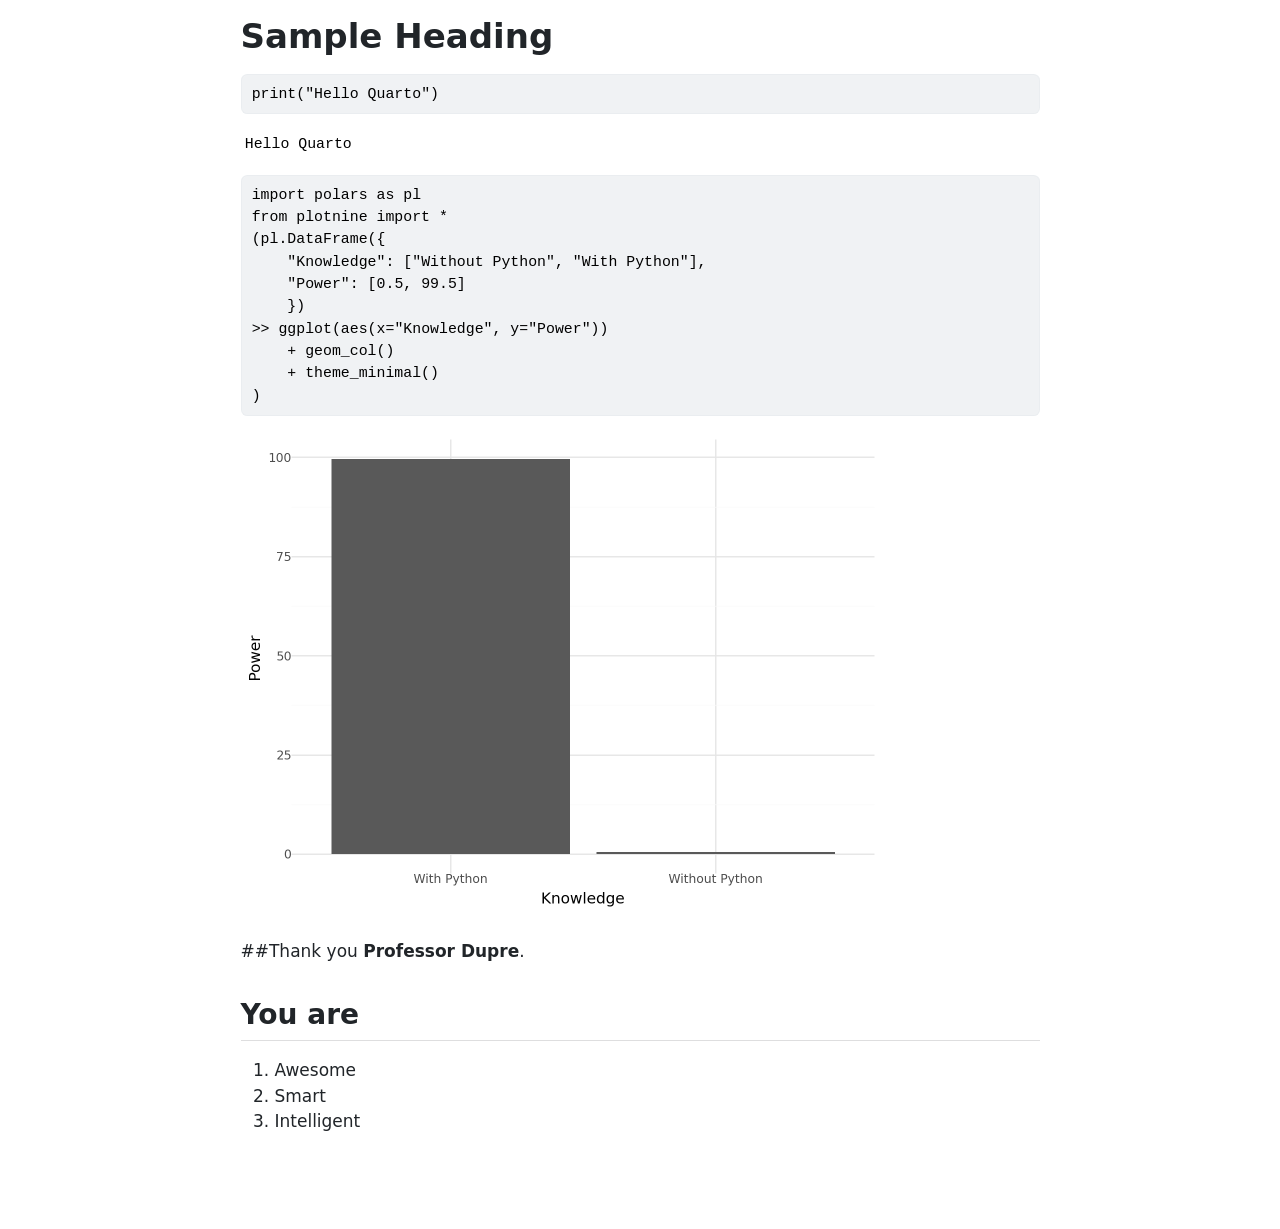
==== index.html @ 2f5a2794 "Update and rename report.html to index.html" ====
<!DOCTYPE html>
<html xmlns="http://www.w3.org/1999/xhtml" lang="en" xml:lang="en"><head>

<meta charset="utf-8">
<meta name="generator" content="quarto-1.8.27">

<meta name="viewport" content="width=device-width, initial-scale=1.0, user-scalable=yes">


<title>Sample Heading</title>
<style>
code{white-space: pre-wrap;}
span.smallcaps{font-variant: small-caps;}
div.columns{display: flex; gap: min(4vw, 1.5em);}
div.column{flex: auto; overflow-x: auto;}
div.hanging-indent{margin-left: 1.5em; text-indent: -1.5em;}
ul.task-list{list-style: none;}
ul.task-list li input[type="checkbox"] {
  width: 0.8em;
  margin: 0 0.8em 0.2em -1em; /* quarto-specific, see https://github.com/quarto-dev/quarto-cli/issues/4556 */ 
  vertical-align: middle;
}
/* CSS for syntax highlighting */
html { -webkit-text-size-adjust: 100%; }
pre > code.sourceCode { white-space: pre; position: relative; }
pre > code.sourceCode > span { display: inline-block; line-height: 1.25; }
pre > code.sourceCode > span:empty { height: 1.2em; }
.sourceCode { overflow: visible; }
code.sourceCode > span { color: inherit; text-decoration: inherit; }
div.sourceCode { margin: 1em 0; }
pre.sourceCode { margin: 0; }
@media screen {
div.sourceCode { overflow: auto; }
}
@media print {
pre > code.sourceCode { white-space: pre-wrap; }
pre > code.sourceCode > span { text-indent: -5em; padding-left: 5em; }
}
pre.numberSource code
  { counter-reset: source-line 0; }
pre.numberSource code > span
  { position: relative; left: -4em; counter-increment: source-line; }
pre.numberSource code > span > a:first-child::before
  { content: counter(source-line);
    position: relative; left: -1em; text-align: right; vertical-align: baseline;
    border: none; display: inline-block;
    -webkit-touch-callout: none; -webkit-user-select: none;
    -khtml-user-select: none; -moz-user-select: none;
    -ms-user-select: none; user-select: none;
    padding: 0 4px; width: 4em;
  }
pre.numberSource { margin-left: 3em;  padding-left: 4px; }
div.sourceCode
  {   }
@media screen {
pre > code.sourceCode > span > a:first-child::before { text-decoration: underline; }
}
</style>


<script src="report_files/libs/clipboard/clipboard.min.js"></script>
<script src="report_files/libs/quarto-html/quarto.js" type="module"></script>
<script src="report_files/libs/quarto-html/tabsets/tabsets.js" type="module"></script>
<script src="report_files/libs/quarto-html/axe/axe-check.js" type="module"></script>
<script src="report_files/libs/quarto-html/popper.min.js"></script>
<script src="report_files/libs/quarto-html/tippy.umd.min.js"></script>
<script src="report_files/libs/quarto-html/anchor.min.js"></script>
<link href="report_files/libs/quarto-html/tippy.css" rel="stylesheet">
<link href="report_files/libs/quarto-html/quarto-syntax-highlighting-ed96de9b727972fe78a7b5d16c58bf87.css" rel="stylesheet" id="quarto-text-highlighting-styles">
<script src="report_files/libs/bootstrap/bootstrap.min.js"></script>
<link href="report_files/libs/bootstrap/bootstrap-icons.css" rel="stylesheet">
<link href="report_files/libs/bootstrap/bootstrap-f4390ab8651f29f03d2ee241ad58de56.min.css" rel="stylesheet" append-hash="true" id="quarto-bootstrap" data-mode="light">


</head>

<body class="fullcontent quarto-light">

<div id="quarto-content" class="page-columns page-rows-contents page-layout-article">

<main class="content" id="quarto-document-content">

<header id="title-block-header" class="quarto-title-block default">
<div class="quarto-title">
<h1 class="title">Sample Heading</h1>
</div>



<div class="quarto-title-meta">

    
  
    
  </div>
  


</header>


<div id="cell-1" class="cell" data-quarto-private-1="{&quot;key&quot;:&quot;executionInfo&quot;,&quot;value&quot;:{&quot;status&quot;:&quot;ok&quot;,&quot;timestamp&quot;:1773833018427,&quot;user_tz&quot;:0,&quot;elapsed&quot;:21,&quot;user&quot;:{&quot;displayName&quot;:&quot;Vibhu -&quot;,&quot;userId&quot;:&quot;09273056278907520625&quot;}}}" data-outputid="009c9d1b-cf48-48c6-d33e-7ff3acd1cc60" data-execution_count="1">
<div class="code-copy-outer-scaffold"><div class="sourceCode cell-code" id="cb1"><pre class="sourceCode python code-with-copy"><code class="sourceCode python"><span id="cb1-1"><a href="#cb1-1" aria-hidden="true" tabindex="-1"></a><span class="bu">print</span>(<span class="st">"Hello Quarto"</span>)</span></code></pre></div><button title="Copy to Clipboard" class="code-copy-button"><i class="bi"></i></button></div>
<div class="cell-output cell-output-stdout">
<pre><code>Hello Quarto</code></pre>
</div>
</div>
<div id="cell-2" class="cell" data-quarto-private-1="{&quot;key&quot;:&quot;executionInfo&quot;,&quot;value&quot;:{&quot;status&quot;:&quot;ok&quot;,&quot;timestamp&quot;:1773835323817,&quot;user_tz&quot;:0,&quot;elapsed&quot;:4041,&quot;user&quot;:{&quot;displayName&quot;:&quot;Vibhu -&quot;,&quot;userId&quot;:&quot;09273056278907520625&quot;}}}" data-outputid="f8277d31-dff9-46bc-ebeb-7eae8f9c7634" data-execution_count="2">
<div class="code-copy-outer-scaffold"><div class="sourceCode cell-code" id="cb3"><pre class="sourceCode python code-with-copy"><code class="sourceCode python"><span id="cb3-1"><a href="#cb3-1" aria-hidden="true" tabindex="-1"></a><span class="im">import</span> polars <span class="im">as</span> pl</span>
<span id="cb3-2"><a href="#cb3-2" aria-hidden="true" tabindex="-1"></a><span class="im">from</span> plotnine <span class="im">import</span> <span class="op">*</span></span>
<span id="cb3-3"><a href="#cb3-3" aria-hidden="true" tabindex="-1"></a>(pl.DataFrame({</span>
<span id="cb3-4"><a href="#cb3-4" aria-hidden="true" tabindex="-1"></a>    <span class="st">"Knowledge"</span>: [<span class="st">"Without Python"</span>, <span class="st">"With Python"</span>],</span>
<span id="cb3-5"><a href="#cb3-5" aria-hidden="true" tabindex="-1"></a>    <span class="st">"Power"</span>: [<span class="fl">0.5</span>, <span class="fl">99.5</span>]</span>
<span id="cb3-6"><a href="#cb3-6" aria-hidden="true" tabindex="-1"></a>    })</span>
<span id="cb3-7"><a href="#cb3-7" aria-hidden="true" tabindex="-1"></a><span class="op">&gt;&gt;</span> ggplot(aes(x<span class="op">=</span><span class="st">"Knowledge"</span>, y<span class="op">=</span><span class="st">"Power"</span>))</span>
<span id="cb3-8"><a href="#cb3-8" aria-hidden="true" tabindex="-1"></a>    <span class="op">+</span> geom_col()</span>
<span id="cb3-9"><a href="#cb3-9" aria-hidden="true" tabindex="-1"></a>    <span class="op">+</span> theme_minimal()</span>
<span id="cb3-10"><a href="#cb3-10" aria-hidden="true" tabindex="-1"></a>)</span></code></pre></div><button title="Copy to Clipboard" class="code-copy-button"><i class="bi"></i></button></div>
<div class="cell-output cell-output-display">
<div>
<figure class="figure">
<p><img src="report_files/figure-html/cell-3-output-1.png" width="640" height="480" class="figure-img"></p>
</figure>
</div>
</div>
</div>
<p>##Thank you <strong>Professor Dupre</strong>.</p>
<section id="you-are" class="level2">
<h2 class="anchored" data-anchor-id="you-are">You are</h2>
<ol type="1">
<li>Awesome</li>
<li>Smart</li>
<li>Intelligent</li>
</ol>
</section>

</main>
<!-- /main column -->
<script id="quarto-html-after-body" type="application/javascript">
  window.document.addEventListener("DOMContentLoaded", function (event) {
    const icon = "";
    const anchorJS = new window.AnchorJS();
    anchorJS.options = {
      placement: 'right',
      icon: icon
    };
    anchorJS.add('.anchored');
    const isCodeAnnotation = (el) => {
      for (const clz of el.classList) {
        if (clz.startsWith('code-annotation-')) {                     
          return true;
        }
      }
      return false;
    }
    const onCopySuccess = function(e) {
      // button target
      const button = e.trigger;
      // don't keep focus
      button.blur();
      // flash "checked"
      button.classList.add('code-copy-button-checked');
      var currentTitle = button.getAttribute("title");
      button.setAttribute("title", "Copied!");
      let tooltip;
      if (window.bootstrap) {
        button.setAttribute("data-bs-toggle", "tooltip");
        button.setAttribute("data-bs-placement", "left");
        button.setAttribute("data-bs-title", "Copied!");
        tooltip = new bootstrap.Tooltip(button, 
          { trigger: "manual", 
            customClass: "code-copy-button-tooltip",
            offset: [0, -8]});
        tooltip.show();    
      }
      setTimeout(function() {
        if (tooltip) {
          tooltip.hide();
          button.removeAttribute("data-bs-title");
          button.removeAttribute("data-bs-toggle");
          button.removeAttribute("data-bs-placement");
        }
        button.setAttribute("title", currentTitle);
        button.classList.remove('code-copy-button-checked');
      }, 1000);
      // clear code selection
      e.clearSelection();
    }
    const getTextToCopy = function(trigger) {
      const outerScaffold = trigger.parentElement.cloneNode(true);
      const codeEl = outerScaffold.querySelector('code');
      for (const childEl of codeEl.children) {
        if (isCodeAnnotation(childEl)) {
          childEl.remove();
        }
      }
      return codeEl.innerText;
    }
    const clipboard = new window.ClipboardJS('.code-copy-button:not([data-in-quarto-modal])', {
      text: getTextToCopy
    });
    clipboard.on('success', onCopySuccess);
    if (window.document.getElementById('quarto-embedded-source-code-modal')) {
      const clipboardModal = new window.ClipboardJS('.code-copy-button[data-in-quarto-modal]', {
        text: getTextToCopy,
        container: window.document.getElementById('quarto-embedded-source-code-modal')
      });
      clipboardModal.on('success', onCopySuccess);
    }
      var localhostRegex = new RegExp(/^(?:http|https):\/\/localhost\:?[0-9]*\//);
      var mailtoRegex = new RegExp(/^mailto:/);
        var filterRegex = new RegExp('/' + window.location.host + '/');
      var isInternal = (href) => {
          return filterRegex.test(href) || localhostRegex.test(href) || mailtoRegex.test(href);
      }
      // Inspect non-navigation links and adorn them if external
     var links = window.document.querySelectorAll('a[href]:not(.nav-link):not(.navbar-brand):not(.toc-action):not(.sidebar-link):not(.sidebar-item-toggle):not(.pagination-link):not(.no-external):not([aria-hidden]):not(.dropdown-item):not(.quarto-navigation-tool):not(.about-link)');
      for (var i=0; i<links.length; i++) {
        const link = links[i];
        if (!isInternal(link.href)) {
          // undo the damage that might have been done by quarto-nav.js in the case of
          // links that we want to consider external
          if (link.dataset.originalHref !== undefined) {
            link.href = link.dataset.originalHref;
          }
        }
      }
    function tippyHover(el, contentFn, onTriggerFn, onUntriggerFn) {
      const config = {
        allowHTML: true,
        maxWidth: 500,
        delay: 100,
        arrow: false,
        appendTo: function(el) {
            return el.parentElement;
        },
        interactive: true,
        interactiveBorder: 10,
        theme: 'quarto',
        placement: 'bottom-start',
      };
      if (contentFn) {
        config.content = contentFn;
      }
      if (onTriggerFn) {
        config.onTrigger = onTriggerFn;
      }
      if (onUntriggerFn) {
        config.onUntrigger = onUntriggerFn;
      }
      window.tippy(el, config); 
    }
    const noterefs = window.document.querySelectorAll('a[role="doc-noteref"]');
    for (var i=0; i<noterefs.length; i++) {
      const ref = noterefs[i];
      tippyHover(ref, function() {
        // use id or data attribute instead here
        let href = ref.getAttribute('data-footnote-href') || ref.getAttribute('href');
        try { href = new URL(href).hash; } catch {}
        const id = href.replace(/^#\/?/, "");
        const note = window.document.getElementById(id);
        if (note) {
          return note.innerHTML;
        } else {
          return "";
        }
      });
    }
    const xrefs = window.document.querySelectorAll('a.quarto-xref');
    const processXRef = (id, note) => {
      // Strip column container classes
      const stripColumnClz = (el) => {
        el.classList.remove("page-full", "page-columns");
        if (el.children) {
          for (const child of el.children) {
            stripColumnClz(child);
          }
        }
      }
      stripColumnClz(note)
      if (id === null || id.startsWith('sec-')) {
        // Special case sections, only their first couple elements
        const container = document.createElement("div");
        if (note.children && note.children.length > 2) {
          container.appendChild(note.children[0].cloneNode(true));
          for (let i = 1; i < note.children.length; i++) {
            const child = note.children[i];
            if (child.tagName === "P" && child.innerText === "") {
              continue;
            } else {
              container.appendChild(child.cloneNode(true));
              break;
            }
          }
          if (window.Quarto?.typesetMath) {
            window.Quarto.typesetMath(container);
          }
          return container.innerHTML
        } else {
          if (window.Quarto?.typesetMath) {
            window.Quarto.typesetMath(note);
          }
          return note.innerHTML;
        }
      } else {
        // Remove any anchor links if they are present
        const anchorLink = note.querySelector('a.anchorjs-link');
        if (anchorLink) {
          anchorLink.remove();
        }
        if (window.Quarto?.typesetMath) {
          window.Quarto.typesetMath(note);
        }
        if (note.classList.contains("callout")) {
          return note.outerHTML;
        } else {
          return note.innerHTML;
        }
      }
    }
    for (var i=0; i<xrefs.length; i++) {
      const xref = xrefs[i];
      tippyHover(xref, undefined, function(instance) {
        instance.disable();
        let url = xref.getAttribute('href');
        let hash = undefined; 
        if (url.startsWith('#')) {
          hash = url;
        } else {
          try { hash = new URL(url).hash; } catch {}
        }
        if (hash) {
          const id = hash.replace(/^#\/?/, "");
          const note = window.document.getElementById(id);
          if (note !== null) {
            try {
              const html = processXRef(id, note.cloneNode(true));
              instance.setContent(html);
            } finally {
              instance.enable();
              instance.show();
            }
          } else {
            // See if we can fetch this
            fetch(url.split('#')[0])
            .then(res => res.text())
            .then(html => {
              const parser = new DOMParser();
              const htmlDoc = parser.parseFromString(html, "text/html");
              const note = htmlDoc.getElementById(id);
              if (note !== null) {
                const html = processXRef(id, note);
                instance.setContent(html);
              } 
            }).finally(() => {
              instance.enable();
              instance.show();
            });
          }
        } else {
          // See if we can fetch a full url (with no hash to target)
          // This is a special case and we should probably do some content thinning / targeting
          fetch(url)
          .then(res => res.text())
          .then(html => {
            const parser = new DOMParser();
            const htmlDoc = parser.parseFromString(html, "text/html");
            const note = htmlDoc.querySelector('main.content');
            if (note !== null) {
              // This should only happen for chapter cross references
              // (since there is no id in the URL)
              // remove the first header
              if (note.children.length > 0 && note.children[0].tagName === "HEADER") {
                note.children[0].remove();
              }
              const html = processXRef(null, note);
              instance.setContent(html);
            } 
          }).finally(() => {
            instance.enable();
            instance.show();
          });
        }
      }, function(instance) {
      });
    }
        let selectedAnnoteEl;
        const selectorForAnnotation = ( cell, annotation) => {
          let cellAttr = 'data-code-cell="' + cell + '"';
          let lineAttr = 'data-code-annotation="' +  annotation + '"';
          const selector = 'span[' + cellAttr + '][' + lineAttr + ']';
          return selector;
        }
        const selectCodeLines = (annoteEl) => {
          const doc = window.document;
          const targetCell = annoteEl.getAttribute("data-target-cell");
          const targetAnnotation = annoteEl.getAttribute("data-target-annotation");
          const annoteSpan = window.document.querySelector(selectorForAnnotation(targetCell, targetAnnotation));
          const lines = annoteSpan.getAttribute("data-code-lines").split(",");
          const lineIds = lines.map((line) => {
            return targetCell + "-" + line;
          })
          let top = null;
          let height = null;
          let parent = null;
          if (lineIds.length > 0) {
              //compute the position of the single el (top and bottom and make a div)
              const el = window.document.getElementById(lineIds[0]);
              top = el.offsetTop;
              height = el.offsetHeight;
              parent = el.parentElement.parentElement;
            if (lineIds.length > 1) {
              const lastEl = window.document.getElementById(lineIds[lineIds.length - 1]);
              const bottom = lastEl.offsetTop + lastEl.offsetHeight;
              height = bottom - top;
            }
            if (top !== null && height !== null && parent !== null) {
              // cook up a div (if necessary) and position it 
              let div = window.document.getElementById("code-annotation-line-highlight");
              if (div === null) {
                div = window.document.createElement("div");
                div.setAttribute("id", "code-annotation-line-highlight");
                div.style.position = 'absolute';
                parent.appendChild(div);
              }
              div.style.top = top - 2 + "px";
              div.style.height = height + 4 + "px";
              div.style.left = 0;
              let gutterDiv = window.document.getElementById("code-annotation-line-highlight-gutter");
              if (gutterDiv === null) {
                gutterDiv = window.document.createElement("div");
                gutterDiv.setAttribute("id", "code-annotation-line-highlight-gutter");
                gutterDiv.style.position = 'absolute';
                const codeCell = window.document.getElementById(targetCell);
                const gutter = codeCell.querySelector('.code-annotation-gutter');
                gutter.appendChild(gutterDiv);
              }
              gutterDiv.style.top = top - 2 + "px";
              gutterDiv.style.height = height + 4 + "px";
            }
            selectedAnnoteEl = annoteEl;
          }
        };
        const unselectCodeLines = () => {
          const elementsIds = ["code-annotation-line-highlight", "code-annotation-line-highlight-gutter"];
          elementsIds.forEach((elId) => {
            const div = window.document.getElementById(elId);
            if (div) {
              div.remove();
            }
          });
          selectedAnnoteEl = undefined;
        };
          // Handle positioning of the toggle
      window.addEventListener(
        "resize",
        throttle(() => {
          elRect = undefined;
          if (selectedAnnoteEl) {
            selectCodeLines(selectedAnnoteEl);
          }
        }, 10)
      );
      function throttle(fn, ms) {
      let throttle = false;
      let timer;
        return (...args) => {
          if(!throttle) { // first call gets through
              fn.apply(this, args);
              throttle = true;
          } else { // all the others get throttled
              if(timer) clearTimeout(timer); // cancel #2
              timer = setTimeout(() => {
                fn.apply(this, args);
                timer = throttle = false;
              }, ms);
          }
        };
      }
        // Attach click handler to the DT
        const annoteDls = window.document.querySelectorAll('dt[data-target-cell]');
        for (const annoteDlNode of annoteDls) {
          annoteDlNode.addEventListener('click', (event) => {
            const clickedEl = event.target;
            if (clickedEl !== selectedAnnoteEl) {
              unselectCodeLines();
              const activeEl = window.document.querySelector('dt[data-target-cell].code-annotation-active');
              if (activeEl) {
                activeEl.classList.remove('code-annotation-active');
              }
              selectCodeLines(clickedEl);
              clickedEl.classList.add('code-annotation-active');
            } else {
              // Unselect the line
              unselectCodeLines();
              clickedEl.classList.remove('code-annotation-active');
            }
          });
        }
    const findCites = (el) => {
      const parentEl = el.parentElement;
      if (parentEl) {
        const cites = parentEl.dataset.cites;
        if (cites) {
          return {
            el,
            cites: cites.split(' ')
          };
        } else {
          return findCites(el.parentElement)
        }
      } else {
        return undefined;
      }
    };
    var bibliorefs = window.document.querySelectorAll('a[role="doc-biblioref"]');
    for (var i=0; i<bibliorefs.length; i++) {
      const ref = bibliorefs[i];
      const citeInfo = findCites(ref);
      if (citeInfo) {
        tippyHover(citeInfo.el, function() {
          var popup = window.document.createElement('div');
          citeInfo.cites.forEach(function(cite) {
            var citeDiv = window.document.createElement('div');
            citeDiv.classList.add('hanging-indent');
            citeDiv.classList.add('csl-entry');
            var biblioDiv = window.document.getElementById('ref-' + cite);
            if (biblioDiv) {
              citeDiv.innerHTML = biblioDiv.innerHTML;
            }
            popup.appendChild(citeDiv);
          });
          return popup.innerHTML;
        });
      }
    }
  });
  </script>
</div> <!-- /content -->




</body></html>
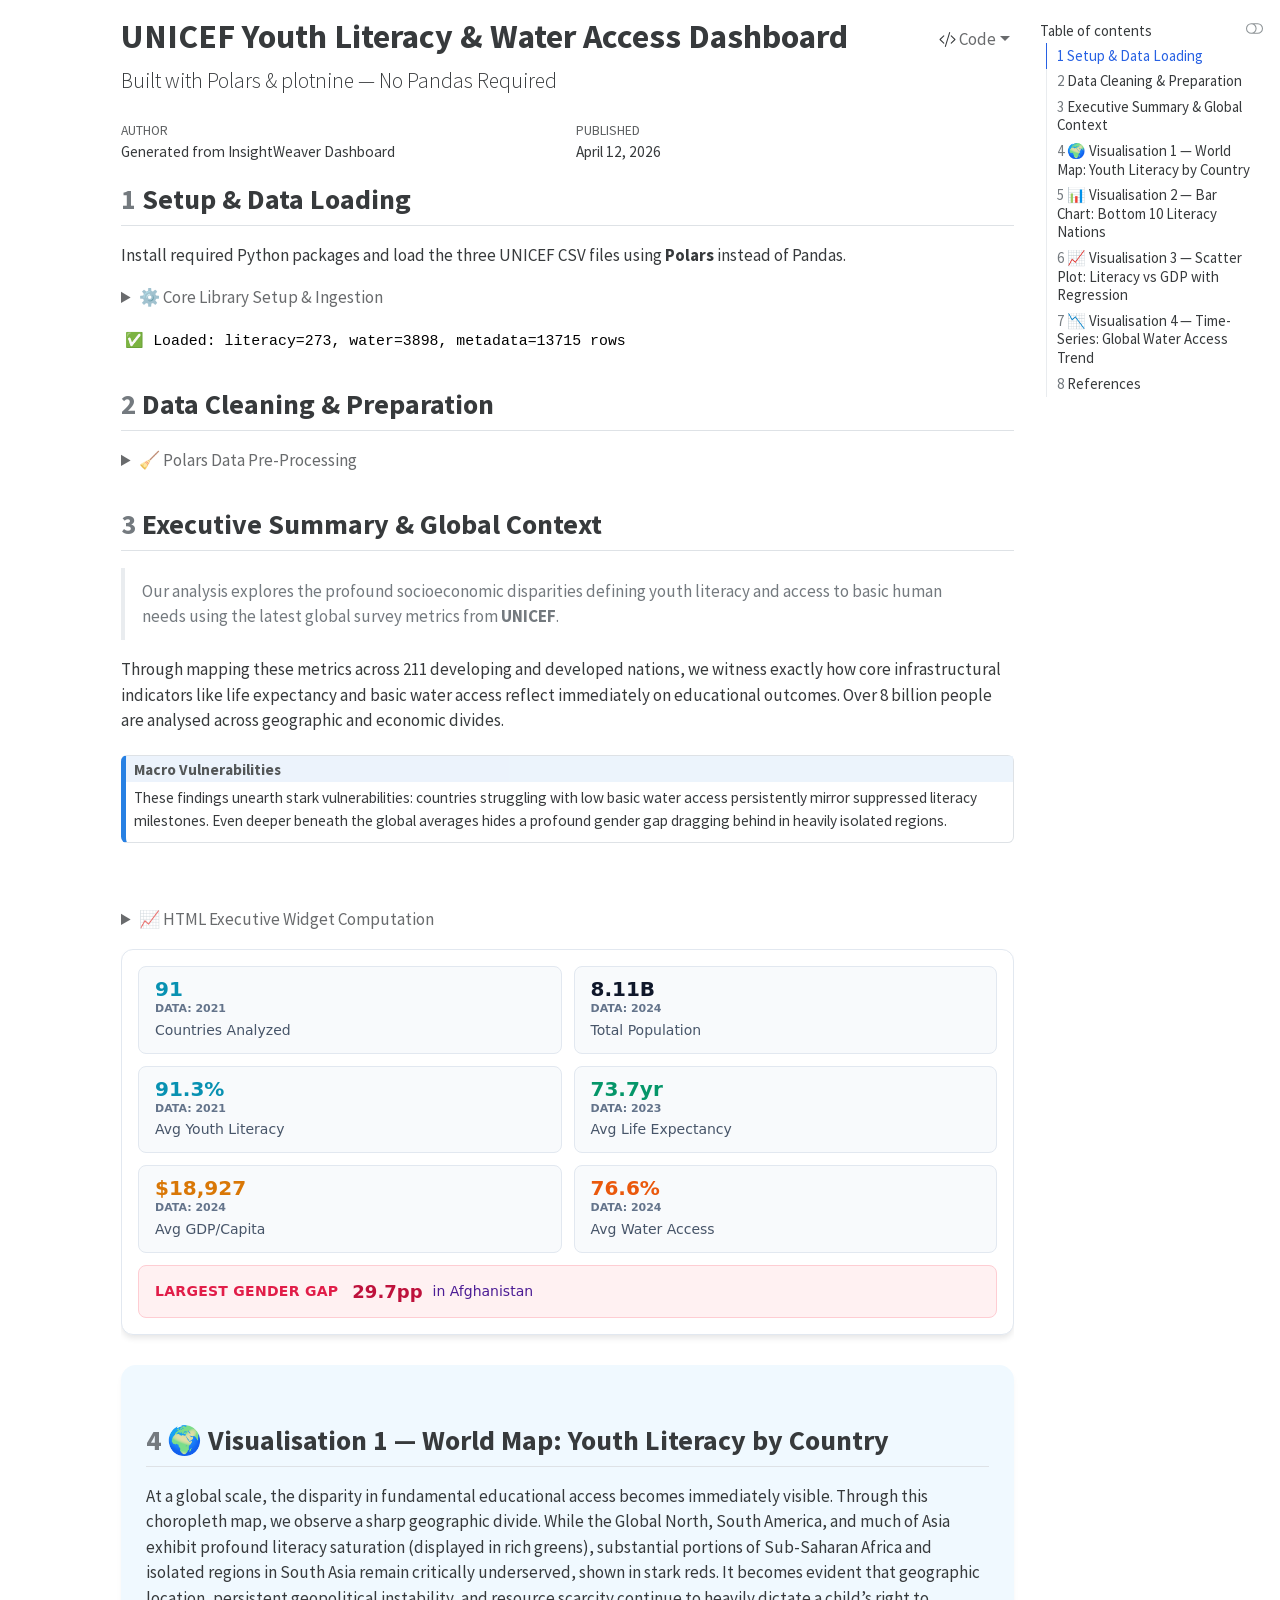
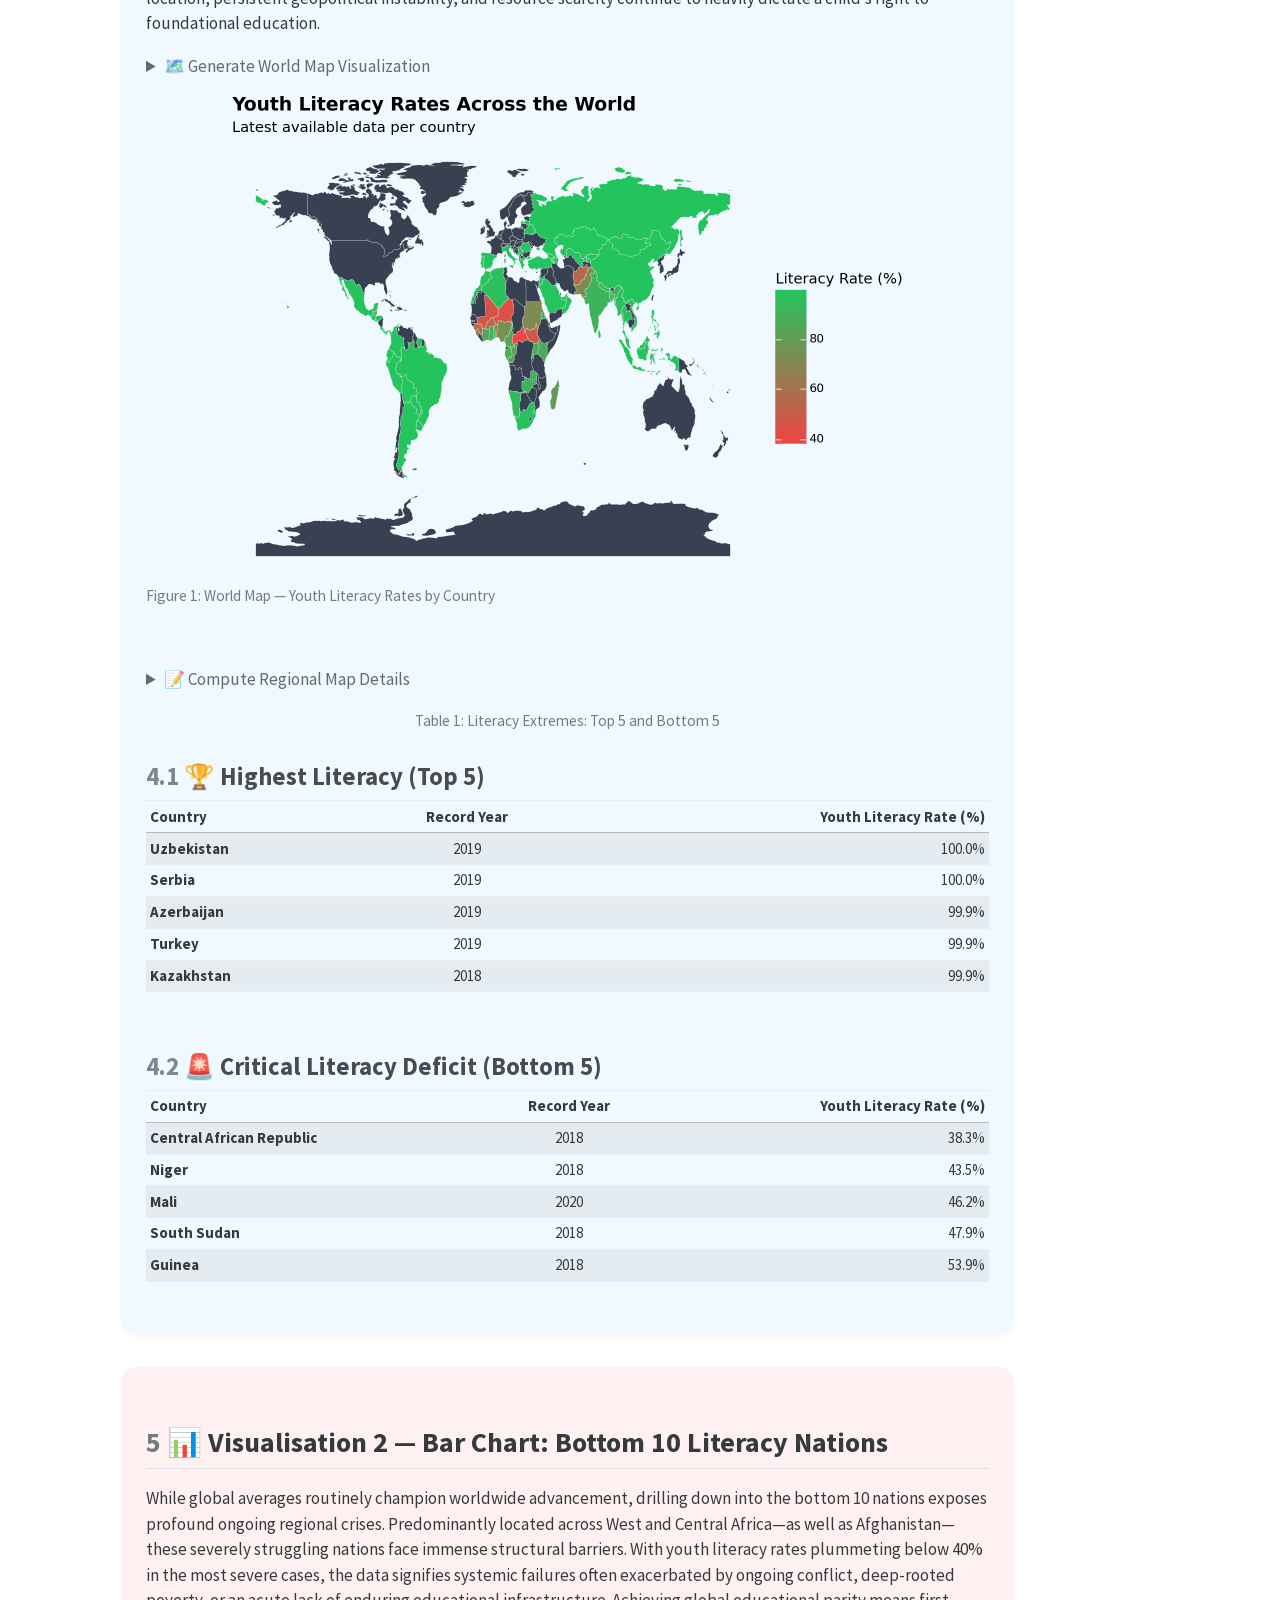
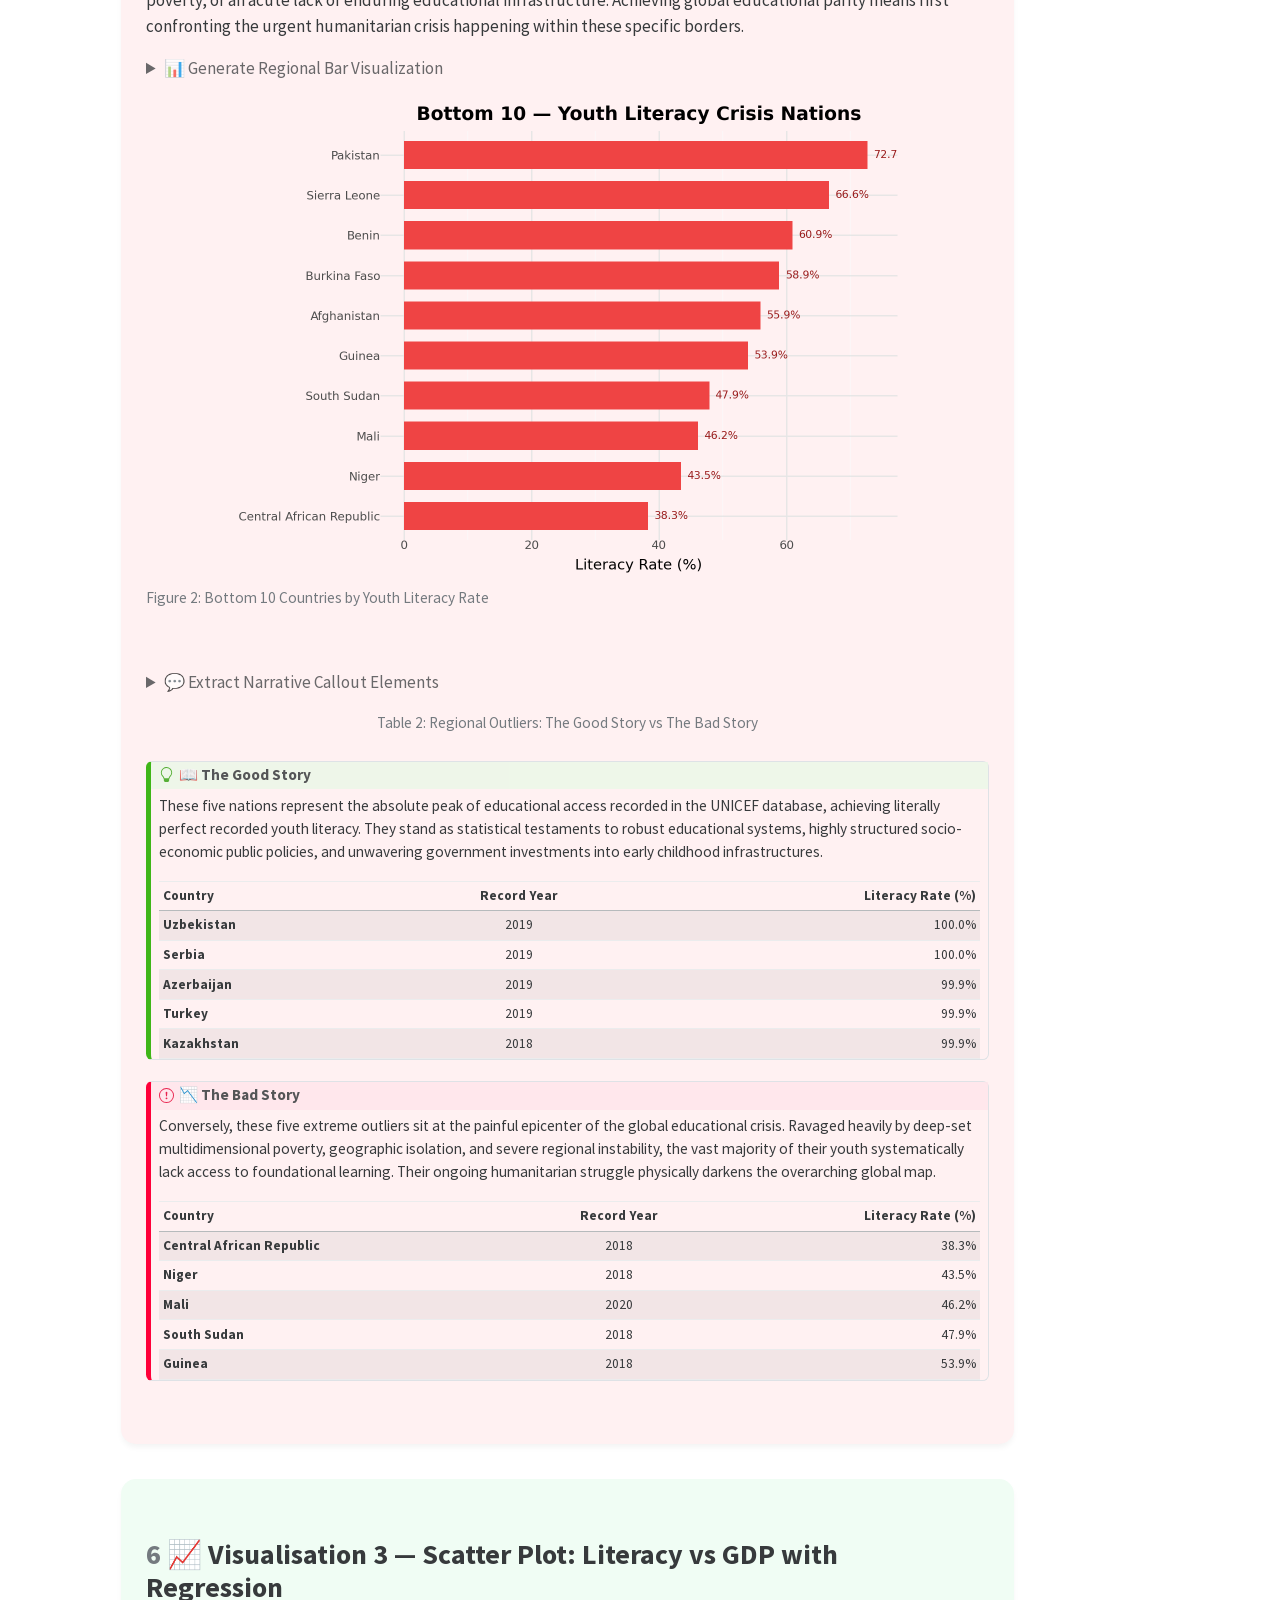
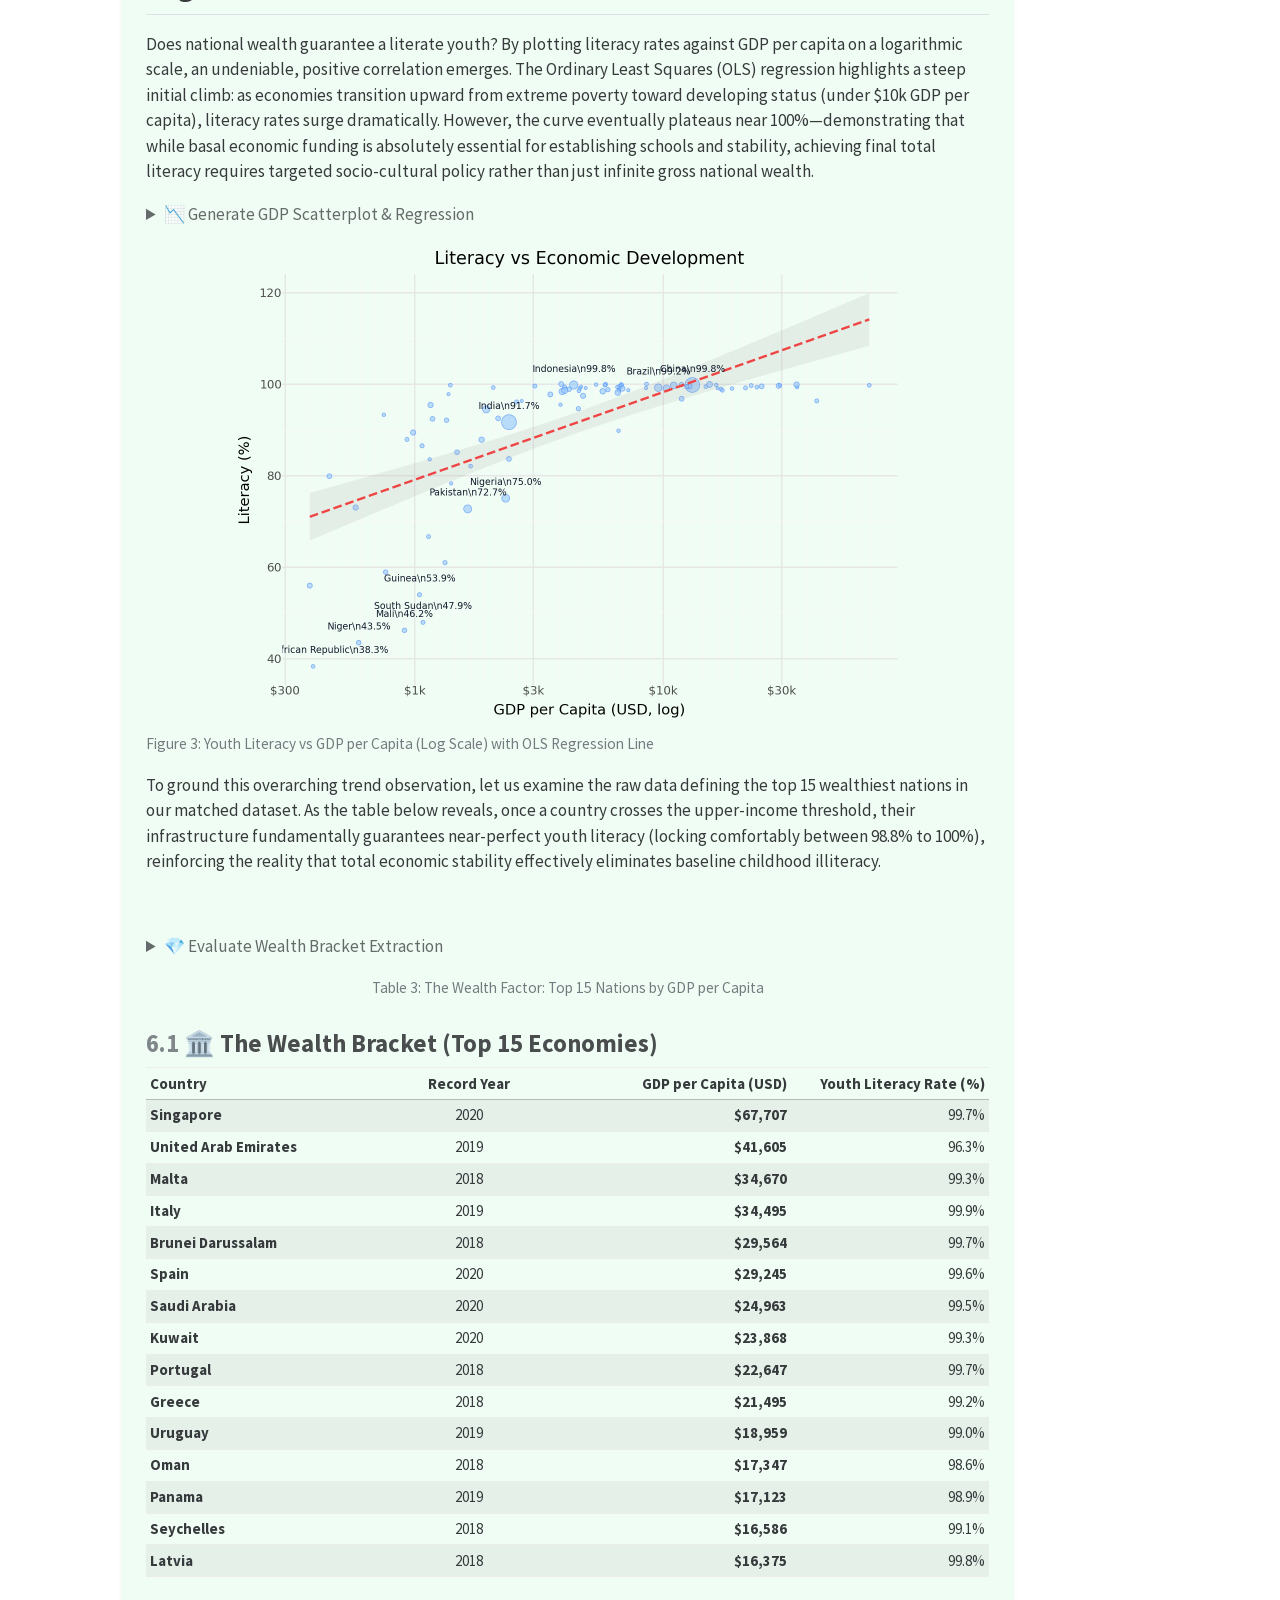
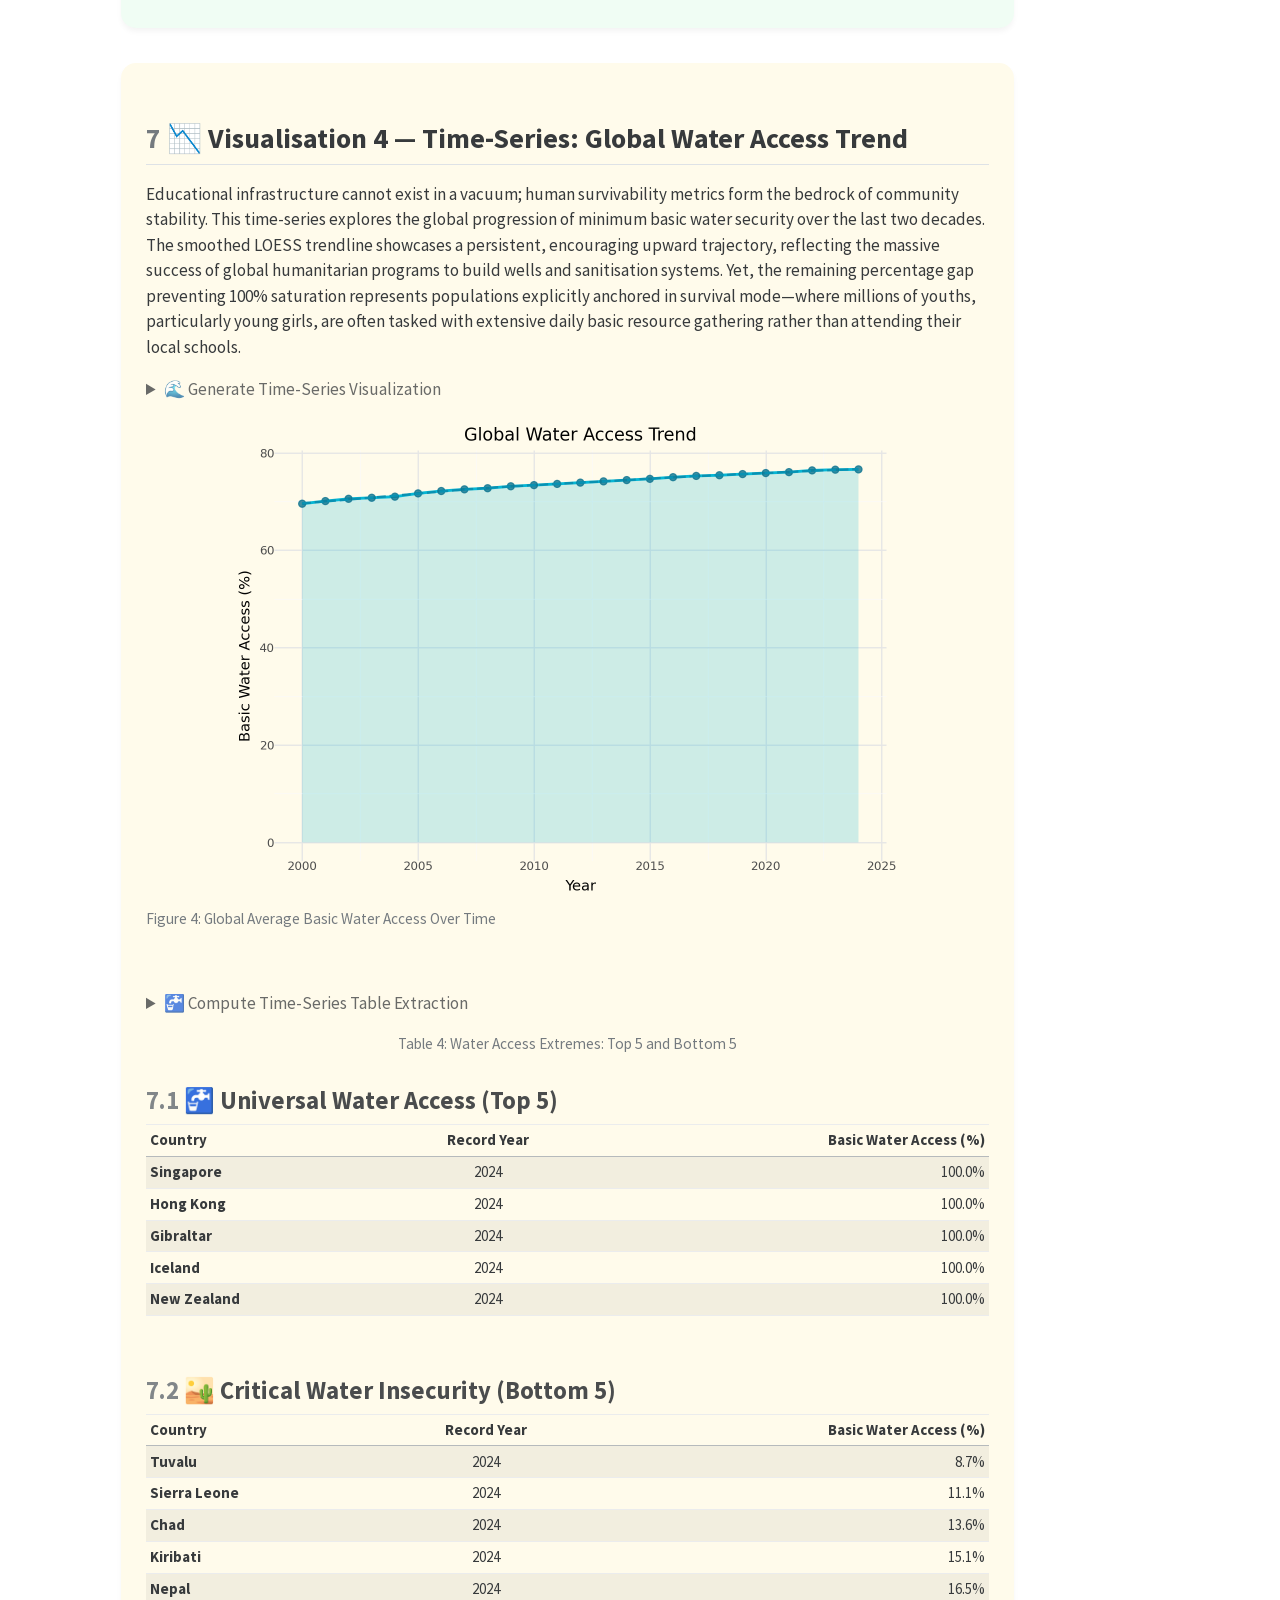
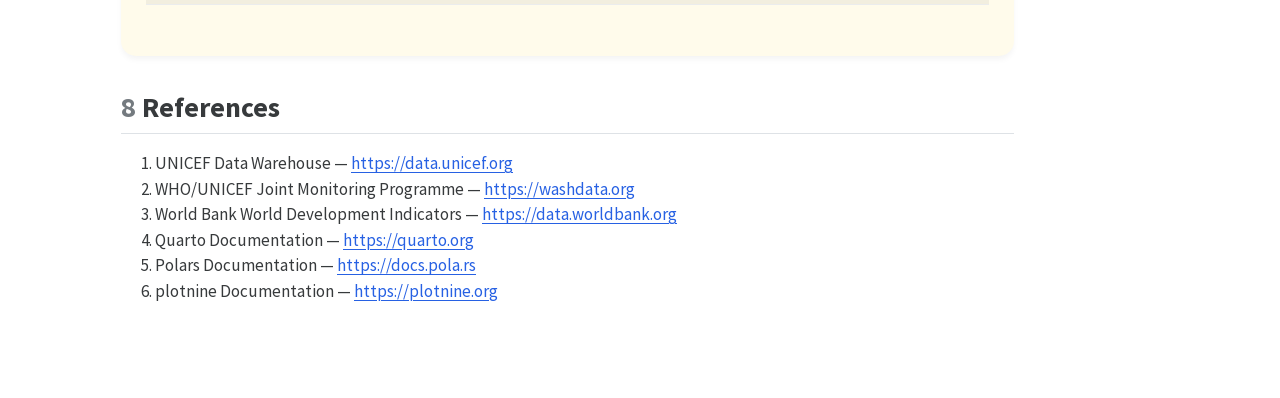
==== commit 550081ad: "Assignment 2 Version1 uploaded" ====
--- a/index.html
+++ b/index.html
@@ -2,12 +2,14 @@
 <html xmlns="http://www.w3.org/1999/xhtml" lang="en" xml:lang="en"><head>
 
 <meta charset="utf-8">
-<meta name="generator" content="quarto-1.8.27">
+<meta name="generator" content="quarto-1.4.553">
 
 <meta name="viewport" content="width=device-width, initial-scale=1.0, user-scalable=yes">
 
-
-<title>Sample Heading</title>
+<meta name="author" content="Generated from InsightWeaver Dashboard">
+<meta name="dcterms.date" content="2026-04-12">
+
+<title>UNICEF Youth Literacy &amp; Water Access Dashboard</title>
 <style>
 code{white-space: pre-wrap;}
 span.smallcaps{font-variant: small-caps;}
@@ -16,14 +18,12 @@
 div.hanging-indent{margin-left: 1.5em; text-indent: -1.5em;}
 ul.task-list{list-style: none;}
 ul.task-list li input[type="checkbox"] {
-  width: 0.8em;
-  margin: 0 0.8em 0.2em -1em; /* quarto-specific, see https://github.com/quarto-dev/quarto-cli/issues/4556 */ 
-  vertical-align: middle;
+width: 0.8em;
+margin: 0 0.8em 0.2em -1em;  vertical-align: middle;
 }
-/* CSS for syntax highlighting */
-html { -webkit-text-size-adjust: 100%; }
+
 pre > code.sourceCode { white-space: pre; position: relative; }
-pre > code.sourceCode > span { display: inline-block; line-height: 1.25; }
+pre > code.sourceCode > span { line-height: 1.25; }
 pre > code.sourceCode > span:empty { height: 1.2em; }
 .sourceCode { overflow: visible; }
 code.sourceCode > span { color: inherit; text-decoration: inherit; }
@@ -37,59 +37,3090 @@
 pre > code.sourceCode > span { text-indent: -5em; padding-left: 5em; }
 }
 pre.numberSource code
-  { counter-reset: source-line 0; }
+{ counter-reset: source-line 0; }
 pre.numberSource code > span
-  { position: relative; left: -4em; counter-increment: source-line; }
+{ position: relative; left: -4em; counter-increment: source-line; }
 pre.numberSource code > span > a:first-child::before
-  { content: counter(source-line);
-    position: relative; left: -1em; text-align: right; vertical-align: baseline;
-    border: none; display: inline-block;
-    -webkit-touch-callout: none; -webkit-user-select: none;
-    -khtml-user-select: none; -moz-user-select: none;
-    -ms-user-select: none; user-select: none;
-    padding: 0 4px; width: 4em;
-  }
-pre.numberSource { margin-left: 3em;  padding-left: 4px; }
+{ content: counter(source-line);
+position: relative; left: -1em; text-align: right; vertical-align: baseline;
+border: none; display: inline-block;
+-webkit-touch-callout: none; -webkit-user-select: none;
+-khtml-user-select: none; -moz-user-select: none;
+-ms-user-select: none; user-select: none;
+padding: 0 4px; width: 4em;
+}
+pre.numberSource { margin-left: 3em; padding-left: 4px; }
 div.sourceCode
-  {   }
+{ }
 @media screen {
 pre > code.sourceCode > span > a:first-child::before { text-decoration: underline; }
 }
 </style>
 
 
-<script src="report_files/libs/clipboard/clipboard.min.js"></script>
-<script src="report_files/libs/quarto-html/quarto.js" type="module"></script>
-<script src="report_files/libs/quarto-html/tabsets/tabsets.js" type="module"></script>
-<script src="report_files/libs/quarto-html/axe/axe-check.js" type="module"></script>
-<script src="report_files/libs/quarto-html/popper.min.js"></script>
-<script src="report_files/libs/quarto-html/tippy.umd.min.js"></script>
-<script src="report_files/libs/quarto-html/anchor.min.js"></script>
-<link href="report_files/libs/quarto-html/tippy.css" rel="stylesheet">
-<link href="report_files/libs/quarto-html/quarto-syntax-highlighting-ed96de9b727972fe78a7b5d16c58bf87.css" rel="stylesheet" id="quarto-text-highlighting-styles">
-<script src="report_files/libs/bootstrap/bootstrap.min.js"></script>
-<link href="report_files/libs/bootstrap/bootstrap-icons.css" rel="stylesheet">
-<link href="report_files/libs/bootstrap/bootstrap-f4390ab8651f29f03d2ee241ad58de56.min.css" rel="stylesheet" append-hash="true" id="quarto-bootstrap" data-mode="light">
+<script>/*! jQuery v3.5.1 | (c) JS Foundation and other contributors | jquery.org/license */
+!function(e,t){"use strict";"object"==typeof module&&"object"==typeof module.exports?module.exports=e.document?t(e,!0):function(e){if(!e.document)throw new Error("jQuery requires a window with a document");return t(e)}:t(e)}("undefined"!=typeof window?window:this,function(C,e){"use strict";var t=[],r=Object.getPrototypeOf,s=t.slice,g=t.flat?function(e){return t.flat.call(e)}:function(e){return t.concat.apply([],e)},u=t.push,i=t.indexOf,n={},o=n.toString,v=n.hasOwnProperty,a=v.toString,l=a.call(Object),y={},m=function(e){return"function"==typeof e&&"number"!=typeof e.nodeType},x=function(e){return null!=e&&e===e.window},E=C.document,c={type:!0,src:!0,nonce:!0,noModule:!0};function b(e,t,n){var r,i,o=(n=n||E).createElement("script");if(o.text=e,t)for(r in c)(i=t[r]||t.getAttribute&&t.getAttribute(r))&&o.setAttribute(r,i);n.head.appendChild(o).parentNode.removeChild(o)}function w(e){return null==e?e+"":"object"==typeof e||"function"==typeof e?n[o.call(e)]||"object":typeof e}var f="3.5.1",S=function(e,t){return new S.fn.init(e,t)};function p(e){var t=!!e&&"length"in e&&e.length,n=w(e);return!m(e)&&!x(e)&&("array"===n||0===t||"number"==typeof t&&0<t&&t-1 in e)}S.fn=S.prototype={jquery:f,constructor:S,length:0,toArray:function(){return s.call(this)},get:function(e){return null==e?s.call(this):e<0?this[e+this.length]:this[e]},pushStack:function(e){var t=S.merge(this.constructor(),e);return t.prevObject=this,t},each:function(e){return S.each(this,e)},map:function(n){return this.pushStack(S.map(this,function(e,t){return n.call(e,t,e)}))},slice:function(){return this.pushStack(s.apply(this,arguments))},first:function(){return this.eq(0)},last:function(){return this.eq(-1)},even:function(){return this.pushStack(S.grep(this,function(e,t){return(t+1)%2}))},odd:function(){return this.pushStack(S.grep(this,function(e,t){return t%2}))},eq:function(e){var t=this.length,n=+e+(e<0?t:0);return this.pushStack(0<=n&&n<t?[this[n]]:[])},end:function(){return this.prevObject||this.constructor()},push:u,sort:t.sort,splice:t.splice},S.extend=S.fn.extend=function(){var e,t,n,r,i,o,a=arguments[0]||{},s=1,u=arguments.length,l=!1;for("boolean"==typeof a&&(l=a,a=arguments[s]||{},s++),"object"==typeof a||m(a)||(a={}),s===u&&(a=this,s--);s<u;s++)if(null!=(e=arguments[s]))for(t in e)r=e[t],"__proto__"!==t&&a!==r&&(l&&r&&(S.isPlainObject(r)||(i=Array.isArray(r)))?(n=a[t],o=i&&!Array.isArray(n)?[]:i||S.isPlainObject(n)?n:{},i=!1,a[t]=S.extend(l,o,r)):void 0!==r&&(a[t]=r));return a},S.extend({expando:"jQuery"+(f+Math.random()).replace(/\D/g,""),isReady:!0,error:function(e){throw new Error(e)},noop:function(){},isPlainObject:function(e){var t,n;return!(!e||"[object Object]"!==o.call(e))&&(!(t=r(e))||"function"==typeof(n=v.call(t,"constructor")&&t.constructor)&&a.call(n)===l)},isEmptyObject:function(e){var t;for(t in e)return!1;return!0},globalEval:function(e,t,n){b(e,{nonce:t&&t.nonce},n)},each:function(e,t){var n,r=0;if(p(e)){for(n=e.length;r<n;r++)if(!1===t.call(e[r],r,e[r]))break}else for(r in e)if(!1===t.call(e[r],r,e[r]))break;return e},makeArray:function(e,t){var n=t||[];return null!=e&&(p(Object(e))?S.merge(n,"string"==typeof e?[e]:e):u.call(n,e)),n},inArray:function(e,t,n){return null==t?-1:i.call(t,e,n)},merge:function(e,t){for(var n=+t.length,r=0,i=e.length;r<n;r++)e[i++]=t[r];return e.length=i,e},grep:function(e,t,n){for(var r=[],i=0,o=e.length,a=!n;i<o;i++)!t(e[i],i)!==a&&r.push(e[i]);return r},map:function(e,t,n){var r,i,o=0,a=[];if(p(e))for(r=e.length;o<r;o++)null!=(i=t(e[o],o,n))&&a.push(i);else for(o in e)null!=(i=t(e[o],o,n))&&a.push(i);return g(a)},guid:1,support:y}),"function"==typeof Symbol&&(S.fn[Symbol.iterator]=t[Symbol.iterator]),S.each("Boolean Number String Function Array Date RegExp Object Error Symbol".split(" "),function(e,t){n["[object "+t+"]"]=t.toLowerCase()});var d=function(n){var e,d,b,o,i,h,f,g,w,u,l,T,C,a,E,v,s,c,y,S="sizzle"+1*new Date,p=n.document,k=0,r=0,m=ue(),x=ue(),A=ue(),N=ue(),D=function(e,t){return e===t&&(l=!0),0},j={}.hasOwnProperty,t=[],q=t.pop,L=t.push,H=t.push,O=t.slice,P=function(e,t){for(var n=0,r=e.length;n<r;n++)if(e[n]===t)return n;return-1},R="checked|selected|async|autofocus|autoplay|controls|defer|disabled|hidden|ismap|loop|multiple|open|readonly|required|scoped",M="[\\x20\\t\\r\\n\\f]",I="(?:\\\\[\\da-fA-F]{1,6}"+M+"?|\\\\[^\\r\\n\\f]|[\\w-]|[^\0-\\x7f])+",W="\\["+M+"*("+I+")(?:"+M+"*([*^$|!~]?=)"+M+"*(?:'((?:\\\\.|[^\\\\'])*)'|\"((?:\\\\.|[^\\\\\"])*)\"|("+I+"))|)"+M+"*\\]",F=":("+I+")(?:\\((('((?:\\\\.|[^\\\\'])*)'|\"((?:\\\\.|[^\\\\\"])*)\")|((?:\\\\.|[^\\\\()[\\]]|"+W+")*)|.*)\\)|)",B=new RegExp(M+"+","g"),$=new RegExp("^"+M+"+|((?:^|[^\\\\])(?:\\\\.)*)"+M+"+$","g"),_=new RegExp("^"+M+"*,"+M+"*"),z=new RegExp("^"+M+"*([>+~]|"+M+")"+M+"*"),U=new RegExp(M+"|>"),X=new RegExp(F),V=new RegExp("^"+I+"$"),G={ID:new RegExp("^#("+I+")"),CLASS:new RegExp("^\\.("+I+")"),TAG:new RegExp("^("+I+"|[*])"),ATTR:new RegExp("^"+W),PSEUDO:new RegExp("^"+F),CHILD:new RegExp("^:(only|first|last|nth|nth-last)-(child|of-type)(?:\\("+M+"*(even|odd|(([+-]|)(\\d*)n|)"+M+"*(?:([+-]|)"+M+"*(\\d+)|))"+M+"*\\)|)","i"),bool:new RegExp("^(?:"+R+")$","i"),needsContext:new RegExp("^"+M+"*[>+~]|:(even|odd|eq|gt|lt|nth|first|last)(?:\\("+M+"*((?:-\\d)?\\d*)"+M+"*\\)|)(?=[^-]|$)","i")},Y=/HTML$/i,Q=/^(?:input|select|textarea|button)$/i,J=/^h\d$/i,K=/^[^{]+\{\s*\[native \w/,Z=/^(?:#([\w-]+)|(\w+)|\.([\w-]+))$/,ee=/[+~]/,te=new RegExp("\\\\[\\da-fA-F]{1,6}"+M+"?|\\\\([^\\r\\n\\f])","g"),ne=function(e,t){var n="0x"+e.slice(1)-65536;return t||(n<0?String.fromCharCode(n+65536):String.fromCharCode(n>>10|55296,1023&n|56320))},re=/([\0-\x1f\x7f]|^-?\d)|^-$|[^\0-\x1f\x7f-\uFFFF\w-]/g,ie=function(e,t){return t?"\0"===e?"\ufffd":e.slice(0,-1)+"\\"+e.charCodeAt(e.length-1).toString(16)+" ":"\\"+e},oe=function(){T()},ae=be(function(e){return!0===e.disabled&&"fieldset"===e.nodeName.toLowerCase()},{dir:"parentNode",next:"legend"});try{H.apply(t=O.call(p.childNodes),p.childNodes),t[p.childNodes.length].nodeType}catch(e){H={apply:t.length?function(e,t){L.apply(e,O.call(t))}:function(e,t){var n=e.length,r=0;while(e[n++]=t[r++]);e.length=n-1}}}function se(t,e,n,r){var i,o,a,s,u,l,c,f=e&&e.ownerDocument,p=e?e.nodeType:9;if(n=n||[],"string"!=typeof t||!t||1!==p&&9!==p&&11!==p)return n;if(!r&&(T(e),e=e||C,E)){if(11!==p&&(u=Z.exec(t)))if(i=u[1]){if(9===p){if(!(a=e.getElementById(i)))return n;if(a.id===i)return n.push(a),n}else if(f&&(a=f.getElementById(i))&&y(e,a)&&a.id===i)return n.push(a),n}else{if(u[2])return H.apply(n,e.getElementsByTagName(t)),n;if((i=u[3])&&d.getElementsByClassName&&e.getElementsByClassName)return H.apply(n,e.getElementsByClassName(i)),n}if(d.qsa&&!N[t+" "]&&(!v||!v.test(t))&&(1!==p||"object"!==e.nodeName.toLowerCase())){if(c=t,f=e,1===p&&(U.test(t)||z.test(t))){(f=ee.test(t)&&ye(e.parentNode)||e)===e&&d.scope||((s=e.getAttribute("id"))?s=s.replace(re,ie):e.setAttribute("id",s=S)),o=(l=h(t)).length;while(o--)l[o]=(s?"#"+s:":scope")+" "+xe(l[o]);c=l.join(",")}try{return H.apply(n,f.querySelectorAll(c)),n}catch(e){N(t,!0)}finally{s===S&&e.removeAttribute("id")}}}return g(t.replace($,"$1"),e,n,r)}function ue(){var r=[];return function e(t,n){return r.push(t+" ")>b.cacheLength&&delete e[r.shift()],e[t+" "]=n}}function le(e){return e[S]=!0,e}function ce(e){var t=C.createElement("fieldset");try{return!!e(t)}catch(e){return!1}finally{t.parentNode&&t.parentNode.removeChild(t),t=null}}function fe(e,t){var n=e.split("|"),r=n.length;while(r--)b.attrHandle[n[r]]=t}function pe(e,t){var n=t&&e,r=n&&1===e.nodeType&&1===t.nodeType&&e.sourceIndex-t.sourceIndex;if(r)return r;if(n)while(n=n.nextSibling)if(n===t)return-1;return e?1:-1}function de(t){return function(e){return"input"===e.nodeName.toLowerCase()&&e.type===t}}function he(n){return function(e){var t=e.nodeName.toLowerCase();return("input"===t||"button"===t)&&e.type===n}}function ge(t){return function(e){return"form"in e?e.parentNode&&!1===e.disabled?"label"in e?"label"in e.parentNode?e.parentNode.disabled===t:e.disabled===t:e.isDisabled===t||e.isDisabled!==!t&&ae(e)===t:e.disabled===t:"label"in e&&e.disabled===t}}function ve(a){return le(function(o){return o=+o,le(function(e,t){var n,r=a([],e.length,o),i=r.length;while(i--)e[n=r[i]]&&(e[n]=!(t[n]=e[n]))})})}function ye(e){return e&&"undefined"!=typeof e.getElementsByTagName&&e}for(e in d=se.support={},i=se.isXML=function(e){var t=e.namespaceURI,n=(e.ownerDocument||e).documentElement;return!Y.test(t||n&&n.nodeName||"HTML")},T=se.setDocument=function(e){var t,n,r=e?e.ownerDocument||e:p;return r!=C&&9===r.nodeType&&r.documentElement&&(a=(C=r).documentElement,E=!i(C),p!=C&&(n=C.defaultView)&&n.top!==n&&(n.addEventListener?n.addEventListener("unload",oe,!1):n.attachEvent&&n.attachEvent("onunload",oe)),d.scope=ce(function(e){return a.appendChild(e).appendChild(C.createElement("div")),"undefined"!=typeof e.querySelectorAll&&!e.querySelectorAll(":scope fieldset div").length}),d.attributes=ce(function(e){return e.className="i",!e.getAttribute("className")}),d.getElementsByTagName=ce(function(e){return e.appendChild(C.createComment("")),!e.getElementsByTagName("*").length}),d.getElementsByClassName=K.test(C.getElementsByClassName),d.getById=ce(function(e){return a.appendChild(e).id=S,!C.getElementsByName||!C.getElementsByName(S).length}),d.getById?(b.filter.ID=function(e){var t=e.replace(te,ne);return function(e){return e.getAttribute("id")===t}},b.find.ID=function(e,t){if("undefined"!=typeof t.getElementById&&E){var n=t.getElementById(e);return n?[n]:[]}}):(b.filter.ID=function(e){var n=e.replace(te,ne);return function(e){var t="undefined"!=typeof e.getAttributeNode&&e.getAttributeNode("id");return t&&t.value===n}},b.find.ID=function(e,t){if("undefined"!=typeof t.getElementById&&E){var n,r,i,o=t.getElementById(e);if(o){if((n=o.getAttributeNode("id"))&&n.value===e)return[o];i=t.getElementsByName(e),r=0;while(o=i[r++])if((n=o.getAttributeNode("id"))&&n.value===e)return[o]}return[]}}),b.find.TAG=d.getElementsByTagName?function(e,t){return"undefined"!=typeof t.getElementsByTagName?t.getElementsByTagName(e):d.qsa?t.querySelectorAll(e):void 0}:function(e,t){var n,r=[],i=0,o=t.getElementsByTagName(e);if("*"===e){while(n=o[i++])1===n.nodeType&&r.push(n);return r}return o},b.find.CLASS=d.getElementsByClassName&&function(e,t){if("undefined"!=typeof t.getElementsByClassName&&E)return t.getElementsByClassName(e)},s=[],v=[],(d.qsa=K.test(C.querySelectorAll))&&(ce(function(e){var t;a.appendChild(e).innerHTML="<a id='"+S+"'></a><select id='"+S+"-\r\\' msallowcapture=''><option selected=''></option></select>",e.querySelectorAll("[msallowcapture^='']").length&&v.push("[*^$]="+M+"*(?:''|\"\")"),e.querySelectorAll("[selected]").length||v.push("\\["+M+"*(?:value|"+R+")"),e.querySelectorAll("[id~="+S+"-]").length||v.push("~="),(t=C.createElement("input")).setAttribute("name",""),e.appendChild(t),e.querySelectorAll("[name='']").length||v.push("\\["+M+"*name"+M+"*="+M+"*(?:''|\"\")"),e.querySelectorAll(":checked").length||v.push(":checked"),e.querySelectorAll("a#"+S+"+*").length||v.push(".#.+[+~]"),e.querySelectorAll("\\\f"),v.push("[\\r\\n\\f]")}),ce(function(e){e.innerHTML="<a href='' disabled='disabled'></a><select disabled='disabled'><option/></select>";var t=C.createElement("input");t.setAttribute("type","hidden"),e.appendChild(t).setAttribute("name","D"),e.querySelectorAll("[name=d]").length&&v.push("name"+M+"*[*^$|!~]?="),2!==e.querySelectorAll(":enabled").length&&v.push(":enabled",":disabled"),a.appendChild(e).disabled=!0,2!==e.querySelectorAll(":disabled").length&&v.push(":enabled",":disabled"),e.querySelectorAll("*,:x"),v.push(",.*:")})),(d.matchesSelector=K.test(c=a.matches||a.webkitMatchesSelector||a.mozMatchesSelector||a.oMatchesSelector||a.msMatchesSelector))&&ce(function(e){d.disconnectedMatch=c.call(e,"*"),c.call(e,"[s!='']:x"),s.push("!=",F)}),v=v.length&&new RegExp(v.join("|")),s=s.length&&new RegExp(s.join("|")),t=K.test(a.compareDocumentPosition),y=t||K.test(a.contains)?function(e,t){var n=9===e.nodeType?e.documentElement:e,r=t&&t.parentNode;return e===r||!(!r||1!==r.nodeType||!(n.contains?n.contains(r):e.compareDocumentPosition&&16&e.compareDocumentPosition(r)))}:function(e,t){if(t)while(t=t.parentNode)if(t===e)return!0;return!1},D=t?function(e,t){if(e===t)return l=!0,0;var n=!e.compareDocumentPosition-!t.compareDocumentPosition;return n||(1&(n=(e.ownerDocument||e)==(t.ownerDocument||t)?e.compareDocumentPosition(t):1)||!d.sortDetached&&t.compareDocumentPosition(e)===n?e==C||e.ownerDocument==p&&y(p,e)?-1:t==C||t.ownerDocument==p&&y(p,t)?1:u?P(u,e)-P(u,t):0:4&n?-1:1)}:function(e,t){if(e===t)return l=!0,0;var n,r=0,i=e.parentNode,o=t.parentNode,a=[e],s=[t];if(!i||!o)return e==C?-1:t==C?1:i?-1:o?1:u?P(u,e)-P(u,t):0;if(i===o)return pe(e,t);n=e;while(n=n.parentNode)a.unshift(n);n=t;while(n=n.parentNode)s.unshift(n);while(a[r]===s[r])r++;return r?pe(a[r],s[r]):a[r]==p?-1:s[r]==p?1:0}),C},se.matches=function(e,t){return se(e,null,null,t)},se.matchesSelector=function(e,t){if(T(e),d.matchesSelector&&E&&!N[t+" "]&&(!s||!s.test(t))&&(!v||!v.test(t)))try{var n=c.call(e,t);if(n||d.disconnectedMatch||e.document&&11!==e.document.nodeType)return n}catch(e){N(t,!0)}return 0<se(t,C,null,[e]).length},se.contains=function(e,t){return(e.ownerDocument||e)!=C&&T(e),y(e,t)},se.attr=function(e,t){(e.ownerDocument||e)!=C&&T(e);var n=b.attrHandle[t.toLowerCase()],r=n&&j.call(b.attrHandle,t.toLowerCase())?n(e,t,!E):void 0;return void 0!==r?r:d.attributes||!E?e.getAttribute(t):(r=e.getAttributeNode(t))&&r.specified?r.value:null},se.escape=function(e){return(e+"").replace(re,ie)},se.error=function(e){throw new Error("Syntax error, unrecognized expression: "+e)},se.uniqueSort=function(e){var t,n=[],r=0,i=0;if(l=!d.detectDuplicates,u=!d.sortStable&&e.slice(0),e.sort(D),l){while(t=e[i++])t===e[i]&&(r=n.push(i));while(r--)e.splice(n[r],1)}return u=null,e},o=se.getText=function(e){var t,n="",r=0,i=e.nodeType;if(i){if(1===i||9===i||11===i){if("string"==typeof e.textContent)return e.textContent;for(e=e.firstChild;e;e=e.nextSibling)n+=o(e)}else if(3===i||4===i)return e.nodeValue}else while(t=e[r++])n+=o(t);return n},(b=se.selectors={cacheLength:50,createPseudo:le,match:G,attrHandle:{},find:{},relative:{">":{dir:"parentNode",first:!0}," ":{dir:"parentNode"},"+":{dir:"previousSibling",first:!0},"~":{dir:"previousSibling"}},preFilter:{ATTR:function(e){return e[1]=e[1].replace(te,ne),e[3]=(e[3]||e[4]||e[5]||"").replace(te,ne),"~="===e[2]&&(e[3]=" "+e[3]+" "),e.slice(0,4)},CHILD:function(e){return e[1]=e[1].toLowerCase(),"nth"===e[1].slice(0,3)?(e[3]||se.error(e[0]),e[4]=+(e[4]?e[5]+(e[6]||1):2*("even"===e[3]||"odd"===e[3])),e[5]=+(e[7]+e[8]||"odd"===e[3])):e[3]&&se.error(e[0]),e},PSEUDO:function(e){var t,n=!e[6]&&e[2];return G.CHILD.test(e[0])?null:(e[3]?e[2]=e[4]||e[5]||"":n&&X.test(n)&&(t=h(n,!0))&&(t=n.indexOf(")",n.length-t)-n.length)&&(e[0]=e[0].slice(0,t),e[2]=n.slice(0,t)),e.slice(0,3))}},filter:{TAG:function(e){var t=e.replace(te,ne).toLowerCase();return"*"===e?function(){return!0}:function(e){return e.nodeName&&e.nodeName.toLowerCase()===t}},CLASS:function(e){var t=m[e+" "];return t||(t=new RegExp("(^|"+M+")"+e+"("+M+"|$)"))&&m(e,function(e){return t.test("string"==typeof e.className&&e.className||"undefined"!=typeof e.getAttribute&&e.getAttribute("class")||"")})},ATTR:function(n,r,i){return function(e){var t=se.attr(e,n);return null==t?"!="===r:!r||(t+="","="===r?t===i:"!="===r?t!==i:"^="===r?i&&0===t.indexOf(i):"*="===r?i&&-1<t.indexOf(i):"$="===r?i&&t.slice(-i.length)===i:"~="===r?-1<(" "+t.replace(B," ")+" ").indexOf(i):"|="===r&&(t===i||t.slice(0,i.length+1)===i+"-"))}},CHILD:function(h,e,t,g,v){var y="nth"!==h.slice(0,3),m="last"!==h.slice(-4),x="of-type"===e;return 1===g&&0===v?function(e){return!!e.parentNode}:function(e,t,n){var r,i,o,a,s,u,l=y!==m?"nextSibling":"previousSibling",c=e.parentNode,f=x&&e.nodeName.toLowerCase(),p=!n&&!x,d=!1;if(c){if(y){while(l){a=e;while(a=a[l])if(x?a.nodeName.toLowerCase()===f:1===a.nodeType)return!1;u=l="only"===h&&!u&&"nextSibling"}return!0}if(u=[m?c.firstChild:c.lastChild],m&&p){d=(s=(r=(i=(o=(a=c)[S]||(a[S]={}))[a.uniqueID]||(o[a.uniqueID]={}))[h]||[])[0]===k&&r[1])&&r[2],a=s&&c.childNodes[s];while(a=++s&&a&&a[l]||(d=s=0)||u.pop())if(1===a.nodeType&&++d&&a===e){i[h]=[k,s,d];break}}else if(p&&(d=s=(r=(i=(o=(a=e)[S]||(a[S]={}))[a.uniqueID]||(o[a.uniqueID]={}))[h]||[])[0]===k&&r[1]),!1===d)while(a=++s&&a&&a[l]||(d=s=0)||u.pop())if((x?a.nodeName.toLowerCase()===f:1===a.nodeType)&&++d&&(p&&((i=(o=a[S]||(a[S]={}))[a.uniqueID]||(o[a.uniqueID]={}))[h]=[k,d]),a===e))break;return(d-=v)===g||d%g==0&&0<=d/g}}},PSEUDO:function(e,o){var t,a=b.pseudos[e]||b.setFilters[e.toLowerCase()]||se.error("unsupported pseudo: "+e);return a[S]?a(o):1<a.length?(t=[e,e,"",o],b.setFilters.hasOwnProperty(e.toLowerCase())?le(function(e,t){var n,r=a(e,o),i=r.length;while(i--)e[n=P(e,r[i])]=!(t[n]=r[i])}):function(e){return a(e,0,t)}):a}},pseudos:{not:le(function(e){var r=[],i=[],s=f(e.replace($,"$1"));return s[S]?le(function(e,t,n,r){var i,o=s(e,null,r,[]),a=e.length;while(a--)(i=o[a])&&(e[a]=!(t[a]=i))}):function(e,t,n){return r[0]=e,s(r,null,n,i),r[0]=null,!i.pop()}}),has:le(function(t){return function(e){return 0<se(t,e).length}}),contains:le(function(t){return t=t.replace(te,ne),function(e){return-1<(e.textContent||o(e)).indexOf(t)}}),lang:le(function(n){return V.test(n||"")||se.error("unsupported lang: "+n),n=n.replace(te,ne).toLowerCase(),function(e){var t;do{if(t=E?e.lang:e.getAttribute("xml:lang")||e.getAttribute("lang"))return(t=t.toLowerCase())===n||0===t.indexOf(n+"-")}while((e=e.parentNode)&&1===e.nodeType);return!1}}),target:function(e){var t=n.location&&n.location.hash;return t&&t.slice(1)===e.id},root:function(e){return e===a},focus:function(e){return e===C.activeElement&&(!C.hasFocus||C.hasFocus())&&!!(e.type||e.href||~e.tabIndex)},enabled:ge(!1),disabled:ge(!0),checked:function(e){var t=e.nodeName.toLowerCase();return"input"===t&&!!e.checked||"option"===t&&!!e.selected},selected:function(e){return e.parentNode&&e.parentNode.selectedIndex,!0===e.selected},empty:function(e){for(e=e.firstChild;e;e=e.nextSibling)if(e.nodeType<6)return!1;return!0},parent:function(e){return!b.pseudos.empty(e)},header:function(e){return J.test(e.nodeName)},input:function(e){return Q.test(e.nodeName)},button:function(e){var t=e.nodeName.toLowerCase();return"input"===t&&"button"===e.type||"button"===t},text:function(e){var t;return"input"===e.nodeName.toLowerCase()&&"text"===e.type&&(null==(t=e.getAttribute("type"))||"text"===t.toLowerCase())},first:ve(function(){return[0]}),last:ve(function(e,t){return[t-1]}),eq:ve(function(e,t,n){return[n<0?n+t:n]}),even:ve(function(e,t){for(var n=0;n<t;n+=2)e.push(n);return e}),odd:ve(function(e,t){for(var n=1;n<t;n+=2)e.push(n);return e}),lt:ve(function(e,t,n){for(var r=n<0?n+t:t<n?t:n;0<=--r;)e.push(r);return e}),gt:ve(function(e,t,n){for(var r=n<0?n+t:n;++r<t;)e.push(r);return e})}}).pseudos.nth=b.pseudos.eq,{radio:!0,checkbox:!0,file:!0,password:!0,image:!0})b.pseudos[e]=de(e);for(e in{submit:!0,reset:!0})b.pseudos[e]=he(e);function me(){}function xe(e){for(var t=0,n=e.length,r="";t<n;t++)r+=e[t].value;return r}function be(s,e,t){var u=e.dir,l=e.next,c=l||u,f=t&&"parentNode"===c,p=r++;return e.first?function(e,t,n){while(e=e[u])if(1===e.nodeType||f)return s(e,t,n);return!1}:function(e,t,n){var r,i,o,a=[k,p];if(n){while(e=e[u])if((1===e.nodeType||f)&&s(e,t,n))return!0}else while(e=e[u])if(1===e.nodeType||f)if(i=(o=e[S]||(e[S]={}))[e.uniqueID]||(o[e.uniqueID]={}),l&&l===e.nodeName.toLowerCase())e=e[u]||e;else{if((r=i[c])&&r[0]===k&&r[1]===p)return a[2]=r[2];if((i[c]=a)[2]=s(e,t,n))return!0}return!1}}function we(i){return 1<i.length?function(e,t,n){var r=i.length;while(r--)if(!i[r](e,t,n))return!1;return!0}:i[0]}function Te(e,t,n,r,i){for(var o,a=[],s=0,u=e.length,l=null!=t;s<u;s++)(o=e[s])&&(n&&!n(o,r,i)||(a.push(o),l&&t.push(s)));return a}function Ce(d,h,g,v,y,e){return v&&!v[S]&&(v=Ce(v)),y&&!y[S]&&(y=Ce(y,e)),le(function(e,t,n,r){var i,o,a,s=[],u=[],l=t.length,c=e||function(e,t,n){for(var r=0,i=t.length;r<i;r++)se(e,t[r],n);return n}(h||"*",n.nodeType?[n]:n,[]),f=!d||!e&&h?c:Te(c,s,d,n,r),p=g?y||(e?d:l||v)?[]:t:f;if(g&&g(f,p,n,r),v){i=Te(p,u),v(i,[],n,r),o=i.length;while(o--)(a=i[o])&&(p[u[o]]=!(f[u[o]]=a))}if(e){if(y||d){if(y){i=[],o=p.length;while(o--)(a=p[o])&&i.push(f[o]=a);y(null,p=[],i,r)}o=p.length;while(o--)(a=p[o])&&-1<(i=y?P(e,a):s[o])&&(e[i]=!(t[i]=a))}}else p=Te(p===t?p.splice(l,p.length):p),y?y(null,t,p,r):H.apply(t,p)})}function Ee(e){for(var i,t,n,r=e.length,o=b.relative[e[0].type],a=o||b.relative[" "],s=o?1:0,u=be(function(e){return e===i},a,!0),l=be(function(e){return-1<P(i,e)},a,!0),c=[function(e,t,n){var r=!o&&(n||t!==w)||((i=t).nodeType?u(e,t,n):l(e,t,n));return i=null,r}];s<r;s++)if(t=b.relative[e[s].type])c=[be(we(c),t)];else{if((t=b.filter[e[s].type].apply(null,e[s].matches))[S]){for(n=++s;n<r;n++)if(b.relative[e[n].type])break;return Ce(1<s&&we(c),1<s&&xe(e.slice(0,s-1).concat({value:" "===e[s-2].type?"*":""})).replace($,"$1"),t,s<n&&Ee(e.slice(s,n)),n<r&&Ee(e=e.slice(n)),n<r&&xe(e))}c.push(t)}return we(c)}return me.prototype=b.filters=b.pseudos,b.setFilters=new me,h=se.tokenize=function(e,t){var n,r,i,o,a,s,u,l=x[e+" "];if(l)return t?0:l.slice(0);a=e,s=[],u=b.preFilter;while(a){for(o in n&&!(r=_.exec(a))||(r&&(a=a.slice(r[0].length)||a),s.push(i=[])),n=!1,(r=z.exec(a))&&(n=r.shift(),i.push({value:n,type:r[0].replace($," ")}),a=a.slice(n.length)),b.filter)!(r=G[o].exec(a))||u[o]&&!(r=u[o](r))||(n=r.shift(),i.push({value:n,type:o,matches:r}),a=a.slice(n.length));if(!n)break}return t?a.length:a?se.error(e):x(e,s).slice(0)},f=se.compile=function(e,t){var n,v,y,m,x,r,i=[],o=[],a=A[e+" "];if(!a){t||(t=h(e)),n=t.length;while(n--)(a=Ee(t[n]))[S]?i.push(a):o.push(a);(a=A(e,(v=o,m=0<(y=i).length,x=0<v.length,r=function(e,t,n,r,i){var o,a,s,u=0,l="0",c=e&&[],f=[],p=w,d=e||x&&b.find.TAG("*",i),h=k+=null==p?1:Math.random()||.1,g=d.length;for(i&&(w=t==C||t||i);l!==g&&null!=(o=d[l]);l++){if(x&&o){a=0,t||o.ownerDocument==C||(T(o),n=!E);while(s=v[a++])if(s(o,t||C,n)){r.push(o);break}i&&(k=h)}m&&((o=!s&&o)&&u--,e&&c.push(o))}if(u+=l,m&&l!==u){a=0;while(s=y[a++])s(c,f,t,n);if(e){if(0<u)while(l--)c[l]||f[l]||(f[l]=q.call(r));f=Te(f)}H.apply(r,f),i&&!e&&0<f.length&&1<u+y.length&&se.uniqueSort(r)}return i&&(k=h,w=p),c},m?le(r):r))).selector=e}return a},g=se.select=function(e,t,n,r){var i,o,a,s,u,l="function"==typeof e&&e,c=!r&&h(e=l.selector||e);if(n=n||[],1===c.length){if(2<(o=c[0]=c[0].slice(0)).length&&"ID"===(a=o[0]).type&&9===t.nodeType&&E&&b.relative[o[1].type]){if(!(t=(b.find.ID(a.matches[0].replace(te,ne),t)||[])[0]))return n;l&&(t=t.parentNode),e=e.slice(o.shift().value.length)}i=G.needsContext.test(e)?0:o.length;while(i--){if(a=o[i],b.relative[s=a.type])break;if((u=b.find[s])&&(r=u(a.matches[0].replace(te,ne),ee.test(o[0].type)&&ye(t.parentNode)||t))){if(o.splice(i,1),!(e=r.length&&xe(o)))return H.apply(n,r),n;break}}}return(l||f(e,c))(r,t,!E,n,!t||ee.test(e)&&ye(t.parentNode)||t),n},d.sortStable=S.split("").sort(D).join("")===S,d.detectDuplicates=!!l,T(),d.sortDetached=ce(function(e){return 1&e.compareDocumentPosition(C.createElement("fieldset"))}),ce(function(e){return e.innerHTML="<a href='#'></a>","#"===e.firstChild.getAttribute("href")})||fe("type|href|height|width",function(e,t,n){if(!n)return e.getAttribute(t,"type"===t.toLowerCase()?1:2)}),d.attributes&&ce(function(e){return e.innerHTML="<input/>",e.firstChild.setAttribute("value",""),""===e.firstChild.getAttribute("value")})||fe("value",function(e,t,n){if(!n&&"input"===e.nodeName.toLowerCase())return e.defaultValue}),ce(function(e){return null==e.getAttribute("disabled")})||fe(R,function(e,t,n){var r;if(!n)return!0===e[t]?t.toLowerCase():(r=e.getAttributeNode(t))&&r.specified?r.value:null}),se}(C);S.find=d,S.expr=d.selectors,S.expr[":"]=S.expr.pseudos,S.uniqueSort=S.unique=d.uniqueSort,S.text=d.getText,S.isXMLDoc=d.isXML,S.contains=d.contains,S.escapeSelector=d.escape;var h=function(e,t,n){var r=[],i=void 0!==n;while((e=e[t])&&9!==e.nodeType)if(1===e.nodeType){if(i&&S(e).is(n))break;r.push(e)}return r},T=function(e,t){for(var n=[];e;e=e.nextSibling)1===e.nodeType&&e!==t&&n.push(e);return n},k=S.expr.match.needsContext;function A(e,t){return e.nodeName&&e.nodeName.toLowerCase()===t.toLowerCase()}var N=/^<([a-z][^\/\0>:\x20\t\r\n\f]*)[\x20\t\r\n\f]*\/?>(?:<\/\1>|)$/i;function D(e,n,r){return m(n)?S.grep(e,function(e,t){return!!n.call(e,t,e)!==r}):n.nodeType?S.grep(e,function(e){return e===n!==r}):"string"!=typeof n?S.grep(e,function(e){return-1<i.call(n,e)!==r}):S.filter(n,e,r)}S.filter=function(e,t,n){var r=t[0];return n&&(e=":not("+e+")"),1===t.length&&1===r.nodeType?S.find.matchesSelector(r,e)?[r]:[]:S.find.matches(e,S.grep(t,function(e){return 1===e.nodeType}))},S.fn.extend({find:function(e){var t,n,r=this.length,i=this;if("string"!=typeof e)return this.pushStack(S(e).filter(function(){for(t=0;t<r;t++)if(S.contains(i[t],this))return!0}));for(n=this.pushStack([]),t=0;t<r;t++)S.find(e,i[t],n);return 1<r?S.uniqueSort(n):n},filter:function(e){return this.pushStack(D(this,e||[],!1))},not:function(e){return this.pushStack(D(this,e||[],!0))},is:function(e){return!!D(this,"string"==typeof e&&k.test(e)?S(e):e||[],!1).length}});var j,q=/^(?:\s*(<[\w\W]+>)[^>]*|#([\w-]+))$/;(S.fn.init=function(e,t,n){var r,i;if(!e)return this;if(n=n||j,"string"==typeof e){if(!(r="<"===e[0]&&">"===e[e.length-1]&&3<=e.length?[null,e,null]:q.exec(e))||!r[1]&&t)return!t||t.jquery?(t||n).find(e):this.constructor(t).find(e);if(r[1]){if(t=t instanceof S?t[0]:t,S.merge(this,S.parseHTML(r[1],t&&t.nodeType?t.ownerDocument||t:E,!0)),N.test(r[1])&&S.isPlainObject(t))for(r in t)m(this[r])?this[r](t[r]):this.attr(r,t[r]);return this}return(i=E.getElementById(r[2]))&&(this[0]=i,this.length=1),this}return e.nodeType?(this[0]=e,this.length=1,this):m(e)?void 0!==n.ready?n.ready(e):e(S):S.makeArray(e,this)}).prototype=S.fn,j=S(E);var L=/^(?:parents|prev(?:Until|All))/,H={children:!0,contents:!0,next:!0,prev:!0};function O(e,t){while((e=e[t])&&1!==e.nodeType);return e}S.fn.extend({has:function(e){var t=S(e,this),n=t.length;return this.filter(function(){for(var e=0;e<n;e++)if(S.contains(this,t[e]))return!0})},closest:function(e,t){var n,r=0,i=this.length,o=[],a="string"!=typeof e&&S(e);if(!k.test(e))for(;r<i;r++)for(n=this[r];n&&n!==t;n=n.parentNode)if(n.nodeType<11&&(a?-1<a.index(n):1===n.nodeType&&S.find.matchesSelector(n,e))){o.push(n);break}return this.pushStack(1<o.length?S.uniqueSort(o):o)},index:function(e){return e?"string"==typeof e?i.call(S(e),this[0]):i.call(this,e.jquery?e[0]:e):this[0]&&this[0].parentNode?this.first().prevAll().length:-1},add:function(e,t){return this.pushStack(S.uniqueSort(S.merge(this.get(),S(e,t))))},addBack:function(e){return this.add(null==e?this.prevObject:this.prevObject.filter(e))}}),S.each({parent:function(e){var t=e.parentNode;return t&&11!==t.nodeType?t:null},parents:function(e){return h(e,"parentNode")},parentsUntil:function(e,t,n){return h(e,"parentNode",n)},next:function(e){return O(e,"nextSibling")},prev:function(e){return O(e,"previousSibling")},nextAll:function(e){return h(e,"nextSibling")},prevAll:function(e){return h(e,"previousSibling")},nextUntil:function(e,t,n){return h(e,"nextSibling",n)},prevUntil:function(e,t,n){return h(e,"previousSibling",n)},siblings:function(e){return T((e.parentNode||{}).firstChild,e)},children:function(e){return T(e.firstChild)},contents:function(e){return null!=e.contentDocument&&r(e.contentDocument)?e.contentDocument:(A(e,"template")&&(e=e.content||e),S.merge([],e.childNodes))}},function(r,i){S.fn[r]=function(e,t){var n=S.map(this,i,e);return"Until"!==r.slice(-5)&&(t=e),t&&"string"==typeof t&&(n=S.filter(t,n)),1<this.length&&(H[r]||S.uniqueSort(n),L.test(r)&&n.reverse()),this.pushStack(n)}});var P=/[^\x20\t\r\n\f]+/g;function R(e){return e}function M(e){throw e}function I(e,t,n,r){var i;try{e&&m(i=e.promise)?i.call(e).done(t).fail(n):e&&m(i=e.then)?i.call(e,t,n):t.apply(void 0,[e].slice(r))}catch(e){n.apply(void 0,[e])}}S.Callbacks=function(r){var e,n;r="string"==typeof r?(e=r,n={},S.each(e.match(P)||[],function(e,t){n[t]=!0}),n):S.extend({},r);var i,t,o,a,s=[],u=[],l=-1,c=function(){for(a=a||r.once,o=i=!0;u.length;l=-1){t=u.shift();while(++l<s.length)!1===s[l].apply(t[0],t[1])&&r.stopOnFalse&&(l=s.length,t=!1)}r.memory||(t=!1),i=!1,a&&(s=t?[]:"")},f={add:function(){return s&&(t&&!i&&(l=s.length-1,u.push(t)),function n(e){S.each(e,function(e,t){m(t)?r.unique&&f.has(t)||s.push(t):t&&t.length&&"string"!==w(t)&&n(t)})}(arguments),t&&!i&&c()),this},remove:function(){return S.each(arguments,function(e,t){var n;while(-1<(n=S.inArray(t,s,n)))s.splice(n,1),n<=l&&l--}),this},has:function(e){return e?-1<S.inArray(e,s):0<s.length},empty:function(){return s&&(s=[]),this},disable:function(){return a=u=[],s=t="",this},disabled:function(){return!s},lock:function(){return a=u=[],t||i||(s=t=""),this},locked:function(){return!!a},fireWith:function(e,t){return a||(t=[e,(t=t||[]).slice?t.slice():t],u.push(t),i||c()),this},fire:function(){return f.fireWith(this,arguments),this},fired:function(){return!!o}};return f},S.extend({Deferred:function(e){var o=[["notify","progress",S.Callbacks("memory"),S.Callbacks("memory"),2],["resolve","done",S.Callbacks("once memory"),S.Callbacks("once memory"),0,"resolved"],["reject","fail",S.Callbacks("once memory"),S.Callbacks("once memory"),1,"rejected"]],i="pending",a={state:function(){return i},always:function(){return s.done(arguments).fail(arguments),this},"catch":function(e){return a.then(null,e)},pipe:function(){var i=arguments;return S.Deferred(function(r){S.each(o,function(e,t){var n=m(i[t[4]])&&i[t[4]];s[t[1]](function(){var e=n&&n.apply(this,arguments);e&&m(e.promise)?e.promise().progress(r.notify).done(r.resolve).fail(r.reject):r[t[0]+"With"](this,n?[e]:arguments)})}),i=null}).promise()},then:function(t,n,r){var u=0;function l(i,o,a,s){return function(){var n=this,r=arguments,e=function(){var e,t;if(!(i<u)){if((e=a.apply(n,r))===o.promise())throw new TypeError("Thenable self-resolution");t=e&&("object"==typeof e||"function"==typeof e)&&e.then,m(t)?s?t.call(e,l(u,o,R,s),l(u,o,M,s)):(u++,t.call(e,l(u,o,R,s),l(u,o,M,s),l(u,o,R,o.notifyWith))):(a!==R&&(n=void 0,r=[e]),(s||o.resolveWith)(n,r))}},t=s?e:function(){try{e()}catch(e){S.Deferred.exceptionHook&&S.Deferred.exceptionHook(e,t.stackTrace),u<=i+1&&(a!==M&&(n=void 0,r=[e]),o.rejectWith(n,r))}};i?t():(S.Deferred.getStackHook&&(t.stackTrace=S.Deferred.getStackHook()),C.setTimeout(t))}}return S.Deferred(function(e){o[0][3].add(l(0,e,m(r)?r:R,e.notifyWith)),o[1][3].add(l(0,e,m(t)?t:R)),o[2][3].add(l(0,e,m(n)?n:M))}).promise()},promise:function(e){return null!=e?S.extend(e,a):a}},s={};return S.each(o,function(e,t){var n=t[2],r=t[5];a[t[1]]=n.add,r&&n.add(function(){i=r},o[3-e][2].disable,o[3-e][3].disable,o[0][2].lock,o[0][3].lock),n.add(t[3].fire),s[t[0]]=function(){return s[t[0]+"With"](this===s?void 0:this,arguments),this},s[t[0]+"With"]=n.fireWith}),a.promise(s),e&&e.call(s,s),s},when:function(e){var n=arguments.length,t=n,r=Array(t),i=s.call(arguments),o=S.Deferred(),a=function(t){return function(e){r[t]=this,i[t]=1<arguments.length?s.call(arguments):e,--n||o.resolveWith(r,i)}};if(n<=1&&(I(e,o.done(a(t)).resolve,o.reject,!n),"pending"===o.state()||m(i[t]&&i[t].then)))return o.then();while(t--)I(i[t],a(t),o.reject);return o.promise()}});var W=/^(Eval|Internal|Range|Reference|Syntax|Type|URI)Error$/;S.Deferred.exceptionHook=function(e,t){C.console&&C.console.warn&&e&&W.test(e.name)&&C.console.warn("jQuery.Deferred exception: "+e.message,e.stack,t)},S.readyException=function(e){C.setTimeout(function(){throw e})};var F=S.Deferred();function B(){E.removeEventListener("DOMContentLoaded",B),C.removeEventListener("load",B),S.ready()}S.fn.ready=function(e){return F.then(e)["catch"](function(e){S.readyException(e)}),this},S.extend({isReady:!1,readyWait:1,ready:function(e){(!0===e?--S.readyWait:S.isReady)||(S.isReady=!0)!==e&&0<--S.readyWait||F.resolveWith(E,[S])}}),S.ready.then=F.then,"complete"===E.readyState||"loading"!==E.readyState&&!E.documentElement.doScroll?C.setTimeout(S.ready):(E.addEventListener("DOMContentLoaded",B),C.addEventListener("load",B));var $=function(e,t,n,r,i,o,a){var s=0,u=e.length,l=null==n;if("object"===w(n))for(s in i=!0,n)$(e,t,s,n[s],!0,o,a);else if(void 0!==r&&(i=!0,m(r)||(a=!0),l&&(a?(t.call(e,r),t=null):(l=t,t=function(e,t,n){return l.call(S(e),n)})),t))for(;s<u;s++)t(e[s],n,a?r:r.call(e[s],s,t(e[s],n)));return i?e:l?t.call(e):u?t(e[0],n):o},_=/^-ms-/,z=/-([a-z])/g;function U(e,t){return t.toUpperCase()}function X(e){return e.replace(_,"ms-").replace(z,U)}var V=function(e){return 1===e.nodeType||9===e.nodeType||!+e.nodeType};function G(){this.expando=S.expando+G.uid++}G.uid=1,G.prototype={cache:function(e){var t=e[this.expando];return t||(t={},V(e)&&(e.nodeType?e[this.expando]=t:Object.defineProperty(e,this.expando,{value:t,configurable:!0}))),t},set:function(e,t,n){var r,i=this.cache(e);if("string"==typeof t)i[X(t)]=n;else for(r in t)i[X(r)]=t[r];return i},get:function(e,t){return void 0===t?this.cache(e):e[this.expando]&&e[this.expando][X(t)]},access:function(e,t,n){return void 0===t||t&&"string"==typeof t&&void 0===n?this.get(e,t):(this.set(e,t,n),void 0!==n?n:t)},remove:function(e,t){var n,r=e[this.expando];if(void 0!==r){if(void 0!==t){n=(t=Array.isArray(t)?t.map(X):(t=X(t))in r?[t]:t.match(P)||[]).length;while(n--)delete r[t[n]]}(void 0===t||S.isEmptyObject(r))&&(e.nodeType?e[this.expando]=void 0:delete e[this.expando])}},hasData:function(e){var t=e[this.expando];return void 0!==t&&!S.isEmptyObject(t)}};var Y=new G,Q=new G,J=/^(?:\{[\w\W]*\}|\[[\w\W]*\])$/,K=/[A-Z]/g;function Z(e,t,n){var r,i;if(void 0===n&&1===e.nodeType)if(r="data-"+t.replace(K,"-$&").toLowerCase(),"string"==typeof(n=e.getAttribute(r))){try{n="true"===(i=n)||"false"!==i&&("null"===i?null:i===+i+""?+i:J.test(i)?JSON.parse(i):i)}catch(e){}Q.set(e,t,n)}else n=void 0;return n}S.extend({hasData:function(e){return Q.hasData(e)||Y.hasData(e)},data:function(e,t,n){return Q.access(e,t,n)},removeData:function(e,t){Q.remove(e,t)},_data:function(e,t,n){return Y.access(e,t,n)},_removeData:function(e,t){Y.remove(e,t)}}),S.fn.extend({data:function(n,e){var t,r,i,o=this[0],a=o&&o.attributes;if(void 0===n){if(this.length&&(i=Q.get(o),1===o.nodeType&&!Y.get(o,"hasDataAttrs"))){t=a.length;while(t--)a[t]&&0===(r=a[t].name).indexOf("data-")&&(r=X(r.slice(5)),Z(o,r,i[r]));Y.set(o,"hasDataAttrs",!0)}return i}return"object"==typeof n?this.each(function(){Q.set(this,n)}):$(this,function(e){var t;if(o&&void 0===e)return void 0!==(t=Q.get(o,n))?t:void 0!==(t=Z(o,n))?t:void 0;this.each(function(){Q.set(this,n,e)})},null,e,1<arguments.length,null,!0)},removeData:function(e){return this.each(function(){Q.remove(this,e)})}}),S.extend({queue:function(e,t,n){var r;if(e)return t=(t||"fx")+"queue",r=Y.get(e,t),n&&(!r||Array.isArray(n)?r=Y.access(e,t,S.makeArray(n)):r.push(n)),r||[]},dequeue:function(e,t){t=t||"fx";var n=S.queue(e,t),r=n.length,i=n.shift(),o=S._queueHooks(e,t);"inprogress"===i&&(i=n.shift(),r--),i&&("fx"===t&&n.unshift("inprogress"),delete o.stop,i.call(e,function(){S.dequeue(e,t)},o)),!r&&o&&o.empty.fire()},_queueHooks:function(e,t){var n=t+"queueHooks";return Y.get(e,n)||Y.access(e,n,{empty:S.Callbacks("once memory").add(function(){Y.remove(e,[t+"queue",n])})})}}),S.fn.extend({queue:function(t,n){var e=2;return"string"!=typeof t&&(n=t,t="fx",e--),arguments.length<e?S.queue(this[0],t):void 0===n?this:this.each(function(){var e=S.queue(this,t,n);S._queueHooks(this,t),"fx"===t&&"inprogress"!==e[0]&&S.dequeue(this,t)})},dequeue:function(e){return this.each(function(){S.dequeue(this,e)})},clearQueue:function(e){return this.queue(e||"fx",[])},promise:function(e,t){var n,r=1,i=S.Deferred(),o=this,a=this.length,s=function(){--r||i.resolveWith(o,[o])};"string"!=typeof e&&(t=e,e=void 0),e=e||"fx";while(a--)(n=Y.get(o[a],e+"queueHooks"))&&n.empty&&(r++,n.empty.add(s));return s(),i.promise(t)}});var ee=/[+-]?(?:\d*\.|)\d+(?:[eE][+-]?\d+|)/.source,te=new RegExp("^(?:([+-])=|)("+ee+")([a-z%]*)$","i"),ne=["Top","Right","Bottom","Left"],re=E.documentElement,ie=function(e){return S.contains(e.ownerDocument,e)},oe={composed:!0};re.getRootNode&&(ie=function(e){return S.contains(e.ownerDocument,e)||e.getRootNode(oe)===e.ownerDocument});var ae=function(e,t){return"none"===(e=t||e).style.display||""===e.style.display&&ie(e)&&"none"===S.css(e,"display")};function se(e,t,n,r){var i,o,a=20,s=r?function(){return r.cur()}:function(){return S.css(e,t,"")},u=s(),l=n&&n[3]||(S.cssNumber[t]?"":"px"),c=e.nodeType&&(S.cssNumber[t]||"px"!==l&&+u)&&te.exec(S.css(e,t));if(c&&c[3]!==l){u/=2,l=l||c[3],c=+u||1;while(a--)S.style(e,t,c+l),(1-o)*(1-(o=s()/u||.5))<=0&&(a=0),c/=o;c*=2,S.style(e,t,c+l),n=n||[]}return n&&(c=+c||+u||0,i=n[1]?c+(n[1]+1)*n[2]:+n[2],r&&(r.unit=l,r.start=c,r.end=i)),i}var ue={};function le(e,t){for(var n,r,i,o,a,s,u,l=[],c=0,f=e.length;c<f;c++)(r=e[c]).style&&(n=r.style.display,t?("none"===n&&(l[c]=Y.get(r,"display")||null,l[c]||(r.style.display="")),""===r.style.display&&ae(r)&&(l[c]=(u=a=o=void 0,a=(i=r).ownerDocument,s=i.nodeName,(u=ue[s])||(o=a.body.appendChild(a.createElement(s)),u=S.css(o,"display"),o.parentNode.removeChild(o),"none"===u&&(u="block"),ue[s]=u)))):"none"!==n&&(l[c]="none",Y.set(r,"display",n)));for(c=0;c<f;c++)null!=l[c]&&(e[c].style.display=l[c]);return e}S.fn.extend({show:function(){return le(this,!0)},hide:function(){return le(this)},toggle:function(e){return"boolean"==typeof e?e?this.show():this.hide():this.each(function(){ae(this)?S(this).show():S(this).hide()})}});var ce,fe,pe=/^(?:checkbox|radio)$/i,de=/<([a-z][^\/\0>\x20\t\r\n\f]*)/i,he=/^$|^module$|\/(?:java|ecma)script/i;ce=E.createDocumentFragment().appendChild(E.createElement("div")),(fe=E.createElement("input")).setAttribute("type","radio"),fe.setAttribute("checked","checked"),fe.setAttribute("name","t"),ce.appendChild(fe),y.checkClone=ce.cloneNode(!0).cloneNode(!0).lastChild.checked,ce.innerHTML="<textarea>x</textarea>",y.noCloneChecked=!!ce.cloneNode(!0).lastChild.defaultValue,ce.innerHTML="<option></option>",y.option=!!ce.lastChild;var ge={thead:[1,"<table>","</table>"],col:[2,"<table><colgroup>","</colgroup></table>"],tr:[2,"<table><tbody>","</tbody></table>"],td:[3,"<table><tbody><tr>","</tr></tbody></table>"],_default:[0,"",""]};function ve(e,t){var n;return n="undefined"!=typeof e.getElementsByTagName?e.getElementsByTagName(t||"*"):"undefined"!=typeof e.querySelectorAll?e.querySelectorAll(t||"*"):[],void 0===t||t&&A(e,t)?S.merge([e],n):n}function ye(e,t){for(var n=0,r=e.length;n<r;n++)Y.set(e[n],"globalEval",!t||Y.get(t[n],"globalEval"))}ge.tbody=ge.tfoot=ge.colgroup=ge.caption=ge.thead,ge.th=ge.td,y.option||(ge.optgroup=ge.option=[1,"<select multiple='multiple'>","</select>"]);var me=/<|&#?\w+;/;function xe(e,t,n,r,i){for(var o,a,s,u,l,c,f=t.createDocumentFragment(),p=[],d=0,h=e.length;d<h;d++)if((o=e[d])||0===o)if("object"===w(o))S.merge(p,o.nodeType?[o]:o);else if(me.test(o)){a=a||f.appendChild(t.createElement("div")),s=(de.exec(o)||["",""])[1].toLowerCase(),u=ge[s]||ge._default,a.innerHTML=u[1]+S.htmlPrefilter(o)+u[2],c=u[0];while(c--)a=a.lastChild;S.merge(p,a.childNodes),(a=f.firstChild).textContent=""}else p.push(t.createTextNode(o));f.textContent="",d=0;while(o=p[d++])if(r&&-1<S.inArray(o,r))i&&i.push(o);else if(l=ie(o),a=ve(f.appendChild(o),"script"),l&&ye(a),n){c=0;while(o=a[c++])he.test(o.type||"")&&n.push(o)}return f}var be=/^key/,we=/^(?:mouse|pointer|contextmenu|drag|drop)|click/,Te=/^([^.]*)(?:\.(.+)|)/;function Ce(){return!0}function Ee(){return!1}function Se(e,t){return e===function(){try{return E.activeElement}catch(e){}}()==("focus"===t)}function ke(e,t,n,r,i,o){var a,s;if("object"==typeof t){for(s in"string"!=typeof n&&(r=r||n,n=void 0),t)ke(e,s,n,r,t[s],o);return e}if(null==r&&null==i?(i=n,r=n=void 0):null==i&&("string"==typeof n?(i=r,r=void 0):(i=r,r=n,n=void 0)),!1===i)i=Ee;else if(!i)return e;return 1===o&&(a=i,(i=function(e){return S().off(e),a.apply(this,arguments)}).guid=a.guid||(a.guid=S.guid++)),e.each(function(){S.event.add(this,t,i,r,n)})}function Ae(e,i,o){o?(Y.set(e,i,!1),S.event.add(e,i,{namespace:!1,handler:function(e){var t,n,r=Y.get(this,i);if(1&e.isTrigger&&this[i]){if(r.length)(S.event.special[i]||{}).delegateType&&e.stopPropagation();else if(r=s.call(arguments),Y.set(this,i,r),t=o(this,i),this[i](),r!==(n=Y.get(this,i))||t?Y.set(this,i,!1):n={},r!==n)return e.stopImmediatePropagation(),e.preventDefault(),n.value}else r.length&&(Y.set(this,i,{value:S.event.trigger(S.extend(r[0],S.Event.prototype),r.slice(1),this)}),e.stopImmediatePropagation())}})):void 0===Y.get(e,i)&&S.event.add(e,i,Ce)}S.event={global:{},add:function(t,e,n,r,i){var o,a,s,u,l,c,f,p,d,h,g,v=Y.get(t);if(V(t)){n.handler&&(n=(o=n).handler,i=o.selector),i&&S.find.matchesSelector(re,i),n.guid||(n.guid=S.guid++),(u=v.events)||(u=v.events=Object.create(null)),(a=v.handle)||(a=v.handle=function(e){return"undefined"!=typeof S&&S.event.triggered!==e.type?S.event.dispatch.apply(t,arguments):void 0}),l=(e=(e||"").match(P)||[""]).length;while(l--)d=g=(s=Te.exec(e[l])||[])[1],h=(s[2]||"").split(".").sort(),d&&(f=S.event.special[d]||{},d=(i?f.delegateType:f.bindType)||d,f=S.event.special[d]||{},c=S.extend({type:d,origType:g,data:r,handler:n,guid:n.guid,selector:i,needsContext:i&&S.expr.match.needsContext.test(i),namespace:h.join(".")},o),(p=u[d])||((p=u[d]=[]).delegateCount=0,f.setup&&!1!==f.setup.call(t,r,h,a)||t.addEventListener&&t.addEventListener(d,a)),f.add&&(f.add.call(t,c),c.handler.guid||(c.handler.guid=n.guid)),i?p.splice(p.delegateCount++,0,c):p.push(c),S.event.global[d]=!0)}},remove:function(e,t,n,r,i){var o,a,s,u,l,c,f,p,d,h,g,v=Y.hasData(e)&&Y.get(e);if(v&&(u=v.events)){l=(t=(t||"").match(P)||[""]).length;while(l--)if(d=g=(s=Te.exec(t[l])||[])[1],h=(s[2]||"").split(".").sort(),d){f=S.event.special[d]||{},p=u[d=(r?f.delegateType:f.bindType)||d]||[],s=s[2]&&new RegExp("(^|\\.)"+h.join("\\.(?:.*\\.|)")+"(\\.|$)"),a=o=p.length;while(o--)c=p[o],!i&&g!==c.origType||n&&n.guid!==c.guid||s&&!s.test(c.namespace)||r&&r!==c.selector&&("**"!==r||!c.selector)||(p.splice(o,1),c.selector&&p.delegateCount--,f.remove&&f.remove.call(e,c));a&&!p.length&&(f.teardown&&!1!==f.teardown.call(e,h,v.handle)||S.removeEvent(e,d,v.handle),delete u[d])}else for(d in u)S.event.remove(e,d+t[l],n,r,!0);S.isEmptyObject(u)&&Y.remove(e,"handle events")}},dispatch:function(e){var t,n,r,i,o,a,s=new Array(arguments.length),u=S.event.fix(e),l=(Y.get(this,"events")||Object.create(null))[u.type]||[],c=S.event.special[u.type]||{};for(s[0]=u,t=1;t<arguments.length;t++)s[t]=arguments[t];if(u.delegateTarget=this,!c.preDispatch||!1!==c.preDispatch.call(this,u)){a=S.event.handlers.call(this,u,l),t=0;while((i=a[t++])&&!u.isPropagationStopped()){u.currentTarget=i.elem,n=0;while((o=i.handlers[n++])&&!u.isImmediatePropagationStopped())u.rnamespace&&!1!==o.namespace&&!u.rnamespace.test(o.namespace)||(u.handleObj=o,u.data=o.data,void 0!==(r=((S.event.special[o.origType]||{}).handle||o.handler).apply(i.elem,s))&&!1===(u.result=r)&&(u.preventDefault(),u.stopPropagation()))}return c.postDispatch&&c.postDispatch.call(this,u),u.result}},handlers:function(e,t){var n,r,i,o,a,s=[],u=t.delegateCount,l=e.target;if(u&&l.nodeType&&!("click"===e.type&&1<=e.button))for(;l!==this;l=l.parentNode||this)if(1===l.nodeType&&("click"!==e.type||!0!==l.disabled)){for(o=[],a={},n=0;n<u;n++)void 0===a[i=(r=t[n]).selector+" "]&&(a[i]=r.needsContext?-1<S(i,this).index(l):S.find(i,this,null,[l]).length),a[i]&&o.push(r);o.length&&s.push({elem:l,handlers:o})}return l=this,u<t.length&&s.push({elem:l,handlers:t.slice(u)}),s},addProp:function(t,e){Object.defineProperty(S.Event.prototype,t,{enumerable:!0,configurable:!0,get:m(e)?function(){if(this.originalEvent)return e(this.originalEvent)}:function(){if(this.originalEvent)return this.originalEvent[t]},set:function(e){Object.defineProperty(this,t,{enumerable:!0,configurable:!0,writable:!0,value:e})}})},fix:function(e){return e[S.expando]?e:new S.Event(e)},special:{load:{noBubble:!0},click:{setup:function(e){var t=this||e;return pe.test(t.type)&&t.click&&A(t,"input")&&Ae(t,"click",Ce),!1},trigger:function(e){var t=this||e;return pe.test(t.type)&&t.click&&A(t,"input")&&Ae(t,"click"),!0},_default:function(e){var t=e.target;return pe.test(t.type)&&t.click&&A(t,"input")&&Y.get(t,"click")||A(t,"a")}},beforeunload:{postDispatch:function(e){void 0!==e.result&&e.originalEvent&&(e.originalEvent.returnValue=e.result)}}}},S.removeEvent=function(e,t,n){e.removeEventListener&&e.removeEventListener(t,n)},S.Event=function(e,t){if(!(this instanceof S.Event))return new S.Event(e,t);e&&e.type?(this.originalEvent=e,this.type=e.type,this.isDefaultPrevented=e.defaultPrevented||void 0===e.defaultPrevented&&!1===e.returnValue?Ce:Ee,this.target=e.target&&3===e.target.nodeType?e.target.parentNode:e.target,this.currentTarget=e.currentTarget,this.relatedTarget=e.relatedTarget):this.type=e,t&&S.extend(this,t),this.timeStamp=e&&e.timeStamp||Date.now(),this[S.expando]=!0},S.Event.prototype={constructor:S.Event,isDefaultPrevented:Ee,isPropagationStopped:Ee,isImmediatePropagationStopped:Ee,isSimulated:!1,preventDefault:function(){var e=this.originalEvent;this.isDefaultPrevented=Ce,e&&!this.isSimulated&&e.preventDefault()},stopPropagation:function(){var e=this.originalEvent;this.isPropagationStopped=Ce,e&&!this.isSimulated&&e.stopPropagation()},stopImmediatePropagation:function(){var e=this.originalEvent;this.isImmediatePropagationStopped=Ce,e&&!this.isSimulated&&e.stopImmediatePropagation(),this.stopPropagation()}},S.each({altKey:!0,bubbles:!0,cancelable:!0,changedTouches:!0,ctrlKey:!0,detail:!0,eventPhase:!0,metaKey:!0,pageX:!0,pageY:!0,shiftKey:!0,view:!0,"char":!0,code:!0,charCode:!0,key:!0,keyCode:!0,button:!0,buttons:!0,clientX:!0,clientY:!0,offsetX:!0,offsetY:!0,pointerId:!0,pointerType:!0,screenX:!0,screenY:!0,targetTouches:!0,toElement:!0,touches:!0,which:function(e){var t=e.button;return null==e.which&&be.test(e.type)?null!=e.charCode?e.charCode:e.keyCode:!e.which&&void 0!==t&&we.test(e.type)?1&t?1:2&t?3:4&t?2:0:e.which}},S.event.addProp),S.each({focus:"focusin",blur:"focusout"},function(e,t){S.event.special[e]={setup:function(){return Ae(this,e,Se),!1},trigger:function(){return Ae(this,e),!0},delegateType:t}}),S.each({mouseenter:"mouseover",mouseleave:"mouseout",pointerenter:"pointerover",pointerleave:"pointerout"},function(e,i){S.event.special[e]={delegateType:i,bindType:i,handle:function(e){var t,n=e.relatedTarget,r=e.handleObj;return n&&(n===this||S.contains(this,n))||(e.type=r.origType,t=r.handler.apply(this,arguments),e.type=i),t}}}),S.fn.extend({on:function(e,t,n,r){return ke(this,e,t,n,r)},one:function(e,t,n,r){return ke(this,e,t,n,r,1)},off:function(e,t,n){var r,i;if(e&&e.preventDefault&&e.handleObj)return r=e.handleObj,S(e.delegateTarget).off(r.namespace?r.origType+"."+r.namespace:r.origType,r.selector,r.handler),this;if("object"==typeof e){for(i in e)this.off(i,t,e[i]);return this}return!1!==t&&"function"!=typeof t||(n=t,t=void 0),!1===n&&(n=Ee),this.each(function(){S.event.remove(this,e,n,t)})}});var Ne=/<script|<style|<link/i,De=/checked\s*(?:[^=]|=\s*.checked.)/i,je=/^\s*<!(?:\[CDATA\[|--)|(?:\]\]|--)>\s*$/g;function qe(e,t){return A(e,"table")&&A(11!==t.nodeType?t:t.firstChild,"tr")&&S(e).children("tbody")[0]||e}function Le(e){return e.type=(null!==e.getAttribute("type"))+"/"+e.type,e}function He(e){return"true/"===(e.type||"").slice(0,5)?e.type=e.type.slice(5):e.removeAttribute("type"),e}function Oe(e,t){var n,r,i,o,a,s;if(1===t.nodeType){if(Y.hasData(e)&&(s=Y.get(e).events))for(i in Y.remove(t,"handle events"),s)for(n=0,r=s[i].length;n<r;n++)S.event.add(t,i,s[i][n]);Q.hasData(e)&&(o=Q.access(e),a=S.extend({},o),Q.set(t,a))}}function Pe(n,r,i,o){r=g(r);var e,t,a,s,u,l,c=0,f=n.length,p=f-1,d=r[0],h=m(d);if(h||1<f&&"string"==typeof d&&!y.checkClone&&De.test(d))return n.each(function(e){var t=n.eq(e);h&&(r[0]=d.call(this,e,t.html())),Pe(t,r,i,o)});if(f&&(t=(e=xe(r,n[0].ownerDocument,!1,n,o)).firstChild,1===e.childNodes.length&&(e=t),t||o)){for(s=(a=S.map(ve(e,"script"),Le)).length;c<f;c++)u=e,c!==p&&(u=S.clone(u,!0,!0),s&&S.merge(a,ve(u,"script"))),i.call(n[c],u,c);if(s)for(l=a[a.length-1].ownerDocument,S.map(a,He),c=0;c<s;c++)u=a[c],he.test(u.type||"")&&!Y.access(u,"globalEval")&&S.contains(l,u)&&(u.src&&"module"!==(u.type||"").toLowerCase()?S._evalUrl&&!u.noModule&&S._evalUrl(u.src,{nonce:u.nonce||u.getAttribute("nonce")},l):b(u.textContent.replace(je,""),u,l))}return n}function Re(e,t,n){for(var r,i=t?S.filter(t,e):e,o=0;null!=(r=i[o]);o++)n||1!==r.nodeType||S.cleanData(ve(r)),r.parentNode&&(n&&ie(r)&&ye(ve(r,"script")),r.parentNode.removeChild(r));return e}S.extend({htmlPrefilter:function(e){return e},clone:function(e,t,n){var r,i,o,a,s,u,l,c=e.cloneNode(!0),f=ie(e);if(!(y.noCloneChecked||1!==e.nodeType&&11!==e.nodeType||S.isXMLDoc(e)))for(a=ve(c),r=0,i=(o=ve(e)).length;r<i;r++)s=o[r],u=a[r],void 0,"input"===(l=u.nodeName.toLowerCase())&&pe.test(s.type)?u.checked=s.checked:"input"!==l&&"textarea"!==l||(u.defaultValue=s.defaultValue);if(t)if(n)for(o=o||ve(e),a=a||ve(c),r=0,i=o.length;r<i;r++)Oe(o[r],a[r]);else Oe(e,c);return 0<(a=ve(c,"script")).length&&ye(a,!f&&ve(e,"script")),c},cleanData:function(e){for(var t,n,r,i=S.event.special,o=0;void 0!==(n=e[o]);o++)if(V(n)){if(t=n[Y.expando]){if(t.events)for(r in t.events)i[r]?S.event.remove(n,r):S.removeEvent(n,r,t.handle);n[Y.expando]=void 0}n[Q.expando]&&(n[Q.expando]=void 0)}}}),S.fn.extend({detach:function(e){return Re(this,e,!0)},remove:function(e){return Re(this,e)},text:function(e){return $(this,function(e){return void 0===e?S.text(this):this.empty().each(function(){1!==this.nodeType&&11!==this.nodeType&&9!==this.nodeType||(this.textContent=e)})},null,e,arguments.length)},append:function(){return Pe(this,arguments,function(e){1!==this.nodeType&&11!==this.nodeType&&9!==this.nodeType||qe(this,e).appendChild(e)})},prepend:function(){return Pe(this,arguments,function(e){if(1===this.nodeType||11===this.nodeType||9===this.nodeType){var t=qe(this,e);t.insertBefore(e,t.firstChild)}})},before:function(){return Pe(this,arguments,function(e){this.parentNode&&this.parentNode.insertBefore(e,this)})},after:function(){return Pe(this,arguments,function(e){this.parentNode&&this.parentNode.insertBefore(e,this.nextSibling)})},empty:function(){for(var e,t=0;null!=(e=this[t]);t++)1===e.nodeType&&(S.cleanData(ve(e,!1)),e.textContent="");return this},clone:function(e,t){return e=null!=e&&e,t=null==t?e:t,this.map(function(){return S.clone(this,e,t)})},html:function(e){return $(this,function(e){var t=this[0]||{},n=0,r=this.length;if(void 0===e&&1===t.nodeType)return t.innerHTML;if("string"==typeof e&&!Ne.test(e)&&!ge[(de.exec(e)||["",""])[1].toLowerCase()]){e=S.htmlPrefilter(e);try{for(;n<r;n++)1===(t=this[n]||{}).nodeType&&(S.cleanData(ve(t,!1)),t.innerHTML=e);t=0}catch(e){}}t&&this.empty().append(e)},null,e,arguments.length)},replaceWith:function(){var n=[];return Pe(this,arguments,function(e){var t=this.parentNode;S.inArray(this,n)<0&&(S.cleanData(ve(this)),t&&t.replaceChild(e,this))},n)}}),S.each({appendTo:"append",prependTo:"prepend",insertBefore:"before",insertAfter:"after",replaceAll:"replaceWith"},function(e,a){S.fn[e]=function(e){for(var t,n=[],r=S(e),i=r.length-1,o=0;o<=i;o++)t=o===i?this:this.clone(!0),S(r[o])[a](t),u.apply(n,t.get());return this.pushStack(n)}});var Me=new RegExp("^("+ee+")(?!px)[a-z%]+$","i"),Ie=function(e){var t=e.ownerDocument.defaultView;return t&&t.opener||(t=C),t.getComputedStyle(e)},We=function(e,t,n){var r,i,o={};for(i in t)o[i]=e.style[i],e.style[i]=t[i];for(i in r=n.call(e),t)e.style[i]=o[i];return r},Fe=new RegExp(ne.join("|"),"i");function Be(e,t,n){var r,i,o,a,s=e.style;return(n=n||Ie(e))&&(""!==(a=n.getPropertyValue(t)||n[t])||ie(e)||(a=S.style(e,t)),!y.pixelBoxStyles()&&Me.test(a)&&Fe.test(t)&&(r=s.width,i=s.minWidth,o=s.maxWidth,s.minWidth=s.maxWidth=s.width=a,a=n.width,s.width=r,s.minWidth=i,s.maxWidth=o)),void 0!==a?a+"":a}function $e(e,t){return{get:function(){if(!e())return(this.get=t).apply(this,arguments);delete this.get}}}!function(){function e(){if(l){u.style.cssText="position:absolute;left:-11111px;width:60px;margin-top:1px;padding:0;border:0",l.style.cssText="position:relative;display:block;box-sizing:border-box;overflow:scroll;margin:auto;border:1px;padding:1px;width:60%;top:1%",re.appendChild(u).appendChild(l);var e=C.getComputedStyle(l);n="1%"!==e.top,s=12===t(e.marginLeft),l.style.right="60%",o=36===t(e.right),r=36===t(e.width),l.style.position="absolute",i=12===t(l.offsetWidth/3),re.removeChild(u),l=null}}function t(e){return Math.round(parseFloat(e))}var n,r,i,o,a,s,u=E.createElement("div"),l=E.createElement("div");l.style&&(l.style.backgroundClip="content-box",l.cloneNode(!0).style.backgroundClip="",y.clearCloneStyle="content-box"===l.style.backgroundClip,S.extend(y,{boxSizingReliable:function(){return e(),r},pixelBoxStyles:function(){return e(),o},pixelPosition:function(){return e(),n},reliableMarginLeft:function(){return e(),s},scrollboxSize:function(){return e(),i},reliableTrDimensions:function(){var e,t,n,r;return null==a&&(e=E.createElement("table"),t=E.createElement("tr"),n=E.createElement("div"),e.style.cssText="position:absolute;left:-11111px",t.style.height="1px",n.style.height="9px",re.appendChild(e).appendChild(t).appendChild(n),r=C.getComputedStyle(t),a=3<parseInt(r.height),re.removeChild(e)),a}}))}();var _e=["Webkit","Moz","ms"],ze=E.createElement("div").style,Ue={};function Xe(e){var t=S.cssProps[e]||Ue[e];return t||(e in ze?e:Ue[e]=function(e){var t=e[0].toUpperCase()+e.slice(1),n=_e.length;while(n--)if((e=_e[n]+t)in ze)return e}(e)||e)}var Ve=/^(none|table(?!-c[ea]).+)/,Ge=/^--/,Ye={position:"absolute",visibility:"hidden",display:"block"},Qe={letterSpacing:"0",fontWeight:"400"};function Je(e,t,n){var r=te.exec(t);return r?Math.max(0,r[2]-(n||0))+(r[3]||"px"):t}function Ke(e,t,n,r,i,o){var a="width"===t?1:0,s=0,u=0;if(n===(r?"border":"content"))return 0;for(;a<4;a+=2)"margin"===n&&(u+=S.css(e,n+ne[a],!0,i)),r?("content"===n&&(u-=S.css(e,"padding"+ne[a],!0,i)),"margin"!==n&&(u-=S.css(e,"border"+ne[a]+"Width",!0,i))):(u+=S.css(e,"padding"+ne[a],!0,i),"padding"!==n?u+=S.css(e,"border"+ne[a]+"Width",!0,i):s+=S.css(e,"border"+ne[a]+"Width",!0,i));return!r&&0<=o&&(u+=Math.max(0,Math.ceil(e["offset"+t[0].toUpperCase()+t.slice(1)]-o-u-s-.5))||0),u}function Ze(e,t,n){var r=Ie(e),i=(!y.boxSizingReliable()||n)&&"border-box"===S.css(e,"boxSizing",!1,r),o=i,a=Be(e,t,r),s="offset"+t[0].toUpperCase()+t.slice(1);if(Me.test(a)){if(!n)return a;a="auto"}return(!y.boxSizingReliable()&&i||!y.reliableTrDimensions()&&A(e,"tr")||"auto"===a||!parseFloat(a)&&"inline"===S.css(e,"display",!1,r))&&e.getClientRects().length&&(i="border-box"===S.css(e,"boxSizing",!1,r),(o=s in e)&&(a=e[s])),(a=parseFloat(a)||0)+Ke(e,t,n||(i?"border":"content"),o,r,a)+"px"}function et(e,t,n,r,i){return new et.prototype.init(e,t,n,r,i)}S.extend({cssHooks:{opacity:{get:function(e,t){if(t){var n=Be(e,"opacity");return""===n?"1":n}}}},cssNumber:{animationIterationCount:!0,columnCount:!0,fillOpacity:!0,flexGrow:!0,flexShrink:!0,fontWeight:!0,gridArea:!0,gridColumn:!0,gridColumnEnd:!0,gridColumnStart:!0,gridRow:!0,gridRowEnd:!0,gridRowStart:!0,lineHeight:!0,opacity:!0,order:!0,orphans:!0,widows:!0,zIndex:!0,zoom:!0},cssProps:{},style:function(e,t,n,r){if(e&&3!==e.nodeType&&8!==e.nodeType&&e.style){var i,o,a,s=X(t),u=Ge.test(t),l=e.style;if(u||(t=Xe(s)),a=S.cssHooks[t]||S.cssHooks[s],void 0===n)return a&&"get"in a&&void 0!==(i=a.get(e,!1,r))?i:l[t];"string"===(o=typeof n)&&(i=te.exec(n))&&i[1]&&(n=se(e,t,i),o="number"),null!=n&&n==n&&("number"!==o||u||(n+=i&&i[3]||(S.cssNumber[s]?"":"px")),y.clearCloneStyle||""!==n||0!==t.indexOf("background")||(l[t]="inherit"),a&&"set"in a&&void 0===(n=a.set(e,n,r))||(u?l.setProperty(t,n):l[t]=n))}},css:function(e,t,n,r){var i,o,a,s=X(t);return Ge.test(t)||(t=Xe(s)),(a=S.cssHooks[t]||S.cssHooks[s])&&"get"in a&&(i=a.get(e,!0,n)),void 0===i&&(i=Be(e,t,r)),"normal"===i&&t in Qe&&(i=Qe[t]),""===n||n?(o=parseFloat(i),!0===n||isFinite(o)?o||0:i):i}}),S.each(["height","width"],function(e,u){S.cssHooks[u]={get:function(e,t,n){if(t)return!Ve.test(S.css(e,"display"))||e.getClientRects().length&&e.getBoundingClientRect().width?Ze(e,u,n):We(e,Ye,function(){return Ze(e,u,n)})},set:function(e,t,n){var r,i=Ie(e),o=!y.scrollboxSize()&&"absolute"===i.position,a=(o||n)&&"border-box"===S.css(e,"boxSizing",!1,i),s=n?Ke(e,u,n,a,i):0;return a&&o&&(s-=Math.ceil(e["offset"+u[0].toUpperCase()+u.slice(1)]-parseFloat(i[u])-Ke(e,u,"border",!1,i)-.5)),s&&(r=te.exec(t))&&"px"!==(r[3]||"px")&&(e.style[u]=t,t=S.css(e,u)),Je(0,t,s)}}}),S.cssHooks.marginLeft=$e(y.reliableMarginLeft,function(e,t){if(t)return(parseFloat(Be(e,"marginLeft"))||e.getBoundingClientRect().left-We(e,{marginLeft:0},function(){return e.getBoundingClientRect().left}))+"px"}),S.each({margin:"",padding:"",border:"Width"},function(i,o){S.cssHooks[i+o]={expand:function(e){for(var t=0,n={},r="string"==typeof e?e.split(" "):[e];t<4;t++)n[i+ne[t]+o]=r[t]||r[t-2]||r[0];return n}},"margin"!==i&&(S.cssHooks[i+o].set=Je)}),S.fn.extend({css:function(e,t){return $(this,function(e,t,n){var r,i,o={},a=0;if(Array.isArray(t)){for(r=Ie(e),i=t.length;a<i;a++)o[t[a]]=S.css(e,t[a],!1,r);return o}return void 0!==n?S.style(e,t,n):S.css(e,t)},e,t,1<arguments.length)}}),((S.Tween=et).prototype={constructor:et,init:function(e,t,n,r,i,o){this.elem=e,this.prop=n,this.easing=i||S.easing._default,this.options=t,this.start=this.now=this.cur(),this.end=r,this.unit=o||(S.cssNumber[n]?"":"px")},cur:function(){var e=et.propHooks[this.prop];return e&&e.get?e.get(this):et.propHooks._default.get(this)},run:function(e){var t,n=et.propHooks[this.prop];return this.options.duration?this.pos=t=S.easing[this.easing](e,this.options.duration*e,0,1,this.options.duration):this.pos=t=e,this.now=(this.end-this.start)*t+this.start,this.options.step&&this.options.step.call(this.elem,this.now,this),n&&n.set?n.set(this):et.propHooks._default.set(this),this}}).init.prototype=et.prototype,(et.propHooks={_default:{get:function(e){var t;return 1!==e.elem.nodeType||null!=e.elem[e.prop]&&null==e.elem.style[e.prop]?e.elem[e.prop]:(t=S.css(e.elem,e.prop,""))&&"auto"!==t?t:0},set:function(e){S.fx.step[e.prop]?S.fx.step[e.prop](e):1!==e.elem.nodeType||!S.cssHooks[e.prop]&&null==e.elem.style[Xe(e.prop)]?e.elem[e.prop]=e.now:S.style(e.elem,e.prop,e.now+e.unit)}}}).scrollTop=et.propHooks.scrollLeft={set:function(e){e.elem.nodeType&&e.elem.parentNode&&(e.elem[e.prop]=e.now)}},S.easing={linear:function(e){return e},swing:function(e){return.5-Math.cos(e*Math.PI)/2},_default:"swing"},S.fx=et.prototype.init,S.fx.step={};var tt,nt,rt,it,ot=/^(?:toggle|show|hide)$/,at=/queueHooks$/;function st(){nt&&(!1===E.hidden&&C.requestAnimationFrame?C.requestAnimationFrame(st):C.setTimeout(st,S.fx.interval),S.fx.tick())}function ut(){return C.setTimeout(function(){tt=void 0}),tt=Date.now()}function lt(e,t){var n,r=0,i={height:e};for(t=t?1:0;r<4;r+=2-t)i["margin"+(n=ne[r])]=i["padding"+n]=e;return t&&(i.opacity=i.width=e),i}function ct(e,t,n){for(var r,i=(ft.tweeners[t]||[]).concat(ft.tweeners["*"]),o=0,a=i.length;o<a;o++)if(r=i[o].call(n,t,e))return r}function ft(o,e,t){var n,a,r=0,i=ft.prefilters.length,s=S.Deferred().always(function(){delete u.elem}),u=function(){if(a)return!1;for(var e=tt||ut(),t=Math.max(0,l.startTime+l.duration-e),n=1-(t/l.duration||0),r=0,i=l.tweens.length;r<i;r++)l.tweens[r].run(n);return s.notifyWith(o,[l,n,t]),n<1&&i?t:(i||s.notifyWith(o,[l,1,0]),s.resolveWith(o,[l]),!1)},l=s.promise({elem:o,props:S.extend({},e),opts:S.extend(!0,{specialEasing:{},easing:S.easing._default},t),originalProperties:e,originalOptions:t,startTime:tt||ut(),duration:t.duration,tweens:[],createTween:function(e,t){var n=S.Tween(o,l.opts,e,t,l.opts.specialEasing[e]||l.opts.easing);return l.tweens.push(n),n},stop:function(e){var t=0,n=e?l.tweens.length:0;if(a)return this;for(a=!0;t<n;t++)l.tweens[t].run(1);return e?(s.notifyWith(o,[l,1,0]),s.resolveWith(o,[l,e])):s.rejectWith(o,[l,e]),this}}),c=l.props;for(!function(e,t){var n,r,i,o,a;for(n in e)if(i=t[r=X(n)],o=e[n],Array.isArray(o)&&(i=o[1],o=e[n]=o[0]),n!==r&&(e[r]=o,delete e[n]),(a=S.cssHooks[r])&&"expand"in a)for(n in o=a.expand(o),delete e[r],o)n in e||(e[n]=o[n],t[n]=i);else t[r]=i}(c,l.opts.specialEasing);r<i;r++)if(n=ft.prefilters[r].call(l,o,c,l.opts))return m(n.stop)&&(S._queueHooks(l.elem,l.opts.queue).stop=n.stop.bind(n)),n;return S.map(c,ct,l),m(l.opts.start)&&l.opts.start.call(o,l),l.progress(l.opts.progress).done(l.opts.done,l.opts.complete).fail(l.opts.fail).always(l.opts.always),S.fx.timer(S.extend(u,{elem:o,anim:l,queue:l.opts.queue})),l}S.Animation=S.extend(ft,{tweeners:{"*":[function(e,t){var n=this.createTween(e,t);return se(n.elem,e,te.exec(t),n),n}]},tweener:function(e,t){m(e)?(t=e,e=["*"]):e=e.match(P);for(var n,r=0,i=e.length;r<i;r++)n=e[r],ft.tweeners[n]=ft.tweeners[n]||[],ft.tweeners[n].unshift(t)},prefilters:[function(e,t,n){var r,i,o,a,s,u,l,c,f="width"in t||"height"in t,p=this,d={},h=e.style,g=e.nodeType&&ae(e),v=Y.get(e,"fxshow");for(r in n.queue||(null==(a=S._queueHooks(e,"fx")).unqueued&&(a.unqueued=0,s=a.empty.fire,a.empty.fire=function(){a.unqueued||s()}),a.unqueued++,p.always(function(){p.always(function(){a.unqueued--,S.queue(e,"fx").length||a.empty.fire()})})),t)if(i=t[r],ot.test(i)){if(delete t[r],o=o||"toggle"===i,i===(g?"hide":"show")){if("show"!==i||!v||void 0===v[r])continue;g=!0}d[r]=v&&v[r]||S.style(e,r)}if((u=!S.isEmptyObject(t))||!S.isEmptyObject(d))for(r in f&&1===e.nodeType&&(n.overflow=[h.overflow,h.overflowX,h.overflowY],null==(l=v&&v.display)&&(l=Y.get(e,"display")),"none"===(c=S.css(e,"display"))&&(l?c=l:(le([e],!0),l=e.style.display||l,c=S.css(e,"display"),le([e]))),("inline"===c||"inline-block"===c&&null!=l)&&"none"===S.css(e,"float")&&(u||(p.done(function(){h.display=l}),null==l&&(c=h.display,l="none"===c?"":c)),h.display="inline-block")),n.overflow&&(h.overflow="hidden",p.always(function(){h.overflow=n.overflow[0],h.overflowX=n.overflow[1],h.overflowY=n.overflow[2]})),u=!1,d)u||(v?"hidden"in v&&(g=v.hidden):v=Y.access(e,"fxshow",{display:l}),o&&(v.hidden=!g),g&&le([e],!0),p.done(function(){for(r in g||le([e]),Y.remove(e,"fxshow"),d)S.style(e,r,d[r])})),u=ct(g?v[r]:0,r,p),r in v||(v[r]=u.start,g&&(u.end=u.start,u.start=0))}],prefilter:function(e,t){t?ft.prefilters.unshift(e):ft.prefilters.push(e)}}),S.speed=function(e,t,n){var r=e&&"object"==typeof e?S.extend({},e):{complete:n||!n&&t||m(e)&&e,duration:e,easing:n&&t||t&&!m(t)&&t};return S.fx.off?r.duration=0:"number"!=typeof r.duration&&(r.duration in S.fx.speeds?r.duration=S.fx.speeds[r.duration]:r.duration=S.fx.speeds._default),null!=r.queue&&!0!==r.queue||(r.queue="fx"),r.old=r.complete,r.complete=function(){m(r.old)&&r.old.call(this),r.queue&&S.dequeue(this,r.queue)},r},S.fn.extend({fadeTo:function(e,t,n,r){return this.filter(ae).css("opacity",0).show().end().animate({opacity:t},e,n,r)},animate:function(t,e,n,r){var i=S.isEmptyObject(t),o=S.speed(e,n,r),a=function(){var e=ft(this,S.extend({},t),o);(i||Y.get(this,"finish"))&&e.stop(!0)};return a.finish=a,i||!1===o.queue?this.each(a):this.queue(o.queue,a)},stop:function(i,e,o){var a=function(e){var t=e.stop;delete e.stop,t(o)};return"string"!=typeof i&&(o=e,e=i,i=void 0),e&&this.queue(i||"fx",[]),this.each(function(){var e=!0,t=null!=i&&i+"queueHooks",n=S.timers,r=Y.get(this);if(t)r[t]&&r[t].stop&&a(r[t]);else for(t in r)r[t]&&r[t].stop&&at.test(t)&&a(r[t]);for(t=n.length;t--;)n[t].elem!==this||null!=i&&n[t].queue!==i||(n[t].anim.stop(o),e=!1,n.splice(t,1));!e&&o||S.dequeue(this,i)})},finish:function(a){return!1!==a&&(a=a||"fx"),this.each(function(){var e,t=Y.get(this),n=t[a+"queue"],r=t[a+"queueHooks"],i=S.timers,o=n?n.length:0;for(t.finish=!0,S.queue(this,a,[]),r&&r.stop&&r.stop.call(this,!0),e=i.length;e--;)i[e].elem===this&&i[e].queue===a&&(i[e].anim.stop(!0),i.splice(e,1));for(e=0;e<o;e++)n[e]&&n[e].finish&&n[e].finish.call(this);delete t.finish})}}),S.each(["toggle","show","hide"],function(e,r){var i=S.fn[r];S.fn[r]=function(e,t,n){return null==e||"boolean"==typeof e?i.apply(this,arguments):this.animate(lt(r,!0),e,t,n)}}),S.each({slideDown:lt("show"),slideUp:lt("hide"),slideToggle:lt("toggle"),fadeIn:{opacity:"show"},fadeOut:{opacity:"hide"},fadeToggle:{opacity:"toggle"}},function(e,r){S.fn[e]=function(e,t,n){return this.animate(r,e,t,n)}}),S.timers=[],S.fx.tick=function(){var e,t=0,n=S.timers;for(tt=Date.now();t<n.length;t++)(e=n[t])()||n[t]!==e||n.splice(t--,1);n.length||S.fx.stop(),tt=void 0},S.fx.timer=function(e){S.timers.push(e),S.fx.start()},S.fx.interval=13,S.fx.start=function(){nt||(nt=!0,st())},S.fx.stop=function(){nt=null},S.fx.speeds={slow:600,fast:200,_default:400},S.fn.delay=function(r,e){return r=S.fx&&S.fx.speeds[r]||r,e=e||"fx",this.queue(e,function(e,t){var n=C.setTimeout(e,r);t.stop=function(){C.clearTimeout(n)}})},rt=E.createElement("input"),it=E.createElement("select").appendChild(E.createElement("option")),rt.type="checkbox",y.checkOn=""!==rt.value,y.optSelected=it.selected,(rt=E.createElement("input")).value="t",rt.type="radio",y.radioValue="t"===rt.value;var pt,dt=S.expr.attrHandle;S.fn.extend({attr:function(e,t){return $(this,S.attr,e,t,1<arguments.length)},removeAttr:function(e){return this.each(function(){S.removeAttr(this,e)})}}),S.extend({attr:function(e,t,n){var r,i,o=e.nodeType;if(3!==o&&8!==o&&2!==o)return"undefined"==typeof e.getAttribute?S.prop(e,t,n):(1===o&&S.isXMLDoc(e)||(i=S.attrHooks[t.toLowerCase()]||(S.expr.match.bool.test(t)?pt:void 0)),void 0!==n?null===n?void S.removeAttr(e,t):i&&"set"in i&&void 0!==(r=i.set(e,n,t))?r:(e.setAttribute(t,n+""),n):i&&"get"in i&&null!==(r=i.get(e,t))?r:null==(r=S.find.attr(e,t))?void 0:r)},attrHooks:{type:{set:function(e,t){if(!y.radioValue&&"radio"===t&&A(e,"input")){var n=e.value;return e.setAttribute("type",t),n&&(e.value=n),t}}}},removeAttr:function(e,t){var n,r=0,i=t&&t.match(P);if(i&&1===e.nodeType)while(n=i[r++])e.removeAttribute(n)}}),pt={set:function(e,t,n){return!1===t?S.removeAttr(e,n):e.setAttribute(n,n),n}},S.each(S.expr.match.bool.source.match(/\w+/g),function(e,t){var a=dt[t]||S.find.attr;dt[t]=function(e,t,n){var r,i,o=t.toLowerCase();return n||(i=dt[o],dt[o]=r,r=null!=a(e,t,n)?o:null,dt[o]=i),r}});var ht=/^(?:input|select|textarea|button)$/i,gt=/^(?:a|area)$/i;function vt(e){return(e.match(P)||[]).join(" ")}function yt(e){return e.getAttribute&&e.getAttribute("class")||""}function mt(e){return Array.isArray(e)?e:"string"==typeof e&&e.match(P)||[]}S.fn.extend({prop:function(e,t){return $(this,S.prop,e,t,1<arguments.length)},removeProp:function(e){return this.each(function(){delete this[S.propFix[e]||e]})}}),S.extend({prop:function(e,t,n){var r,i,o=e.nodeType;if(3!==o&&8!==o&&2!==o)return 1===o&&S.isXMLDoc(e)||(t=S.propFix[t]||t,i=S.propHooks[t]),void 0!==n?i&&"set"in i&&void 0!==(r=i.set(e,n,t))?r:e[t]=n:i&&"get"in i&&null!==(r=i.get(e,t))?r:e[t]},propHooks:{tabIndex:{get:function(e){var t=S.find.attr(e,"tabindex");return t?parseInt(t,10):ht.test(e.nodeName)||gt.test(e.nodeName)&&e.href?0:-1}}},propFix:{"for":"htmlFor","class":"className"}}),y.optSelected||(S.propHooks.selected={get:function(e){var t=e.parentNode;return t&&t.parentNode&&t.parentNode.selectedIndex,null},set:function(e){var t=e.parentNode;t&&(t.selectedIndex,t.parentNode&&t.parentNode.selectedIndex)}}),S.each(["tabIndex","readOnly","maxLength","cellSpacing","cellPadding","rowSpan","colSpan","useMap","frameBorder","contentEditable"],function(){S.propFix[this.toLowerCase()]=this}),S.fn.extend({addClass:function(t){var e,n,r,i,o,a,s,u=0;if(m(t))return this.each(function(e){S(this).addClass(t.call(this,e,yt(this)))});if((e=mt(t)).length)while(n=this[u++])if(i=yt(n),r=1===n.nodeType&&" "+vt(i)+" "){a=0;while(o=e[a++])r.indexOf(" "+o+" ")<0&&(r+=o+" ");i!==(s=vt(r))&&n.setAttribute("class",s)}return this},removeClass:function(t){var e,n,r,i,o,a,s,u=0;if(m(t))return this.each(function(e){S(this).removeClass(t.call(this,e,yt(this)))});if(!arguments.length)return this.attr("class","");if((e=mt(t)).length)while(n=this[u++])if(i=yt(n),r=1===n.nodeType&&" "+vt(i)+" "){a=0;while(o=e[a++])while(-1<r.indexOf(" "+o+" "))r=r.replace(" "+o+" "," ");i!==(s=vt(r))&&n.setAttribute("class",s)}return this},toggleClass:function(i,t){var o=typeof i,a="string"===o||Array.isArray(i);return"boolean"==typeof t&&a?t?this.addClass(i):this.removeClass(i):m(i)?this.each(function(e){S(this).toggleClass(i.call(this,e,yt(this),t),t)}):this.each(function(){var e,t,n,r;if(a){t=0,n=S(this),r=mt(i);while(e=r[t++])n.hasClass(e)?n.removeClass(e):n.addClass(e)}else void 0!==i&&"boolean"!==o||((e=yt(this))&&Y.set(this,"__className__",e),this.setAttribute&&this.setAttribute("class",e||!1===i?"":Y.get(this,"__className__")||""))})},hasClass:function(e){var t,n,r=0;t=" "+e+" ";while(n=this[r++])if(1===n.nodeType&&-1<(" "+vt(yt(n))+" ").indexOf(t))return!0;return!1}});var xt=/\r/g;S.fn.extend({val:function(n){var r,e,i,t=this[0];return arguments.length?(i=m(n),this.each(function(e){var t;1===this.nodeType&&(null==(t=i?n.call(this,e,S(this).val()):n)?t="":"number"==typeof t?t+="":Array.isArray(t)&&(t=S.map(t,function(e){return null==e?"":e+""})),(r=S.valHooks[this.type]||S.valHooks[this.nodeName.toLowerCase()])&&"set"in r&&void 0!==r.set(this,t,"value")||(this.value=t))})):t?(r=S.valHooks[t.type]||S.valHooks[t.nodeName.toLowerCase()])&&"get"in r&&void 0!==(e=r.get(t,"value"))?e:"string"==typeof(e=t.value)?e.replace(xt,""):null==e?"":e:void 0}}),S.extend({valHooks:{option:{get:function(e){var t=S.find.attr(e,"value");return null!=t?t:vt(S.text(e))}},select:{get:function(e){var t,n,r,i=e.options,o=e.selectedIndex,a="select-one"===e.type,s=a?null:[],u=a?o+1:i.length;for(r=o<0?u:a?o:0;r<u;r++)if(((n=i[r]).selected||r===o)&&!n.disabled&&(!n.parentNode.disabled||!A(n.parentNode,"optgroup"))){if(t=S(n).val(),a)return t;s.push(t)}return s},set:function(e,t){var n,r,i=e.options,o=S.makeArray(t),a=i.length;while(a--)((r=i[a]).selected=-1<S.inArray(S.valHooks.option.get(r),o))&&(n=!0);return n||(e.selectedIndex=-1),o}}}}),S.each(["radio","checkbox"],function(){S.valHooks[this]={set:function(e,t){if(Array.isArray(t))return e.checked=-1<S.inArray(S(e).val(),t)}},y.checkOn||(S.valHooks[this].get=function(e){return null===e.getAttribute("value")?"on":e.value})}),y.focusin="onfocusin"in C;var bt=/^(?:focusinfocus|focusoutblur)$/,wt=function(e){e.stopPropagation()};S.extend(S.event,{trigger:function(e,t,n,r){var i,o,a,s,u,l,c,f,p=[n||E],d=v.call(e,"type")?e.type:e,h=v.call(e,"namespace")?e.namespace.split("."):[];if(o=f=a=n=n||E,3!==n.nodeType&&8!==n.nodeType&&!bt.test(d+S.event.triggered)&&(-1<d.indexOf(".")&&(d=(h=d.split(".")).shift(),h.sort()),u=d.indexOf(":")<0&&"on"+d,(e=e[S.expando]?e:new S.Event(d,"object"==typeof e&&e)).isTrigger=r?2:3,e.namespace=h.join("."),e.rnamespace=e.namespace?new RegExp("(^|\\.)"+h.join("\\.(?:.*\\.|)")+"(\\.|$)"):null,e.result=void 0,e.target||(e.target=n),t=null==t?[e]:S.makeArray(t,[e]),c=S.event.special[d]||{},r||!c.trigger||!1!==c.trigger.apply(n,t))){if(!r&&!c.noBubble&&!x(n)){for(s=c.delegateType||d,bt.test(s+d)||(o=o.parentNode);o;o=o.parentNode)p.push(o),a=o;a===(n.ownerDocument||E)&&p.push(a.defaultView||a.parentWindow||C)}i=0;while((o=p[i++])&&!e.isPropagationStopped())f=o,e.type=1<i?s:c.bindType||d,(l=(Y.get(o,"events")||Object.create(null))[e.type]&&Y.get(o,"handle"))&&l.apply(o,t),(l=u&&o[u])&&l.apply&&V(o)&&(e.result=l.apply(o,t),!1===e.result&&e.preventDefault());return e.type=d,r||e.isDefaultPrevented()||c._default&&!1!==c._default.apply(p.pop(),t)||!V(n)||u&&m(n[d])&&!x(n)&&((a=n[u])&&(n[u]=null),S.event.triggered=d,e.isPropagationStopped()&&f.addEventListener(d,wt),n[d](),e.isPropagationStopped()&&f.removeEventListener(d,wt),S.event.triggered=void 0,a&&(n[u]=a)),e.result}},simulate:function(e,t,n){var r=S.extend(new S.Event,n,{type:e,isSimulated:!0});S.event.trigger(r,null,t)}}),S.fn.extend({trigger:function(e,t){return this.each(function(){S.event.trigger(e,t,this)})},triggerHandler:function(e,t){var n=this[0];if(n)return S.event.trigger(e,t,n,!0)}}),y.focusin||S.each({focus:"focusin",blur:"focusout"},function(n,r){var i=function(e){S.event.simulate(r,e.target,S.event.fix(e))};S.event.special[r]={setup:function(){var e=this.ownerDocument||this.document||this,t=Y.access(e,r);t||e.addEventListener(n,i,!0),Y.access(e,r,(t||0)+1)},teardown:function(){var e=this.ownerDocument||this.document||this,t=Y.access(e,r)-1;t?Y.access(e,r,t):(e.removeEventListener(n,i,!0),Y.remove(e,r))}}});var Tt=C.location,Ct={guid:Date.now()},Et=/\?/;S.parseXML=function(e){var t;if(!e||"string"!=typeof e)return null;try{t=(new C.DOMParser).parseFromString(e,"text/xml")}catch(e){t=void 0}return t&&!t.getElementsByTagName("parsererror").length||S.error("Invalid XML: "+e),t};var St=/\[\]$/,kt=/\r?\n/g,At=/^(?:submit|button|image|reset|file)$/i,Nt=/^(?:input|select|textarea|keygen)/i;function Dt(n,e,r,i){var t;if(Array.isArray(e))S.each(e,function(e,t){r||St.test(n)?i(n,t):Dt(n+"["+("object"==typeof t&&null!=t?e:"")+"]",t,r,i)});else if(r||"object"!==w(e))i(n,e);else for(t in e)Dt(n+"["+t+"]",e[t],r,i)}S.param=function(e,t){var n,r=[],i=function(e,t){var n=m(t)?t():t;r[r.length]=encodeURIComponent(e)+"="+encodeURIComponent(null==n?"":n)};if(null==e)return"";if(Array.isArray(e)||e.jquery&&!S.isPlainObject(e))S.each(e,function(){i(this.name,this.value)});else for(n in e)Dt(n,e[n],t,i);return r.join("&")},S.fn.extend({serialize:function(){return S.param(this.serializeArray())},serializeArray:function(){return this.map(function(){var e=S.prop(this,"elements");return e?S.makeArray(e):this}).filter(function(){var e=this.type;return this.name&&!S(this).is(":disabled")&&Nt.test(this.nodeName)&&!At.test(e)&&(this.checked||!pe.test(e))}).map(function(e,t){var n=S(this).val();return null==n?null:Array.isArray(n)?S.map(n,function(e){return{name:t.name,value:e.replace(kt,"\r\n")}}):{name:t.name,value:n.replace(kt,"\r\n")}}).get()}});var jt=/%20/g,qt=/#.*$/,Lt=/([?&])_=[^&]*/,Ht=/^(.*?):[ \t]*([^\r\n]*)$/gm,Ot=/^(?:GET|HEAD)$/,Pt=/^\/\//,Rt={},Mt={},It="*/".concat("*"),Wt=E.createElement("a");function Ft(o){return function(e,t){"string"!=typeof e&&(t=e,e="*");var n,r=0,i=e.toLowerCase().match(P)||[];if(m(t))while(n=i[r++])"+"===n[0]?(n=n.slice(1)||"*",(o[n]=o[n]||[]).unshift(t)):(o[n]=o[n]||[]).push(t)}}function Bt(t,i,o,a){var s={},u=t===Mt;function l(e){var r;return s[e]=!0,S.each(t[e]||[],function(e,t){var n=t(i,o,a);return"string"!=typeof n||u||s[n]?u?!(r=n):void 0:(i.dataTypes.unshift(n),l(n),!1)}),r}return l(i.dataTypes[0])||!s["*"]&&l("*")}function $t(e,t){var n,r,i=S.ajaxSettings.flatOptions||{};for(n in t)void 0!==t[n]&&((i[n]?e:r||(r={}))[n]=t[n]);return r&&S.extend(!0,e,r),e}Wt.href=Tt.href,S.extend({active:0,lastModified:{},etag:{},ajaxSettings:{url:Tt.href,type:"GET",isLocal:/^(?:about|app|app-storage|.+-extension|file|res|widget):$/.test(Tt.protocol),global:!0,processData:!0,async:!0,contentType:"application/x-www-form-urlencoded; charset=UTF-8",accepts:{"*":It,text:"text/plain",html:"text/html",xml:"application/xml, text/xml",json:"application/json, text/javascript"},contents:{xml:/\bxml\b/,html:/\bhtml/,json:/\bjson\b/},responseFields:{xml:"responseXML",text:"responseText",json:"responseJSON"},converters:{"* text":String,"text html":!0,"text json":JSON.parse,"text xml":S.parseXML},flatOptions:{url:!0,context:!0}},ajaxSetup:function(e,t){return t?$t($t(e,S.ajaxSettings),t):$t(S.ajaxSettings,e)},ajaxPrefilter:Ft(Rt),ajaxTransport:Ft(Mt),ajax:function(e,t){"object"==typeof e&&(t=e,e=void 0),t=t||{};var c,f,p,n,d,r,h,g,i,o,v=S.ajaxSetup({},t),y=v.context||v,m=v.context&&(y.nodeType||y.jquery)?S(y):S.event,x=S.Deferred(),b=S.Callbacks("once memory"),w=v.statusCode||{},a={},s={},u="canceled",T={readyState:0,getResponseHeader:function(e){var t;if(h){if(!n){n={};while(t=Ht.exec(p))n[t[1].toLowerCase()+" "]=(n[t[1].toLowerCase()+" "]||[]).concat(t[2])}t=n[e.toLowerCase()+" "]}return null==t?null:t.join(", ")},getAllResponseHeaders:function(){return h?p:null},setRequestHeader:function(e,t){return null==h&&(e=s[e.toLowerCase()]=s[e.toLowerCase()]||e,a[e]=t),this},overrideMimeType:function(e){return null==h&&(v.mimeType=e),this},statusCode:function(e){var t;if(e)if(h)T.always(e[T.status]);else for(t in e)w[t]=[w[t],e[t]];return this},abort:function(e){var t=e||u;return c&&c.abort(t),l(0,t),this}};if(x.promise(T),v.url=((e||v.url||Tt.href)+"").replace(Pt,Tt.protocol+"//"),v.type=t.method||t.type||v.method||v.type,v.dataTypes=(v.dataType||"*").toLowerCase().match(P)||[""],null==v.crossDomain){r=E.createElement("a");try{r.href=v.url,r.href=r.href,v.crossDomain=Wt.protocol+"//"+Wt.host!=r.protocol+"//"+r.host}catch(e){v.crossDomain=!0}}if(v.data&&v.processData&&"string"!=typeof v.data&&(v.data=S.param(v.data,v.traditional)),Bt(Rt,v,t,T),h)return T;for(i in(g=S.event&&v.global)&&0==S.active++&&S.event.trigger("ajaxStart"),v.type=v.type.toUpperCase(),v.hasContent=!Ot.test(v.type),f=v.url.replace(qt,""),v.hasContent?v.data&&v.processData&&0===(v.contentType||"").indexOf("application/x-www-form-urlencoded")&&(v.data=v.data.replace(jt,"+")):(o=v.url.slice(f.length),v.data&&(v.processData||"string"==typeof v.data)&&(f+=(Et.test(f)?"&":"?")+v.data,delete v.data),!1===v.cache&&(f=f.replace(Lt,"$1"),o=(Et.test(f)?"&":"?")+"_="+Ct.guid+++o),v.url=f+o),v.ifModified&&(S.lastModified[f]&&T.setRequestHeader("If-Modified-Since",S.lastModified[f]),S.etag[f]&&T.setRequestHeader("If-None-Match",S.etag[f])),(v.data&&v.hasContent&&!1!==v.contentType||t.contentType)&&T.setRequestHeader("Content-Type",v.contentType),T.setRequestHeader("Accept",v.dataTypes[0]&&v.accepts[v.dataTypes[0]]?v.accepts[v.dataTypes[0]]+("*"!==v.dataTypes[0]?", "+It+"; q=0.01":""):v.accepts["*"]),v.headers)T.setRequestHeader(i,v.headers[i]);if(v.beforeSend&&(!1===v.beforeSend.call(y,T,v)||h))return T.abort();if(u="abort",b.add(v.complete),T.done(v.success),T.fail(v.error),c=Bt(Mt,v,t,T)){if(T.readyState=1,g&&m.trigger("ajaxSend",[T,v]),h)return T;v.async&&0<v.timeout&&(d=C.setTimeout(function(){T.abort("timeout")},v.timeout));try{h=!1,c.send(a,l)}catch(e){if(h)throw e;l(-1,e)}}else l(-1,"No Transport");function l(e,t,n,r){var i,o,a,s,u,l=t;h||(h=!0,d&&C.clearTimeout(d),c=void 0,p=r||"",T.readyState=0<e?4:0,i=200<=e&&e<300||304===e,n&&(s=function(e,t,n){var r,i,o,a,s=e.contents,u=e.dataTypes;while("*"===u[0])u.shift(),void 0===r&&(r=e.mimeType||t.getResponseHeader("Content-Type"));if(r)for(i in s)if(s[i]&&s[i].test(r)){u.unshift(i);break}if(u[0]in n)o=u[0];else{for(i in n){if(!u[0]||e.converters[i+" "+u[0]]){o=i;break}a||(a=i)}o=o||a}if(o)return o!==u[0]&&u.unshift(o),n[o]}(v,T,n)),!i&&-1<S.inArray("script",v.dataTypes)&&(v.converters["text script"]=function(){}),s=function(e,t,n,r){var i,o,a,s,u,l={},c=e.dataTypes.slice();if(c[1])for(a in e.converters)l[a.toLowerCase()]=e.converters[a];o=c.shift();while(o)if(e.responseFields[o]&&(n[e.responseFields[o]]=t),!u&&r&&e.dataFilter&&(t=e.dataFilter(t,e.dataType)),u=o,o=c.shift())if("*"===o)o=u;else if("*"!==u&&u!==o){if(!(a=l[u+" "+o]||l["* "+o]))for(i in l)if((s=i.split(" "))[1]===o&&(a=l[u+" "+s[0]]||l["* "+s[0]])){!0===a?a=l[i]:!0!==l[i]&&(o=s[0],c.unshift(s[1]));break}if(!0!==a)if(a&&e["throws"])t=a(t);else try{t=a(t)}catch(e){return{state:"parsererror",error:a?e:"No conversion from "+u+" to "+o}}}return{state:"success",data:t}}(v,s,T,i),i?(v.ifModified&&((u=T.getResponseHeader("Last-Modified"))&&(S.lastModified[f]=u),(u=T.getResponseHeader("etag"))&&(S.etag[f]=u)),204===e||"HEAD"===v.type?l="nocontent":304===e?l="notmodified":(l=s.state,o=s.data,i=!(a=s.error))):(a=l,!e&&l||(l="error",e<0&&(e=0))),T.status=e,T.statusText=(t||l)+"",i?x.resolveWith(y,[o,l,T]):x.rejectWith(y,[T,l,a]),T.statusCode(w),w=void 0,g&&m.trigger(i?"ajaxSuccess":"ajaxError",[T,v,i?o:a]),b.fireWith(y,[T,l]),g&&(m.trigger("ajaxComplete",[T,v]),--S.active||S.event.trigger("ajaxStop")))}return T},getJSON:function(e,t,n){return S.get(e,t,n,"json")},getScript:function(e,t){return S.get(e,void 0,t,"script")}}),S.each(["get","post"],function(e,i){S[i]=function(e,t,n,r){return m(t)&&(r=r||n,n=t,t=void 0),S.ajax(S.extend({url:e,type:i,dataType:r,data:t,success:n},S.isPlainObject(e)&&e))}}),S.ajaxPrefilter(function(e){var t;for(t in e.headers)"content-type"===t.toLowerCase()&&(e.contentType=e.headers[t]||"")}),S._evalUrl=function(e,t,n){return S.ajax({url:e,type:"GET",dataType:"script",cache:!0,async:!1,global:!1,converters:{"text script":function(){}},dataFilter:function(e){S.globalEval(e,t,n)}})},S.fn.extend({wrapAll:function(e){var t;return this[0]&&(m(e)&&(e=e.call(this[0])),t=S(e,this[0].ownerDocument).eq(0).clone(!0),this[0].parentNode&&t.insertBefore(this[0]),t.map(function(){var e=this;while(e.firstElementChild)e=e.firstElementChild;return e}).append(this)),this},wrapInner:function(n){return m(n)?this.each(function(e){S(this).wrapInner(n.call(this,e))}):this.each(function(){var e=S(this),t=e.contents();t.length?t.wrapAll(n):e.append(n)})},wrap:function(t){var n=m(t);return this.each(function(e){S(this).wrapAll(n?t.call(this,e):t)})},unwrap:function(e){return this.parent(e).not("body").each(function(){S(this).replaceWith(this.childNodes)}),this}}),S.expr.pseudos.hidden=function(e){return!S.expr.pseudos.visible(e)},S.expr.pseudos.visible=function(e){return!!(e.offsetWidth||e.offsetHeight||e.getClientRects().length)},S.ajaxSettings.xhr=function(){try{return new C.XMLHttpRequest}catch(e){}};var _t={0:200,1223:204},zt=S.ajaxSettings.xhr();y.cors=!!zt&&"withCredentials"in zt,y.ajax=zt=!!zt,S.ajaxTransport(function(i){var o,a;if(y.cors||zt&&!i.crossDomain)return{send:function(e,t){var n,r=i.xhr();if(r.open(i.type,i.url,i.async,i.username,i.password),i.xhrFields)for(n in i.xhrFields)r[n]=i.xhrFields[n];for(n in i.mimeType&&r.overrideMimeType&&r.overrideMimeType(i.mimeType),i.crossDomain||e["X-Requested-With"]||(e["X-Requested-With"]="XMLHttpRequest"),e)r.setRequestHeader(n,e[n]);o=function(e){return function(){o&&(o=a=r.onload=r.onerror=r.onabort=r.ontimeout=r.onreadystatechange=null,"abort"===e?r.abort():"error"===e?"number"!=typeof r.status?t(0,"error"):t(r.status,r.statusText):t(_t[r.status]||r.status,r.statusText,"text"!==(r.responseType||"text")||"string"!=typeof r.responseText?{binary:r.response}:{text:r.responseText},r.getAllResponseHeaders()))}},r.onload=o(),a=r.onerror=r.ontimeout=o("error"),void 0!==r.onabort?r.onabort=a:r.onreadystatechange=function(){4===r.readyState&&C.setTimeout(function(){o&&a()})},o=o("abort");try{r.send(i.hasContent&&i.data||null)}catch(e){if(o)throw e}},abort:function(){o&&o()}}}),S.ajaxPrefilter(function(e){e.crossDomain&&(e.contents.script=!1)}),S.ajaxSetup({accepts:{script:"text/javascript, application/javascript, application/ecmascript, application/x-ecmascript"},contents:{script:/\b(?:java|ecma)script\b/},converters:{"text script":function(e){return S.globalEval(e),e}}}),S.ajaxPrefilter("script",function(e){void 0===e.cache&&(e.cache=!1),e.crossDomain&&(e.type="GET")}),S.ajaxTransport("script",function(n){var r,i;if(n.crossDomain||n.scriptAttrs)return{send:function(e,t){r=S("<script>").attr(n.scriptAttrs||{}).prop({charset:n.scriptCharset,src:n.url}).on("load error",i=function(e){r.remove(),i=null,e&&t("error"===e.type?404:200,e.type)}),E.head.appendChild(r[0])},abort:function(){i&&i()}}});var Ut,Xt=[],Vt=/(=)\?(?=&|$)|\?\?/;S.ajaxSetup({jsonp:"callback",jsonpCallback:function(){var e=Xt.pop()||S.expando+"_"+Ct.guid++;return this[e]=!0,e}}),S.ajaxPrefilter("json jsonp",function(e,t,n){var r,i,o,a=!1!==e.jsonp&&(Vt.test(e.url)?"url":"string"==typeof e.data&&0===(e.contentType||"").indexOf("application/x-www-form-urlencoded")&&Vt.test(e.data)&&"data");if(a||"jsonp"===e.dataTypes[0])return r=e.jsonpCallback=m(e.jsonpCallback)?e.jsonpCallback():e.jsonpCallback,a?e[a]=e[a].replace(Vt,"$1"+r):!1!==e.jsonp&&(e.url+=(Et.test(e.url)?"&":"?")+e.jsonp+"="+r),e.converters["script json"]=function(){return o||S.error(r+" was not called"),o[0]},e.dataTypes[0]="json",i=C[r],C[r]=function(){o=arguments},n.always(function(){void 0===i?S(C).removeProp(r):C[r]=i,e[r]&&(e.jsonpCallback=t.jsonpCallback,Xt.push(r)),o&&m(i)&&i(o[0]),o=i=void 0}),"script"}),y.createHTMLDocument=((Ut=E.implementation.createHTMLDocument("").body).innerHTML="<form></form><form></form>",2===Ut.childNodes.length),S.parseHTML=function(e,t,n){return"string"!=typeof e?[]:("boolean"==typeof t&&(n=t,t=!1),t||(y.createHTMLDocument?((r=(t=E.implementation.createHTMLDocument("")).createElement("base")).href=E.location.href,t.head.appendChild(r)):t=E),o=!n&&[],(i=N.exec(e))?[t.createElement(i[1])]:(i=xe([e],t,o),o&&o.length&&S(o).remove(),S.merge([],i.childNodes)));var r,i,o},S.fn.load=function(e,t,n){var r,i,o,a=this,s=e.indexOf(" ");return-1<s&&(r=vt(e.slice(s)),e=e.slice(0,s)),m(t)?(n=t,t=void 0):t&&"object"==typeof t&&(i="POST"),0<a.length&&S.ajax({url:e,type:i||"GET",dataType:"html",data:t}).done(function(e){o=arguments,a.html(r?S("<div>").append(S.parseHTML(e)).find(r):e)}).always(n&&function(e,t){a.each(function(){n.apply(this,o||[e.responseText,t,e])})}),this},S.expr.pseudos.animated=function(t){return S.grep(S.timers,function(e){return t===e.elem}).length},S.offset={setOffset:function(e,t,n){var r,i,o,a,s,u,l=S.css(e,"position"),c=S(e),f={};"static"===l&&(e.style.position="relative"),s=c.offset(),o=S.css(e,"top"),u=S.css(e,"left"),("absolute"===l||"fixed"===l)&&-1<(o+u).indexOf("auto")?(a=(r=c.position()).top,i=r.left):(a=parseFloat(o)||0,i=parseFloat(u)||0),m(t)&&(t=t.call(e,n,S.extend({},s))),null!=t.top&&(f.top=t.top-s.top+a),null!=t.left&&(f.left=t.left-s.left+i),"using"in t?t.using.call(e,f):("number"==typeof f.top&&(f.top+="px"),"number"==typeof f.left&&(f.left+="px"),c.css(f))}},S.fn.extend({offset:function(t){if(arguments.length)return void 0===t?this:this.each(function(e){S.offset.setOffset(this,t,e)});var e,n,r=this[0];return r?r.getClientRects().length?(e=r.getBoundingClientRect(),n=r.ownerDocument.defaultView,{top:e.top+n.pageYOffset,left:e.left+n.pageXOffset}):{top:0,left:0}:void 0},position:function(){if(this[0]){var e,t,n,r=this[0],i={top:0,left:0};if("fixed"===S.css(r,"position"))t=r.getBoundingClientRect();else{t=this.offset(),n=r.ownerDocument,e=r.offsetParent||n.documentElement;while(e&&(e===n.body||e===n.documentElement)&&"static"===S.css(e,"position"))e=e.parentNode;e&&e!==r&&1===e.nodeType&&((i=S(e).offset()).top+=S.css(e,"borderTopWidth",!0),i.left+=S.css(e,"borderLeftWidth",!0))}return{top:t.top-i.top-S.css(r,"marginTop",!0),left:t.left-i.left-S.css(r,"marginLeft",!0)}}},offsetParent:function(){return this.map(function(){var e=this.offsetParent;while(e&&"static"===S.css(e,"position"))e=e.offsetParent;return e||re})}}),S.each({scrollLeft:"pageXOffset",scrollTop:"pageYOffset"},function(t,i){var o="pageYOffset"===i;S.fn[t]=function(e){return $(this,function(e,t,n){var r;if(x(e)?r=e:9===e.nodeType&&(r=e.defaultView),void 0===n)return r?r[i]:e[t];r?r.scrollTo(o?r.pageXOffset:n,o?n:r.pageYOffset):e[t]=n},t,e,arguments.length)}}),S.each(["top","left"],function(e,n){S.cssHooks[n]=$e(y.pixelPosition,function(e,t){if(t)return t=Be(e,n),Me.test(t)?S(e).position()[n]+"px":t})}),S.each({Height:"height",Width:"width"},function(a,s){S.each({padding:"inner"+a,content:s,"":"outer"+a},function(r,o){S.fn[o]=function(e,t){var n=arguments.length&&(r||"boolean"!=typeof e),i=r||(!0===e||!0===t?"margin":"border");return $(this,function(e,t,n){var r;return x(e)?0===o.indexOf("outer")?e["inner"+a]:e.document.documentElement["client"+a]:9===e.nodeType?(r=e.documentElement,Math.max(e.body["scroll"+a],r["scroll"+a],e.body["offset"+a],r["offset"+a],r["client"+a])):void 0===n?S.css(e,t,i):S.style(e,t,n,i)},s,n?e:void 0,n)}})}),S.each(["ajaxStart","ajaxStop","ajaxComplete","ajaxError","ajaxSuccess","ajaxSend"],function(e,t){S.fn[t]=function(e){return this.on(t,e)}}),S.fn.extend({bind:function(e,t,n){return this.on(e,null,t,n)},unbind:function(e,t){return this.off(e,null,t)},delegate:function(e,t,n,r){return this.on(t,e,n,r)},undelegate:function(e,t,n){return 1===arguments.length?this.off(e,"**"):this.off(t,e||"**",n)},hover:function(e,t){return this.mouseenter(e).mouseleave(t||e)}}),S.each("blur focus focusin focusout resize scroll click dblclick mousedown mouseup mousemove mouseover mouseout mouseenter mouseleave change select submit keydown keypress keyup contextmenu".split(" "),function(e,n){S.fn[n]=function(e,t){return 0<arguments.length?this.on(n,null,e,t):this.trigger(n)}});var Gt=/^[\s\uFEFF\xA0]+|[\s\uFEFF\xA0]+$/g;S.proxy=function(e,t){var n,r,i;if("string"==typeof t&&(n=e[t],t=e,e=n),m(e))return r=s.call(arguments,2),(i=function(){return e.apply(t||this,r.concat(s.call(arguments)))}).guid=e.guid=e.guid||S.guid++,i},S.holdReady=function(e){e?S.readyWait++:S.ready(!0)},S.isArray=Array.isArray,S.parseJSON=JSON.parse,S.nodeName=A,S.isFunction=m,S.isWindow=x,S.camelCase=X,S.type=w,S.now=Date.now,S.isNumeric=function(e){var t=S.type(e);return("number"===t||"string"===t)&&!isNaN(e-parseFloat(e))},S.trim=function(e){return null==e?"":(e+"").replace(Gt,"")},"function"==typeof define&&define.amd&&define("jquery",[],function(){return S});var Yt=C.jQuery,Qt=C.$;return S.noConflict=function(e){return C.$===S&&(C.$=Qt),e&&C.jQuery===S&&(C.jQuery=Yt),S},"undefined"==typeof e&&(C.jQuery=C.$=S),S});
+</script><script>/*!
+ * clipboard.js v2.0.11
+ * https://clipboardjs.com/
+ *
+ * Licensed MIT © Zeno Rocha
+ */
+!function(t,e){"object"==typeof exports&&"object"==typeof module?module.exports=e():"function"==typeof define&&define.amd?define([],e):"object"==typeof exports?exports.ClipboardJS=e():t.ClipboardJS=e()}(this,function(){return n={686:function(t,e,n){"use strict";n.d(e,{default:function(){return b}});var e=n(279),i=n.n(e),e=n(370),u=n.n(e),e=n(817),r=n.n(e);function c(t){try{return document.execCommand(t)}catch(t){return}}var a=function(t){t=r()(t);return c("cut"),t};function o(t,e){var n,o,t=(n=t,o="rtl"===document.documentElement.getAttribute("dir"),(t=document.createElement("textarea")).style.fontSize="12pt",t.style.border="0",t.style.padding="0",t.style.margin="0",t.style.position="absolute",t.style[o?"right":"left"]="-9999px",o=window.pageYOffset||document.documentElement.scrollTop,t.style.top="".concat(o,"px"),t.setAttribute("readonly",""),t.value=n,t);return e.container.appendChild(t),e=r()(t),c("copy"),t.remove(),e}var f=function(t){var e=1<arguments.length&&void 0!==arguments[1]?arguments[1]:{container:document.body},n="";return"string"==typeof t?n=o(t,e):t instanceof HTMLInputElement&&!["text","search","url","tel","password"].includes(null==t?void 0:t.type)?n=o(t.value,e):(n=r()(t),c("copy")),n};function l(t){return(l="function"==typeof Symbol&&"symbol"==typeof Symbol.iterator?function(t){return typeof t}:function(t){return t&&"function"==typeof Symbol&&t.constructor===Symbol&&t!==Symbol.prototype?"symbol":typeof t})(t)}var s=function(){var t=0<arguments.length&&void 0!==arguments[0]?arguments[0]:{},e=t.action,n=void 0===e?"copy":e,o=t.container,e=t.target,t=t.text;if("copy"!==n&&"cut"!==n)throw new Error('Invalid "action" value, use either "copy" or "cut"');if(void 0!==e){if(!e||"object"!==l(e)||1!==e.nodeType)throw new Error('Invalid "target" value, use a valid Element');if("copy"===n&&e.hasAttribute("disabled"))throw new Error('Invalid "target" attribute. Please use "readonly" instead of "disabled" attribute');if("cut"===n&&(e.hasAttribute("readonly")||e.hasAttribute("disabled")))throw new Error('Invalid "target" attribute. You can\'t cut text from elements with "readonly" or "disabled" attributes')}return t?f(t,{container:o}):e?"cut"===n?a(e):f(e,{container:o}):void 0};function p(t){return(p="function"==typeof Symbol&&"symbol"==typeof Symbol.iterator?function(t){return typeof t}:function(t){return t&&"function"==typeof Symbol&&t.constructor===Symbol&&t!==Symbol.prototype?"symbol":typeof t})(t)}function d(t,e){for(var n=0;n<e.length;n++){var o=e[n];o.enumerable=o.enumerable||!1,o.configurable=!0,"value"in o&&(o.writable=!0),Object.defineProperty(t,o.key,o)}}function y(t,e){return(y=Object.setPrototypeOf||function(t,e){return t.__proto__=e,t})(t,e)}function h(n){var o=function(){if("undefined"==typeof Reflect||!Reflect.construct)return!1;if(Reflect.construct.sham)return!1;if("function"==typeof Proxy)return!0;try{return Date.prototype.toString.call(Reflect.construct(Date,[],function(){})),!0}catch(t){return!1}}();return function(){var t,e=v(n);return t=o?(t=v(this).constructor,Reflect.construct(e,arguments,t)):e.apply(this,arguments),e=this,!(t=t)||"object"!==p(t)&&"function"!=typeof t?function(t){if(void 0!==t)return t;throw new ReferenceError("this hasn't been initialised - super() hasn't been called")}(e):t}}function v(t){return(v=Object.setPrototypeOf?Object.getPrototypeOf:function(t){return t.__proto__||Object.getPrototypeOf(t)})(t)}function m(t,e){t="data-clipboard-".concat(t);if(e.hasAttribute(t))return e.getAttribute(t)}var b=function(){!function(t,e){if("function"!=typeof e&&null!==e)throw new TypeError("Super expression must either be null or a function");t.prototype=Object.create(e&&e.prototype,{constructor:{value:t,writable:!0,configurable:!0}}),e&&y(t,e)}(r,i());var t,e,n,o=h(r);function r(t,e){var n;return function(t){if(!(t instanceof r))throw new TypeError("Cannot call a class as a function")}(this),(n=o.call(this)).resolveOptions(e),n.listenClick(t),n}return t=r,n=[{key:"copy",value:function(t){var e=1<arguments.length&&void 0!==arguments[1]?arguments[1]:{container:document.body};return f(t,e)}},{key:"cut",value:function(t){return a(t)}},{key:"isSupported",value:function(){var t=0<arguments.length&&void 0!==arguments[0]?arguments[0]:["copy","cut"],t="string"==typeof t?[t]:t,e=!!document.queryCommandSupported;return t.forEach(function(t){e=e&&!!document.queryCommandSupported(t)}),e}}],(e=[{key:"resolveOptions",value:function(){var t=0<arguments.length&&void 0!==arguments[0]?arguments[0]:{};this.action="function"==typeof t.action?t.action:this.defaultAction,this.target="function"==typeof t.target?t.target:this.defaultTarget,this.text="function"==typeof t.text?t.text:this.defaultText,this.container="object"===p(t.container)?t.container:document.body}},{key:"listenClick",value:function(t){var e=this;this.listener=u()(t,"click",function(t){return e.onClick(t)})}},{key:"onClick",value:function(t){var e=t.delegateTarget||t.currentTarget,n=this.action(e)||"copy",t=s({action:n,container:this.container,target:this.target(e),text:this.text(e)});this.emit(t?"success":"error",{action:n,text:t,trigger:e,clearSelection:function(){e&&e.focus(),window.getSelection().removeAllRanges()}})}},{key:"defaultAction",value:function(t){return m("action",t)}},{key:"defaultTarget",value:function(t){t=m("target",t);if(t)return document.querySelector(t)}},{key:"defaultText",value:function(t){return m("text",t)}},{key:"destroy",value:function(){this.listener.destroy()}}])&&d(t.prototype,e),n&&d(t,n),r}()},828:function(t){var e;"undefined"==typeof Element||Element.prototype.matches||((e=Element.prototype).matches=e.matchesSelector||e.mozMatchesSelector||e.msMatchesSelector||e.oMatchesSelector||e.webkitMatchesSelector),t.exports=function(t,e){for(;t&&9!==t.nodeType;){if("function"==typeof t.matches&&t.matches(e))return t;t=t.parentNode}}},438:function(t,e,n){var u=n(828);function i(t,e,n,o,r){var i=function(e,n,t,o){return function(t){t.delegateTarget=u(t.target,n),t.delegateTarget&&o.call(e,t)}}.apply(this,arguments);return t.addEventListener(n,i,r),{destroy:function(){t.removeEventListener(n,i,r)}}}t.exports=function(t,e,n,o,r){return"function"==typeof t.addEventListener?i.apply(null,arguments):"function"==typeof n?i.bind(null,document).apply(null,arguments):("string"==typeof t&&(t=document.querySelectorAll(t)),Array.prototype.map.call(t,function(t){return i(t,e,n,o,r)}))}},879:function(t,n){n.node=function(t){return void 0!==t&&t instanceof HTMLElement&&1===t.nodeType},n.nodeList=function(t){var e=Object.prototype.toString.call(t);return void 0!==t&&("[object NodeList]"===e||"[object HTMLCollection]"===e)&&"length"in t&&(0===t.length||n.node(t[0]))},n.string=function(t){return"string"==typeof t||t instanceof String},n.fn=function(t){return"[object Function]"===Object.prototype.toString.call(t)}},370:function(t,e,n){var f=n(879),l=n(438);t.exports=function(t,e,n){if(!t&&!e&&!n)throw new Error("Missing required arguments");if(!f.string(e))throw new TypeError("Second argument must be a String");if(!f.fn(n))throw new TypeError("Third argument must be a Function");if(f.node(t))return c=e,a=n,(u=t).addEventListener(c,a),{destroy:function(){u.removeEventListener(c,a)}};if(f.nodeList(t))return o=t,r=e,i=n,Array.prototype.forEach.call(o,function(t){t.addEventListener(r,i)}),{destroy:function(){Array.prototype.forEach.call(o,function(t){t.removeEventListener(r,i)})}};if(f.string(t))return t=t,e=e,n=n,l(document.body,t,e,n);throw new TypeError("First argument must be a String, HTMLElement, HTMLCollection, or NodeList");var o,r,i,u,c,a}},817:function(t){t.exports=function(t){var e,n="SELECT"===t.nodeName?(t.focus(),t.value):"INPUT"===t.nodeName||"TEXTAREA"===t.nodeName?((e=t.hasAttribute("readonly"))||t.setAttribute("readonly",""),t.select(),t.setSelectionRange(0,t.value.length),e||t.removeAttribute("readonly"),t.value):(t.hasAttribute("contenteditable")&&t.focus(),n=window.getSelection(),(e=document.createRange()).selectNodeContents(t),n.removeAllRanges(),n.addRange(e),n.toString());return n}},279:function(t){function e(){}e.prototype={on:function(t,e,n){var o=this.e||(this.e={});return(o[t]||(o[t]=[])).push({fn:e,ctx:n}),this},once:function(t,e,n){var o=this;function r(){o.off(t,r),e.apply(n,arguments)}return r._=e,this.on(t,r,n)},emit:function(t){for(var e=[].slice.call(arguments,1),n=((this.e||(this.e={}))[t]||[]).slice(),o=0,r=n.length;o<r;o++)n[o].fn.apply(n[o].ctx,e);return this},off:function(t,e){var n=this.e||(this.e={}),o=n[t],r=[];if(o&&e)for(var i=0,u=o.length;i<u;i++)o[i].fn!==e&&o[i].fn._!==e&&r.push(o[i]);return r.length?n[t]=r:delete n[t],this}},t.exports=e,t.exports.TinyEmitter=e}},r={},o.n=function(t){var e=t&&t.__esModule?function(){return t.default}:function(){return t};return o.d(e,{a:e}),e},o.d=function(t,e){for(var n in e)o.o(e,n)&&!o.o(t,n)&&Object.defineProperty(t,n,{enumerable:!0,get:e[n]})},o.o=function(t,e){return Object.prototype.hasOwnProperty.call(t,e)},o(686).default;function o(t){if(r[t])return r[t].exports;var e=r[t]={exports:{}};return n[t](e,e.exports,o),e.exports}var n,r});</script>
+<script>const sectionChanged = new CustomEvent("quarto-sectionChanged", {
+  detail: {},
+  bubbles: true,
+  cancelable: false,
+  composed: false,
+});
+
+const layoutMarginEls = () => {
+  // Find any conflicting margin elements and add margins to the
+  // top to prevent overlap
+  const marginChildren = window.document.querySelectorAll(
+    ".column-margin.column-container > *, .margin-caption, .aside"
+  );
+
+  let lastBottom = 0;
+  for (const marginChild of marginChildren) {
+    if (marginChild.offsetParent !== null) {
+      // clear the top margin so we recompute it
+      marginChild.style.marginTop = null;
+      const top = marginChild.getBoundingClientRect().top + window.scrollY;
+      if (top < lastBottom) {
+        const marginChildStyle = window.getComputedStyle(marginChild);
+        const marginBottom = parseFloat(marginChildStyle["marginBottom"]);
+        const margin = lastBottom - top + marginBottom;
+        marginChild.style.marginTop = `${margin}px`;
+      }
+      const styles = window.getComputedStyle(marginChild);
+      const marginTop = parseFloat(styles["marginTop"]);
+      lastBottom = top + marginChild.getBoundingClientRect().height + marginTop;
+    }
+  }
+};
+
+window.document.addEventListener("DOMContentLoaded", function (_event) {
+  // Recompute the position of margin elements anytime the body size changes
+  if (window.ResizeObserver) {
+    const resizeObserver = new window.ResizeObserver(
+      throttle(() => {
+        layoutMarginEls();
+        if (
+          window.document.body.getBoundingClientRect().width < 990 &&
+          isReaderMode()
+        ) {
+          quartoToggleReader();
+        }
+      }, 50)
+    );
+    resizeObserver.observe(window.document.body);
+  }
+
+  const tocEl = window.document.querySelector('nav.toc-active[role="doc-toc"]');
+  const sidebarEl = window.document.getElementById("quarto-sidebar");
+  const leftTocEl = window.document.getElementById("quarto-sidebar-toc-left");
+  const marginSidebarEl = window.document.getElementById(
+    "quarto-margin-sidebar"
+  );
+  // function to determine whether the element has a previous sibling that is active
+  const prevSiblingIsActiveLink = (el) => {
+    const sibling = el.previousElementSibling;
+    if (sibling && sibling.tagName === "A") {
+      return sibling.classList.contains("active");
+    } else {
+      return false;
+    }
+  };
+
+  // fire slideEnter for bootstrap tab activations (for htmlwidget resize behavior)
+  function fireSlideEnter(e) {
+    const event = window.document.createEvent("Event");
+    event.initEvent("slideenter", true, true);
+    window.document.dispatchEvent(event);
+  }
+  const tabs = window.document.querySelectorAll('a[data-bs-toggle="tab"]');
+  tabs.forEach((tab) => {
+    tab.addEventListener("shown.bs.tab", fireSlideEnter);
+  });
+
+  // fire slideEnter for tabby tab activations (for htmlwidget resize behavior)
+  document.addEventListener("tabby", fireSlideEnter, false);
+
+  // Track scrolling and mark TOC links as active
+  // get table of contents and sidebar (bail if we don't have at least one)
+  const tocLinks = tocEl
+    ? [...tocEl.querySelectorAll("a[data-scroll-target]")]
+    : [];
+  const makeActive = (link) => tocLinks[link].classList.add("active");
+  const removeActive = (link) => tocLinks[link].classList.remove("active");
+  const removeAllActive = () =>
+    [...Array(tocLinks.length).keys()].forEach((link) => removeActive(link));
+
+  // activate the anchor for a section associated with this TOC entry
+  tocLinks.forEach((link) => {
+    link.addEventListener("click", () => {
+      if (link.href.indexOf("#") !== -1) {
+        const anchor = link.href.split("#")[1];
+        const heading = window.document.querySelector(
+          `[data-anchor-id=${anchor}]`
+        );
+        if (heading) {
+          // Add the class
+          heading.classList.add("reveal-anchorjs-link");
+
+          // function to show the anchor
+          const handleMouseout = () => {
+            heading.classList.remove("reveal-anchorjs-link");
+            heading.removeEventListener("mouseout", handleMouseout);
+          };
+
+          // add a function to clear the anchor when the user mouses out of it
+          heading.addEventListener("mouseout", handleMouseout);
+        }
+      }
+    });
+  });
+
+  const sections = tocLinks.map((link) => {
+    const target = link.getAttribute("data-scroll-target");
+    if (target.startsWith("#")) {
+      return window.document.getElementById(decodeURI(`${target.slice(1)}`));
+    } else {
+      return window.document.querySelector(decodeURI(`${target}`));
+    }
+  });
+
+  const sectionMargin = 200;
+  let currentActive = 0;
+  // track whether we've initialized state the first time
+  let init = false;
+
+  const updateActiveLink = () => {
+    // The index from bottom to top (e.g. reversed list)
+    let sectionIndex = -1;
+    if (
+      window.innerHeight + window.pageYOffset >=
+      window.document.body.offsetHeight
+    ) {
+      sectionIndex = 0;
+    } else {
+      sectionIndex = [...sections].reverse().findIndex((section) => {
+        if (section) {
+          return window.pageYOffset >= section.offsetTop - sectionMargin;
+        } else {
+          return false;
+        }
+      });
+    }
+    if (sectionIndex > -1) {
+      const current = sections.length - sectionIndex - 1;
+      if (current !== currentActive) {
+        removeAllActive();
+        currentActive = current;
+        makeActive(current);
+        if (init) {
+          window.dispatchEvent(sectionChanged);
+        }
+        init = true;
+      }
+    }
+  };
+
+  const inHiddenRegion = (top, bottom, hiddenRegions) => {
+    for (const region of hiddenRegions) {
+      if (top <= region.bottom && bottom >= region.top) {
+        return true;
+      }
+    }
+    return false;
+  };
+
+  const categorySelector = "header.quarto-title-block .quarto-category";
+  const activateCategories = (href) => {
+    // Find any categories
+    // Surround them with a link pointing back to:
+    // #category=Authoring
+    try {
+      const categoryEls = window.document.querySelectorAll(categorySelector);
+      for (const categoryEl of categoryEls) {
+        const categoryText = categoryEl.textContent;
+        if (categoryText) {
+          const link = `${href}#category=${encodeURIComponent(categoryText)}`;
+          const linkEl = window.document.createElement("a");
+          linkEl.setAttribute("href", link);
+          for (const child of categoryEl.childNodes) {
+            linkEl.append(child);
+          }
+          categoryEl.appendChild(linkEl);
+        }
+      }
+    } catch {
+      // Ignore errors
+    }
+  };
+  function hasTitleCategories() {
+    return window.document.querySelector(categorySelector) !== null;
+  }
+
+  function offsetRelativeUrl(url) {
+    const offset = getMeta("quarto:offset");
+    return offset ? offset + url : url;
+  }
+
+  function offsetAbsoluteUrl(url) {
+    const offset = getMeta("quarto:offset");
+    const baseUrl = new URL(offset, window.location);
+
+    const projRelativeUrl = url.replace(baseUrl, "");
+    if (projRelativeUrl.startsWith("/")) {
+      return projRelativeUrl;
+    } else {
+      return "/" + projRelativeUrl;
+    }
+  }
+
+  // read a meta tag value
+  function getMeta(metaName) {
+    const metas = window.document.getElementsByTagName("meta");
+    for (let i = 0; i < metas.length; i++) {
+      if (metas[i].getAttribute("name") === metaName) {
+        return metas[i].getAttribute("content");
+      }
+    }
+    return "";
+  }
+
+  async function findAndActivateCategories() {
+    const currentPagePath = offsetAbsoluteUrl(window.location.href);
+    const response = await fetch(offsetRelativeUrl("listings.json"));
+    if (response.status == 200) {
+      return response.json().then(function (listingPaths) {
+        const listingHrefs = [];
+        for (const listingPath of listingPaths) {
+          const pathWithoutLeadingSlash = listingPath.listing.substring(1);
+          for (const item of listingPath.items) {
+            if (
+              item === currentPagePath ||
+              item === currentPagePath + "index.html"
+            ) {
+              // Resolve this path against the offset to be sure
+              // we already are using the correct path to the listing
+              // (this adjusts the listing urls to be rooted against
+              // whatever root the page is actually running against)
+              const relative = offsetRelativeUrl(pathWithoutLeadingSlash);
+              const baseUrl = window.location;
+              const resolvedPath = new URL(relative, baseUrl);
+              listingHrefs.push(resolvedPath.pathname);
+              break;
+            }
+          }
+        }
+
+        // Look up the tree for a nearby linting and use that if we find one
+        const nearestListing = findNearestParentListing(
+          offsetAbsoluteUrl(window.location.pathname),
+          listingHrefs
+        );
+        if (nearestListing) {
+          activateCategories(nearestListing);
+        } else {
+          // See if the referrer is a listing page for this item
+          const referredRelativePath = offsetAbsoluteUrl(document.referrer);
+          const referrerListing = listingHrefs.find((listingHref) => {
+            const isListingReferrer =
+              listingHref === referredRelativePath ||
+              listingHref === referredRelativePath + "index.html";
+            return isListingReferrer;
+          });
+
+          if (referrerListing) {
+            // Try to use the referrer if possible
+            activateCategories(referrerListing);
+          } else if (listingHrefs.length > 0) {
+            // Otherwise, just fall back to the first listing
+            activateCategories(listingHrefs[0]);
+          }
+        }
+      });
+    }
+  }
+  if (hasTitleCategories()) {
+    findAndActivateCategories();
+  }
+
+  const findNearestParentListing = (href, listingHrefs) => {
+    if (!href || !listingHrefs) {
+      return undefined;
+    }
+    // Look up the tree for a nearby linting and use that if we find one
+    const relativeParts = href.substring(1).split("/");
+    while (relativeParts.length > 0) {
+      const path = relativeParts.join("/");
+      for (const listingHref of listingHrefs) {
+        if (listingHref.startsWith(path)) {
+          return listingHref;
+        }
+      }
+      relativeParts.pop();
+    }
+
+    return undefined;
+  };
+
+  const manageSidebarVisiblity = (el, placeholderDescriptor) => {
+    let isVisible = true;
+    let elRect;
+
+    return (hiddenRegions) => {
+      if (el === null) {
+        return;
+      }
+
+      // Find the last element of the TOC
+      const lastChildEl = el.lastElementChild;
+
+      if (lastChildEl) {
+        // Converts the sidebar to a menu
+        const convertToMenu = () => {
+          for (const child of el.children) {
+            child.style.opacity = 0;
+            child.style.overflow = "hidden";
+          }
+
+          nexttick(() => {
+            const toggleContainer = window.document.createElement("div");
+            toggleContainer.style.width = "100%";
+            toggleContainer.classList.add("zindex-over-content");
+            toggleContainer.classList.add("quarto-sidebar-toggle");
+            toggleContainer.classList.add("headroom-target"); // Marks this to be managed by headeroom
+            toggleContainer.id = placeholderDescriptor.id;
+            toggleContainer.style.position = "fixed";
+
+            const toggleIcon = window.document.createElement("i");
+            toggleIcon.classList.add("quarto-sidebar-toggle-icon");
+            toggleIcon.classList.add("bi");
+            toggleIcon.classList.add("bi-caret-down-fill");
+
+            const toggleTitle = window.document.createElement("div");
+            const titleEl = window.document.body.querySelector(
+              placeholderDescriptor.titleSelector
+            );
+            if (titleEl) {
+              toggleTitle.append(
+                titleEl.textContent || titleEl.innerText,
+                toggleIcon
+              );
+            }
+            toggleTitle.classList.add("zindex-over-content");
+            toggleTitle.classList.add("quarto-sidebar-toggle-title");
+            toggleContainer.append(toggleTitle);
+
+            const toggleContents = window.document.createElement("div");
+            toggleContents.classList = el.classList;
+            toggleContents.classList.add("zindex-over-content");
+            toggleContents.classList.add("quarto-sidebar-toggle-contents");
+            for (const child of el.children) {
+              if (child.id === "toc-title") {
+                continue;
+              }
+
+              const clone = child.cloneNode(true);
+              clone.style.opacity = 1;
+              clone.style.display = null;
+              toggleContents.append(clone);
+            }
+            toggleContents.style.height = "0px";
+            const positionToggle = () => {
+              // position the element (top left of parent, same width as parent)
+              if (!elRect) {
+                elRect = el.getBoundingClientRect();
+              }
+              toggleContainer.style.left = `${elRect.left}px`;
+              toggleContainer.style.top = `${elRect.top}px`;
+              toggleContainer.style.width = `${elRect.width}px`;
+            };
+            positionToggle();
+
+            toggleContainer.append(toggleContents);
+            el.parentElement.prepend(toggleContainer);
+
+            // Process clicks
+            let tocShowing = false;
+            // Allow the caller to control whether this is dismissed
+            // when it is clicked (e.g. sidebar navigation supports
+            // opening and closing the nav tree, so don't dismiss on click)
+            const clickEl = placeholderDescriptor.dismissOnClick
+              ? toggleContainer
+              : toggleTitle;
+
+            const closeToggle = () => {
+              if (tocShowing) {
+                toggleContainer.classList.remove("expanded");
+                toggleContents.style.height = "0px";
+                tocShowing = false;
+              }
+            };
+
+            // Get rid of any expanded toggle if the user scrolls
+            window.document.addEventListener(
+              "scroll",
+              throttle(() => {
+                closeToggle();
+              }, 50)
+            );
+
+            // Handle positioning of the toggle
+            window.addEventListener(
+              "resize",
+              throttle(() => {
+                elRect = undefined;
+                positionToggle();
+              }, 50)
+            );
+
+            window.addEventListener("quarto-hrChanged", () => {
+              elRect = undefined;
+            });
+
+            // Process the click
+            clickEl.onclick = () => {
+              if (!tocShowing) {
+                toggleContainer.classList.add("expanded");
+                toggleContents.style.height = null;
+                tocShowing = true;
+              } else {
+                closeToggle();
+              }
+            };
+          });
+        };
+
+        // Converts a sidebar from a menu back to a sidebar
+        const convertToSidebar = () => {
+          for (const child of el.children) {
+            child.style.opacity = 1;
+            child.style.overflow = null;
+          }
+
+          const placeholderEl = window.document.getElementById(
+            placeholderDescriptor.id
+          );
+          if (placeholderEl) {
+            placeholderEl.remove();
+          }
+
+          el.classList.remove("rollup");
+        };
+
+        if (isReaderMode()) {
+          convertToMenu();
+          isVisible = false;
+        } else {
+          // Find the top and bottom o the element that is being managed
+          const elTop = el.offsetTop;
+          const elBottom =
+            elTop + lastChildEl.offsetTop + lastChildEl.offsetHeight;
+
+          if (!isVisible) {
+            // If the element is current not visible reveal if there are
+            // no conflicts with overlay regions
+            if (!inHiddenRegion(elTop, elBottom, hiddenRegions)) {
+              convertToSidebar();
+              isVisible = true;
+            }
+          } else {
+            // If the element is visible, hide it if it conflicts with overlay regions
+            // and insert a placeholder toggle (or if we're in reader mode)
+            if (inHiddenRegion(elTop, elBottom, hiddenRegions)) {
+              convertToMenu();
+              isVisible = false;
+            }
+          }
+        }
+      }
+    };
+  };
+
+  const tabEls = document.querySelectorAll('a[data-bs-toggle="tab"]');
+  for (const tabEl of tabEls) {
+    const id = tabEl.getAttribute("data-bs-target");
+    if (id) {
+      const columnEl = document.querySelector(
+        `${id} .column-margin, .tabset-margin-content`
+      );
+      if (columnEl)
+        tabEl.addEventListener("shown.bs.tab", function (event) {
+          const el = event.srcElement;
+          if (el) {
+            const visibleCls = `${el.id}-margin-content`;
+            // walk up until we find a parent tabset
+            let panelTabsetEl = el.parentElement;
+            while (panelTabsetEl) {
+              if (panelTabsetEl.classList.contains("panel-tabset")) {
+                break;
+              }
+              panelTabsetEl = panelTabsetEl.parentElement;
+            }
+
+            if (panelTabsetEl) {
+              const prevSib = panelTabsetEl.previousElementSibling;
+              if (
+                prevSib &&
+                prevSib.classList.contains("tabset-margin-container")
+              ) {
+                const childNodes = prevSib.querySelectorAll(
+                  ".tabset-margin-content"
+                );
+                for (const childEl of childNodes) {
+                  if (childEl.classList.contains(visibleCls)) {
+                    childEl.classList.remove("collapse");
+                  } else {
+                    childEl.classList.add("collapse");
+                  }
+                }
+              }
+            }
+          }
+
+          layoutMarginEls();
+        });
+    }
+  }
+
+  // Manage the visibility of the toc and the sidebar
+  const marginScrollVisibility = manageSidebarVisiblity(marginSidebarEl, {
+    id: "quarto-toc-toggle",
+    titleSelector: "#toc-title",
+    dismissOnClick: true,
+  });
+  const sidebarScrollVisiblity = manageSidebarVisiblity(sidebarEl, {
+    id: "quarto-sidebarnav-toggle",
+    titleSelector: ".title",
+    dismissOnClick: false,
+  });
+  let tocLeftScrollVisibility;
+  if (leftTocEl) {
+    tocLeftScrollVisibility = manageSidebarVisiblity(leftTocEl, {
+      id: "quarto-lefttoc-toggle",
+      titleSelector: "#toc-title",
+      dismissOnClick: true,
+    });
+  }
+
+  // Find the first element that uses formatting in special columns
+  const conflictingEls = window.document.body.querySelectorAll(
+    '[class^="column-"], [class*=" column-"], aside, [class*="margin-caption"], [class*=" margin-caption"], [class*="margin-ref"], [class*=" margin-ref"]'
+  );
+
+  // Filter all the possibly conflicting elements into ones
+  // the do conflict on the left or ride side
+  const arrConflictingEls = Array.from(conflictingEls);
+  const leftSideConflictEls = arrConflictingEls.filter((el) => {
+    if (el.tagName === "ASIDE") {
+      return false;
+    }
+    return Array.from(el.classList).find((className) => {
+      return (
+        className !== "column-body" &&
+        className.startsWith("column-") &&
+        !className.endsWith("right") &&
+        !className.endsWith("container") &&
+        className !== "column-margin"
+      );
+    });
+  });
+  const rightSideConflictEls = arrConflictingEls.filter((el) => {
+    if (el.tagName === "ASIDE") {
+      return true;
+    }
+
+    const hasMarginCaption = Array.from(el.classList).find((className) => {
+      return className == "margin-caption";
+    });
+    if (hasMarginCaption) {
+      return true;
+    }
+
+    return Array.from(el.classList).find((className) => {
+      return (
+        className !== "column-body" &&
+        !className.endsWith("container") &&
+        className.startsWith("column-") &&
+        !className.endsWith("left")
+      );
+    });
+  });
+
+  const kOverlapPaddingSize = 10;
+  function toRegions(els) {
+    return els.map((el) => {
+      const boundRect = el.getBoundingClientRect();
+      const top =
+        boundRect.top +
+        document.documentElement.scrollTop -
+        kOverlapPaddingSize;
+      return {
+        top,
+        bottom: top + el.scrollHeight + 2 * kOverlapPaddingSize,
+      };
+    });
+  }
+
+  let hasObserved = false;
+  const visibleItemObserver = (els) => {
+    let visibleElements = [...els];
+    const intersectionObserver = new IntersectionObserver(
+      (entries, _observer) => {
+        entries.forEach((entry) => {
+          if (entry.isIntersecting) {
+            if (visibleElements.indexOf(entry.target) === -1) {
+              visibleElements.push(entry.target);
+            }
+          } else {
+            visibleElements = visibleElements.filter((visibleEntry) => {
+              return visibleEntry !== entry;
+            });
+          }
+        });
+
+        if (!hasObserved) {
+          hideOverlappedSidebars();
+        }
+        hasObserved = true;
+      },
+      {}
+    );
+    els.forEach((el) => {
+      intersectionObserver.observe(el);
+    });
+
+    return {
+      getVisibleEntries: () => {
+        return visibleElements;
+      },
+    };
+  };
+
+  const rightElementObserver = visibleItemObserver(rightSideConflictEls);
+  const leftElementObserver = visibleItemObserver(leftSideConflictEls);
+
+  const hideOverlappedSidebars = () => {
+    marginScrollVisibility(toRegions(rightElementObserver.getVisibleEntries()));
+    sidebarScrollVisiblity(toRegions(leftElementObserver.getVisibleEntries()));
+    if (tocLeftScrollVisibility) {
+      tocLeftScrollVisibility(
+        toRegions(leftElementObserver.getVisibleEntries())
+      );
+    }
+  };
+
+  window.quartoToggleReader = () => {
+    // Applies a slow class (or removes it)
+    // to update the transition speed
+    const slowTransition = (slow) => {
+      const manageTransition = (id, slow) => {
+        const el = document.getElementById(id);
+        if (el) {
+          if (slow) {
+            el.classList.add("slow");
+          } else {
+            el.classList.remove("slow");
+          }
+        }
+      };
+
+      manageTransition("TOC", slow);
+      manageTransition("quarto-sidebar", slow);
+    };
+    const readerMode = !isReaderMode();
+    setReaderModeValue(readerMode);
+
+    // If we're entering reader mode, slow the transition
+    if (readerMode) {
+      slowTransition(readerMode);
+    }
+    highlightReaderToggle(readerMode);
+    hideOverlappedSidebars();
+
+    // If we're exiting reader mode, restore the non-slow transition
+    if (!readerMode) {
+      slowTransition(!readerMode);
+    }
+  };
+
+  const highlightReaderToggle = (readerMode) => {
+    const els = document.querySelectorAll(".quarto-reader-toggle");
+    if (els) {
+      els.forEach((el) => {
+        if (readerMode) {
+          el.classList.add("reader");
+        } else {
+          el.classList.remove("reader");
+        }
+      });
+    }
+  };
+
+  const setReaderModeValue = (val) => {
+    if (window.location.protocol !== "file:") {
+      window.localStorage.setItem("quarto-reader-mode", val);
+    } else {
+      localReaderMode = val;
+    }
+  };
+
+  const isReaderMode = () => {
+    if (window.location.protocol !== "file:") {
+      return window.localStorage.getItem("quarto-reader-mode") === "true";
+    } else {
+      return localReaderMode;
+    }
+  };
+  let localReaderMode = null;
+
+  const tocOpenDepthStr = tocEl?.getAttribute("data-toc-expanded");
+  const tocOpenDepth = tocOpenDepthStr ? Number(tocOpenDepthStr) : 1;
+
+  // Walk the TOC and collapse/expand nodes
+  // Nodes are expanded if:
+  // - they are top level
+  // - they have children that are 'active' links
+  // - they are directly below an link that is 'active'
+  const walk = (el, depth) => {
+    // Tick depth when we enter a UL
+    if (el.tagName === "UL") {
+      depth = depth + 1;
+    }
+
+    // It this is active link
+    let isActiveNode = false;
+    if (el.tagName === "A" && el.classList.contains("active")) {
+      isActiveNode = true;
+    }
+
+    // See if there is an active child to this element
+    let hasActiveChild = false;
+    for (child of el.children) {
+      hasActiveChild = walk(child, depth) || hasActiveChild;
+    }
+
+    // Process the collapse state if this is an UL
+    if (el.tagName === "UL") {
+      if (tocOpenDepth === -1 && depth > 1) {
+        el.classList.add("collapse");
+      } else if (
+        depth <= tocOpenDepth ||
+        hasActiveChild ||
+        prevSiblingIsActiveLink(el)
+      ) {
+        el.classList.remove("collapse");
+      } else {
+        el.classList.add("collapse");
+      }
+
+      // untick depth when we leave a UL
+      depth = depth - 1;
+    }
+    return hasActiveChild || isActiveNode;
+  };
+
+  // walk the TOC and expand / collapse any items that should be shown
+
+  if (tocEl) {
+    walk(tocEl, 0);
+    updateActiveLink();
+  }
+
+  // Throttle the scroll event and walk peridiocally
+  window.document.addEventListener(
+    "scroll",
+    throttle(() => {
+      if (tocEl) {
+        updateActiveLink();
+        walk(tocEl, 0);
+      }
+      if (!isReaderMode()) {
+        hideOverlappedSidebars();
+      }
+    }, 5)
+  );
+  window.addEventListener(
+    "resize",
+    throttle(() => {
+      if (!isReaderMode()) {
+        hideOverlappedSidebars();
+      }
+    }, 10)
+  );
+  hideOverlappedSidebars();
+  highlightReaderToggle(isReaderMode());
+});
+
+// grouped tabsets
+window.addEventListener("pageshow", (_event) => {
+  function getTabSettings() {
+    const data = localStorage.getItem("quarto-persistent-tabsets-data");
+    if (!data) {
+      localStorage.setItem("quarto-persistent-tabsets-data", "{}");
+      return {};
+    }
+    if (data) {
+      return JSON.parse(data);
+    }
+  }
+
+  function setTabSettings(data) {
+    localStorage.setItem(
+      "quarto-persistent-tabsets-data",
+      JSON.stringify(data)
+    );
+  }
+
+  function setTabState(groupName, groupValue) {
+    const data = getTabSettings();
+    data[groupName] = groupValue;
+    setTabSettings(data);
+  }
+
+  function toggleTab(tab, active) {
+    const tabPanelId = tab.getAttribute("aria-controls");
+    const tabPanel = document.getElementById(tabPanelId);
+    if (active) {
+      tab.classList.add("active");
+      tabPanel.classList.add("active");
+    } else {
+      tab.classList.remove("active");
+      tabPanel.classList.remove("active");
+    }
+  }
+
+  function toggleAll(selectedGroup, selectorsToSync) {
+    for (const [thisGroup, tabs] of Object.entries(selectorsToSync)) {
+      const active = selectedGroup === thisGroup;
+      for (const tab of tabs) {
+        toggleTab(tab, active);
+      }
+    }
+  }
+
+  function findSelectorsToSyncByLanguage() {
+    const result = {};
+    const tabs = Array.from(
+      document.querySelectorAll(`div[data-group] a[id^='tabset-']`)
+    );
+    for (const item of tabs) {
+      const div = item.parentElement.parentElement.parentElement;
+      const group = div.getAttribute("data-group");
+      if (!result[group]) {
+        result[group] = {};
+      }
+      const selectorsToSync = result[group];
+      const value = item.innerHTML;
+      if (!selectorsToSync[value]) {
+        selectorsToSync[value] = [];
+      }
+      selectorsToSync[value].push(item);
+    }
+    return result;
+  }
+
+  function setupSelectorSync() {
+    const selectorsToSync = findSelectorsToSyncByLanguage();
+    Object.entries(selectorsToSync).forEach(([group, tabSetsByValue]) => {
+      Object.entries(tabSetsByValue).forEach(([value, items]) => {
+        items.forEach((item) => {
+          item.addEventListener("click", (_event) => {
+            setTabState(group, value);
+            toggleAll(value, selectorsToSync[group]);
+          });
+        });
+      });
+    });
+    return selectorsToSync;
+  }
+
+  const selectorsToSync = setupSelectorSync();
+  for (const [group, selectedName] of Object.entries(getTabSettings())) {
+    const selectors = selectorsToSync[group];
+    // it's possible that stale state gives us empty selections, so we explicitly check here.
+    if (selectors) {
+      toggleAll(selectedName, selectors);
+    }
+  }
+});
+
+function throttle(func, wait) {
+  let waiting = false;
+  return function () {
+    if (!waiting) {
+      func.apply(this, arguments);
+      waiting = true;
+      setTimeout(function () {
+        waiting = false;
+      }, wait);
+    }
+  };
+}
+
+function nexttick(func) {
+  return setTimeout(func, 0);
+}
+</script>
+<script>/**
+ * @popperjs/core v2.11.7 - MIT License
+ */
+
+!function(e,t){"object"==typeof exports&&"undefined"!=typeof module?t(exports):"function"==typeof define&&define.amd?define(["exports"],t):t((e="undefined"!=typeof globalThis?globalThis:e||self).Popper={})}(this,(function(e){"use strict";function t(e){if(null==e)return window;if("[object Window]"!==e.toString()){var t=e.ownerDocument;return t&&t.defaultView||window}return e}function n(e){return e instanceof t(e).Element||e instanceof Element}function r(e){return e instanceof t(e).HTMLElement||e instanceof HTMLElement}function o(e){return"undefined"!=typeof ShadowRoot&&(e instanceof t(e).ShadowRoot||e instanceof ShadowRoot)}var i=Math.max,a=Math.min,s=Math.round;function f(){var e=navigator.userAgentData;return null!=e&&e.brands&&Array.isArray(e.brands)?e.brands.map((function(e){return e.brand+"/"+e.version})).join(" "):navigator.userAgent}function c(){return!/^((?!chrome|android).)*safari/i.test(f())}function p(e,o,i){void 0===o&&(o=!1),void 0===i&&(i=!1);var a=e.getBoundingClientRect(),f=1,p=1;o&&r(e)&&(f=e.offsetWidth>0&&s(a.width)/e.offsetWidth||1,p=e.offsetHeight>0&&s(a.height)/e.offsetHeight||1);var u=(n(e)?t(e):window).visualViewport,l=!c()&&i,d=(a.left+(l&&u?u.offsetLeft:0))/f,h=(a.top+(l&&u?u.offsetTop:0))/p,m=a.width/f,v=a.height/p;return{width:m,height:v,top:h,right:d+m,bottom:h+v,left:d,x:d,y:h}}function u(e){var n=t(e);return{scrollLeft:n.pageXOffset,scrollTop:n.pageYOffset}}function l(e){return e?(e.nodeName||"").toLowerCase():null}function d(e){return((n(e)?e.ownerDocument:e.document)||window.document).documentElement}function h(e){return p(d(e)).left+u(e).scrollLeft}function m(e){return t(e).getComputedStyle(e)}function v(e){var t=m(e),n=t.overflow,r=t.overflowX,o=t.overflowY;return/auto|scroll|overlay|hidden/.test(n+o+r)}function y(e,n,o){void 0===o&&(o=!1);var i,a,f=r(n),c=r(n)&&function(e){var t=e.getBoundingClientRect(),n=s(t.width)/e.offsetWidth||1,r=s(t.height)/e.offsetHeight||1;return 1!==n||1!==r}(n),m=d(n),y=p(e,c,o),g={scrollLeft:0,scrollTop:0},b={x:0,y:0};return(f||!f&&!o)&&(("body"!==l(n)||v(m))&&(g=(i=n)!==t(i)&&r(i)?{scrollLeft:(a=i).scrollLeft,scrollTop:a.scrollTop}:u(i)),r(n)?((b=p(n,!0)).x+=n.clientLeft,b.y+=n.clientTop):m&&(b.x=h(m))),{x:y.left+g.scrollLeft-b.x,y:y.top+g.scrollTop-b.y,width:y.width,height:y.height}}function g(e){var t=p(e),n=e.offsetWidth,r=e.offsetHeight;return Math.abs(t.width-n)<=1&&(n=t.width),Math.abs(t.height-r)<=1&&(r=t.height),{x:e.offsetLeft,y:e.offsetTop,width:n,height:r}}function b(e){return"html"===l(e)?e:e.assignedSlot||e.parentNode||(o(e)?e.host:null)||d(e)}function x(e){return["html","body","#document"].indexOf(l(e))>=0?e.ownerDocument.body:r(e)&&v(e)?e:x(b(e))}function w(e,n){var r;void 0===n&&(n=[]);var o=x(e),i=o===(null==(r=e.ownerDocument)?void 0:r.body),a=t(o),s=i?[a].concat(a.visualViewport||[],v(o)?o:[]):o,f=n.concat(s);return i?f:f.concat(w(b(s)))}function O(e){return["table","td","th"].indexOf(l(e))>=0}function j(e){return r(e)&&"fixed"!==m(e).position?e.offsetParent:null}function E(e){for(var n=t(e),i=j(e);i&&O(i)&&"static"===m(i).position;)i=j(i);return i&&("html"===l(i)||"body"===l(i)&&"static"===m(i).position)?n:i||function(e){var t=/firefox/i.test(f());if(/Trident/i.test(f())&&r(e)&&"fixed"===m(e).position)return null;var n=b(e);for(o(n)&&(n=n.host);r(n)&&["html","body"].indexOf(l(n))<0;){var i=m(n);if("none"!==i.transform||"none"!==i.perspective||"paint"===i.contain||-1!==["transform","perspective"].indexOf(i.willChange)||t&&"filter"===i.willChange||t&&i.filter&&"none"!==i.filter)return n;n=n.parentNode}return null}(e)||n}var D="top",A="bottom",L="right",P="left",M="auto",k=[D,A,L,P],W="start",B="end",H="viewport",T="popper",R=k.reduce((function(e,t){return e.concat([t+"-"+W,t+"-"+B])}),[]),S=[].concat(k,[M]).reduce((function(e,t){return e.concat([t,t+"-"+W,t+"-"+B])}),[]),V=["beforeRead","read","afterRead","beforeMain","main","afterMain","beforeWrite","write","afterWrite"];function q(e){var t=new Map,n=new Set,r=[];function o(e){n.add(e.name),[].concat(e.requires||[],e.requiresIfExists||[]).forEach((function(e){if(!n.has(e)){var r=t.get(e);r&&o(r)}})),r.push(e)}return e.forEach((function(e){t.set(e.name,e)})),e.forEach((function(e){n.has(e.name)||o(e)})),r}function C(e){return e.split("-")[0]}function N(e,t){var n=t.getRootNode&&t.getRootNode();if(e.contains(t))return!0;if(n&&o(n)){var r=t;do{if(r&&e.isSameNode(r))return!0;r=r.parentNode||r.host}while(r)}return!1}function I(e){return Object.assign({},e,{left:e.x,top:e.y,right:e.x+e.width,bottom:e.y+e.height})}function _(e,r,o){return r===H?I(function(e,n){var r=t(e),o=d(e),i=r.visualViewport,a=o.clientWidth,s=o.clientHeight,f=0,p=0;if(i){a=i.width,s=i.height;var u=c();(u||!u&&"fixed"===n)&&(f=i.offsetLeft,p=i.offsetTop)}return{width:a,height:s,x:f+h(e),y:p}}(e,o)):n(r)?function(e,t){var n=p(e,!1,"fixed"===t);return n.top=n.top+e.clientTop,n.left=n.left+e.clientLeft,n.bottom=n.top+e.clientHeight,n.right=n.left+e.clientWidth,n.width=e.clientWidth,n.height=e.clientHeight,n.x=n.left,n.y=n.top,n}(r,o):I(function(e){var t,n=d(e),r=u(e),o=null==(t=e.ownerDocument)?void 0:t.body,a=i(n.scrollWidth,n.clientWidth,o?o.scrollWidth:0,o?o.clientWidth:0),s=i(n.scrollHeight,n.clientHeight,o?o.scrollHeight:0,o?o.clientHeight:0),f=-r.scrollLeft+h(e),c=-r.scrollTop;return"rtl"===m(o||n).direction&&(f+=i(n.clientWidth,o?o.clientWidth:0)-a),{width:a,height:s,x:f,y:c}}(d(e)))}function F(e,t,o,s){var f="clippingParents"===t?function(e){var t=w(b(e)),o=["absolute","fixed"].indexOf(m(e).position)>=0&&r(e)?E(e):e;return n(o)?t.filter((function(e){return n(e)&&N(e,o)&&"body"!==l(e)})):[]}(e):[].concat(t),c=[].concat(f,[o]),p=c[0],u=c.reduce((function(t,n){var r=_(e,n,s);return t.top=i(r.top,t.top),t.right=a(r.right,t.right),t.bottom=a(r.bottom,t.bottom),t.left=i(r.left,t.left),t}),_(e,p,s));return u.width=u.right-u.left,u.height=u.bottom-u.top,u.x=u.left,u.y=u.top,u}function U(e){return e.split("-")[1]}function z(e){return["top","bottom"].indexOf(e)>=0?"x":"y"}function X(e){var t,n=e.reference,r=e.element,o=e.placement,i=o?C(o):null,a=o?U(o):null,s=n.x+n.width/2-r.width/2,f=n.y+n.height/2-r.height/2;switch(i){case D:t={x:s,y:n.y-r.height};break;case A:t={x:s,y:n.y+n.height};break;case L:t={x:n.x+n.width,y:f};break;case P:t={x:n.x-r.width,y:f};break;default:t={x:n.x,y:n.y}}var c=i?z(i):null;if(null!=c){var p="y"===c?"height":"width";switch(a){case W:t[c]=t[c]-(n[p]/2-r[p]/2);break;case B:t[c]=t[c]+(n[p]/2-r[p]/2)}}return t}function Y(e){return Object.assign({},{top:0,right:0,bottom:0,left:0},e)}function G(e,t){return t.reduce((function(t,n){return t[n]=e,t}),{})}function J(e,t){void 0===t&&(t={});var r=t,o=r.placement,i=void 0===o?e.placement:o,a=r.strategy,s=void 0===a?e.strategy:a,f=r.boundary,c=void 0===f?"clippingParents":f,u=r.rootBoundary,l=void 0===u?H:u,h=r.elementContext,m=void 0===h?T:h,v=r.altBoundary,y=void 0!==v&&v,g=r.padding,b=void 0===g?0:g,x=Y("number"!=typeof b?b:G(b,k)),w=m===T?"reference":T,O=e.rects.popper,j=e.elements[y?w:m],E=F(n(j)?j:j.contextElement||d(e.elements.popper),c,l,s),P=p(e.elements.reference),M=X({reference:P,element:O,strategy:"absolute",placement:i}),W=I(Object.assign({},O,M)),B=m===T?W:P,R={top:E.top-B.top+x.top,bottom:B.bottom-E.bottom+x.bottom,left:E.left-B.left+x.left,right:B.right-E.right+x.right},S=e.modifiersData.offset;if(m===T&&S){var V=S[i];Object.keys(R).forEach((function(e){var t=[L,A].indexOf(e)>=0?1:-1,n=[D,A].indexOf(e)>=0?"y":"x";R[e]+=V[n]*t}))}return R}var K={placement:"bottom",modifiers:[],strategy:"absolute"};function Q(){for(var e=arguments.length,t=new Array(e),n=0;n<e;n++)t[n]=arguments[n];return!t.some((function(e){return!(e&&"function"==typeof e.getBoundingClientRect)}))}function Z(e){void 0===e&&(e={});var t=e,r=t.defaultModifiers,o=void 0===r?[]:r,i=t.defaultOptions,a=void 0===i?K:i;return function(e,t,r){void 0===r&&(r=a);var i,s,f={placement:"bottom",orderedModifiers:[],options:Object.assign({},K,a),modifiersData:{},elements:{reference:e,popper:t},attributes:{},styles:{}},c=[],p=!1,u={state:f,setOptions:function(r){var i="function"==typeof r?r(f.options):r;l(),f.options=Object.assign({},a,f.options,i),f.scrollParents={reference:n(e)?w(e):e.contextElement?w(e.contextElement):[],popper:w(t)};var s,p,d=function(e){var t=q(e);return V.reduce((function(e,n){return e.concat(t.filter((function(e){return e.phase===n})))}),[])}((s=[].concat(o,f.options.modifiers),p=s.reduce((function(e,t){var n=e[t.name];return e[t.name]=n?Object.assign({},n,t,{options:Object.assign({},n.options,t.options),data:Object.assign({},n.data,t.data)}):t,e}),{}),Object.keys(p).map((function(e){return p[e]}))));return f.orderedModifiers=d.filter((function(e){return e.enabled})),f.orderedModifiers.forEach((function(e){var t=e.name,n=e.options,r=void 0===n?{}:n,o=e.effect;if("function"==typeof o){var i=o({state:f,name:t,instance:u,options:r}),a=function(){};c.push(i||a)}})),u.update()},forceUpdate:function(){if(!p){var e=f.elements,t=e.reference,n=e.popper;if(Q(t,n)){f.rects={reference:y(t,E(n),"fixed"===f.options.strategy),popper:g(n)},f.reset=!1,f.placement=f.options.placement,f.orderedModifiers.forEach((function(e){return f.modifiersData[e.name]=Object.assign({},e.data)}));for(var r=0;r<f.orderedModifiers.length;r++)if(!0!==f.reset){var o=f.orderedModifiers[r],i=o.fn,a=o.options,s=void 0===a?{}:a,c=o.name;"function"==typeof i&&(f=i({state:f,options:s,name:c,instance:u})||f)}else f.reset=!1,r=-1}}},update:(i=function(){return new Promise((function(e){u.forceUpdate(),e(f)}))},function(){return s||(s=new Promise((function(e){Promise.resolve().then((function(){s=void 0,e(i())}))}))),s}),destroy:function(){l(),p=!0}};if(!Q(e,t))return u;function l(){c.forEach((function(e){return e()})),c=[]}return u.setOptions(r).then((function(e){!p&&r.onFirstUpdate&&r.onFirstUpdate(e)})),u}}var $={passive:!0};var ee={name:"eventListeners",enabled:!0,phase:"write",fn:function(){},effect:function(e){var n=e.state,r=e.instance,o=e.options,i=o.scroll,a=void 0===i||i,s=o.resize,f=void 0===s||s,c=t(n.elements.popper),p=[].concat(n.scrollParents.reference,n.scrollParents.popper);return a&&p.forEach((function(e){e.addEventListener("scroll",r.update,$)})),f&&c.addEventListener("resize",r.update,$),function(){a&&p.forEach((function(e){e.removeEventListener("scroll",r.update,$)})),f&&c.removeEventListener("resize",r.update,$)}},data:{}};var te={name:"popperOffsets",enabled:!0,phase:"read",fn:function(e){var t=e.state,n=e.name;t.modifiersData[n]=X({reference:t.rects.reference,element:t.rects.popper,strategy:"absolute",placement:t.placement})},data:{}},ne={top:"auto",right:"auto",bottom:"auto",left:"auto"};function re(e){var n,r=e.popper,o=e.popperRect,i=e.placement,a=e.variation,f=e.offsets,c=e.position,p=e.gpuAcceleration,u=e.adaptive,l=e.roundOffsets,h=e.isFixed,v=f.x,y=void 0===v?0:v,g=f.y,b=void 0===g?0:g,x="function"==typeof l?l({x:y,y:b}):{x:y,y:b};y=x.x,b=x.y;var w=f.hasOwnProperty("x"),O=f.hasOwnProperty("y"),j=P,M=D,k=window;if(u){var W=E(r),H="clientHeight",T="clientWidth";if(W===t(r)&&"static"!==m(W=d(r)).position&&"absolute"===c&&(H="scrollHeight",T="scrollWidth"),W=W,i===D||(i===P||i===L)&&a===B)M=A,b-=(h&&W===k&&k.visualViewport?k.visualViewport.height:W[H])-o.height,b*=p?1:-1;if(i===P||(i===D||i===A)&&a===B)j=L,y-=(h&&W===k&&k.visualViewport?k.visualViewport.width:W[T])-o.width,y*=p?1:-1}var R,S=Object.assign({position:c},u&&ne),V=!0===l?function(e,t){var n=e.x,r=e.y,o=t.devicePixelRatio||1;return{x:s(n*o)/o||0,y:s(r*o)/o||0}}({x:y,y:b},t(r)):{x:y,y:b};return y=V.x,b=V.y,p?Object.assign({},S,((R={})[M]=O?"0":"",R[j]=w?"0":"",R.transform=(k.devicePixelRatio||1)<=1?"translate("+y+"px, "+b+"px)":"translate3d("+y+"px, "+b+"px, 0)",R)):Object.assign({},S,((n={})[M]=O?b+"px":"",n[j]=w?y+"px":"",n.transform="",n))}var oe={name:"computeStyles",enabled:!0,phase:"beforeWrite",fn:function(e){var t=e.state,n=e.options,r=n.gpuAcceleration,o=void 0===r||r,i=n.adaptive,a=void 0===i||i,s=n.roundOffsets,f=void 0===s||s,c={placement:C(t.placement),variation:U(t.placement),popper:t.elements.popper,popperRect:t.rects.popper,gpuAcceleration:o,isFixed:"fixed"===t.options.strategy};null!=t.modifiersData.popperOffsets&&(t.styles.popper=Object.assign({},t.styles.popper,re(Object.assign({},c,{offsets:t.modifiersData.popperOffsets,position:t.options.strategy,adaptive:a,roundOffsets:f})))),null!=t.modifiersData.arrow&&(t.styles.arrow=Object.assign({},t.styles.arrow,re(Object.assign({},c,{offsets:t.modifiersData.arrow,position:"absolute",adaptive:!1,roundOffsets:f})))),t.attributes.popper=Object.assign({},t.attributes.popper,{"data-popper-placement":t.placement})},data:{}};var ie={name:"applyStyles",enabled:!0,phase:"write",fn:function(e){var t=e.state;Object.keys(t.elements).forEach((function(e){var n=t.styles[e]||{},o=t.attributes[e]||{},i=t.elements[e];r(i)&&l(i)&&(Object.assign(i.style,n),Object.keys(o).forEach((function(e){var t=o[e];!1===t?i.removeAttribute(e):i.setAttribute(e,!0===t?"":t)})))}))},effect:function(e){var t=e.state,n={popper:{position:t.options.strategy,left:"0",top:"0",margin:"0"},arrow:{position:"absolute"},reference:{}};return Object.assign(t.elements.popper.style,n.popper),t.styles=n,t.elements.arrow&&Object.assign(t.elements.arrow.style,n.arrow),function(){Object.keys(t.elements).forEach((function(e){var o=t.elements[e],i=t.attributes[e]||{},a=Object.keys(t.styles.hasOwnProperty(e)?t.styles[e]:n[e]).reduce((function(e,t){return e[t]="",e}),{});r(o)&&l(o)&&(Object.assign(o.style,a),Object.keys(i).forEach((function(e){o.removeAttribute(e)})))}))}},requires:["computeStyles"]};var ae={name:"offset",enabled:!0,phase:"main",requires:["popperOffsets"],fn:function(e){var t=e.state,n=e.options,r=e.name,o=n.offset,i=void 0===o?[0,0]:o,a=S.reduce((function(e,n){return e[n]=function(e,t,n){var r=C(e),o=[P,D].indexOf(r)>=0?-1:1,i="function"==typeof n?n(Object.assign({},t,{placement:e})):n,a=i[0],s=i[1];return a=a||0,s=(s||0)*o,[P,L].indexOf(r)>=0?{x:s,y:a}:{x:a,y:s}}(n,t.rects,i),e}),{}),s=a[t.placement],f=s.x,c=s.y;null!=t.modifiersData.popperOffsets&&(t.modifiersData.popperOffsets.x+=f,t.modifiersData.popperOffsets.y+=c),t.modifiersData[r]=a}},se={left:"right",right:"left",bottom:"top",top:"bottom"};function fe(e){return e.replace(/left|right|bottom|top/g,(function(e){return se[e]}))}var ce={start:"end",end:"start"};function pe(e){return e.replace(/start|end/g,(function(e){return ce[e]}))}function ue(e,t){void 0===t&&(t={});var n=t,r=n.placement,o=n.boundary,i=n.rootBoundary,a=n.padding,s=n.flipVariations,f=n.allowedAutoPlacements,c=void 0===f?S:f,p=U(r),u=p?s?R:R.filter((function(e){return U(e)===p})):k,l=u.filter((function(e){return c.indexOf(e)>=0}));0===l.length&&(l=u);var d=l.reduce((function(t,n){return t[n]=J(e,{placement:n,boundary:o,rootBoundary:i,padding:a})[C(n)],t}),{});return Object.keys(d).sort((function(e,t){return d[e]-d[t]}))}var le={name:"flip",enabled:!0,phase:"main",fn:function(e){var t=e.state,n=e.options,r=e.name;if(!t.modifiersData[r]._skip){for(var o=n.mainAxis,i=void 0===o||o,a=n.altAxis,s=void 0===a||a,f=n.fallbackPlacements,c=n.padding,p=n.boundary,u=n.rootBoundary,l=n.altBoundary,d=n.flipVariations,h=void 0===d||d,m=n.allowedAutoPlacements,v=t.options.placement,y=C(v),g=f||(y===v||!h?[fe(v)]:function(e){if(C(e)===M)return[];var t=fe(e);return[pe(e),t,pe(t)]}(v)),b=[v].concat(g).reduce((function(e,n){return e.concat(C(n)===M?ue(t,{placement:n,boundary:p,rootBoundary:u,padding:c,flipVariations:h,allowedAutoPlacements:m}):n)}),[]),x=t.rects.reference,w=t.rects.popper,O=new Map,j=!0,E=b[0],k=0;k<b.length;k++){var B=b[k],H=C(B),T=U(B)===W,R=[D,A].indexOf(H)>=0,S=R?"width":"height",V=J(t,{placement:B,boundary:p,rootBoundary:u,altBoundary:l,padding:c}),q=R?T?L:P:T?A:D;x[S]>w[S]&&(q=fe(q));var N=fe(q),I=[];if(i&&I.push(V[H]<=0),s&&I.push(V[q]<=0,V[N]<=0),I.every((function(e){return e}))){E=B,j=!1;break}O.set(B,I)}if(j)for(var _=function(e){var t=b.find((function(t){var n=O.get(t);if(n)return n.slice(0,e).every((function(e){return e}))}));if(t)return E=t,"break"},F=h?3:1;F>0;F--){if("break"===_(F))break}t.placement!==E&&(t.modifiersData[r]._skip=!0,t.placement=E,t.reset=!0)}},requiresIfExists:["offset"],data:{_skip:!1}};function de(e,t,n){return i(e,a(t,n))}var he={name:"preventOverflow",enabled:!0,phase:"main",fn:function(e){var t=e.state,n=e.options,r=e.name,o=n.mainAxis,s=void 0===o||o,f=n.altAxis,c=void 0!==f&&f,p=n.boundary,u=n.rootBoundary,l=n.altBoundary,d=n.padding,h=n.tether,m=void 0===h||h,v=n.tetherOffset,y=void 0===v?0:v,b=J(t,{boundary:p,rootBoundary:u,padding:d,altBoundary:l}),x=C(t.placement),w=U(t.placement),O=!w,j=z(x),M="x"===j?"y":"x",k=t.modifiersData.popperOffsets,B=t.rects.reference,H=t.rects.popper,T="function"==typeof y?y(Object.assign({},t.rects,{placement:t.placement})):y,R="number"==typeof T?{mainAxis:T,altAxis:T}:Object.assign({mainAxis:0,altAxis:0},T),S=t.modifiersData.offset?t.modifiersData.offset[t.placement]:null,V={x:0,y:0};if(k){if(s){var q,N="y"===j?D:P,I="y"===j?A:L,_="y"===j?"height":"width",F=k[j],X=F+b[N],Y=F-b[I],G=m?-H[_]/2:0,K=w===W?B[_]:H[_],Q=w===W?-H[_]:-B[_],Z=t.elements.arrow,$=m&&Z?g(Z):{width:0,height:0},ee=t.modifiersData["arrow#persistent"]?t.modifiersData["arrow#persistent"].padding:{top:0,right:0,bottom:0,left:0},te=ee[N],ne=ee[I],re=de(0,B[_],$[_]),oe=O?B[_]/2-G-re-te-R.mainAxis:K-re-te-R.mainAxis,ie=O?-B[_]/2+G+re+ne+R.mainAxis:Q+re+ne+R.mainAxis,ae=t.elements.arrow&&E(t.elements.arrow),se=ae?"y"===j?ae.clientTop||0:ae.clientLeft||0:0,fe=null!=(q=null==S?void 0:S[j])?q:0,ce=F+ie-fe,pe=de(m?a(X,F+oe-fe-se):X,F,m?i(Y,ce):Y);k[j]=pe,V[j]=pe-F}if(c){var ue,le="x"===j?D:P,he="x"===j?A:L,me=k[M],ve="y"===M?"height":"width",ye=me+b[le],ge=me-b[he],be=-1!==[D,P].indexOf(x),xe=null!=(ue=null==S?void 0:S[M])?ue:0,we=be?ye:me-B[ve]-H[ve]-xe+R.altAxis,Oe=be?me+B[ve]+H[ve]-xe-R.altAxis:ge,je=m&&be?function(e,t,n){var r=de(e,t,n);return r>n?n:r}(we,me,Oe):de(m?we:ye,me,m?Oe:ge);k[M]=je,V[M]=je-me}t.modifiersData[r]=V}},requiresIfExists:["offset"]};var me={name:"arrow",enabled:!0,phase:"main",fn:function(e){var t,n=e.state,r=e.name,o=e.options,i=n.elements.arrow,a=n.modifiersData.popperOffsets,s=C(n.placement),f=z(s),c=[P,L].indexOf(s)>=0?"height":"width";if(i&&a){var p=function(e,t){return Y("number"!=typeof(e="function"==typeof e?e(Object.assign({},t.rects,{placement:t.placement})):e)?e:G(e,k))}(o.padding,n),u=g(i),l="y"===f?D:P,d="y"===f?A:L,h=n.rects.reference[c]+n.rects.reference[f]-a[f]-n.rects.popper[c],m=a[f]-n.rects.reference[f],v=E(i),y=v?"y"===f?v.clientHeight||0:v.clientWidth||0:0,b=h/2-m/2,x=p[l],w=y-u[c]-p[d],O=y/2-u[c]/2+b,j=de(x,O,w),M=f;n.modifiersData[r]=((t={})[M]=j,t.centerOffset=j-O,t)}},effect:function(e){var t=e.state,n=e.options.element,r=void 0===n?"[data-popper-arrow]":n;null!=r&&("string"!=typeof r||(r=t.elements.popper.querySelector(r)))&&N(t.elements.popper,r)&&(t.elements.arrow=r)},requires:["popperOffsets"],requiresIfExists:["preventOverflow"]};function ve(e,t,n){return void 0===n&&(n={x:0,y:0}),{top:e.top-t.height-n.y,right:e.right-t.width+n.x,bottom:e.bottom-t.height+n.y,left:e.left-t.width-n.x}}function ye(e){return[D,L,A,P].some((function(t){return e[t]>=0}))}var ge={name:"hide",enabled:!0,phase:"main",requiresIfExists:["preventOverflow"],fn:function(e){var t=e.state,n=e.name,r=t.rects.reference,o=t.rects.popper,i=t.modifiersData.preventOverflow,a=J(t,{elementContext:"reference"}),s=J(t,{altBoundary:!0}),f=ve(a,r),c=ve(s,o,i),p=ye(f),u=ye(c);t.modifiersData[n]={referenceClippingOffsets:f,popperEscapeOffsets:c,isReferenceHidden:p,hasPopperEscaped:u},t.attributes.popper=Object.assign({},t.attributes.popper,{"data-popper-reference-hidden":p,"data-popper-escaped":u})}},be=Z({defaultModifiers:[ee,te,oe,ie]}),xe=[ee,te,oe,ie,ae,le,he,me,ge],we=Z({defaultModifiers:xe});e.applyStyles=ie,e.arrow=me,e.computeStyles=oe,e.createPopper=we,e.createPopperLite=be,e.defaultModifiers=xe,e.detectOverflow=J,e.eventListeners=ee,e.flip=le,e.hide=ge,e.offset=ae,e.popperGenerator=Z,e.popperOffsets=te,e.preventOverflow=he,Object.defineProperty(e,"__esModule",{value:!0})}));
+
+</script>
+<script>!function(e,t){"object"==typeof exports&&"undefined"!=typeof module?module.exports=t(require("@popperjs/core")):"function"==typeof define&&define.amd?define(["@popperjs/core"],t):(e=e||self).tippy=t(e.Popper)}(this,(function(e){"use strict";var t={passive:!0,capture:!0},n=function(){return document.body};function r(e,t,n){if(Array.isArray(e)){var r=e[t];return null==r?Array.isArray(n)?n[t]:n:r}return e}function o(e,t){var n={}.toString.call(e);return 0===n.indexOf("[object")&&n.indexOf(t+"]")>-1}function i(e,t){return"function"==typeof e?e.apply(void 0,t):e}function a(e,t){return 0===t?e:function(r){clearTimeout(n),n=setTimeout((function(){e(r)}),t)};var n}function s(e,t){var n=Object.assign({},e);return t.forEach((function(e){delete n[e]})),n}function u(e){return[].concat(e)}function c(e,t){-1===e.indexOf(t)&&e.push(t)}function p(e){return e.split("-")[0]}function f(e){return[].slice.call(e)}function l(e){return Object.keys(e).reduce((function(t,n){return void 0!==e[n]&&(t[n]=e[n]),t}),{})}function d(){return document.createElement("div")}function v(e){return["Element","Fragment"].some((function(t){return o(e,t)}))}function m(e){return o(e,"MouseEvent")}function g(e){return!(!e||!e._tippy||e._tippy.reference!==e)}function h(e){return v(e)?[e]:function(e){return o(e,"NodeList")}(e)?f(e):Array.isArray(e)?e:f(document.querySelectorAll(e))}function b(e,t){e.forEach((function(e){e&&(e.style.transitionDuration=t+"ms")}))}function y(e,t){e.forEach((function(e){e&&e.setAttribute("data-state",t)}))}function w(e){var t,n=u(e)[0];return null!=n&&null!=(t=n.ownerDocument)&&t.body?n.ownerDocument:document}function E(e,t,n){var r=t+"EventListener";["transitionend","webkitTransitionEnd"].forEach((function(t){e[r](t,n)}))}function O(e,t){for(var n=t;n;){var r;if(e.contains(n))return!0;n=null==n.getRootNode||null==(r=n.getRootNode())?void 0:r.host}return!1}var x={isTouch:!1},C=0;function T(){x.isTouch||(x.isTouch=!0,window.performance&&document.addEventListener("mousemove",A))}function A(){var e=performance.now();e-C<20&&(x.isTouch=!1,document.removeEventListener("mousemove",A)),C=e}function L(){var e=document.activeElement;if(g(e)){var t=e._tippy;e.blur&&!t.state.isVisible&&e.blur()}}var D=!!("undefined"!=typeof window&&"undefined"!=typeof document)&&!!window.msCrypto,R=Object.assign({appendTo:n,aria:{content:"auto",expanded:"auto"},delay:0,duration:[300,250],getReferenceClientRect:null,hideOnClick:!0,ignoreAttributes:!1,interactive:!1,interactiveBorder:2,interactiveDebounce:0,moveTransition:"",offset:[0,10],onAfterUpdate:function(){},onBeforeUpdate:function(){},onCreate:function(){},onDestroy:function(){},onHidden:function(){},onHide:function(){},onMount:function(){},onShow:function(){},onShown:function(){},onTrigger:function(){},onUntrigger:function(){},onClickOutside:function(){},placement:"top",plugins:[],popperOptions:{},render:null,showOnCreate:!1,touch:!0,trigger:"mouseenter focus",triggerTarget:null},{animateFill:!1,followCursor:!1,inlinePositioning:!1,sticky:!1},{allowHTML:!1,animation:"fade",arrow:!0,content:"",inertia:!1,maxWidth:350,role:"tooltip",theme:"",zIndex:9999}),k=Object.keys(R);function P(e){var t=(e.plugins||[]).reduce((function(t,n){var r,o=n.name,i=n.defaultValue;o&&(t[o]=void 0!==e[o]?e[o]:null!=(r=R[o])?r:i);return t}),{});return Object.assign({},e,t)}function j(e,t){var n=Object.assign({},t,{content:i(t.content,[e])},t.ignoreAttributes?{}:function(e,t){return(t?Object.keys(P(Object.assign({},R,{plugins:t}))):k).reduce((function(t,n){var r=(e.getAttribute("data-tippy-"+n)||"").trim();if(!r)return t;if("content"===n)t[n]=r;else try{t[n]=JSON.parse(r)}catch(e){t[n]=r}return t}),{})}(e,t.plugins));return n.aria=Object.assign({},R.aria,n.aria),n.aria={expanded:"auto"===n.aria.expanded?t.interactive:n.aria.expanded,content:"auto"===n.aria.content?t.interactive?null:"describedby":n.aria.content},n}function M(e,t){e.innerHTML=t}function V(e){var t=d();return!0===e?t.className="tippy-arrow":(t.className="tippy-svg-arrow",v(e)?t.appendChild(e):M(t,e)),t}function I(e,t){v(t.content)?(M(e,""),e.appendChild(t.content)):"function"!=typeof t.content&&(t.allowHTML?M(e,t.content):e.textContent=t.content)}function S(e){var t=e.firstElementChild,n=f(t.children);return{box:t,content:n.find((function(e){return e.classList.contains("tippy-content")})),arrow:n.find((function(e){return e.classList.contains("tippy-arrow")||e.classList.contains("tippy-svg-arrow")})),backdrop:n.find((function(e){return e.classList.contains("tippy-backdrop")}))}}function N(e){var t=d(),n=d();n.className="tippy-box",n.setAttribute("data-state","hidden"),n.setAttribute("tabindex","-1");var r=d();function o(n,r){var o=S(t),i=o.box,a=o.content,s=o.arrow;r.theme?i.setAttribute("data-theme",r.theme):i.removeAttribute("data-theme"),"string"==typeof r.animation?i.setAttribute("data-animation",r.animation):i.removeAttribute("data-animation"),r.inertia?i.setAttribute("data-inertia",""):i.removeAttribute("data-inertia"),i.style.maxWidth="number"==typeof r.maxWidth?r.maxWidth+"px":r.maxWidth,r.role?i.setAttribute("role",r.role):i.removeAttribute("role"),n.content===r.content&&n.allowHTML===r.allowHTML||I(a,e.props),r.arrow?s?n.arrow!==r.arrow&&(i.removeChild(s),i.appendChild(V(r.arrow))):i.appendChild(V(r.arrow)):s&&i.removeChild(s)}return r.className="tippy-content",r.setAttribute("data-state","hidden"),I(r,e.props),t.appendChild(n),n.appendChild(r),o(e.props,e.props),{popper:t,onUpdate:o}}N.$$tippy=!0;var B=1,H=[],U=[];function _(o,s){var v,g,h,C,T,A,L,k,M=j(o,Object.assign({},R,P(l(s)))),V=!1,I=!1,N=!1,_=!1,F=[],W=a(we,M.interactiveDebounce),X=B++,Y=(k=M.plugins).filter((function(e,t){return k.indexOf(e)===t})),$={id:X,reference:o,popper:d(),popperInstance:null,props:M,state:{isEnabled:!0,isVisible:!1,isDestroyed:!1,isMounted:!1,isShown:!1},plugins:Y,clearDelayTimeouts:function(){clearTimeout(v),clearTimeout(g),cancelAnimationFrame(h)},setProps:function(e){if($.state.isDestroyed)return;ae("onBeforeUpdate",[$,e]),be();var t=$.props,n=j(o,Object.assign({},t,l(e),{ignoreAttributes:!0}));$.props=n,he(),t.interactiveDebounce!==n.interactiveDebounce&&(ce(),W=a(we,n.interactiveDebounce));t.triggerTarget&&!n.triggerTarget?u(t.triggerTarget).forEach((function(e){e.removeAttribute("aria-expanded")})):n.triggerTarget&&o.removeAttribute("aria-expanded");ue(),ie(),J&&J(t,n);$.popperInstance&&(Ce(),Ae().forEach((function(e){requestAnimationFrame(e._tippy.popperInstance.forceUpdate)})));ae("onAfterUpdate",[$,e])},setContent:function(e){$.setProps({content:e})},show:function(){var e=$.state.isVisible,t=$.state.isDestroyed,o=!$.state.isEnabled,a=x.isTouch&&!$.props.touch,s=r($.props.duration,0,R.duration);if(e||t||o||a)return;if(te().hasAttribute("disabled"))return;if(ae("onShow",[$],!1),!1===$.props.onShow($))return;$.state.isVisible=!0,ee()&&(z.style.visibility="visible");ie(),de(),$.state.isMounted||(z.style.transition="none");if(ee()){var u=re(),p=u.box,f=u.content;b([p,f],0)}A=function(){var e;if($.state.isVisible&&!_){if(_=!0,z.offsetHeight,z.style.transition=$.props.moveTransition,ee()&&$.props.animation){var t=re(),n=t.box,r=t.content;b([n,r],s),y([n,r],"visible")}se(),ue(),c(U,$),null==(e=$.popperInstance)||e.forceUpdate(),ae("onMount",[$]),$.props.animation&&ee()&&function(e,t){me(e,t)}(s,(function(){$.state.isShown=!0,ae("onShown",[$])}))}},function(){var e,t=$.props.appendTo,r=te();e=$.props.interactive&&t===n||"parent"===t?r.parentNode:i(t,[r]);e.contains(z)||e.appendChild(z);$.state.isMounted=!0,Ce()}()},hide:function(){var e=!$.state.isVisible,t=$.state.isDestroyed,n=!$.state.isEnabled,o=r($.props.duration,1,R.duration);if(e||t||n)return;if(ae("onHide",[$],!1),!1===$.props.onHide($))return;$.state.isVisible=!1,$.state.isShown=!1,_=!1,V=!1,ee()&&(z.style.visibility="hidden");if(ce(),ve(),ie(!0),ee()){var i=re(),a=i.box,s=i.content;$.props.animation&&(b([a,s],o),y([a,s],"hidden"))}se(),ue(),$.props.animation?ee()&&function(e,t){me(e,(function(){!$.state.isVisible&&z.parentNode&&z.parentNode.contains(z)&&t()}))}(o,$.unmount):$.unmount()},hideWithInteractivity:function(e){ne().addEventListener("mousemove",W),c(H,W),W(e)},enable:function(){$.state.isEnabled=!0},disable:function(){$.hide(),$.state.isEnabled=!1},unmount:function(){$.state.isVisible&&$.hide();if(!$.state.isMounted)return;Te(),Ae().forEach((function(e){e._tippy.unmount()})),z.parentNode&&z.parentNode.removeChild(z);U=U.filter((function(e){return e!==$})),$.state.isMounted=!1,ae("onHidden",[$])},destroy:function(){if($.state.isDestroyed)return;$.clearDelayTimeouts(),$.unmount(),be(),delete o._tippy,$.state.isDestroyed=!0,ae("onDestroy",[$])}};if(!M.render)return $;var q=M.render($),z=q.popper,J=q.onUpdate;z.setAttribute("data-tippy-root",""),z.id="tippy-"+$.id,$.popper=z,o._tippy=$,z._tippy=$;var G=Y.map((function(e){return e.fn($)})),K=o.hasAttribute("aria-expanded");return he(),ue(),ie(),ae("onCreate",[$]),M.showOnCreate&&Le(),z.addEventListener("mouseenter",(function(){$.props.interactive&&$.state.isVisible&&$.clearDelayTimeouts()})),z.addEventListener("mouseleave",(function(){$.props.interactive&&$.props.trigger.indexOf("mouseenter")>=0&&ne().addEventListener("mousemove",W)})),$;function Q(){var e=$.props.touch;return Array.isArray(e)?e:[e,0]}function Z(){return"hold"===Q()[0]}function ee(){var e;return!(null==(e=$.props.render)||!e.$$tippy)}function te(){return L||o}function ne(){var e=te().parentNode;return e?w(e):document}function re(){return S(z)}function oe(e){return $.state.isMounted&&!$.state.isVisible||x.isTouch||C&&"focus"===C.type?0:r($.props.delay,e?0:1,R.delay)}function ie(e){void 0===e&&(e=!1),z.style.pointerEvents=$.props.interactive&&!e?"":"none",z.style.zIndex=""+$.props.zIndex}function ae(e,t,n){var r;(void 0===n&&(n=!0),G.forEach((function(n){n[e]&&n[e].apply(n,t)})),n)&&(r=$.props)[e].apply(r,t)}function se(){var e=$.props.aria;if(e.content){var t="aria-"+e.content,n=z.id;u($.props.triggerTarget||o).forEach((function(e){var r=e.getAttribute(t);if($.state.isVisible)e.setAttribute(t,r?r+" "+n:n);else{var o=r&&r.replace(n,"").trim();o?e.setAttribute(t,o):e.removeAttribute(t)}}))}}function ue(){!K&&$.props.aria.expanded&&u($.props.triggerTarget||o).forEach((function(e){$.props.interactive?e.setAttribute("aria-expanded",$.state.isVisible&&e===te()?"true":"false"):e.removeAttribute("aria-expanded")}))}function ce(){ne().removeEventListener("mousemove",W),H=H.filter((function(e){return e!==W}))}function pe(e){if(!x.isTouch||!N&&"mousedown"!==e.type){var t=e.composedPath&&e.composedPath()[0]||e.target;if(!$.props.interactive||!O(z,t)){if(u($.props.triggerTarget||o).some((function(e){return O(e,t)}))){if(x.isTouch)return;if($.state.isVisible&&$.props.trigger.indexOf("click")>=0)return}else ae("onClickOutside",[$,e]);!0===$.props.hideOnClick&&($.clearDelayTimeouts(),$.hide(),I=!0,setTimeout((function(){I=!1})),$.state.isMounted||ve())}}}function fe(){N=!0}function le(){N=!1}function de(){var e=ne();e.addEventListener("mousedown",pe,!0),e.addEventListener("touchend",pe,t),e.addEventListener("touchstart",le,t),e.addEventListener("touchmove",fe,t)}function ve(){var e=ne();e.removeEventListener("mousedown",pe,!0),e.removeEventListener("touchend",pe,t),e.removeEventListener("touchstart",le,t),e.removeEventListener("touchmove",fe,t)}function me(e,t){var n=re().box;function r(e){e.target===n&&(E(n,"remove",r),t())}if(0===e)return t();E(n,"remove",T),E(n,"add",r),T=r}function ge(e,t,n){void 0===n&&(n=!1),u($.props.triggerTarget||o).forEach((function(r){r.addEventListener(e,t,n),F.push({node:r,eventType:e,handler:t,options:n})}))}function he(){var e;Z()&&(ge("touchstart",ye,{passive:!0}),ge("touchend",Ee,{passive:!0})),(e=$.props.trigger,e.split(/\s+/).filter(Boolean)).forEach((function(e){if("manual"!==e)switch(ge(e,ye),e){case"mouseenter":ge("mouseleave",Ee);break;case"focus":ge(D?"focusout":"blur",Oe);break;case"focusin":ge("focusout",Oe)}}))}function be(){F.forEach((function(e){var t=e.node,n=e.eventType,r=e.handler,o=e.options;t.removeEventListener(n,r,o)})),F=[]}function ye(e){var t,n=!1;if($.state.isEnabled&&!xe(e)&&!I){var r="focus"===(null==(t=C)?void 0:t.type);C=e,L=e.currentTarget,ue(),!$.state.isVisible&&m(e)&&H.forEach((function(t){return t(e)})),"click"===e.type&&($.props.trigger.indexOf("mouseenter")<0||V)&&!1!==$.props.hideOnClick&&$.state.isVisible?n=!0:Le(e),"click"===e.type&&(V=!n),n&&!r&&De(e)}}function we(e){var t=e.target,n=te().contains(t)||z.contains(t);"mousemove"===e.type&&n||function(e,t){var n=t.clientX,r=t.clientY;return e.every((function(e){var t=e.popperRect,o=e.popperState,i=e.props.interactiveBorder,a=p(o.placement),s=o.modifiersData.offset;if(!s)return!0;var u="bottom"===a?s.top.y:0,c="top"===a?s.bottom.y:0,f="right"===a?s.left.x:0,l="left"===a?s.right.x:0,d=t.top-r+u>i,v=r-t.bottom-c>i,m=t.left-n+f>i,g=n-t.right-l>i;return d||v||m||g}))}(Ae().concat(z).map((function(e){var t,n=null==(t=e._tippy.popperInstance)?void 0:t.state;return n?{popperRect:e.getBoundingClientRect(),popperState:n,props:M}:null})).filter(Boolean),e)&&(ce(),De(e))}function Ee(e){xe(e)||$.props.trigger.indexOf("click")>=0&&V||($.props.interactive?$.hideWithInteractivity(e):De(e))}function Oe(e){$.props.trigger.indexOf("focusin")<0&&e.target!==te()||$.props.interactive&&e.relatedTarget&&z.contains(e.relatedTarget)||De(e)}function xe(e){return!!x.isTouch&&Z()!==e.type.indexOf("touch")>=0}function Ce(){Te();var t=$.props,n=t.popperOptions,r=t.placement,i=t.offset,a=t.getReferenceClientRect,s=t.moveTransition,u=ee()?S(z).arrow:null,c=a?{getBoundingClientRect:a,contextElement:a.contextElement||te()}:o,p=[{name:"offset",options:{offset:i}},{name:"preventOverflow",options:{padding:{top:2,bottom:2,left:5,right:5}}},{name:"flip",options:{padding:5}},{name:"computeStyles",options:{adaptive:!s}},{name:"$$tippy",enabled:!0,phase:"beforeWrite",requires:["computeStyles"],fn:function(e){var t=e.state;if(ee()){var n=re().box;["placement","reference-hidden","escaped"].forEach((function(e){"placement"===e?n.setAttribute("data-placement",t.placement):t.attributes.popper["data-popper-"+e]?n.setAttribute("data-"+e,""):n.removeAttribute("data-"+e)})),t.attributes.popper={}}}}];ee()&&u&&p.push({name:"arrow",options:{element:u,padding:3}}),p.push.apply(p,(null==n?void 0:n.modifiers)||[]),$.popperInstance=e.createPopper(c,z,Object.assign({},n,{placement:r,onFirstUpdate:A,modifiers:p}))}function Te(){$.popperInstance&&($.popperInstance.destroy(),$.popperInstance=null)}function Ae(){return f(z.querySelectorAll("[data-tippy-root]"))}function Le(e){$.clearDelayTimeouts(),e&&ae("onTrigger",[$,e]),de();var t=oe(!0),n=Q(),r=n[0],o=n[1];x.isTouch&&"hold"===r&&o&&(t=o),t?v=setTimeout((function(){$.show()}),t):$.show()}function De(e){if($.clearDelayTimeouts(),ae("onUntrigger",[$,e]),$.state.isVisible){if(!($.props.trigger.indexOf("mouseenter")>=0&&$.props.trigger.indexOf("click")>=0&&["mouseleave","mousemove"].indexOf(e.type)>=0&&V)){var t=oe(!1);t?g=setTimeout((function(){$.state.isVisible&&$.hide()}),t):h=requestAnimationFrame((function(){$.hide()}))}}else ve()}}function F(e,n){void 0===n&&(n={});var r=R.plugins.concat(n.plugins||[]);document.addEventListener("touchstart",T,t),window.addEventListener("blur",L);var o=Object.assign({},n,{plugins:r}),i=h(e).reduce((function(e,t){var n=t&&_(t,o);return n&&e.push(n),e}),[]);return v(e)?i[0]:i}F.defaultProps=R,F.setDefaultProps=function(e){Object.keys(e).forEach((function(t){R[t]=e[t]}))},F.currentInput=x;var W=Object.assign({},e.applyStyles,{effect:function(e){var t=e.state,n={popper:{position:t.options.strategy,left:"0",top:"0",margin:"0"},arrow:{position:"absolute"},reference:{}};Object.assign(t.elements.popper.style,n.popper),t.styles=n,t.elements.arrow&&Object.assign(t.elements.arrow.style,n.arrow)}}),X={mouseover:"mouseenter",focusin:"focus",click:"click"};var Y={name:"animateFill",defaultValue:!1,fn:function(e){var t;if(null==(t=e.props.render)||!t.$$tippy)return{};var n=S(e.popper),r=n.box,o=n.content,i=e.props.animateFill?function(){var e=d();return e.className="tippy-backdrop",y([e],"hidden"),e}():null;return{onCreate:function(){i&&(r.insertBefore(i,r.firstElementChild),r.setAttribute("data-animatefill",""),r.style.overflow="hidden",e.setProps({arrow:!1,animation:"shift-away"}))},onMount:function(){if(i){var e=r.style.transitionDuration,t=Number(e.replace("ms",""));o.style.transitionDelay=Math.round(t/10)+"ms",i.style.transitionDuration=e,y([i],"visible")}},onShow:function(){i&&(i.style.transitionDuration="0ms")},onHide:function(){i&&y([i],"hidden")}}}};var $={clientX:0,clientY:0},q=[];function z(e){var t=e.clientX,n=e.clientY;$={clientX:t,clientY:n}}var J={name:"followCursor",defaultValue:!1,fn:function(e){var t=e.reference,n=w(e.props.triggerTarget||t),r=!1,o=!1,i=!0,a=e.props;function s(){return"initial"===e.props.followCursor&&e.state.isVisible}function u(){n.addEventListener("mousemove",f)}function c(){n.removeEventListener("mousemove",f)}function p(){r=!0,e.setProps({getReferenceClientRect:null}),r=!1}function f(n){var r=!n.target||t.contains(n.target),o=e.props.followCursor,i=n.clientX,a=n.clientY,s=t.getBoundingClientRect(),u=i-s.left,c=a-s.top;!r&&e.props.interactive||e.setProps({getReferenceClientRect:function(){var e=t.getBoundingClientRect(),n=i,r=a;"initial"===o&&(n=e.left+u,r=e.top+c);var s="horizontal"===o?e.top:r,p="vertical"===o?e.right:n,f="horizontal"===o?e.bottom:r,l="vertical"===o?e.left:n;return{width:p-l,height:f-s,top:s,right:p,bottom:f,left:l}}})}function l(){e.props.followCursor&&(q.push({instance:e,doc:n}),function(e){e.addEventListener("mousemove",z)}(n))}function d(){0===(q=q.filter((function(t){return t.instance!==e}))).filter((function(e){return e.doc===n})).length&&function(e){e.removeEventListener("mousemove",z)}(n)}return{onCreate:l,onDestroy:d,onBeforeUpdate:function(){a=e.props},onAfterUpdate:function(t,n){var i=n.followCursor;r||void 0!==i&&a.followCursor!==i&&(d(),i?(l(),!e.state.isMounted||o||s()||u()):(c(),p()))},onMount:function(){e.props.followCursor&&!o&&(i&&(f($),i=!1),s()||u())},onTrigger:function(e,t){m(t)&&($={clientX:t.clientX,clientY:t.clientY}),o="focus"===t.type},onHidden:function(){e.props.followCursor&&(p(),c(),i=!0)}}}};var G={name:"inlinePositioning",defaultValue:!1,fn:function(e){var t,n=e.reference;var r=-1,o=!1,i=[],a={name:"tippyInlinePositioning",enabled:!0,phase:"afterWrite",fn:function(o){var a=o.state;e.props.inlinePositioning&&(-1!==i.indexOf(a.placement)&&(i=[]),t!==a.placement&&-1===i.indexOf(a.placement)&&(i.push(a.placement),e.setProps({getReferenceClientRect:function(){return function(e){return function(e,t,n,r){if(n.length<2||null===e)return t;if(2===n.length&&r>=0&&n[0].left>n[1].right)return n[r]||t;switch(e){case"top":case"bottom":var o=n[0],i=n[n.length-1],a="top"===e,s=o.top,u=i.bottom,c=a?o.left:i.left,p=a?o.right:i.right;return{top:s,bottom:u,left:c,right:p,width:p-c,height:u-s};case"left":case"right":var f=Math.min.apply(Math,n.map((function(e){return e.left}))),l=Math.max.apply(Math,n.map((function(e){return e.right}))),d=n.filter((function(t){return"left"===e?t.left===f:t.right===l})),v=d[0].top,m=d[d.length-1].bottom;return{top:v,bottom:m,left:f,right:l,width:l-f,height:m-v};default:return t}}(p(e),n.getBoundingClientRect(),f(n.getClientRects()),r)}(a.placement)}})),t=a.placement)}};function s(){var t;o||(t=function(e,t){var n;return{popperOptions:Object.assign({},e.popperOptions,{modifiers:[].concat(((null==(n=e.popperOptions)?void 0:n.modifiers)||[]).filter((function(e){return e.name!==t.name})),[t])})}}(e.props,a),o=!0,e.setProps(t),o=!1)}return{onCreate:s,onAfterUpdate:s,onTrigger:function(t,n){if(m(n)){var o=f(e.reference.getClientRects()),i=o.find((function(e){return e.left-2<=n.clientX&&e.right+2>=n.clientX&&e.top-2<=n.clientY&&e.bottom+2>=n.clientY})),a=o.indexOf(i);r=a>-1?a:r}},onHidden:function(){r=-1}}}};var K={name:"sticky",defaultValue:!1,fn:function(e){var t=e.reference,n=e.popper;function r(t){return!0===e.props.sticky||e.props.sticky===t}var o=null,i=null;function a(){var s=r("reference")?(e.popperInstance?e.popperInstance.state.elements.reference:t).getBoundingClientRect():null,u=r("popper")?n.getBoundingClientRect():null;(s&&Q(o,s)||u&&Q(i,u))&&e.popperInstance&&e.popperInstance.update(),o=s,i=u,e.state.isMounted&&requestAnimationFrame(a)}return{onMount:function(){e.props.sticky&&a()}}}};function Q(e,t){return!e||!t||(e.top!==t.top||e.right!==t.right||e.bottom!==t.bottom||e.left!==t.left)}return F.setDefaultProps({plugins:[Y,J,G,K],render:N}),F.createSingleton=function(e,t){var n;void 0===t&&(t={});var r,o=e,i=[],a=[],c=t.overrides,p=[],f=!1;function l(){a=o.map((function(e){return u(e.props.triggerTarget||e.reference)})).reduce((function(e,t){return e.concat(t)}),[])}function v(){i=o.map((function(e){return e.reference}))}function m(e){o.forEach((function(t){e?t.enable():t.disable()}))}function g(e){return o.map((function(t){var n=t.setProps;return t.setProps=function(o){n(o),t.reference===r&&e.setProps(o)},function(){t.setProps=n}}))}function h(e,t){var n=a.indexOf(t);if(t!==r){r=t;var s=(c||[]).concat("content").reduce((function(e,t){return e[t]=o[n].props[t],e}),{});e.setProps(Object.assign({},s,{getReferenceClientRect:"function"==typeof s.getReferenceClientRect?s.getReferenceClientRect:function(){var e;return null==(e=i[n])?void 0:e.getBoundingClientRect()}}))}}m(!1),v(),l();var b={fn:function(){return{onDestroy:function(){m(!0)},onHidden:function(){r=null},onClickOutside:function(e){e.props.showOnCreate&&!f&&(f=!0,r=null)},onShow:function(e){e.props.showOnCreate&&!f&&(f=!0,h(e,i[0]))},onTrigger:function(e,t){h(e,t.currentTarget)}}}},y=F(d(),Object.assign({},s(t,["overrides"]),{plugins:[b].concat(t.plugins||[]),triggerTarget:a,popperOptions:Object.assign({},t.popperOptions,{modifiers:[].concat((null==(n=t.popperOptions)?void 0:n.modifiers)||[],[W])})})),w=y.show;y.show=function(e){if(w(),!r&&null==e)return h(y,i[0]);if(!r||null!=e){if("number"==typeof e)return i[e]&&h(y,i[e]);if(o.indexOf(e)>=0){var t=e.reference;return h(y,t)}return i.indexOf(e)>=0?h(y,e):void 0}},y.showNext=function(){var e=i[0];if(!r)return y.show(0);var t=i.indexOf(r);y.show(i[t+1]||e)},y.showPrevious=function(){var e=i[i.length-1];if(!r)return y.show(e);var t=i.indexOf(r),n=i[t-1]||e;y.show(n)};var E=y.setProps;return y.setProps=function(e){c=e.overrides||c,E(e)},y.setInstances=function(e){m(!0),p.forEach((function(e){return e()})),o=e,m(!1),v(),l(),p=g(y),y.setProps({triggerTarget:a})},p=g(y),y},F.delegate=function(e,n){var r=[],o=[],i=!1,a=n.target,c=s(n,["target"]),p=Object.assign({},c,{trigger:"manual",touch:!1}),f=Object.assign({touch:R.touch},c,{showOnCreate:!0}),l=F(e,p);function d(e){if(e.target&&!i){var t=e.target.closest(a);if(t){var r=t.getAttribute("data-tippy-trigger")||n.trigger||R.trigger;if(!t._tippy&&!("touchstart"===e.type&&"boolean"==typeof f.touch||"touchstart"!==e.type&&r.indexOf(X[e.type])<0)){var s=F(t,f);s&&(o=o.concat(s))}}}}function v(e,t,n,o){void 0===o&&(o=!1),e.addEventListener(t,n,o),r.push({node:e,eventType:t,handler:n,options:o})}return u(l).forEach((function(e){var n=e.destroy,a=e.enable,s=e.disable;e.destroy=function(e){void 0===e&&(e=!0),e&&o.forEach((function(e){e.destroy()})),o=[],r.forEach((function(e){var t=e.node,n=e.eventType,r=e.handler,o=e.options;t.removeEventListener(n,r,o)})),r=[],n()},e.enable=function(){a(),o.forEach((function(e){return e.enable()})),i=!1},e.disable=function(){s(),o.forEach((function(e){return e.disable()})),i=!0},function(e){var n=e.reference;v(n,"touchstart",d,t),v(n,"mouseover",d),v(n,"focusin",d),v(n,"click",d)}(e)})),l},F.hideAll=function(e){var t=void 0===e?{}:e,n=t.exclude,r=t.duration;U.forEach((function(e){var t=!1;if(n&&(t=g(n)?e.reference===n:e.popper===n.popper),!t){var o=e.props.duration;e.setProps({duration:r}),e.hide(),e.state.isDestroyed||e.setProps({duration:o})}}))},F.roundArrow='<svg width="16" height="6" xmlns="http://www.w3.org/2000/svg"><path d="M0 6s1.796-.013 4.67-3.615C5.851.9 6.93.006 8 0c1.07-.006 2.148.887 3.343 2.385C14.233 6.005 16 6 16 6H0z"></svg>',F}));
+
+</script>
+<script>// @license magnet:?xt=urn:btih:d3d9a9a6595521f9666a5e94cc830dab83b65699&dn=expat.txt Expat
+//
+// AnchorJS - v5.0.0 - 2023-01-18
+// https://www.bryanbraun.com/anchorjs/
+// Copyright (c) 2023 Bryan Braun; Licensed MIT
+//
+// @license magnet:?xt=urn:btih:d3d9a9a6595521f9666a5e94cc830dab83b65699&dn=expat.txt Expat
+!function(A,e){"use strict";"function"==typeof define&&define.amd?define([],e):"object"==typeof module&&module.exports?module.exports=e():(A.AnchorJS=e(),A.anchors=new A.AnchorJS)}(globalThis,function(){"use strict";return function(A){function u(A){A.icon=Object.prototype.hasOwnProperty.call(A,"icon")?A.icon:"",A.visible=Object.prototype.hasOwnProperty.call(A,"visible")?A.visible:"hover",A.placement=Object.prototype.hasOwnProperty.call(A,"placement")?A.placement:"right",A.ariaLabel=Object.prototype.hasOwnProperty.call(A,"ariaLabel")?A.ariaLabel:"Anchor",A.class=Object.prototype.hasOwnProperty.call(A,"class")?A.class:"",A.base=Object.prototype.hasOwnProperty.call(A,"base")?A.base:"",A.truncate=Object.prototype.hasOwnProperty.call(A,"truncate")?Math.floor(A.truncate):64,A.titleText=Object.prototype.hasOwnProperty.call(A,"titleText")?A.titleText:""}function d(A){var e;if("string"==typeof A||A instanceof String)e=[].slice.call(document.querySelectorAll(A));else{if(!(Array.isArray(A)||A instanceof NodeList))throw new TypeError("The selector provided to AnchorJS was invalid.");e=[].slice.call(A)}return e}this.options=A||{},this.elements=[],u(this.options),this.add=function(A){var e,t,o,i,n,s,a,r,l,c,h,p=[];if(u(this.options),0!==(e=d(A=A||"h2, h3, h4, h5, h6")).length){for(null===document.head.querySelector("style.anchorjs")&&((A=document.createElement("style")).className="anchorjs",A.appendChild(document.createTextNode("")),void 0===(h=document.head.querySelector('[rel="stylesheet"],style'))?document.head.appendChild(A):document.head.insertBefore(A,h),A.sheet.insertRule(".anchorjs-link{opacity:0;text-decoration:none;-webkit-font-smoothing:antialiased;-moz-osx-font-smoothing:grayscale}",A.sheet.cssRules.length),A.sheet.insertRule(":hover>.anchorjs-link,.anchorjs-link:focus{opacity:1}",A.sheet.cssRules.length),A.sheet.insertRule("[data-anchorjs-icon]::after{content:attr(data-anchorjs-icon)}",A.sheet.cssRules.length),A.sheet.insertRule('@font-face{font-family:anchorjs-icons;src:url([data-uri]) format("truetype")}',A.sheet.cssRules.length)),h=document.querySelectorAll("[id]"),t=[].map.call(h,function(A){return A.id}),i=0;i<e.length;i++)if(this.hasAnchorJSLink(e[i]))p.push(i);else{if(e[i].hasAttribute("id"))o=e[i].getAttribute("id");else if(e[i].hasAttribute("data-anchor-id"))o=e[i].getAttribute("data-anchor-id");else{for(r=a=this.urlify(e[i].textContent),s=0;n=t.indexOf(r=void 0!==n?a+"-"+s:r),s+=1,-1!==n;);n=void 0,t.push(r),e[i].setAttribute("id",r),o=r}(l=document.createElement("a")).className="anchorjs-link "+this.options.class,l.setAttribute("aria-label",this.options.ariaLabel),l.setAttribute("data-anchorjs-icon",this.options.icon),this.options.titleText&&(l.title=this.options.titleText),c=document.querySelector("base")?window.location.pathname+window.location.search:"",c=this.options.base||c,l.href=c+"#"+o,"always"===this.options.visible&&(l.style.opacity="1"),""===this.options.icon&&(l.style.font="1em/1 anchorjs-icons","left"===this.options.placement)&&(l.style.lineHeight="inherit"),"left"===this.options.placement?(l.style.position="absolute",l.style.marginLeft="-1.25em",l.style.paddingRight=".25em",l.style.paddingLeft=".25em",e[i].insertBefore(l,e[i].firstChild)):(l.style.marginLeft=".1875em",l.style.paddingRight=".1875em",l.style.paddingLeft=".1875em",e[i].appendChild(l))}for(i=0;i<p.length;i++)e.splice(p[i]-i,1);this.elements=this.elements.concat(e)}return this},this.remove=function(A){for(var e,t,o=d(A),i=0;i<o.length;i++)(t=o[i].querySelector(".anchorjs-link"))&&(-1!==(e=this.elements.indexOf(o[i]))&&this.elements.splice(e,1),o[i].removeChild(t));return this},this.removeAll=function(){this.remove(this.elements)},this.urlify=function(A){var e=document.createElement("textarea");return e.innerHTML=A,A=e.value,this.options.truncate||u(this.options),A.trim().replace(/'/gi,"").replace(/[& +$,:;=?@"#{}|^~[`%!'<>\]./()*\\\n\t\b\v\u00A0]/g,"-").replace(/-{2,}/g,"-").substring(0,this.options.truncate).replace(/^-+|-+$/gm,"").toLowerCase()},this.hasAnchorJSLink=function(A){var e=A.firstChild&&-1<(" "+A.firstChild.className+" ").indexOf(" anchorjs-link "),A=A.lastChild&&-1<(" "+A.lastChild.className+" ").indexOf(" anchorjs-link ");return e||A||!1}}});
+// @license-end</script>
+<style type="text/css">.tippy-box[data-animation=fade][data-state=hidden]{opacity:0}[data-tippy-root]{max-width:calc(100vw - 10px)}.tippy-box{position:relative;background-color:#333;color:#fff;border-radius:4px;font-size:14px;line-height:1.4;white-space:normal;outline:0;transition-property:transform,visibility,opacity}.tippy-box[data-placement^=top]>.tippy-arrow{bottom:0}.tippy-box[data-placement^=top]>.tippy-arrow:before{bottom:-7px;left:0;border-width:8px 8px 0;border-top-color:initial;transform-origin:center top}.tippy-box[data-placement^=bottom]>.tippy-arrow{top:0}.tippy-box[data-placement^=bottom]>.tippy-arrow:before{top:-7px;left:0;border-width:0 8px 8px;border-bottom-color:initial;transform-origin:center bottom}.tippy-box[data-placement^=left]>.tippy-arrow{right:0}.tippy-box[data-placement^=left]>.tippy-arrow:before{border-width:8px 0 8px 8px;border-left-color:initial;right:-7px;transform-origin:center left}.tippy-box[data-placement^=right]>.tippy-arrow{left:0}.tippy-box[data-placement^=right]>.tippy-arrow:before{left:-7px;border-width:8px 8px 8px 0;border-right-color:initial;transform-origin:center right}.tippy-box[data-inertia][data-state=visible]{transition-timing-function:cubic-bezier(.54,1.5,.38,1.11)}.tippy-arrow{width:16px;height:16px;color:#333}.tippy-arrow:before{content:"";position:absolute;border-color:transparent;border-style:solid}.tippy-content{position:relative;padding:5px 9px;z-index:1}</style>
+<link href="data:text/css,%0A%3Aroot%20%7B%0A%2D%2Dquarto%2Dhl%2Dot%2Dcolor%3A%20%23003B4F%3B%0A%2D%2Dquarto%2Dhl%2Dat%2Dcolor%3A%20%23657422%3B%0A%2D%2Dquarto%2Dhl%2Dss%2Dcolor%3A%20%2320794D%3B%0A%2D%2Dquarto%2Dhl%2Dan%2Dcolor%3A%20%235E5E5E%3B%0A%2D%2Dquarto%2Dhl%2Dfu%2Dcolor%3A%20%234758AB%3B%0A%2D%2Dquarto%2Dhl%2Dst%2Dcolor%3A%20%2320794D%3B%0A%2D%2Dquarto%2Dhl%2Dcf%2Dcolor%3A%20%23003B4F%3B%0A%2D%2Dquarto%2Dhl%2Dop%2Dcolor%3A%20%235E5E5E%3B%0A%2D%2Dquarto%2Dhl%2Der%2Dcolor%3A%20%23AD0000%3B%0A%2D%2Dquarto%2Dhl%2Dbn%2Dcolor%3A%20%23AD0000%3B%0A%2D%2Dquarto%2Dhl%2Dal%2Dcolor%3A%20%23AD0000%3B%0A%2D%2Dquarto%2Dhl%2Dva%2Dcolor%3A%20%23111111%3B%0A%2D%2Dquarto%2Dhl%2Dbu%2Dcolor%3A%20inherit%3B%0A%2D%2Dquarto%2Dhl%2Dex%2Dcolor%3A%20inherit%3B%0A%2D%2Dquarto%2Dhl%2Dpp%2Dcolor%3A%20%23AD0000%3B%0A%2D%2Dquarto%2Dhl%2Din%2Dcolor%3A%20%235E5E5E%3B%0A%2D%2Dquarto%2Dhl%2Dvs%2Dcolor%3A%20%2320794D%3B%0A%2D%2Dquarto%2Dhl%2Dwa%2Dcolor%3A%20%235E5E5E%3B%0A%2D%2Dquarto%2Dhl%2Ddo%2Dcolor%3A%20%235E5E5E%3B%0A%2D%2Dquarto%2Dhl%2Dim%2Dcolor%3A%20%2300769E%3B%0A%2D%2Dquarto%2Dhl%2Dch%2Dcolor%3A%20%2320794D%3B%0A%2D%2Dquarto%2Dhl%2Ddt%2Dcolor%3A%20%23AD0000%3B%0A%2D%2Dquarto%2Dhl%2Dfl%2Dcolor%3A%20%23AD0000%3B%0A%2D%2Dquarto%2Dhl%2Dco%2Dcolor%3A%20%235E5E5E%3B%0A%2D%2Dquarto%2Dhl%2Dcv%2Dcolor%3A%20%235E5E5E%3B%0A%2D%2Dquarto%2Dhl%2Dcn%2Dcolor%3A%20%238f5902%3B%0A%2D%2Dquarto%2Dhl%2Dsc%2Dcolor%3A%20%235E5E5E%3B%0A%2D%2Dquarto%2Dhl%2Ddv%2Dcolor%3A%20%23AD0000%3B%0A%2D%2Dquarto%2Dhl%2Dkw%2Dcolor%3A%20%23003B4F%3B%0A%7D%0A%0A%3Aroot%20%7B%0A%2D%2Dquarto%2Dfont%2Dmonospace%3A%20SFMono%2DRegular%2C%20Menlo%2C%20Monaco%2C%20Consolas%2C%20%22Liberation%20Mono%22%2C%20%22Courier%20New%22%2C%20monospace%3B%0A%7D%0Apre%20%3E%20code%2EsourceCode%20%3E%20span%20%7B%0Acolor%3A%20%23003B4F%3B%0A%7D%0Acode%20span%20%7B%0Acolor%3A%20%23003B4F%3B%0A%7D%0Acode%2EsourceCode%20%3E%20span%20%7B%0Acolor%3A%20%23003B4F%3B%0A%7D%0Adiv%2EsourceCode%2C%0Adiv%2EsourceCode%20pre%2EsourceCode%20%7B%0Acolor%3A%20%23003B4F%3B%0A%7D%0Acode%20span%2Eot%20%7B%0Acolor%3A%20%23003B4F%3B%0Afont%2Dstyle%3A%20inherit%3B%0A%7D%0Acode%20span%2Eat%20%7B%0Acolor%3A%20%23657422%3B%0Afont%2Dstyle%3A%20inherit%3B%0A%7D%0Acode%20span%2Ess%20%7B%0Acolor%3A%20%2320794D%3B%0Afont%2Dstyle%3A%20inherit%3B%0A%7D%0Acode%20span%2Ean%20%7B%0Acolor%3A%20%235E5E5E%3B%0Afont%2Dstyle%3A%20inherit%3B%0A%7D%0Acode%20span%2Efu%20%7B%0Acolor%3A%20%234758AB%3B%0Afont%2Dstyle%3A%20inherit%3B%0A%7D%0Acode%20span%2Est%20%7B%0Acolor%3A%20%2320794D%3B%0Afont%2Dstyle%3A%20inherit%3B%0A%7D%0Acode%20span%2Ecf%20%7B%0Acolor%3A%20%23003B4F%3B%0Afont%2Dstyle%3A%20inherit%3B%0A%7D%0Acode%20span%2Eop%20%7B%0Acolor%3A%20%235E5E5E%3B%0Afont%2Dstyle%3A%20inherit%3B%0A%7D%0Acode%20span%2Eer%20%7B%0Acolor%3A%20%23AD0000%3B%0Afont%2Dstyle%3A%20inherit%3B%0A%7D%0Acode%20span%2Ebn%20%7B%0Acolor%3A%20%23AD0000%3B%0Afont%2Dstyle%3A%20inherit%3B%0A%7D%0Acode%20span%2Eal%20%7B%0Acolor%3A%20%23AD0000%3B%0Afont%2Dstyle%3A%20inherit%3B%0A%7D%0Acode%20span%2Eva%20%7B%0Acolor%3A%20%23111111%3B%0Afont%2Dstyle%3A%20inherit%3B%0A%7D%0Acode%20span%2Ebu%20%7B%0Afont%2Dstyle%3A%20inherit%3B%0A%7D%0Acode%20span%2Eex%20%7B%0Afont%2Dstyle%3A%20inherit%3B%0A%7D%0Acode%20span%2Epp%20%7B%0Acolor%3A%20%23AD0000%3B%0Afont%2Dstyle%3A%20inherit%3B%0A%7D%0Acode%20span%2Ein%20%7B%0Acolor%3A%20%235E5E5E%3B%0Afont%2Dstyle%3A%20inherit%3B%0A%7D%0Acode%20span%2Evs%20%7B%0Acolor%3A%20%2320794D%3B%0Afont%2Dstyle%3A%20inherit%3B%0A%7D%0Acode%20span%2Ewa%20%7B%0Acolor%3A%20%235E5E5E%3B%0Afont%2Dstyle%3A%20italic%3B%0A%7D%0Acode%20span%2Edo%20%7B%0Acolor%3A%20%235E5E5E%3B%0Afont%2Dstyle%3A%20italic%3B%0A%7D%0Acode%20span%2Eim%20%7B%0Acolor%3A%20%2300769E%3B%0Afont%2Dstyle%3A%20inherit%3B%0A%7D%0Acode%20span%2Ech%20%7B%0Acolor%3A%20%2320794D%3B%0Afont%2Dstyle%3A%20inherit%3B%0A%7D%0Acode%20span%2Edt%20%7B%0Acolor%3A%20%23AD0000%3B%0Afont%2Dstyle%3A%20inherit%3B%0A%7D%0Acode%20span%2Efl%20%7B%0Acolor%3A%20%23AD0000%3B%0Afont%2Dstyle%3A%20inherit%3B%0A%7D%0Acode%20span%2Eco%20%7B%0Acolor%3A%20%235E5E5E%3B%0Afont%2Dstyle%3A%20inherit%3B%0A%7D%0Acode%20span%2Ecv%20%7B%0Acolor%3A%20%235E5E5E%3B%0Afont%2Dstyle%3A%20italic%3B%0A%7D%0Acode%20span%2Ecn%20%7B%0Acolor%3A%20%238f5902%3B%0Afont%2Dstyle%3A%20inherit%3B%0A%7D%0Acode%20span%2Esc%20%7B%0Acolor%3A%20%235E5E5E%3B%0Afont%2Dstyle%3A%20inherit%3B%0A%7D%0Acode%20span%2Edv%20%7B%0Acolor%3A%20%23AD0000%3B%0Afont%2Dstyle%3A%20inherit%3B%0A%7D%0Acode%20span%2Ekw%20%7B%0Acolor%3A%20%23003B4F%3B%0Afont%2Dstyle%3A%20inherit%3B%0A%7D%0A%2Eprevent%2Dinlining%20%7B%0Acontent%3A%20%22%3C%2F%22%3B%0A%7D%0A%0A" rel="stylesheet" class="quarto-color-scheme" id="quarto-text-highlighting-styles">
+<link href="data:text/css,%0A%3Aroot%20%7B%0A%2D%2Dquarto%2Dhl%2Dal%2Dcolor%3A%20%23f07178%3B%0A%2D%2Dquarto%2Dhl%2Dan%2Dcolor%3A%20%23d4d0ab%3B%0A%2D%2Dquarto%2Dhl%2Dat%2Dcolor%3A%20%2300e0e0%3B%0A%2D%2Dquarto%2Dhl%2Dbn%2Dcolor%3A%20%23d4d0ab%3B%0A%2D%2Dquarto%2Dhl%2Dbu%2Dcolor%3A%20%23abe338%3B%0A%2D%2Dquarto%2Dhl%2Dch%2Dcolor%3A%20%23abe338%3B%0A%2D%2Dquarto%2Dhl%2Dco%2Dcolor%3A%20%23f8f8f2%3B%0A%2D%2Dquarto%2Dhl%2Dcv%2Dcolor%3A%20%23ffd700%3B%0A%2D%2Dquarto%2Dhl%2Dcn%2Dcolor%3A%20%23ffd700%3B%0A%2D%2Dquarto%2Dhl%2Dcf%2Dcolor%3A%20%23ffa07a%3B%0A%2D%2Dquarto%2Dhl%2Ddt%2Dcolor%3A%20%23ffa07a%3B%0A%2D%2Dquarto%2Dhl%2Ddv%2Dcolor%3A%20%23d4d0ab%3B%0A%2D%2Dquarto%2Dhl%2Ddo%2Dcolor%3A%20%23f8f8f2%3B%0A%2D%2Dquarto%2Dhl%2Der%2Dcolor%3A%20%23f07178%3B%0A%2D%2Dquarto%2Dhl%2Dex%2Dcolor%3A%20%2300e0e0%3B%0A%2D%2Dquarto%2Dhl%2Dfl%2Dcolor%3A%20%23d4d0ab%3B%0A%2D%2Dquarto%2Dhl%2Dfu%2Dcolor%3A%20%23ffa07a%3B%0A%2D%2Dquarto%2Dhl%2Dim%2Dcolor%3A%20%23abe338%3B%0A%2D%2Dquarto%2Dhl%2Din%2Dcolor%3A%20%23d4d0ab%3B%0A%2D%2Dquarto%2Dhl%2Dkw%2Dcolor%3A%20%23ffa07a%3B%0A%2D%2Dquarto%2Dhl%2Dop%2Dcolor%3A%20%23ffa07a%3B%0A%2D%2Dquarto%2Dhl%2Dot%2Dcolor%3A%20%2300e0e0%3B%0A%2D%2Dquarto%2Dhl%2Dpp%2Dcolor%3A%20%23dcc6e0%3B%0A%2D%2Dquarto%2Dhl%2Dre%2Dcolor%3A%20%2300e0e0%3B%0A%2D%2Dquarto%2Dhl%2Dsc%2Dcolor%3A%20%23abe338%3B%0A%2D%2Dquarto%2Dhl%2Dss%2Dcolor%3A%20%23abe338%3B%0A%2D%2Dquarto%2Dhl%2Dst%2Dcolor%3A%20%23abe338%3B%0A%2D%2Dquarto%2Dhl%2Dva%2Dcolor%3A%20%2300e0e0%3B%0A%2D%2Dquarto%2Dhl%2Dvs%2Dcolor%3A%20%23abe338%3B%0A%2D%2Dquarto%2Dhl%2Dwa%2Dcolor%3A%20%23dcc6e0%3B%0A%7D%0A%0A%3Aroot%20%7B%0A%2D%2Dquarto%2Dfont%2Dmonospace%3A%20SFMono%2DRegular%2C%20Menlo%2C%20Monaco%2C%20Consolas%2C%20%22Liberation%20Mono%22%2C%20%22Courier%20New%22%2C%20monospace%3B%0A%7D%0Acode%20span%2Eal%20%7B%0Abackground%2Dcolor%3A%20%232a0f15%3B%0Afont%2Dweight%3A%20bold%3B%0Acolor%3A%20%23f07178%3B%0A%7D%0Acode%20span%2Ean%20%7B%0Acolor%3A%20%23d4d0ab%3B%0A%7D%0Acode%20span%2Eat%20%7B%0Acolor%3A%20%2300e0e0%3B%0A%7D%0Acode%20span%2Ebn%20%7B%0Acolor%3A%20%23d4d0ab%3B%0A%7D%0Acode%20span%2Ebu%20%7B%0Acolor%3A%20%23abe338%3B%0A%7D%0Acode%20span%2Ech%20%7B%0Acolor%3A%20%23abe338%3B%0A%7D%0Acode%20span%2Eco%20%7B%0Afont%2Dstyle%3A%20italic%3B%0Acolor%3A%20%23f8f8f2%3B%0A%7D%0Acode%20span%2Ecv%20%7B%0Acolor%3A%20%23ffd700%3B%0A%7D%0Acode%20span%2Ecn%20%7B%0Acolor%3A%20%23ffd700%3B%0A%7D%0Acode%20span%2Ecf%20%7B%0Afont%2Dweight%3A%20bold%3B%0Acolor%3A%20%23ffa07a%3B%0A%7D%0Acode%20span%2Edt%20%7B%0Acolor%3A%20%23ffa07a%3B%0A%7D%0Acode%20span%2Edv%20%7B%0Acolor%3A%20%23d4d0ab%3B%0A%7D%0Acode%20span%2Edo%20%7B%0Acolor%3A%20%23f8f8f2%3B%0A%7D%0Acode%20span%2Eer%20%7B%0Acolor%3A%20%23f07178%3B%0Atext%2Ddecoration%3A%20underline%3B%0A%7D%0Acode%20span%2Eex%20%7B%0Afont%2Dweight%3A%20bold%3B%0Acolor%3A%20%2300e0e0%3B%0A%7D%0Acode%20span%2Efl%20%7B%0Acolor%3A%20%23d4d0ab%3B%0A%7D%0Acode%20span%2Efu%20%7B%0Acolor%3A%20%23ffa07a%3B%0A%7D%0Acode%20span%2Eim%20%7B%0Acolor%3A%20%23abe338%3B%0A%7D%0Acode%20span%2Ein%20%7B%0Acolor%3A%20%23d4d0ab%3B%0A%7D%0Acode%20span%2Ekw%20%7B%0Afont%2Dweight%3A%20bold%3B%0Acolor%3A%20%23ffa07a%3B%0A%7D%0Apre%20%3E%20code%2EsourceCode%20%3E%20span%20%7B%0Acolor%3A%20%23f8f8f2%3B%0A%7D%0Acode%20span%20%7B%0Acolor%3A%20%23f8f8f2%3B%0A%7D%0Acode%2EsourceCode%20%3E%20span%20%7B%0Acolor%3A%20%23f8f8f2%3B%0A%7D%0Adiv%2EsourceCode%2C%0Adiv%2EsourceCode%20pre%2EsourceCode%20%7B%0Acolor%3A%20%23f8f8f2%3B%0A%7D%0Acode%20span%2Eop%20%7B%0Acolor%3A%20%23ffa07a%3B%0A%7D%0Acode%20span%2Eot%20%7B%0Acolor%3A%20%2300e0e0%3B%0A%7D%0Acode%20span%2Epp%20%7B%0Acolor%3A%20%23dcc6e0%3B%0A%7D%0Acode%20span%2Ere%20%7B%0Abackground%2Dcolor%3A%20%23f8f8f2%3B%0Acolor%3A%20%2300e0e0%3B%0A%7D%0Acode%20span%2Esc%20%7B%0Acolor%3A%20%23abe338%3B%0A%7D%0Acode%20span%2Ess%20%7B%0Acolor%3A%20%23abe338%3B%0A%7D%0Acode%20span%2Est%20%7B%0Acolor%3A%20%23abe338%3B%0A%7D%0Acode%20span%2Eva%20%7B%0Acolor%3A%20%2300e0e0%3B%0A%7D%0Acode%20span%2Evs%20%7B%0Acolor%3A%20%23abe338%3B%0A%7D%0Acode%20span%2Ewa%20%7B%0Acolor%3A%20%23dcc6e0%3B%0A%7D%0A%2Eprevent%2Dinlining%20%7B%0Acontent%3A%20%22%3C%2F%22%3B%0A%7D%0A%0A" rel="prefetch" class="quarto-color-scheme quarto-color-alternate" id="quarto-text-highlighting-styles">
+<script>/*!
+  * Bootstrap v5.3.1 (https://getbootstrap.com/)
+  * Copyright 2011-2023 The Bootstrap Authors (https://github.com/twbs/bootstrap/graphs/contributors)
+  * Licensed under MIT (https://github.com/twbs/bootstrap/blob/main/LICENSE)
+  */
+!function(t,e){"object"==typeof exports&&"undefined"!=typeof module?module.exports=e():"function"==typeof define&&define.amd?define(e):(t="undefined"!=typeof globalThis?globalThis:t||self).bootstrap=e()}(this,(function(){"use strict";const t=new Map,e={set(e,i,n){t.has(e)||t.set(e,new Map);const s=t.get(e);s.has(i)||0===s.size?s.set(i,n):console.error(`Bootstrap doesn't allow more than one instance per element. Bound instance: ${Array.from(s.keys())[0]}.`)},get:(e,i)=>t.has(e)&&t.get(e).get(i)||null,remove(e,i){if(!t.has(e))return;const n=t.get(e);n.delete(i),0===n.size&&t.delete(e)}},i="transitionend",n=t=>(t&&window.CSS&&window.CSS.escape&&(t=t.replace(/#([^\s"#']+)/g,((t,e)=>`#${CSS.escape(e)}`))),t),s=t=>{t.dispatchEvent(new Event(i))},o=t=>!(!t||"object"!=typeof t)&&(void 0!==t.jquery&&(t=t[0]),void 0!==t.nodeType),r=t=>o(t)?t.jquery?t[0]:t:"string"==typeof t&&t.length>0?document.querySelector(n(t)):null,a=t=>{if(!o(t)||0===t.getClientRects().length)return!1;const e="visible"===getComputedStyle(t).getPropertyValue("visibility"),i=t.closest("details:not([open])");if(!i)return e;if(i!==t){const e=t.closest("summary");if(e&&e.parentNode!==i)return!1;if(null===e)return!1}return e},l=t=>!t||t.nodeType!==Node.ELEMENT_NODE||!!t.classList.contains("disabled")||(void 0!==t.disabled?t.disabled:t.hasAttribute("disabled")&&"false"!==t.getAttribute("disabled")),c=t=>{if(!document.documentElement.attachShadow)return null;if("function"==typeof t.getRootNode){const e=t.getRootNode();return e instanceof ShadowRoot?e:null}return t instanceof ShadowRoot?t:t.parentNode?c(t.parentNode):null},h=()=>{},d=t=>{t.offsetHeight},u=()=>window.jQuery&&!document.body.hasAttribute("data-bs-no-jquery")?window.jQuery:null,f=[],p=()=>"rtl"===document.documentElement.dir,m=t=>{var e;e=()=>{const e=u();if(e){const i=t.NAME,n=e.fn[i];e.fn[i]=t.jQueryInterface,e.fn[i].Constructor=t,e.fn[i].noConflict=()=>(e.fn[i]=n,t.jQueryInterface)}},"loading"===document.readyState?(f.length||document.addEventListener("DOMContentLoaded",(()=>{for(const t of f)t()})),f.push(e)):e()},g=(t,e=[],i=t)=>"function"==typeof t?t(...e):i,_=(t,e,n=!0)=>{if(!n)return void g(t);const o=(t=>{if(!t)return 0;let{transitionDuration:e,transitionDelay:i}=window.getComputedStyle(t);const n=Number.parseFloat(e),s=Number.parseFloat(i);return n||s?(e=e.split(",")[0],i=i.split(",")[0],1e3*(Number.parseFloat(e)+Number.parseFloat(i))):0})(e)+5;let r=!1;const a=({target:n})=>{n===e&&(r=!0,e.removeEventListener(i,a),g(t))};e.addEventListener(i,a),setTimeout((()=>{r||s(e)}),o)},b=(t,e,i,n)=>{const s=t.length;let o=t.indexOf(e);return-1===o?!i&&n?t[s-1]:t[0]:(o+=i?1:-1,n&&(o=(o+s)%s),t[Math.max(0,Math.min(o,s-1))])},v=/[^.]*(?=\..*)\.|.*/,y=/\..*/,w=/::\d+$/,A={};let E=1;const T={mouseenter:"mouseover",mouseleave:"mouseout"},C=new Set(["click","dblclick","mouseup","mousedown","contextmenu","mousewheel","DOMMouseScroll","mouseover","mouseout","mousemove","selectstart","selectend","keydown","keypress","keyup","orientationchange","touchstart","touchmove","touchend","touchcancel","pointerdown","pointermove","pointerup","pointerleave","pointercancel","gesturestart","gesturechange","gestureend","focus","blur","change","reset","select","submit","focusin","focusout","load","unload","beforeunload","resize","move","DOMContentLoaded","readystatechange","error","abort","scroll"]);function O(t,e){return e&&`${e}::${E++}`||t.uidEvent||E++}function x(t){const e=O(t);return t.uidEvent=e,A[e]=A[e]||{},A[e]}function k(t,e,i=null){return Object.values(t).find((t=>t.callable===e&&t.delegationSelector===i))}function L(t,e,i){const n="string"==typeof e,s=n?i:e||i;let o=I(t);return C.has(o)||(o=t),[n,s,o]}function S(t,e,i,n,s){if("string"!=typeof e||!t)return;let[o,r,a]=L(e,i,n);if(e in T){const t=t=>function(e){if(!e.relatedTarget||e.relatedTarget!==e.delegateTarget&&!e.delegateTarget.contains(e.relatedTarget))return t.call(this,e)};r=t(r)}const l=x(t),c=l[a]||(l[a]={}),h=k(c,r,o?i:null);if(h)return void(h.oneOff=h.oneOff&&s);const d=O(r,e.replace(v,"")),u=o?function(t,e,i){return function n(s){const o=t.querySelectorAll(e);for(let{target:r}=s;r&&r!==this;r=r.parentNode)for(const a of o)if(a===r)return P(s,{delegateTarget:r}),n.oneOff&&N.off(t,s.type,e,i),i.apply(r,[s])}}(t,i,r):function(t,e){return function i(n){return P(n,{delegateTarget:t}),i.oneOff&&N.off(t,n.type,e),e.apply(t,[n])}}(t,r);u.delegationSelector=o?i:null,u.callable=r,u.oneOff=s,u.uidEvent=d,c[d]=u,t.addEventListener(a,u,o)}function D(t,e,i,n,s){const o=k(e[i],n,s);o&&(t.removeEventListener(i,o,Boolean(s)),delete e[i][o.uidEvent])}function $(t,e,i,n){const s=e[i]||{};for(const[o,r]of Object.entries(s))o.includes(n)&&D(t,e,i,r.callable,r.delegationSelector)}function I(t){return t=t.replace(y,""),T[t]||t}const N={on(t,e,i,n){S(t,e,i,n,!1)},one(t,e,i,n){S(t,e,i,n,!0)},off(t,e,i,n){if("string"!=typeof e||!t)return;const[s,o,r]=L(e,i,n),a=r!==e,l=x(t),c=l[r]||{},h=e.startsWith(".");if(void 0===o){if(h)for(const i of Object.keys(l))$(t,l,i,e.slice(1));for(const[i,n]of Object.entries(c)){const s=i.replace(w,"");a&&!e.includes(s)||D(t,l,r,n.callable,n.delegationSelector)}}else{if(!Object.keys(c).length)return;D(t,l,r,o,s?i:null)}},trigger(t,e,i){if("string"!=typeof e||!t)return null;const n=u();let s=null,o=!0,r=!0,a=!1;e!==I(e)&&n&&(s=n.Event(e,i),n(t).trigger(s),o=!s.isPropagationStopped(),r=!s.isImmediatePropagationStopped(),a=s.isDefaultPrevented());const l=P(new Event(e,{bubbles:o,cancelable:!0}),i);return a&&l.preventDefault(),r&&t.dispatchEvent(l),l.defaultPrevented&&s&&s.preventDefault(),l}};function P(t,e={}){for(const[i,n]of Object.entries(e))try{t[i]=n}catch(e){Object.defineProperty(t,i,{configurable:!0,get:()=>n})}return t}function M(t){if("true"===t)return!0;if("false"===t)return!1;if(t===Number(t).toString())return Number(t);if(""===t||"null"===t)return null;if("string"!=typeof t)return t;try{return JSON.parse(decodeURIComponent(t))}catch(e){return t}}function j(t){return t.replace(/[A-Z]/g,(t=>`-${t.toLowerCase()}`))}const F={setDataAttribute(t,e,i){t.setAttribute(`data-bs-${j(e)}`,i)},removeDataAttribute(t,e){t.removeAttribute(`data-bs-${j(e)}`)},getDataAttributes(t){if(!t)return{};const e={},i=Object.keys(t.dataset).filter((t=>t.startsWith("bs")&&!t.startsWith("bsConfig")));for(const n of i){let i=n.replace(/^bs/,"");i=i.charAt(0).toLowerCase()+i.slice(1,i.length),e[i]=M(t.dataset[n])}return e},getDataAttribute:(t,e)=>M(t.getAttribute(`data-bs-${j(e)}`))};class H{static get Default(){return{}}static get DefaultType(){return{}}static get NAME(){throw new Error('You have to implement the static method "NAME", for each component!')}_getConfig(t){return t=this._mergeConfigObj(t),t=this._configAfterMerge(t),this._typeCheckConfig(t),t}_configAfterMerge(t){return t}_mergeConfigObj(t,e){const i=o(e)?F.getDataAttribute(e,"config"):{};return{...this.constructor.Default,..."object"==typeof i?i:{},...o(e)?F.getDataAttributes(e):{},..."object"==typeof t?t:{}}}_typeCheckConfig(t,e=this.constructor.DefaultType){for(const[n,s]of Object.entries(e)){const e=t[n],r=o(e)?"element":null==(i=e)?`${i}`:Object.prototype.toString.call(i).match(/\s([a-z]+)/i)[1].toLowerCase();if(!new RegExp(s).test(r))throw new TypeError(`${this.constructor.NAME.toUpperCase()}: Option "${n}" provided type "${r}" but expected type "${s}".`)}var i}}class W extends H{constructor(t,i){super(),(t=r(t))&&(this._element=t,this._config=this._getConfig(i),e.set(this._element,this.constructor.DATA_KEY,this))}dispose(){e.remove(this._element,this.constructor.DATA_KEY),N.off(this._element,this.constructor.EVENT_KEY);for(const t of Object.getOwnPropertyNames(this))this[t]=null}_queueCallback(t,e,i=!0){_(t,e,i)}_getConfig(t){return t=this._mergeConfigObj(t,this._element),t=this._configAfterMerge(t),this._typeCheckConfig(t),t}static getInstance(t){return e.get(r(t),this.DATA_KEY)}static getOrCreateInstance(t,e={}){return this.getInstance(t)||new this(t,"object"==typeof e?e:null)}static get VERSION(){return"5.3.1"}static get DATA_KEY(){return`bs.${this.NAME}`}static get EVENT_KEY(){return`.${this.DATA_KEY}`}static eventName(t){return`${t}${this.EVENT_KEY}`}}const B=t=>{let e=t.getAttribute("data-bs-target");if(!e||"#"===e){let i=t.getAttribute("href");if(!i||!i.includes("#")&&!i.startsWith("."))return null;i.includes("#")&&!i.startsWith("#")&&(i=`#${i.split("#")[1]}`),e=i&&"#"!==i?i.trim():null}return n(e)},z={find:(t,e=document.documentElement)=>[].concat(...Element.prototype.querySelectorAll.call(e,t)),findOne:(t,e=document.documentElement)=>Element.prototype.querySelector.call(e,t),children:(t,e)=>[].concat(...t.children).filter((t=>t.matches(e))),parents(t,e){const i=[];let n=t.parentNode.closest(e);for(;n;)i.push(n),n=n.parentNode.closest(e);return i},prev(t,e){let i=t.previousElementSibling;for(;i;){if(i.matches(e))return[i];i=i.previousElementSibling}return[]},next(t,e){let i=t.nextElementSibling;for(;i;){if(i.matches(e))return[i];i=i.nextElementSibling}return[]},focusableChildren(t){const e=["a","button","input","textarea","select","details","[tabindex]",'[contenteditable="true"]'].map((t=>`${t}:not([tabindex^="-"])`)).join(",");return this.find(e,t).filter((t=>!l(t)&&a(t)))},getSelectorFromElement(t){const e=B(t);return e&&z.findOne(e)?e:null},getElementFromSelector(t){const e=B(t);return e?z.findOne(e):null},getMultipleElementsFromSelector(t){const e=B(t);return e?z.find(e):[]}},R=(t,e="hide")=>{const i=`click.dismiss${t.EVENT_KEY}`,n=t.NAME;N.on(document,i,`[data-bs-dismiss="${n}"]`,(function(i){if(["A","AREA"].includes(this.tagName)&&i.preventDefault(),l(this))return;const s=z.getElementFromSelector(this)||this.closest(`.${n}`);t.getOrCreateInstance(s)[e]()}))},q=".bs.alert",V=`close${q}`,K=`closed${q}`;class Q extends W{static get NAME(){return"alert"}close(){if(N.trigger(this._element,V).defaultPrevented)return;this._element.classList.remove("show");const t=this._element.classList.contains("fade");this._queueCallback((()=>this._destroyElement()),this._element,t)}_destroyElement(){this._element.remove(),N.trigger(this._element,K),this.dispose()}static jQueryInterface(t){return this.each((function(){const e=Q.getOrCreateInstance(this);if("string"==typeof t){if(void 0===e[t]||t.startsWith("_")||"constructor"===t)throw new TypeError(`No method named "${t}"`);e[t](this)}}))}}R(Q,"close"),m(Q);const X='[data-bs-toggle="button"]';class Y extends W{static get NAME(){return"button"}toggle(){this._element.setAttribute("aria-pressed",this._element.classList.toggle("active"))}static jQueryInterface(t){return this.each((function(){const e=Y.getOrCreateInstance(this);"toggle"===t&&e[t]()}))}}N.on(document,"click.bs.button.data-api",X,(t=>{t.preventDefault();const e=t.target.closest(X);Y.getOrCreateInstance(e).toggle()})),m(Y);const U=".bs.swipe",G=`touchstart${U}`,J=`touchmove${U}`,Z=`touchend${U}`,tt=`pointerdown${U}`,et=`pointerup${U}`,it={endCallback:null,leftCallback:null,rightCallback:null},nt={endCallback:"(function|null)",leftCallback:"(function|null)",rightCallback:"(function|null)"};class st extends H{constructor(t,e){super(),this._element=t,t&&st.isSupported()&&(this._config=this._getConfig(e),this._deltaX=0,this._supportPointerEvents=Boolean(window.PointerEvent),this._initEvents())}static get Default(){return it}static get DefaultType(){return nt}static get NAME(){return"swipe"}dispose(){N.off(this._element,U)}_start(t){this._supportPointerEvents?this._eventIsPointerPenTouch(t)&&(this._deltaX=t.clientX):this._deltaX=t.touches[0].clientX}_end(t){this._eventIsPointerPenTouch(t)&&(this._deltaX=t.clientX-this._deltaX),this._handleSwipe(),g(this._config.endCallback)}_move(t){this._deltaX=t.touches&&t.touches.length>1?0:t.touches[0].clientX-this._deltaX}_handleSwipe(){const t=Math.abs(this._deltaX);if(t<=40)return;const e=t/this._deltaX;this._deltaX=0,e&&g(e>0?this._config.rightCallback:this._config.leftCallback)}_initEvents(){this._supportPointerEvents?(N.on(this._element,tt,(t=>this._start(t))),N.on(this._element,et,(t=>this._end(t))),this._element.classList.add("pointer-event")):(N.on(this._element,G,(t=>this._start(t))),N.on(this._element,J,(t=>this._move(t))),N.on(this._element,Z,(t=>this._end(t))))}_eventIsPointerPenTouch(t){return this._supportPointerEvents&&("pen"===t.pointerType||"touch"===t.pointerType)}static isSupported(){return"ontouchstart"in document.documentElement||navigator.maxTouchPoints>0}}const ot=".bs.carousel",rt=".data-api",at="next",lt="prev",ct="left",ht="right",dt=`slide${ot}`,ut=`slid${ot}`,ft=`keydown${ot}`,pt=`mouseenter${ot}`,mt=`mouseleave${ot}`,gt=`dragstart${ot}`,_t=`load${ot}${rt}`,bt=`click${ot}${rt}`,vt="carousel",yt="active",wt=".active",At=".carousel-item",Et=wt+At,Tt={ArrowLeft:ht,ArrowRight:ct},Ct={interval:5e3,keyboard:!0,pause:"hover",ride:!1,touch:!0,wrap:!0},Ot={interval:"(number|boolean)",keyboard:"boolean",pause:"(string|boolean)",ride:"(boolean|string)",touch:"boolean",wrap:"boolean"};class xt extends W{constructor(t,e){super(t,e),this._interval=null,this._activeElement=null,this._isSliding=!1,this.touchTimeout=null,this._swipeHelper=null,this._indicatorsElement=z.findOne(".carousel-indicators",this._element),this._addEventListeners(),this._config.ride===vt&&this.cycle()}static get Default(){return Ct}static get DefaultType(){return Ot}static get NAME(){return"carousel"}next(){this._slide(at)}nextWhenVisible(){!document.hidden&&a(this._element)&&this.next()}prev(){this._slide(lt)}pause(){this._isSliding&&s(this._element),this._clearInterval()}cycle(){this._clearInterval(),this._updateInterval(),this._interval=setInterval((()=>this.nextWhenVisible()),this._config.interval)}_maybeEnableCycle(){this._config.ride&&(this._isSliding?N.one(this._element,ut,(()=>this.cycle())):this.cycle())}to(t){const e=this._getItems();if(t>e.length-1||t<0)return;if(this._isSliding)return void N.one(this._element,ut,(()=>this.to(t)));const i=this._getItemIndex(this._getActive());if(i===t)return;const n=t>i?at:lt;this._slide(n,e[t])}dispose(){this._swipeHelper&&this._swipeHelper.dispose(),super.dispose()}_configAfterMerge(t){return t.defaultInterval=t.interval,t}_addEventListeners(){this._config.keyboard&&N.on(this._element,ft,(t=>this._keydown(t))),"hover"===this._config.pause&&(N.on(this._element,pt,(()=>this.pause())),N.on(this._element,mt,(()=>this._maybeEnableCycle()))),this._config.touch&&st.isSupported()&&this._addTouchEventListeners()}_addTouchEventListeners(){for(const t of z.find(".carousel-item img",this._element))N.on(t,gt,(t=>t.preventDefault()));const t={leftCallback:()=>this._slide(this._directionToOrder(ct)),rightCallback:()=>this._slide(this._directionToOrder(ht)),endCallback:()=>{"hover"===this._config.pause&&(this.pause(),this.touchTimeout&&clearTimeout(this.touchTimeout),this.touchTimeout=setTimeout((()=>this._maybeEnableCycle()),500+this._config.interval))}};this._swipeHelper=new st(this._element,t)}_keydown(t){if(/input|textarea/i.test(t.target.tagName))return;const e=Tt[t.key];e&&(t.preventDefault(),this._slide(this._directionToOrder(e)))}_getItemIndex(t){return this._getItems().indexOf(t)}_setActiveIndicatorElement(t){if(!this._indicatorsElement)return;const e=z.findOne(wt,this._indicatorsElement);e.classList.remove(yt),e.removeAttribute("aria-current");const i=z.findOne(`[data-bs-slide-to="${t}"]`,this._indicatorsElement);i&&(i.classList.add(yt),i.setAttribute("aria-current","true"))}_updateInterval(){const t=this._activeElement||this._getActive();if(!t)return;const e=Number.parseInt(t.getAttribute("data-bs-interval"),10);this._config.interval=e||this._config.defaultInterval}_slide(t,e=null){if(this._isSliding)return;const i=this._getActive(),n=t===at,s=e||b(this._getItems(),i,n,this._config.wrap);if(s===i)return;const o=this._getItemIndex(s),r=e=>N.trigger(this._element,e,{relatedTarget:s,direction:this._orderToDirection(t),from:this._getItemIndex(i),to:o});if(r(dt).defaultPrevented)return;if(!i||!s)return;const a=Boolean(this._interval);this.pause(),this._isSliding=!0,this._setActiveIndicatorElement(o),this._activeElement=s;const l=n?"carousel-item-start":"carousel-item-end",c=n?"carousel-item-next":"carousel-item-prev";s.classList.add(c),d(s),i.classList.add(l),s.classList.add(l),this._queueCallback((()=>{s.classList.remove(l,c),s.classList.add(yt),i.classList.remove(yt,c,l),this._isSliding=!1,r(ut)}),i,this._isAnimated()),a&&this.cycle()}_isAnimated(){return this._element.classList.contains("slide")}_getActive(){return z.findOne(Et,this._element)}_getItems(){return z.find(At,this._element)}_clearInterval(){this._interval&&(clearInterval(this._interval),this._interval=null)}_directionToOrder(t){return p()?t===ct?lt:at:t===ct?at:lt}_orderToDirection(t){return p()?t===lt?ct:ht:t===lt?ht:ct}static jQueryInterface(t){return this.each((function(){const e=xt.getOrCreateInstance(this,t);if("number"!=typeof t){if("string"==typeof t){if(void 0===e[t]||t.startsWith("_")||"constructor"===t)throw new TypeError(`No method named "${t}"`);e[t]()}}else e.to(t)}))}}N.on(document,bt,"[data-bs-slide], [data-bs-slide-to]",(function(t){const e=z.getElementFromSelector(this);if(!e||!e.classList.contains(vt))return;t.preventDefault();const i=xt.getOrCreateInstance(e),n=this.getAttribute("data-bs-slide-to");return n?(i.to(n),void i._maybeEnableCycle()):"next"===F.getDataAttribute(this,"slide")?(i.next(),void i._maybeEnableCycle()):(i.prev(),void i._maybeEnableCycle())})),N.on(window,_t,(()=>{const t=z.find('[data-bs-ride="carousel"]');for(const e of t)xt.getOrCreateInstance(e)})),m(xt);const kt=".bs.collapse",Lt=`show${kt}`,St=`shown${kt}`,Dt=`hide${kt}`,$t=`hidden${kt}`,It=`click${kt}.data-api`,Nt="show",Pt="collapse",Mt="collapsing",jt=`:scope .${Pt} .${Pt}`,Ft='[data-bs-toggle="collapse"]',Ht={parent:null,toggle:!0},Wt={parent:"(null|element)",toggle:"boolean"};class Bt extends W{constructor(t,e){super(t,e),this._isTransitioning=!1,this._triggerArray=[];const i=z.find(Ft);for(const t of i){const e=z.getSelectorFromElement(t),i=z.find(e).filter((t=>t===this._element));null!==e&&i.length&&this._triggerArray.push(t)}this._initializeChildren(),this._config.parent||this._addAriaAndCollapsedClass(this._triggerArray,this._isShown()),this._config.toggle&&this.toggle()}static get Default(){return Ht}static get DefaultType(){return Wt}static get NAME(){return"collapse"}toggle(){this._isShown()?this.hide():this.show()}show(){if(this._isTransitioning||this._isShown())return;let t=[];if(this._config.parent&&(t=this._getFirstLevelChildren(".collapse.show, .collapse.collapsing").filter((t=>t!==this._element)).map((t=>Bt.getOrCreateInstance(t,{toggle:!1})))),t.length&&t[0]._isTransitioning)return;if(N.trigger(this._element,Lt).defaultPrevented)return;for(const e of t)e.hide();const e=this._getDimension();this._element.classList.remove(Pt),this._element.classList.add(Mt),this._element.style[e]=0,this._addAriaAndCollapsedClass(this._triggerArray,!0),this._isTransitioning=!0;const i=`scroll${e[0].toUpperCase()+e.slice(1)}`;this._queueCallback((()=>{this._isTransitioning=!1,this._element.classList.remove(Mt),this._element.classList.add(Pt,Nt),this._element.style[e]="",N.trigger(this._element,St)}),this._element,!0),this._element.style[e]=`${this._element[i]}px`}hide(){if(this._isTransitioning||!this._isShown())return;if(N.trigger(this._element,Dt).defaultPrevented)return;const t=this._getDimension();this._element.style[t]=`${this._element.getBoundingClientRect()[t]}px`,d(this._element),this._element.classList.add(Mt),this._element.classList.remove(Pt,Nt);for(const t of this._triggerArray){const e=z.getElementFromSelector(t);e&&!this._isShown(e)&&this._addAriaAndCollapsedClass([t],!1)}this._isTransitioning=!0,this._element.style[t]="",this._queueCallback((()=>{this._isTransitioning=!1,this._element.classList.remove(Mt),this._element.classList.add(Pt),N.trigger(this._element,$t)}),this._element,!0)}_isShown(t=this._element){return t.classList.contains(Nt)}_configAfterMerge(t){return t.toggle=Boolean(t.toggle),t.parent=r(t.parent),t}_getDimension(){return this._element.classList.contains("collapse-horizontal")?"width":"height"}_initializeChildren(){if(!this._config.parent)return;const t=this._getFirstLevelChildren(Ft);for(const e of t){const t=z.getElementFromSelector(e);t&&this._addAriaAndCollapsedClass([e],this._isShown(t))}}_getFirstLevelChildren(t){const e=z.find(jt,this._config.parent);return z.find(t,this._config.parent).filter((t=>!e.includes(t)))}_addAriaAndCollapsedClass(t,e){if(t.length)for(const i of t)i.classList.toggle("collapsed",!e),i.setAttribute("aria-expanded",e)}static jQueryInterface(t){const e={};return"string"==typeof t&&/show|hide/.test(t)&&(e.toggle=!1),this.each((function(){const i=Bt.getOrCreateInstance(this,e);if("string"==typeof t){if(void 0===i[t])throw new TypeError(`No method named "${t}"`);i[t]()}}))}}N.on(document,It,Ft,(function(t){("A"===t.target.tagName||t.delegateTarget&&"A"===t.delegateTarget.tagName)&&t.preventDefault();for(const t of z.getMultipleElementsFromSelector(this))Bt.getOrCreateInstance(t,{toggle:!1}).toggle()})),m(Bt);var zt="top",Rt="bottom",qt="right",Vt="left",Kt="auto",Qt=[zt,Rt,qt,Vt],Xt="start",Yt="end",Ut="clippingParents",Gt="viewport",Jt="popper",Zt="reference",te=Qt.reduce((function(t,e){return t.concat([e+"-"+Xt,e+"-"+Yt])}),[]),ee=[].concat(Qt,[Kt]).reduce((function(t,e){return t.concat([e,e+"-"+Xt,e+"-"+Yt])}),[]),ie="beforeRead",ne="read",se="afterRead",oe="beforeMain",re="main",ae="afterMain",le="beforeWrite",ce="write",he="afterWrite",de=[ie,ne,se,oe,re,ae,le,ce,he];function ue(t){return t?(t.nodeName||"").toLowerCase():null}function fe(t){if(null==t)return window;if("[object Window]"!==t.toString()){var e=t.ownerDocument;return e&&e.defaultView||window}return t}function pe(t){return t instanceof fe(t).Element||t instanceof Element}function me(t){return t instanceof fe(t).HTMLElement||t instanceof HTMLElement}function ge(t){return"undefined"!=typeof ShadowRoot&&(t instanceof fe(t).ShadowRoot||t instanceof ShadowRoot)}const _e={name:"applyStyles",enabled:!0,phase:"write",fn:function(t){var e=t.state;Object.keys(e.elements).forEach((function(t){var i=e.styles[t]||{},n=e.attributes[t]||{},s=e.elements[t];me(s)&&ue(s)&&(Object.assign(s.style,i),Object.keys(n).forEach((function(t){var e=n[t];!1===e?s.removeAttribute(t):s.setAttribute(t,!0===e?"":e)})))}))},effect:function(t){var e=t.state,i={popper:{position:e.options.strategy,left:"0",top:"0",margin:"0"},arrow:{position:"absolute"},reference:{}};return Object.assign(e.elements.popper.style,i.popper),e.styles=i,e.elements.arrow&&Object.assign(e.elements.arrow.style,i.arrow),function(){Object.keys(e.elements).forEach((function(t){var n=e.elements[t],s=e.attributes[t]||{},o=Object.keys(e.styles.hasOwnProperty(t)?e.styles[t]:i[t]).reduce((function(t,e){return t[e]="",t}),{});me(n)&&ue(n)&&(Object.assign(n.style,o),Object.keys(s).forEach((function(t){n.removeAttribute(t)})))}))}},requires:["computeStyles"]};function be(t){return t.split("-")[0]}var ve=Math.max,ye=Math.min,we=Math.round;function Ae(){var t=navigator.userAgentData;return null!=t&&t.brands&&Array.isArray(t.brands)?t.brands.map((function(t){return t.brand+"/"+t.version})).join(" "):navigator.userAgent}function Ee(){return!/^((?!chrome|android).)*safari/i.test(Ae())}function Te(t,e,i){void 0===e&&(e=!1),void 0===i&&(i=!1);var n=t.getBoundingClientRect(),s=1,o=1;e&&me(t)&&(s=t.offsetWidth>0&&we(n.width)/t.offsetWidth||1,o=t.offsetHeight>0&&we(n.height)/t.offsetHeight||1);var r=(pe(t)?fe(t):window).visualViewport,a=!Ee()&&i,l=(n.left+(a&&r?r.offsetLeft:0))/s,c=(n.top+(a&&r?r.offsetTop:0))/o,h=n.width/s,d=n.height/o;return{width:h,height:d,top:c,right:l+h,bottom:c+d,left:l,x:l,y:c}}function Ce(t){var e=Te(t),i=t.offsetWidth,n=t.offsetHeight;return Math.abs(e.width-i)<=1&&(i=e.width),Math.abs(e.height-n)<=1&&(n=e.height),{x:t.offsetLeft,y:t.offsetTop,width:i,height:n}}function Oe(t,e){var i=e.getRootNode&&e.getRootNode();if(t.contains(e))return!0;if(i&&ge(i)){var n=e;do{if(n&&t.isSameNode(n))return!0;n=n.parentNode||n.host}while(n)}return!1}function xe(t){return fe(t).getComputedStyle(t)}function ke(t){return["table","td","th"].indexOf(ue(t))>=0}function Le(t){return((pe(t)?t.ownerDocument:t.document)||window.document).documentElement}function Se(t){return"html"===ue(t)?t:t.assignedSlot||t.parentNode||(ge(t)?t.host:null)||Le(t)}function De(t){return me(t)&&"fixed"!==xe(t).position?t.offsetParent:null}function $e(t){for(var e=fe(t),i=De(t);i&&ke(i)&&"static"===xe(i).position;)i=De(i);return i&&("html"===ue(i)||"body"===ue(i)&&"static"===xe(i).position)?e:i||function(t){var e=/firefox/i.test(Ae());if(/Trident/i.test(Ae())&&me(t)&&"fixed"===xe(t).position)return null;var i=Se(t);for(ge(i)&&(i=i.host);me(i)&&["html","body"].indexOf(ue(i))<0;){var n=xe(i);if("none"!==n.transform||"none"!==n.perspective||"paint"===n.contain||-1!==["transform","perspective"].indexOf(n.willChange)||e&&"filter"===n.willChange||e&&n.filter&&"none"!==n.filter)return i;i=i.parentNode}return null}(t)||e}function Ie(t){return["top","bottom"].indexOf(t)>=0?"x":"y"}function Ne(t,e,i){return ve(t,ye(e,i))}function Pe(t){return Object.assign({},{top:0,right:0,bottom:0,left:0},t)}function Me(t,e){return e.reduce((function(e,i){return e[i]=t,e}),{})}const je={name:"arrow",enabled:!0,phase:"main",fn:function(t){var e,i=t.state,n=t.name,s=t.options,o=i.elements.arrow,r=i.modifiersData.popperOffsets,a=be(i.placement),l=Ie(a),c=[Vt,qt].indexOf(a)>=0?"height":"width";if(o&&r){var h=function(t,e){return Pe("number"!=typeof(t="function"==typeof t?t(Object.assign({},e.rects,{placement:e.placement})):t)?t:Me(t,Qt))}(s.padding,i),d=Ce(o),u="y"===l?zt:Vt,f="y"===l?Rt:qt,p=i.rects.reference[c]+i.rects.reference[l]-r[l]-i.rects.popper[c],m=r[l]-i.rects.reference[l],g=$e(o),_=g?"y"===l?g.clientHeight||0:g.clientWidth||0:0,b=p/2-m/2,v=h[u],y=_-d[c]-h[f],w=_/2-d[c]/2+b,A=Ne(v,w,y),E=l;i.modifiersData[n]=((e={})[E]=A,e.centerOffset=A-w,e)}},effect:function(t){var e=t.state,i=t.options.element,n=void 0===i?"[data-popper-arrow]":i;null!=n&&("string"!=typeof n||(n=e.elements.popper.querySelector(n)))&&Oe(e.elements.popper,n)&&(e.elements.arrow=n)},requires:["popperOffsets"],requiresIfExists:["preventOverflow"]};function Fe(t){return t.split("-")[1]}var He={top:"auto",right:"auto",bottom:"auto",left:"auto"};function We(t){var e,i=t.popper,n=t.popperRect,s=t.placement,o=t.variation,r=t.offsets,a=t.position,l=t.gpuAcceleration,c=t.adaptive,h=t.roundOffsets,d=t.isFixed,u=r.x,f=void 0===u?0:u,p=r.y,m=void 0===p?0:p,g="function"==typeof h?h({x:f,y:m}):{x:f,y:m};f=g.x,m=g.y;var _=r.hasOwnProperty("x"),b=r.hasOwnProperty("y"),v=Vt,y=zt,w=window;if(c){var A=$e(i),E="clientHeight",T="clientWidth";A===fe(i)&&"static"!==xe(A=Le(i)).position&&"absolute"===a&&(E="scrollHeight",T="scrollWidth"),(s===zt||(s===Vt||s===qt)&&o===Yt)&&(y=Rt,m-=(d&&A===w&&w.visualViewport?w.visualViewport.height:A[E])-n.height,m*=l?1:-1),s!==Vt&&(s!==zt&&s!==Rt||o!==Yt)||(v=qt,f-=(d&&A===w&&w.visualViewport?w.visualViewport.width:A[T])-n.width,f*=l?1:-1)}var C,O=Object.assign({position:a},c&&He),x=!0===h?function(t,e){var i=t.x,n=t.y,s=e.devicePixelRatio||1;return{x:we(i*s)/s||0,y:we(n*s)/s||0}}({x:f,y:m},fe(i)):{x:f,y:m};return f=x.x,m=x.y,l?Object.assign({},O,((C={})[y]=b?"0":"",C[v]=_?"0":"",C.transform=(w.devicePixelRatio||1)<=1?"translate("+f+"px, "+m+"px)":"translate3d("+f+"px, "+m+"px, 0)",C)):Object.assign({},O,((e={})[y]=b?m+"px":"",e[v]=_?f+"px":"",e.transform="",e))}const Be={name:"computeStyles",enabled:!0,phase:"beforeWrite",fn:function(t){var e=t.state,i=t.options,n=i.gpuAcceleration,s=void 0===n||n,o=i.adaptive,r=void 0===o||o,a=i.roundOffsets,l=void 0===a||a,c={placement:be(e.placement),variation:Fe(e.placement),popper:e.elements.popper,popperRect:e.rects.popper,gpuAcceleration:s,isFixed:"fixed"===e.options.strategy};null!=e.modifiersData.popperOffsets&&(e.styles.popper=Object.assign({},e.styles.popper,We(Object.assign({},c,{offsets:e.modifiersData.popperOffsets,position:e.options.strategy,adaptive:r,roundOffsets:l})))),null!=e.modifiersData.arrow&&(e.styles.arrow=Object.assign({},e.styles.arrow,We(Object.assign({},c,{offsets:e.modifiersData.arrow,position:"absolute",adaptive:!1,roundOffsets:l})))),e.attributes.popper=Object.assign({},e.attributes.popper,{"data-popper-placement":e.placement})},data:{}};var ze={passive:!0};const Re={name:"eventListeners",enabled:!0,phase:"write",fn:function(){},effect:function(t){var e=t.state,i=t.instance,n=t.options,s=n.scroll,o=void 0===s||s,r=n.resize,a=void 0===r||r,l=fe(e.elements.popper),c=[].concat(e.scrollParents.reference,e.scrollParents.popper);return o&&c.forEach((function(t){t.addEventListener("scroll",i.update,ze)})),a&&l.addEventListener("resize",i.update,ze),function(){o&&c.forEach((function(t){t.removeEventListener("scroll",i.update,ze)})),a&&l.removeEventListener("resize",i.update,ze)}},data:{}};var qe={left:"right",right:"left",bottom:"top",top:"bottom"};function Ve(t){return t.replace(/left|right|bottom|top/g,(function(t){return qe[t]}))}var Ke={start:"end",end:"start"};function Qe(t){return t.replace(/start|end/g,(function(t){return Ke[t]}))}function Xe(t){var e=fe(t);return{scrollLeft:e.pageXOffset,scrollTop:e.pageYOffset}}function Ye(t){return Te(Le(t)).left+Xe(t).scrollLeft}function Ue(t){var e=xe(t),i=e.overflow,n=e.overflowX,s=e.overflowY;return/auto|scroll|overlay|hidden/.test(i+s+n)}function Ge(t){return["html","body","#document"].indexOf(ue(t))>=0?t.ownerDocument.body:me(t)&&Ue(t)?t:Ge(Se(t))}function Je(t,e){var i;void 0===e&&(e=[]);var n=Ge(t),s=n===(null==(i=t.ownerDocument)?void 0:i.body),o=fe(n),r=s?[o].concat(o.visualViewport||[],Ue(n)?n:[]):n,a=e.concat(r);return s?a:a.concat(Je(Se(r)))}function Ze(t){return Object.assign({},t,{left:t.x,top:t.y,right:t.x+t.width,bottom:t.y+t.height})}function ti(t,e,i){return e===Gt?Ze(function(t,e){var i=fe(t),n=Le(t),s=i.visualViewport,o=n.clientWidth,r=n.clientHeight,a=0,l=0;if(s){o=s.width,r=s.height;var c=Ee();(c||!c&&"fixed"===e)&&(a=s.offsetLeft,l=s.offsetTop)}return{width:o,height:r,x:a+Ye(t),y:l}}(t,i)):pe(e)?function(t,e){var i=Te(t,!1,"fixed"===e);return i.top=i.top+t.clientTop,i.left=i.left+t.clientLeft,i.bottom=i.top+t.clientHeight,i.right=i.left+t.clientWidth,i.width=t.clientWidth,i.height=t.clientHeight,i.x=i.left,i.y=i.top,i}(e,i):Ze(function(t){var e,i=Le(t),n=Xe(t),s=null==(e=t.ownerDocument)?void 0:e.body,o=ve(i.scrollWidth,i.clientWidth,s?s.scrollWidth:0,s?s.clientWidth:0),r=ve(i.scrollHeight,i.clientHeight,s?s.scrollHeight:0,s?s.clientHeight:0),a=-n.scrollLeft+Ye(t),l=-n.scrollTop;return"rtl"===xe(s||i).direction&&(a+=ve(i.clientWidth,s?s.clientWidth:0)-o),{width:o,height:r,x:a,y:l}}(Le(t)))}function ei(t){var e,i=t.reference,n=t.element,s=t.placement,o=s?be(s):null,r=s?Fe(s):null,a=i.x+i.width/2-n.width/2,l=i.y+i.height/2-n.height/2;switch(o){case zt:e={x:a,y:i.y-n.height};break;case Rt:e={x:a,y:i.y+i.height};break;case qt:e={x:i.x+i.width,y:l};break;case Vt:e={x:i.x-n.width,y:l};break;default:e={x:i.x,y:i.y}}var c=o?Ie(o):null;if(null!=c){var h="y"===c?"height":"width";switch(r){case Xt:e[c]=e[c]-(i[h]/2-n[h]/2);break;case Yt:e[c]=e[c]+(i[h]/2-n[h]/2)}}return e}function ii(t,e){void 0===e&&(e={});var i=e,n=i.placement,s=void 0===n?t.placement:n,o=i.strategy,r=void 0===o?t.strategy:o,a=i.boundary,l=void 0===a?Ut:a,c=i.rootBoundary,h=void 0===c?Gt:c,d=i.elementContext,u=void 0===d?Jt:d,f=i.altBoundary,p=void 0!==f&&f,m=i.padding,g=void 0===m?0:m,_=Pe("number"!=typeof g?g:Me(g,Qt)),b=u===Jt?Zt:Jt,v=t.rects.popper,y=t.elements[p?b:u],w=function(t,e,i,n){var s="clippingParents"===e?function(t){var e=Je(Se(t)),i=["absolute","fixed"].indexOf(xe(t).position)>=0&&me(t)?$e(t):t;return pe(i)?e.filter((function(t){return pe(t)&&Oe(t,i)&&"body"!==ue(t)})):[]}(t):[].concat(e),o=[].concat(s,[i]),r=o[0],a=o.reduce((function(e,i){var s=ti(t,i,n);return e.top=ve(s.top,e.top),e.right=ye(s.right,e.right),e.bottom=ye(s.bottom,e.bottom),e.left=ve(s.left,e.left),e}),ti(t,r,n));return a.width=a.right-a.left,a.height=a.bottom-a.top,a.x=a.left,a.y=a.top,a}(pe(y)?y:y.contextElement||Le(t.elements.popper),l,h,r),A=Te(t.elements.reference),E=ei({reference:A,element:v,strategy:"absolute",placement:s}),T=Ze(Object.assign({},v,E)),C=u===Jt?T:A,O={top:w.top-C.top+_.top,bottom:C.bottom-w.bottom+_.bottom,left:w.left-C.left+_.left,right:C.right-w.right+_.right},x=t.modifiersData.offset;if(u===Jt&&x){var k=x[s];Object.keys(O).forEach((function(t){var e=[qt,Rt].indexOf(t)>=0?1:-1,i=[zt,Rt].indexOf(t)>=0?"y":"x";O[t]+=k[i]*e}))}return O}function ni(t,e){void 0===e&&(e={});var i=e,n=i.placement,s=i.boundary,o=i.rootBoundary,r=i.padding,a=i.flipVariations,l=i.allowedAutoPlacements,c=void 0===l?ee:l,h=Fe(n),d=h?a?te:te.filter((function(t){return Fe(t)===h})):Qt,u=d.filter((function(t){return c.indexOf(t)>=0}));0===u.length&&(u=d);var f=u.reduce((function(e,i){return e[i]=ii(t,{placement:i,boundary:s,rootBoundary:o,padding:r})[be(i)],e}),{});return Object.keys(f).sort((function(t,e){return f[t]-f[e]}))}const si={name:"flip",enabled:!0,phase:"main",fn:function(t){var e=t.state,i=t.options,n=t.name;if(!e.modifiersData[n]._skip){for(var s=i.mainAxis,o=void 0===s||s,r=i.altAxis,a=void 0===r||r,l=i.fallbackPlacements,c=i.padding,h=i.boundary,d=i.rootBoundary,u=i.altBoundary,f=i.flipVariations,p=void 0===f||f,m=i.allowedAutoPlacements,g=e.options.placement,_=be(g),b=l||(_!==g&&p?function(t){if(be(t)===Kt)return[];var e=Ve(t);return[Qe(t),e,Qe(e)]}(g):[Ve(g)]),v=[g].concat(b).reduce((function(t,i){return t.concat(be(i)===Kt?ni(e,{placement:i,boundary:h,rootBoundary:d,padding:c,flipVariations:p,allowedAutoPlacements:m}):i)}),[]),y=e.rects.reference,w=e.rects.popper,A=new Map,E=!0,T=v[0],C=0;C<v.length;C++){var O=v[C],x=be(O),k=Fe(O)===Xt,L=[zt,Rt].indexOf(x)>=0,S=L?"width":"height",D=ii(e,{placement:O,boundary:h,rootBoundary:d,altBoundary:u,padding:c}),$=L?k?qt:Vt:k?Rt:zt;y[S]>w[S]&&($=Ve($));var I=Ve($),N=[];if(o&&N.push(D[x]<=0),a&&N.push(D[$]<=0,D[I]<=0),N.every((function(t){return t}))){T=O,E=!1;break}A.set(O,N)}if(E)for(var P=function(t){var e=v.find((function(e){var i=A.get(e);if(i)return i.slice(0,t).every((function(t){return t}))}));if(e)return T=e,"break"},M=p?3:1;M>0&&"break"!==P(M);M--);e.placement!==T&&(e.modifiersData[n]._skip=!0,e.placement=T,e.reset=!0)}},requiresIfExists:["offset"],data:{_skip:!1}};function oi(t,e,i){return void 0===i&&(i={x:0,y:0}),{top:t.top-e.height-i.y,right:t.right-e.width+i.x,bottom:t.bottom-e.height+i.y,left:t.left-e.width-i.x}}function ri(t){return[zt,qt,Rt,Vt].some((function(e){return t[e]>=0}))}const ai={name:"hide",enabled:!0,phase:"main",requiresIfExists:["preventOverflow"],fn:function(t){var e=t.state,i=t.name,n=e.rects.reference,s=e.rects.popper,o=e.modifiersData.preventOverflow,r=ii(e,{elementContext:"reference"}),a=ii(e,{altBoundary:!0}),l=oi(r,n),c=oi(a,s,o),h=ri(l),d=ri(c);e.modifiersData[i]={referenceClippingOffsets:l,popperEscapeOffsets:c,isReferenceHidden:h,hasPopperEscaped:d},e.attributes.popper=Object.assign({},e.attributes.popper,{"data-popper-reference-hidden":h,"data-popper-escaped":d})}},li={name:"offset",enabled:!0,phase:"main",requires:["popperOffsets"],fn:function(t){var e=t.state,i=t.options,n=t.name,s=i.offset,o=void 0===s?[0,0]:s,r=ee.reduce((function(t,i){return t[i]=function(t,e,i){var n=be(t),s=[Vt,zt].indexOf(n)>=0?-1:1,o="function"==typeof i?i(Object.assign({},e,{placement:t})):i,r=o[0],a=o[1];return r=r||0,a=(a||0)*s,[Vt,qt].indexOf(n)>=0?{x:a,y:r}:{x:r,y:a}}(i,e.rects,o),t}),{}),a=r[e.placement],l=a.x,c=a.y;null!=e.modifiersData.popperOffsets&&(e.modifiersData.popperOffsets.x+=l,e.modifiersData.popperOffsets.y+=c),e.modifiersData[n]=r}},ci={name:"popperOffsets",enabled:!0,phase:"read",fn:function(t){var e=t.state,i=t.name;e.modifiersData[i]=ei({reference:e.rects.reference,element:e.rects.popper,strategy:"absolute",placement:e.placement})},data:{}},hi={name:"preventOverflow",enabled:!0,phase:"main",fn:function(t){var e=t.state,i=t.options,n=t.name,s=i.mainAxis,o=void 0===s||s,r=i.altAxis,a=void 0!==r&&r,l=i.boundary,c=i.rootBoundary,h=i.altBoundary,d=i.padding,u=i.tether,f=void 0===u||u,p=i.tetherOffset,m=void 0===p?0:p,g=ii(e,{boundary:l,rootBoundary:c,padding:d,altBoundary:h}),_=be(e.placement),b=Fe(e.placement),v=!b,y=Ie(_),w="x"===y?"y":"x",A=e.modifiersData.popperOffsets,E=e.rects.reference,T=e.rects.popper,C="function"==typeof m?m(Object.assign({},e.rects,{placement:e.placement})):m,O="number"==typeof C?{mainAxis:C,altAxis:C}:Object.assign({mainAxis:0,altAxis:0},C),x=e.modifiersData.offset?e.modifiersData.offset[e.placement]:null,k={x:0,y:0};if(A){if(o){var L,S="y"===y?zt:Vt,D="y"===y?Rt:qt,$="y"===y?"height":"width",I=A[y],N=I+g[S],P=I-g[D],M=f?-T[$]/2:0,j=b===Xt?E[$]:T[$],F=b===Xt?-T[$]:-E[$],H=e.elements.arrow,W=f&&H?Ce(H):{width:0,height:0},B=e.modifiersData["arrow#persistent"]?e.modifiersData["arrow#persistent"].padding:{top:0,right:0,bottom:0,left:0},z=B[S],R=B[D],q=Ne(0,E[$],W[$]),V=v?E[$]/2-M-q-z-O.mainAxis:j-q-z-O.mainAxis,K=v?-E[$]/2+M+q+R+O.mainAxis:F+q+R+O.mainAxis,Q=e.elements.arrow&&$e(e.elements.arrow),X=Q?"y"===y?Q.clientTop||0:Q.clientLeft||0:0,Y=null!=(L=null==x?void 0:x[y])?L:0,U=I+K-Y,G=Ne(f?ye(N,I+V-Y-X):N,I,f?ve(P,U):P);A[y]=G,k[y]=G-I}if(a){var J,Z="x"===y?zt:Vt,tt="x"===y?Rt:qt,et=A[w],it="y"===w?"height":"width",nt=et+g[Z],st=et-g[tt],ot=-1!==[zt,Vt].indexOf(_),rt=null!=(J=null==x?void 0:x[w])?J:0,at=ot?nt:et-E[it]-T[it]-rt+O.altAxis,lt=ot?et+E[it]+T[it]-rt-O.altAxis:st,ct=f&&ot?function(t,e,i){var n=Ne(t,e,i);return n>i?i:n}(at,et,lt):Ne(f?at:nt,et,f?lt:st);A[w]=ct,k[w]=ct-et}e.modifiersData[n]=k}},requiresIfExists:["offset"]};function di(t,e,i){void 0===i&&(i=!1);var n,s,o=me(e),r=me(e)&&function(t){var e=t.getBoundingClientRect(),i=we(e.width)/t.offsetWidth||1,n=we(e.height)/t.offsetHeight||1;return 1!==i||1!==n}(e),a=Le(e),l=Te(t,r,i),c={scrollLeft:0,scrollTop:0},h={x:0,y:0};return(o||!o&&!i)&&(("body"!==ue(e)||Ue(a))&&(c=(n=e)!==fe(n)&&me(n)?{scrollLeft:(s=n).scrollLeft,scrollTop:s.scrollTop}:Xe(n)),me(e)?((h=Te(e,!0)).x+=e.clientLeft,h.y+=e.clientTop):a&&(h.x=Ye(a))),{x:l.left+c.scrollLeft-h.x,y:l.top+c.scrollTop-h.y,width:l.width,height:l.height}}function ui(t){var e=new Map,i=new Set,n=[];function s(t){i.add(t.name),[].concat(t.requires||[],t.requiresIfExists||[]).forEach((function(t){if(!i.has(t)){var n=e.get(t);n&&s(n)}})),n.push(t)}return t.forEach((function(t){e.set(t.name,t)})),t.forEach((function(t){i.has(t.name)||s(t)})),n}var fi={placement:"bottom",modifiers:[],strategy:"absolute"};function pi(){for(var t=arguments.length,e=new Array(t),i=0;i<t;i++)e[i]=arguments[i];return!e.some((function(t){return!(t&&"function"==typeof t.getBoundingClientRect)}))}function mi(t){void 0===t&&(t={});var e=t,i=e.defaultModifiers,n=void 0===i?[]:i,s=e.defaultOptions,o=void 0===s?fi:s;return function(t,e,i){void 0===i&&(i=o);var s,r,a={placement:"bottom",orderedModifiers:[],options:Object.assign({},fi,o),modifiersData:{},elements:{reference:t,popper:e},attributes:{},styles:{}},l=[],c=!1,h={state:a,setOptions:function(i){var s="function"==typeof i?i(a.options):i;d(),a.options=Object.assign({},o,a.options,s),a.scrollParents={reference:pe(t)?Je(t):t.contextElement?Je(t.contextElement):[],popper:Je(e)};var r,c,u=function(t){var e=ui(t);return de.reduce((function(t,i){return t.concat(e.filter((function(t){return t.phase===i})))}),[])}((r=[].concat(n,a.options.modifiers),c=r.reduce((function(t,e){var i=t[e.name];return t[e.name]=i?Object.assign({},i,e,{options:Object.assign({},i.options,e.options),data:Object.assign({},i.data,e.data)}):e,t}),{}),Object.keys(c).map((function(t){return c[t]}))));return a.orderedModifiers=u.filter((function(t){return t.enabled})),a.orderedModifiers.forEach((function(t){var e=t.name,i=t.options,n=void 0===i?{}:i,s=t.effect;if("function"==typeof s){var o=s({state:a,name:e,instance:h,options:n});l.push(o||function(){})}})),h.update()},forceUpdate:function(){if(!c){var t=a.elements,e=t.reference,i=t.popper;if(pi(e,i)){a.rects={reference:di(e,$e(i),"fixed"===a.options.strategy),popper:Ce(i)},a.reset=!1,a.placement=a.options.placement,a.orderedModifiers.forEach((function(t){return a.modifiersData[t.name]=Object.assign({},t.data)}));for(var n=0;n<a.orderedModifiers.length;n++)if(!0!==a.reset){var s=a.orderedModifiers[n],o=s.fn,r=s.options,l=void 0===r?{}:r,d=s.name;"function"==typeof o&&(a=o({state:a,options:l,name:d,instance:h})||a)}else a.reset=!1,n=-1}}},update:(s=function(){return new Promise((function(t){h.forceUpdate(),t(a)}))},function(){return r||(r=new Promise((function(t){Promise.resolve().then((function(){r=void 0,t(s())}))}))),r}),destroy:function(){d(),c=!0}};if(!pi(t,e))return h;function d(){l.forEach((function(t){return t()})),l=[]}return h.setOptions(i).then((function(t){!c&&i.onFirstUpdate&&i.onFirstUpdate(t)})),h}}var gi=mi(),_i=mi({defaultModifiers:[Re,ci,Be,_e]}),bi=mi({defaultModifiers:[Re,ci,Be,_e,li,si,hi,je,ai]});const vi=Object.freeze(Object.defineProperty({__proto__:null,afterMain:ae,afterRead:se,afterWrite:he,applyStyles:_e,arrow:je,auto:Kt,basePlacements:Qt,beforeMain:oe,beforeRead:ie,beforeWrite:le,bottom:Rt,clippingParents:Ut,computeStyles:Be,createPopper:bi,createPopperBase:gi,createPopperLite:_i,detectOverflow:ii,end:Yt,eventListeners:Re,flip:si,hide:ai,left:Vt,main:re,modifierPhases:de,offset:li,placements:ee,popper:Jt,popperGenerator:mi,popperOffsets:ci,preventOverflow:hi,read:ne,reference:Zt,right:qt,start:Xt,top:zt,variationPlacements:te,viewport:Gt,write:ce},Symbol.toStringTag,{value:"Module"})),yi="dropdown",wi=".bs.dropdown",Ai=".data-api",Ei="ArrowUp",Ti="ArrowDown",Ci=`hide${wi}`,Oi=`hidden${wi}`,xi=`show${wi}`,ki=`shown${wi}`,Li=`click${wi}${Ai}`,Si=`keydown${wi}${Ai}`,Di=`keyup${wi}${Ai}`,$i="show",Ii='[data-bs-toggle="dropdown"]:not(.disabled):not(:disabled)',Ni=`${Ii}.${$i}`,Pi=".dropdown-menu",Mi=p()?"top-end":"top-start",ji=p()?"top-start":"top-end",Fi=p()?"bottom-end":"bottom-start",Hi=p()?"bottom-start":"bottom-end",Wi=p()?"left-start":"right-start",Bi=p()?"right-start":"left-start",zi={autoClose:!0,boundary:"clippingParents",display:"dynamic",offset:[0,2],popperConfig:null,reference:"toggle"},Ri={autoClose:"(boolean|string)",boundary:"(string|element)",display:"string",offset:"(array|string|function)",popperConfig:"(null|object|function)",reference:"(string|element|object)"};class qi extends W{constructor(t,e){super(t,e),this._popper=null,this._parent=this._element.parentNode,this._menu=z.next(this._element,Pi)[0]||z.prev(this._element,Pi)[0]||z.findOne(Pi,this._parent),this._inNavbar=this._detectNavbar()}static get Default(){return zi}static get DefaultType(){return Ri}static get NAME(){return yi}toggle(){return this._isShown()?this.hide():this.show()}show(){if(l(this._element)||this._isShown())return;const t={relatedTarget:this._element};if(!N.trigger(this._element,xi,t).defaultPrevented){if(this._createPopper(),"ontouchstart"in document.documentElement&&!this._parent.closest(".navbar-nav"))for(const t of[].concat(...document.body.children))N.on(t,"mouseover",h);this._element.focus(),this._element.setAttribute("aria-expanded",!0),this._menu.classList.add($i),this._element.classList.add($i),N.trigger(this._element,ki,t)}}hide(){if(l(this._element)||!this._isShown())return;const t={relatedTarget:this._element};this._completeHide(t)}dispose(){this._popper&&this._popper.destroy(),super.dispose()}update(){this._inNavbar=this._detectNavbar(),this._popper&&this._popper.update()}_completeHide(t){if(!N.trigger(this._element,Ci,t).defaultPrevented){if("ontouchstart"in document.documentElement)for(const t of[].concat(...document.body.children))N.off(t,"mouseover",h);this._popper&&this._popper.destroy(),this._menu.classList.remove($i),this._element.classList.remove($i),this._element.setAttribute("aria-expanded","false"),F.removeDataAttribute(this._menu,"popper"),N.trigger(this._element,Oi,t)}}_getConfig(t){if("object"==typeof(t=super._getConfig(t)).reference&&!o(t.reference)&&"function"!=typeof t.reference.getBoundingClientRect)throw new TypeError(`${yi.toUpperCase()}: Option "reference" provided type "object" without a required "getBoundingClientRect" method.`);return t}_createPopper(){if(void 0===vi)throw new TypeError("Bootstrap's dropdowns require Popper (https://popper.js.org)");let t=this._element;"parent"===this._config.reference?t=this._parent:o(this._config.reference)?t=r(this._config.reference):"object"==typeof this._config.reference&&(t=this._config.reference);const e=this._getPopperConfig();this._popper=bi(t,this._menu,e)}_isShown(){return this._menu.classList.contains($i)}_getPlacement(){const t=this._parent;if(t.classList.contains("dropend"))return Wi;if(t.classList.contains("dropstart"))return Bi;if(t.classList.contains("dropup-center"))return"top";if(t.classList.contains("dropdown-center"))return"bottom";const e="end"===getComputedStyle(this._menu).getPropertyValue("--bs-position").trim();return t.classList.contains("dropup")?e?ji:Mi:e?Hi:Fi}_detectNavbar(){return null!==this._element.closest(".navbar")}_getOffset(){const{offset:t}=this._config;return"string"==typeof t?t.split(",").map((t=>Number.parseInt(t,10))):"function"==typeof t?e=>t(e,this._element):t}_getPopperConfig(){const t={placement:this._getPlacement(),modifiers:[{name:"preventOverflow",options:{boundary:this._config.boundary}},{name:"offset",options:{offset:this._getOffset()}}]};return(this._inNavbar||"static"===this._config.display)&&(F.setDataAttribute(this._menu,"popper","static"),t.modifiers=[{name:"applyStyles",enabled:!1}]),{...t,...g(this._config.popperConfig,[t])}}_selectMenuItem({key:t,target:e}){const i=z.find(".dropdown-menu .dropdown-item:not(.disabled):not(:disabled)",this._menu).filter((t=>a(t)));i.length&&b(i,e,t===Ti,!i.includes(e)).focus()}static jQueryInterface(t){return this.each((function(){const e=qi.getOrCreateInstance(this,t);if("string"==typeof t){if(void 0===e[t])throw new TypeError(`No method named "${t}"`);e[t]()}}))}static clearMenus(t){if(2===t.button||"keyup"===t.type&&"Tab"!==t.key)return;const e=z.find(Ni);for(const i of e){const e=qi.getInstance(i);if(!e||!1===e._config.autoClose)continue;const n=t.composedPath(),s=n.includes(e._menu);if(n.includes(e._element)||"inside"===e._config.autoClose&&!s||"outside"===e._config.autoClose&&s)continue;if(e._menu.contains(t.target)&&("keyup"===t.type&&"Tab"===t.key||/input|select|option|textarea|form/i.test(t.target.tagName)))continue;const o={relatedTarget:e._element};"click"===t.type&&(o.clickEvent=t),e._completeHide(o)}}static dataApiKeydownHandler(t){const e=/input|textarea/i.test(t.target.tagName),i="Escape"===t.key,n=[Ei,Ti].includes(t.key);if(!n&&!i)return;if(e&&!i)return;t.preventDefault();const s=this.matches(Ii)?this:z.prev(this,Ii)[0]||z.next(this,Ii)[0]||z.findOne(Ii,t.delegateTarget.parentNode),o=qi.getOrCreateInstance(s);if(n)return t.stopPropagation(),o.show(),void o._selectMenuItem(t);o._isShown()&&(t.stopPropagation(),o.hide(),s.focus())}}N.on(document,Si,Ii,qi.dataApiKeydownHandler),N.on(document,Si,Pi,qi.dataApiKeydownHandler),N.on(document,Li,qi.clearMenus),N.on(document,Di,qi.clearMenus),N.on(document,Li,Ii,(function(t){t.preventDefault(),qi.getOrCreateInstance(this).toggle()})),m(qi);const Vi="backdrop",Ki="show",Qi=`mousedown.bs.${Vi}`,Xi={className:"modal-backdrop",clickCallback:null,isAnimated:!1,isVisible:!0,rootElement:"body"},Yi={className:"string",clickCallback:"(function|null)",isAnimated:"boolean",isVisible:"boolean",rootElement:"(element|string)"};class Ui extends H{constructor(t){super(),this._config=this._getConfig(t),this._isAppended=!1,this._element=null}static get Default(){return Xi}static get DefaultType(){return Yi}static get NAME(){return Vi}show(t){if(!this._config.isVisible)return void g(t);this._append();const e=this._getElement();this._config.isAnimated&&d(e),e.classList.add(Ki),this._emulateAnimation((()=>{g(t)}))}hide(t){this._config.isVisible?(this._getElement().classList.remove(Ki),this._emulateAnimation((()=>{this.dispose(),g(t)}))):g(t)}dispose(){this._isAppended&&(N.off(this._element,Qi),this._element.remove(),this._isAppended=!1)}_getElement(){if(!this._element){const t=document.createElement("div");t.className=this._config.className,this._config.isAnimated&&t.classList.add("fade"),this._element=t}return this._element}_configAfterMerge(t){return t.rootElement=r(t.rootElement),t}_append(){if(this._isAppended)return;const t=this._getElement();this._config.rootElement.append(t),N.on(t,Qi,(()=>{g(this._config.clickCallback)})),this._isAppended=!0}_emulateAnimation(t){_(t,this._getElement(),this._config.isAnimated)}}const Gi=".bs.focustrap",Ji=`focusin${Gi}`,Zi=`keydown.tab${Gi}`,tn="backward",en={autofocus:!0,trapElement:null},nn={autofocus:"boolean",trapElement:"element"};class sn extends H{constructor(t){super(),this._config=this._getConfig(t),this._isActive=!1,this._lastTabNavDirection=null}static get Default(){return en}static get DefaultType(){return nn}static get NAME(){return"focustrap"}activate(){this._isActive||(this._config.autofocus&&this._config.trapElement.focus(),N.off(document,Gi),N.on(document,Ji,(t=>this._handleFocusin(t))),N.on(document,Zi,(t=>this._handleKeydown(t))),this._isActive=!0)}deactivate(){this._isActive&&(this._isActive=!1,N.off(document,Gi))}_handleFocusin(t){const{trapElement:e}=this._config;if(t.target===document||t.target===e||e.contains(t.target))return;const i=z.focusableChildren(e);0===i.length?e.focus():this._lastTabNavDirection===tn?i[i.length-1].focus():i[0].focus()}_handleKeydown(t){"Tab"===t.key&&(this._lastTabNavDirection=t.shiftKey?tn:"forward")}}const on=".fixed-top, .fixed-bottom, .is-fixed, .sticky-top",rn=".sticky-top",an="padding-right",ln="margin-right";class cn{constructor(){this._element=document.body}getWidth(){const t=document.documentElement.clientWidth;return Math.abs(window.innerWidth-t)}hide(){const t=this.getWidth();this._disableOverFlow(),this._setElementAttributes(this._element,an,(e=>e+t)),this._setElementAttributes(on,an,(e=>e+t)),this._setElementAttributes(rn,ln,(e=>e-t))}reset(){this._resetElementAttributes(this._element,"overflow"),this._resetElementAttributes(this._element,an),this._resetElementAttributes(on,an),this._resetElementAttributes(rn,ln)}isOverflowing(){return this.getWidth()>0}_disableOverFlow(){this._saveInitialAttribute(this._element,"overflow"),this._element.style.overflow="hidden"}_setElementAttributes(t,e,i){const n=this.getWidth();this._applyManipulationCallback(t,(t=>{if(t!==this._element&&window.innerWidth>t.clientWidth+n)return;this._saveInitialAttribute(t,e);const s=window.getComputedStyle(t).getPropertyValue(e);t.style.setProperty(e,`${i(Number.parseFloat(s))}px`)}))}_saveInitialAttribute(t,e){const i=t.style.getPropertyValue(e);i&&F.setDataAttribute(t,e,i)}_resetElementAttributes(t,e){this._applyManipulationCallback(t,(t=>{const i=F.getDataAttribute(t,e);null!==i?(F.removeDataAttribute(t,e),t.style.setProperty(e,i)):t.style.removeProperty(e)}))}_applyManipulationCallback(t,e){if(o(t))e(t);else for(const i of z.find(t,this._element))e(i)}}const hn=".bs.modal",dn=`hide${hn}`,un=`hidePrevented${hn}`,fn=`hidden${hn}`,pn=`show${hn}`,mn=`shown${hn}`,gn=`resize${hn}`,_n=`click.dismiss${hn}`,bn=`mousedown.dismiss${hn}`,vn=`keydown.dismiss${hn}`,yn=`click${hn}.data-api`,wn="modal-open",An="show",En="modal-static",Tn={backdrop:!0,focus:!0,keyboard:!0},Cn={backdrop:"(boolean|string)",focus:"boolean",keyboard:"boolean"};class On extends W{constructor(t,e){super(t,e),this._dialog=z.findOne(".modal-dialog",this._element),this._backdrop=this._initializeBackDrop(),this._focustrap=this._initializeFocusTrap(),this._isShown=!1,this._isTransitioning=!1,this._scrollBar=new cn,this._addEventListeners()}static get Default(){return Tn}static get DefaultType(){return Cn}static get NAME(){return"modal"}toggle(t){return this._isShown?this.hide():this.show(t)}show(t){this._isShown||this._isTransitioning||N.trigger(this._element,pn,{relatedTarget:t}).defaultPrevented||(this._isShown=!0,this._isTransitioning=!0,this._scrollBar.hide(),document.body.classList.add(wn),this._adjustDialog(),this._backdrop.show((()=>this._showElement(t))))}hide(){this._isShown&&!this._isTransitioning&&(N.trigger(this._element,dn).defaultPrevented||(this._isShown=!1,this._isTransitioning=!0,this._focustrap.deactivate(),this._element.classList.remove(An),this._queueCallback((()=>this._hideModal()),this._element,this._isAnimated())))}dispose(){N.off(window,hn),N.off(this._dialog,hn),this._backdrop.dispose(),this._focustrap.deactivate(),super.dispose()}handleUpdate(){this._adjustDialog()}_initializeBackDrop(){return new Ui({isVisible:Boolean(this._config.backdrop),isAnimated:this._isAnimated()})}_initializeFocusTrap(){return new sn({trapElement:this._element})}_showElement(t){document.body.contains(this._element)||document.body.append(this._element),this._element.style.display="block",this._element.removeAttribute("aria-hidden"),this._element.setAttribute("aria-modal",!0),this._element.setAttribute("role","dialog"),this._element.scrollTop=0;const e=z.findOne(".modal-body",this._dialog);e&&(e.scrollTop=0),d(this._element),this._element.classList.add(An),this._queueCallback((()=>{this._config.focus&&this._focustrap.activate(),this._isTransitioning=!1,N.trigger(this._element,mn,{relatedTarget:t})}),this._dialog,this._isAnimated())}_addEventListeners(){N.on(this._element,vn,(t=>{"Escape"===t.key&&(this._config.keyboard?this.hide():this._triggerBackdropTransition())})),N.on(window,gn,(()=>{this._isShown&&!this._isTransitioning&&this._adjustDialog()})),N.on(this._element,bn,(t=>{N.one(this._element,_n,(e=>{this._element===t.target&&this._element===e.target&&("static"!==this._config.backdrop?this._config.backdrop&&this.hide():this._triggerBackdropTransition())}))}))}_hideModal(){this._element.style.display="none",this._element.setAttribute("aria-hidden",!0),this._element.removeAttribute("aria-modal"),this._element.removeAttribute("role"),this._isTransitioning=!1,this._backdrop.hide((()=>{document.body.classList.remove(wn),this._resetAdjustments(),this._scrollBar.reset(),N.trigger(this._element,fn)}))}_isAnimated(){return this._element.classList.contains("fade")}_triggerBackdropTransition(){if(N.trigger(this._element,un).defaultPrevented)return;const t=this._element.scrollHeight>document.documentElement.clientHeight,e=this._element.style.overflowY;"hidden"===e||this._element.classList.contains(En)||(t||(this._element.style.overflowY="hidden"),this._element.classList.add(En),this._queueCallback((()=>{this._element.classList.remove(En),this._queueCallback((()=>{this._element.style.overflowY=e}),this._dialog)}),this._dialog),this._element.focus())}_adjustDialog(){const t=this._element.scrollHeight>document.documentElement.clientHeight,e=this._scrollBar.getWidth(),i=e>0;if(i&&!t){const t=p()?"paddingLeft":"paddingRight";this._element.style[t]=`${e}px`}if(!i&&t){const t=p()?"paddingRight":"paddingLeft";this._element.style[t]=`${e}px`}}_resetAdjustments(){this._element.style.paddingLeft="",this._element.style.paddingRight=""}static jQueryInterface(t,e){return this.each((function(){const i=On.getOrCreateInstance(this,t);if("string"==typeof t){if(void 0===i[t])throw new TypeError(`No method named "${t}"`);i[t](e)}}))}}N.on(document,yn,'[data-bs-toggle="modal"]',(function(t){const e=z.getElementFromSelector(this);["A","AREA"].includes(this.tagName)&&t.preventDefault(),N.one(e,pn,(t=>{t.defaultPrevented||N.one(e,fn,(()=>{a(this)&&this.focus()}))}));const i=z.findOne(".modal.show");i&&On.getInstance(i).hide(),On.getOrCreateInstance(e).toggle(this)})),R(On),m(On);const xn=".bs.offcanvas",kn=".data-api",Ln=`load${xn}${kn}`,Sn="show",Dn="showing",$n="hiding",In=".offcanvas.show",Nn=`show${xn}`,Pn=`shown${xn}`,Mn=`hide${xn}`,jn=`hidePrevented${xn}`,Fn=`hidden${xn}`,Hn=`resize${xn}`,Wn=`click${xn}${kn}`,Bn=`keydown.dismiss${xn}`,zn={backdrop:!0,keyboard:!0,scroll:!1},Rn={backdrop:"(boolean|string)",keyboard:"boolean",scroll:"boolean"};class qn extends W{constructor(t,e){super(t,e),this._isShown=!1,this._backdrop=this._initializeBackDrop(),this._focustrap=this._initializeFocusTrap(),this._addEventListeners()}static get Default(){return zn}static get DefaultType(){return Rn}static get NAME(){return"offcanvas"}toggle(t){return this._isShown?this.hide():this.show(t)}show(t){this._isShown||N.trigger(this._element,Nn,{relatedTarget:t}).defaultPrevented||(this._isShown=!0,this._backdrop.show(),this._config.scroll||(new cn).hide(),this._element.setAttribute("aria-modal",!0),this._element.setAttribute("role","dialog"),this._element.classList.add(Dn),this._queueCallback((()=>{this._config.scroll&&!this._config.backdrop||this._focustrap.activate(),this._element.classList.add(Sn),this._element.classList.remove(Dn),N.trigger(this._element,Pn,{relatedTarget:t})}),this._element,!0))}hide(){this._isShown&&(N.trigger(this._element,Mn).defaultPrevented||(this._focustrap.deactivate(),this._element.blur(),this._isShown=!1,this._element.classList.add($n),this._backdrop.hide(),this._queueCallback((()=>{this._element.classList.remove(Sn,$n),this._element.removeAttribute("aria-modal"),this._element.removeAttribute("role"),this._config.scroll||(new cn).reset(),N.trigger(this._element,Fn)}),this._element,!0)))}dispose(){this._backdrop.dispose(),this._focustrap.deactivate(),super.dispose()}_initializeBackDrop(){const t=Boolean(this._config.backdrop);return new Ui({className:"offcanvas-backdrop",isVisible:t,isAnimated:!0,rootElement:this._element.parentNode,clickCallback:t?()=>{"static"!==this._config.backdrop?this.hide():N.trigger(this._element,jn)}:null})}_initializeFocusTrap(){return new sn({trapElement:this._element})}_addEventListeners(){N.on(this._element,Bn,(t=>{"Escape"===t.key&&(this._config.keyboard?this.hide():N.trigger(this._element,jn))}))}static jQueryInterface(t){return this.each((function(){const e=qn.getOrCreateInstance(this,t);if("string"==typeof t){if(void 0===e[t]||t.startsWith("_")||"constructor"===t)throw new TypeError(`No method named "${t}"`);e[t](this)}}))}}N.on(document,Wn,'[data-bs-toggle="offcanvas"]',(function(t){const e=z.getElementFromSelector(this);if(["A","AREA"].includes(this.tagName)&&t.preventDefault(),l(this))return;N.one(e,Fn,(()=>{a(this)&&this.focus()}));const i=z.findOne(In);i&&i!==e&&qn.getInstance(i).hide(),qn.getOrCreateInstance(e).toggle(this)})),N.on(window,Ln,(()=>{for(const t of z.find(In))qn.getOrCreateInstance(t).show()})),N.on(window,Hn,(()=>{for(const t of z.find("[aria-modal][class*=show][class*=offcanvas-]"))"fixed"!==getComputedStyle(t).position&&qn.getOrCreateInstance(t).hide()})),R(qn),m(qn);const Vn={"*":["class","dir","id","lang","role",/^aria-[\w-]*$/i],a:["target","href","title","rel"],area:[],b:[],br:[],col:[],code:[],div:[],em:[],hr:[],h1:[],h2:[],h3:[],h4:[],h5:[],h6:[],i:[],img:["src","srcset","alt","title","width","height"],li:[],ol:[],p:[],pre:[],s:[],small:[],span:[],sub:[],sup:[],strong:[],u:[],ul:[]},Kn=new Set(["background","cite","href","itemtype","longdesc","poster","src","xlink:href"]),Qn=/^(?!javascript:)(?:[a-z0-9+.-]+:|[^&:/?#]*(?:[/?#]|$))/i,Xn=(t,e)=>{const i=t.nodeName.toLowerCase();return e.includes(i)?!Kn.has(i)||Boolean(Qn.test(t.nodeValue)):e.filter((t=>t instanceof RegExp)).some((t=>t.test(i)))},Yn={allowList:Vn,content:{},extraClass:"",html:!1,sanitize:!0,sanitizeFn:null,template:"<div></div>"},Un={allowList:"object",content:"object",extraClass:"(string|function)",html:"boolean",sanitize:"boolean",sanitizeFn:"(null|function)",template:"string"},Gn={entry:"(string|element|function|null)",selector:"(string|element)"};class Jn extends H{constructor(t){super(),this._config=this._getConfig(t)}static get Default(){return Yn}static get DefaultType(){return Un}static get NAME(){return"TemplateFactory"}getContent(){return Object.values(this._config.content).map((t=>this._resolvePossibleFunction(t))).filter(Boolean)}hasContent(){return this.getContent().length>0}changeContent(t){return this._checkContent(t),this._config.content={...this._config.content,...t},this}toHtml(){const t=document.createElement("div");t.innerHTML=this._maybeSanitize(this._config.template);for(const[e,i]of Object.entries(this._config.content))this._setContent(t,i,e);const e=t.children[0],i=this._resolvePossibleFunction(this._config.extraClass);return i&&e.classList.add(...i.split(" ")),e}_typeCheckConfig(t){super._typeCheckConfig(t),this._checkContent(t.content)}_checkContent(t){for(const[e,i]of Object.entries(t))super._typeCheckConfig({selector:e,entry:i},Gn)}_setContent(t,e,i){const n=z.findOne(i,t);n&&((e=this._resolvePossibleFunction(e))?o(e)?this._putElementInTemplate(r(e),n):this._config.html?n.innerHTML=this._maybeSanitize(e):n.textContent=e:n.remove())}_maybeSanitize(t){return this._config.sanitize?function(t,e,i){if(!t.length)return t;if(i&&"function"==typeof i)return i(t);const n=(new window.DOMParser).parseFromString(t,"text/html"),s=[].concat(...n.body.querySelectorAll("*"));for(const t of s){const i=t.nodeName.toLowerCase();if(!Object.keys(e).includes(i)){t.remove();continue}const n=[].concat(...t.attributes),s=[].concat(e["*"]||[],e[i]||[]);for(const e of n)Xn(e,s)||t.removeAttribute(e.nodeName)}return n.body.innerHTML}(t,this._config.allowList,this._config.sanitizeFn):t}_resolvePossibleFunction(t){return g(t,[this])}_putElementInTemplate(t,e){if(this._config.html)return e.innerHTML="",void e.append(t);e.textContent=t.textContent}}const Zn=new Set(["sanitize","allowList","sanitizeFn"]),ts="fade",es="show",is=".modal",ns="hide.bs.modal",ss="hover",os="focus",rs={AUTO:"auto",TOP:"top",RIGHT:p()?"left":"right",BOTTOM:"bottom",LEFT:p()?"right":"left"},as={allowList:Vn,animation:!0,boundary:"clippingParents",container:!1,customClass:"",delay:0,fallbackPlacements:["top","right","bottom","left"],html:!1,offset:[0,6],placement:"top",popperConfig:null,sanitize:!0,sanitizeFn:null,selector:!1,template:'<div class="tooltip" role="tooltip"><div class="tooltip-arrow"></div><div class="tooltip-inner"></div></div>',title:"",trigger:"hover focus"},ls={allowList:"object",animation:"boolean",boundary:"(string|element)",container:"(string|element|boolean)",customClass:"(string|function)",delay:"(number|object)",fallbackPlacements:"array",html:"boolean",offset:"(array|string|function)",placement:"(string|function)",popperConfig:"(null|object|function)",sanitize:"boolean",sanitizeFn:"(null|function)",selector:"(string|boolean)",template:"string",title:"(string|element|function)",trigger:"string"};class cs extends W{constructor(t,e){if(void 0===vi)throw new TypeError("Bootstrap's tooltips require Popper (https://popper.js.org)");super(t,e),this._isEnabled=!0,this._timeout=0,this._isHovered=null,this._activeTrigger={},this._popper=null,this._templateFactory=null,this._newContent=null,this.tip=null,this._setListeners(),this._config.selector||this._fixTitle()}static get Default(){return as}static get DefaultType(){return ls}static get NAME(){return"tooltip"}enable(){this._isEnabled=!0}disable(){this._isEnabled=!1}toggleEnabled(){this._isEnabled=!this._isEnabled}toggle(){this._isEnabled&&(this._activeTrigger.click=!this._activeTrigger.click,this._isShown()?this._leave():this._enter())}dispose(){clearTimeout(this._timeout),N.off(this._element.closest(is),ns,this._hideModalHandler),this._element.getAttribute("data-bs-original-title")&&this._element.setAttribute("title",this._element.getAttribute("data-bs-original-title")),this._disposePopper(),super.dispose()}show(){if("none"===this._element.style.display)throw new Error("Please use show on visible elements");if(!this._isWithContent()||!this._isEnabled)return;const t=N.trigger(this._element,this.constructor.eventName("show")),e=(c(this._element)||this._element.ownerDocument.documentElement).contains(this._element);if(t.defaultPrevented||!e)return;this._disposePopper();const i=this._getTipElement();this._element.setAttribute("aria-describedby",i.getAttribute("id"));const{container:n}=this._config;if(this._element.ownerDocument.documentElement.contains(this.tip)||(n.append(i),N.trigger(this._element,this.constructor.eventName("inserted"))),this._popper=this._createPopper(i),i.classList.add(es),"ontouchstart"in document.documentElement)for(const t of[].concat(...document.body.children))N.on(t,"mouseover",h);this._queueCallback((()=>{N.trigger(this._element,this.constructor.eventName("shown")),!1===this._isHovered&&this._leave(),this._isHovered=!1}),this.tip,this._isAnimated())}hide(){if(this._isShown()&&!N.trigger(this._element,this.constructor.eventName("hide")).defaultPrevented){if(this._getTipElement().classList.remove(es),"ontouchstart"in document.documentElement)for(const t of[].concat(...document.body.children))N.off(t,"mouseover",h);this._activeTrigger.click=!1,this._activeTrigger[os]=!1,this._activeTrigger[ss]=!1,this._isHovered=null,this._queueCallback((()=>{this._isWithActiveTrigger()||(this._isHovered||this._disposePopper(),this._element.removeAttribute("aria-describedby"),N.trigger(this._element,this.constructor.eventName("hidden")))}),this.tip,this._isAnimated())}}update(){this._popper&&this._popper.update()}_isWithContent(){return Boolean(this._getTitle())}_getTipElement(){return this.tip||(this.tip=this._createTipElement(this._newContent||this._getContentForTemplate())),this.tip}_createTipElement(t){const e=this._getTemplateFactory(t).toHtml();if(!e)return null;e.classList.remove(ts,es),e.classList.add(`bs-${this.constructor.NAME}-auto`);const i=(t=>{do{t+=Math.floor(1e6*Math.random())}while(document.getElementById(t));return t})(this.constructor.NAME).toString();return e.setAttribute("id",i),this._isAnimated()&&e.classList.add(ts),e}setContent(t){this._newContent=t,this._isShown()&&(this._disposePopper(),this.show())}_getTemplateFactory(t){return this._templateFactory?this._templateFactory.changeContent(t):this._templateFactory=new Jn({...this._config,content:t,extraClass:this._resolvePossibleFunction(this._config.customClass)}),this._templateFactory}_getContentForTemplate(){return{".tooltip-inner":this._getTitle()}}_getTitle(){return this._resolvePossibleFunction(this._config.title)||this._element.getAttribute("data-bs-original-title")}_initializeOnDelegatedTarget(t){return this.constructor.getOrCreateInstance(t.delegateTarget,this._getDelegateConfig())}_isAnimated(){return this._config.animation||this.tip&&this.tip.classList.contains(ts)}_isShown(){return this.tip&&this.tip.classList.contains(es)}_createPopper(t){const e=g(this._config.placement,[this,t,this._element]),i=rs[e.toUpperCase()];return bi(this._element,t,this._getPopperConfig(i))}_getOffset(){const{offset:t}=this._config;return"string"==typeof t?t.split(",").map((t=>Number.parseInt(t,10))):"function"==typeof t?e=>t(e,this._element):t}_resolvePossibleFunction(t){return g(t,[this._element])}_getPopperConfig(t){const e={placement:t,modifiers:[{name:"flip",options:{fallbackPlacements:this._config.fallbackPlacements}},{name:"offset",options:{offset:this._getOffset()}},{name:"preventOverflow",options:{boundary:this._config.boundary}},{name:"arrow",options:{element:`.${this.constructor.NAME}-arrow`}},{name:"preSetPlacement",enabled:!0,phase:"beforeMain",fn:t=>{this._getTipElement().setAttribute("data-popper-placement",t.state.placement)}}]};return{...e,...g(this._config.popperConfig,[e])}}_setListeners(){const t=this._config.trigger.split(" ");for(const e of t)if("click"===e)N.on(this._element,this.constructor.eventName("click"),this._config.selector,(t=>{this._initializeOnDelegatedTarget(t).toggle()}));else if("manual"!==e){const t=e===ss?this.constructor.eventName("mouseenter"):this.constructor.eventName("focusin"),i=e===ss?this.constructor.eventName("mouseleave"):this.constructor.eventName("focusout");N.on(this._element,t,this._config.selector,(t=>{const e=this._initializeOnDelegatedTarget(t);e._activeTrigger["focusin"===t.type?os:ss]=!0,e._enter()})),N.on(this._element,i,this._config.selector,(t=>{const e=this._initializeOnDelegatedTarget(t);e._activeTrigger["focusout"===t.type?os:ss]=e._element.contains(t.relatedTarget),e._leave()}))}this._hideModalHandler=()=>{this._element&&this.hide()},N.on(this._element.closest(is),ns,this._hideModalHandler)}_fixTitle(){const t=this._element.getAttribute("title");t&&(this._element.getAttribute("aria-label")||this._element.textContent.trim()||this._element.setAttribute("aria-label",t),this._element.setAttribute("data-bs-original-title",t),this._element.removeAttribute("title"))}_enter(){this._isShown()||this._isHovered?this._isHovered=!0:(this._isHovered=!0,this._setTimeout((()=>{this._isHovered&&this.show()}),this._config.delay.show))}_leave(){this._isWithActiveTrigger()||(this._isHovered=!1,this._setTimeout((()=>{this._isHovered||this.hide()}),this._config.delay.hide))}_setTimeout(t,e){clearTimeout(this._timeout),this._timeout=setTimeout(t,e)}_isWithActiveTrigger(){return Object.values(this._activeTrigger).includes(!0)}_getConfig(t){const e=F.getDataAttributes(this._element);for(const t of Object.keys(e))Zn.has(t)&&delete e[t];return t={...e,..."object"==typeof t&&t?t:{}},t=this._mergeConfigObj(t),t=this._configAfterMerge(t),this._typeCheckConfig(t),t}_configAfterMerge(t){return t.container=!1===t.container?document.body:r(t.container),"number"==typeof t.delay&&(t.delay={show:t.delay,hide:t.delay}),"number"==typeof t.title&&(t.title=t.title.toString()),"number"==typeof t.content&&(t.content=t.content.toString()),t}_getDelegateConfig(){const t={};for(const[e,i]of Object.entries(this._config))this.constructor.Default[e]!==i&&(t[e]=i);return t.selector=!1,t.trigger="manual",t}_disposePopper(){this._popper&&(this._popper.destroy(),this._popper=null),this.tip&&(this.tip.remove(),this.tip=null)}static jQueryInterface(t){return this.each((function(){const e=cs.getOrCreateInstance(this,t);if("string"==typeof t){if(void 0===e[t])throw new TypeError(`No method named "${t}"`);e[t]()}}))}}m(cs);const hs={...cs.Default,content:"",offset:[0,8],placement:"right",template:'<div class="popover" role="tooltip"><div class="popover-arrow"></div><h3 class="popover-header"></h3><div class="popover-body"></div></div>',trigger:"click"},ds={...cs.DefaultType,content:"(null|string|element|function)"};class us extends cs{static get Default(){return hs}static get DefaultType(){return ds}static get NAME(){return"popover"}_isWithContent(){return this._getTitle()||this._getContent()}_getContentForTemplate(){return{".popover-header":this._getTitle(),".popover-body":this._getContent()}}_getContent(){return this._resolvePossibleFunction(this._config.content)}static jQueryInterface(t){return this.each((function(){const e=us.getOrCreateInstance(this,t);if("string"==typeof t){if(void 0===e[t])throw new TypeError(`No method named "${t}"`);e[t]()}}))}}m(us);const fs=".bs.scrollspy",ps=`activate${fs}`,ms=`click${fs}`,gs=`load${fs}.data-api`,_s="active",bs="[href]",vs=".nav-link",ys=`${vs}, .nav-item > ${vs}, .list-group-item`,ws={offset:null,rootMargin:"0px 0px -25%",smoothScroll:!1,target:null,threshold:[.1,.5,1]},As={offset:"(number|null)",rootMargin:"string",smoothScroll:"boolean",target:"element",threshold:"array"};class Es extends W{constructor(t,e){super(t,e),this._targetLinks=new Map,this._observableSections=new Map,this._rootElement="visible"===getComputedStyle(this._element).overflowY?null:this._element,this._activeTarget=null,this._observer=null,this._previousScrollData={visibleEntryTop:0,parentScrollTop:0},this.refresh()}static get Default(){return ws}static get DefaultType(){return As}static get NAME(){return"scrollspy"}refresh(){this._initializeTargetsAndObservables(),this._maybeEnableSmoothScroll(),this._observer?this._observer.disconnect():this._observer=this._getNewObserver();for(const t of this._observableSections.values())this._observer.observe(t)}dispose(){this._observer.disconnect(),super.dispose()}_configAfterMerge(t){return t.target=r(t.target)||document.body,t.rootMargin=t.offset?`${t.offset}px 0px -30%`:t.rootMargin,"string"==typeof t.threshold&&(t.threshold=t.threshold.split(",").map((t=>Number.parseFloat(t)))),t}_maybeEnableSmoothScroll(){this._config.smoothScroll&&(N.off(this._config.target,ms),N.on(this._config.target,ms,bs,(t=>{const e=this._observableSections.get(t.target.hash);if(e){t.preventDefault();const i=this._rootElement||window,n=e.offsetTop-this._element.offsetTop;if(i.scrollTo)return void i.scrollTo({top:n,behavior:"smooth"});i.scrollTop=n}})))}_getNewObserver(){const t={root:this._rootElement,threshold:this._config.threshold,rootMargin:this._config.rootMargin};return new IntersectionObserver((t=>this._observerCallback(t)),t)}_observerCallback(t){const e=t=>this._targetLinks.get(`#${t.target.id}`),i=t=>{this._previousScrollData.visibleEntryTop=t.target.offsetTop,this._process(e(t))},n=(this._rootElement||document.documentElement).scrollTop,s=n>=this._previousScrollData.parentScrollTop;this._previousScrollData.parentScrollTop=n;for(const o of t){if(!o.isIntersecting){this._activeTarget=null,this._clearActiveClass(e(o));continue}const t=o.target.offsetTop>=this._previousScrollData.visibleEntryTop;if(s&&t){if(i(o),!n)return}else s||t||i(o)}}_initializeTargetsAndObservables(){this._targetLinks=new Map,this._observableSections=new Map;const t=z.find(bs,this._config.target);for(const e of t){if(!e.hash||l(e))continue;const t=z.findOne(decodeURI(e.hash),this._element);a(t)&&(this._targetLinks.set(decodeURI(e.hash),e),this._observableSections.set(e.hash,t))}}_process(t){this._activeTarget!==t&&(this._clearActiveClass(this._config.target),this._activeTarget=t,t.classList.add(_s),this._activateParents(t),N.trigger(this._element,ps,{relatedTarget:t}))}_activateParents(t){if(t.classList.contains("dropdown-item"))z.findOne(".dropdown-toggle",t.closest(".dropdown")).classList.add(_s);else for(const e of z.parents(t,".nav, .list-group"))for(const t of z.prev(e,ys))t.classList.add(_s)}_clearActiveClass(t){t.classList.remove(_s);const e=z.find(`${bs}.${_s}`,t);for(const t of e)t.classList.remove(_s)}static jQueryInterface(t){return this.each((function(){const e=Es.getOrCreateInstance(this,t);if("string"==typeof t){if(void 0===e[t]||t.startsWith("_")||"constructor"===t)throw new TypeError(`No method named "${t}"`);e[t]()}}))}}N.on(window,gs,(()=>{for(const t of z.find('[data-bs-spy="scroll"]'))Es.getOrCreateInstance(t)})),m(Es);const Ts=".bs.tab",Cs=`hide${Ts}`,Os=`hidden${Ts}`,xs=`show${Ts}`,ks=`shown${Ts}`,Ls=`click${Ts}`,Ss=`keydown${Ts}`,Ds=`load${Ts}`,$s="ArrowLeft",Is="ArrowRight",Ns="ArrowUp",Ps="ArrowDown",Ms="Home",js="End",Fs="active",Hs="fade",Ws="show",Bs=":not(.dropdown-toggle)",zs='[data-bs-toggle="tab"], [data-bs-toggle="pill"], [data-bs-toggle="list"]',Rs=`.nav-link${Bs}, .list-group-item${Bs}, [role="tab"]${Bs}, ${zs}`,qs=`.${Fs}[data-bs-toggle="tab"], .${Fs}[data-bs-toggle="pill"], .${Fs}[data-bs-toggle="list"]`;class Vs extends W{constructor(t){super(t),this._parent=this._element.closest('.list-group, .nav, [role="tablist"]'),this._parent&&(this._setInitialAttributes(this._parent,this._getChildren()),N.on(this._element,Ss,(t=>this._keydown(t))))}static get NAME(){return"tab"}show(){const t=this._element;if(this._elemIsActive(t))return;const e=this._getActiveElem(),i=e?N.trigger(e,Cs,{relatedTarget:t}):null;N.trigger(t,xs,{relatedTarget:e}).defaultPrevented||i&&i.defaultPrevented||(this._deactivate(e,t),this._activate(t,e))}_activate(t,e){t&&(t.classList.add(Fs),this._activate(z.getElementFromSelector(t)),this._queueCallback((()=>{"tab"===t.getAttribute("role")?(t.removeAttribute("tabindex"),t.setAttribute("aria-selected",!0),this._toggleDropDown(t,!0),N.trigger(t,ks,{relatedTarget:e})):t.classList.add(Ws)}),t,t.classList.contains(Hs)))}_deactivate(t,e){t&&(t.classList.remove(Fs),t.blur(),this._deactivate(z.getElementFromSelector(t)),this._queueCallback((()=>{"tab"===t.getAttribute("role")?(t.setAttribute("aria-selected",!1),t.setAttribute("tabindex","-1"),this._toggleDropDown(t,!1),N.trigger(t,Os,{relatedTarget:e})):t.classList.remove(Ws)}),t,t.classList.contains(Hs)))}_keydown(t){if(![$s,Is,Ns,Ps,Ms,js].includes(t.key))return;t.stopPropagation(),t.preventDefault();const e=this._getChildren().filter((t=>!l(t)));let i;if([Ms,js].includes(t.key))i=e[t.key===Ms?0:e.length-1];else{const n=[Is,Ps].includes(t.key);i=b(e,t.target,n,!0)}i&&(i.focus({preventScroll:!0}),Vs.getOrCreateInstance(i).show())}_getChildren(){return z.find(Rs,this._parent)}_getActiveElem(){return this._getChildren().find((t=>this._elemIsActive(t)))||null}_setInitialAttributes(t,e){this._setAttributeIfNotExists(t,"role","tablist");for(const t of e)this._setInitialAttributesOnChild(t)}_setInitialAttributesOnChild(t){t=this._getInnerElement(t);const e=this._elemIsActive(t),i=this._getOuterElement(t);t.setAttribute("aria-selected",e),i!==t&&this._setAttributeIfNotExists(i,"role","presentation"),e||t.setAttribute("tabindex","-1"),this._setAttributeIfNotExists(t,"role","tab"),this._setInitialAttributesOnTargetPanel(t)}_setInitialAttributesOnTargetPanel(t){const e=z.getElementFromSelector(t);e&&(this._setAttributeIfNotExists(e,"role","tabpanel"),t.id&&this._setAttributeIfNotExists(e,"aria-labelledby",`${t.id}`))}_toggleDropDown(t,e){const i=this._getOuterElement(t);if(!i.classList.contains("dropdown"))return;const n=(t,n)=>{const s=z.findOne(t,i);s&&s.classList.toggle(n,e)};n(".dropdown-toggle",Fs),n(".dropdown-menu",Ws),i.setAttribute("aria-expanded",e)}_setAttributeIfNotExists(t,e,i){t.hasAttribute(e)||t.setAttribute(e,i)}_elemIsActive(t){return t.classList.contains(Fs)}_getInnerElement(t){return t.matches(Rs)?t:z.findOne(Rs,t)}_getOuterElement(t){return t.closest(".nav-item, .list-group-item")||t}static jQueryInterface(t){return this.each((function(){const e=Vs.getOrCreateInstance(this);if("string"==typeof t){if(void 0===e[t]||t.startsWith("_")||"constructor"===t)throw new TypeError(`No method named "${t}"`);e[t]()}}))}}N.on(document,Ls,zs,(function(t){["A","AREA"].includes(this.tagName)&&t.preventDefault(),l(this)||Vs.getOrCreateInstance(this).show()})),N.on(window,Ds,(()=>{for(const t of z.find(qs))Vs.getOrCreateInstance(t)})),m(Vs);const Ks=".bs.toast",Qs=`mouseover${Ks}`,Xs=`mouseout${Ks}`,Ys=`focusin${Ks}`,Us=`focusout${Ks}`,Gs=`hide${Ks}`,Js=`hidden${Ks}`,Zs=`show${Ks}`,to=`shown${Ks}`,eo="hide",io="show",no="showing",so={animation:"boolean",autohide:"boolean",delay:"number"},oo={animation:!0,autohide:!0,delay:5e3};class ro extends W{constructor(t,e){super(t,e),this._timeout=null,this._hasMouseInteraction=!1,this._hasKeyboardInteraction=!1,this._setListeners()}static get Default(){return oo}static get DefaultType(){return so}static get NAME(){return"toast"}show(){N.trigger(this._element,Zs).defaultPrevented||(this._clearTimeout(),this._config.animation&&this._element.classList.add("fade"),this._element.classList.remove(eo),d(this._element),this._element.classList.add(io,no),this._queueCallback((()=>{this._element.classList.remove(no),N.trigger(this._element,to),this._maybeScheduleHide()}),this._element,this._config.animation))}hide(){this.isShown()&&(N.trigger(this._element,Gs).defaultPrevented||(this._element.classList.add(no),this._queueCallback((()=>{this._element.classList.add(eo),this._element.classList.remove(no,io),N.trigger(this._element,Js)}),this._element,this._config.animation)))}dispose(){this._clearTimeout(),this.isShown()&&this._element.classList.remove(io),super.dispose()}isShown(){return this._element.classList.contains(io)}_maybeScheduleHide(){this._config.autohide&&(this._hasMouseInteraction||this._hasKeyboardInteraction||(this._timeout=setTimeout((()=>{this.hide()}),this._config.delay)))}_onInteraction(t,e){switch(t.type){case"mouseover":case"mouseout":this._hasMouseInteraction=e;break;case"focusin":case"focusout":this._hasKeyboardInteraction=e}if(e)return void this._clearTimeout();const i=t.relatedTarget;this._element===i||this._element.contains(i)||this._maybeScheduleHide()}_setListeners(){N.on(this._element,Qs,(t=>this._onInteraction(t,!0))),N.on(this._element,Xs,(t=>this._onInteraction(t,!1))),N.on(this._element,Ys,(t=>this._onInteraction(t,!0))),N.on(this._element,Us,(t=>this._onInteraction(t,!1)))}_clearTimeout(){clearTimeout(this._timeout),this._timeout=null}static jQueryInterface(t){return this.each((function(){const e=ro.getOrCreateInstance(this,t);if("string"==typeof t){if(void 0===e[t])throw new TypeError(`No method named "${t}"`);e[t](this)}}))}}return R(ro),m(ro),{Alert:Q,Button:Y,Carousel:xt,Collapse:Bt,Dropdown:qi,Modal:On,Offcanvas:qn,Popover:us,ScrollSpy:Es,Tab:Vs,Toast:ro,Tooltip:cs}}));
+//# sourceMappingURL=bootstrap.bundle.min.js.map</script>
+<style type="text/css">
+@font-face {
+font-display: block;
+font-family: "bootstrap-icons";
+src: url([data-uri]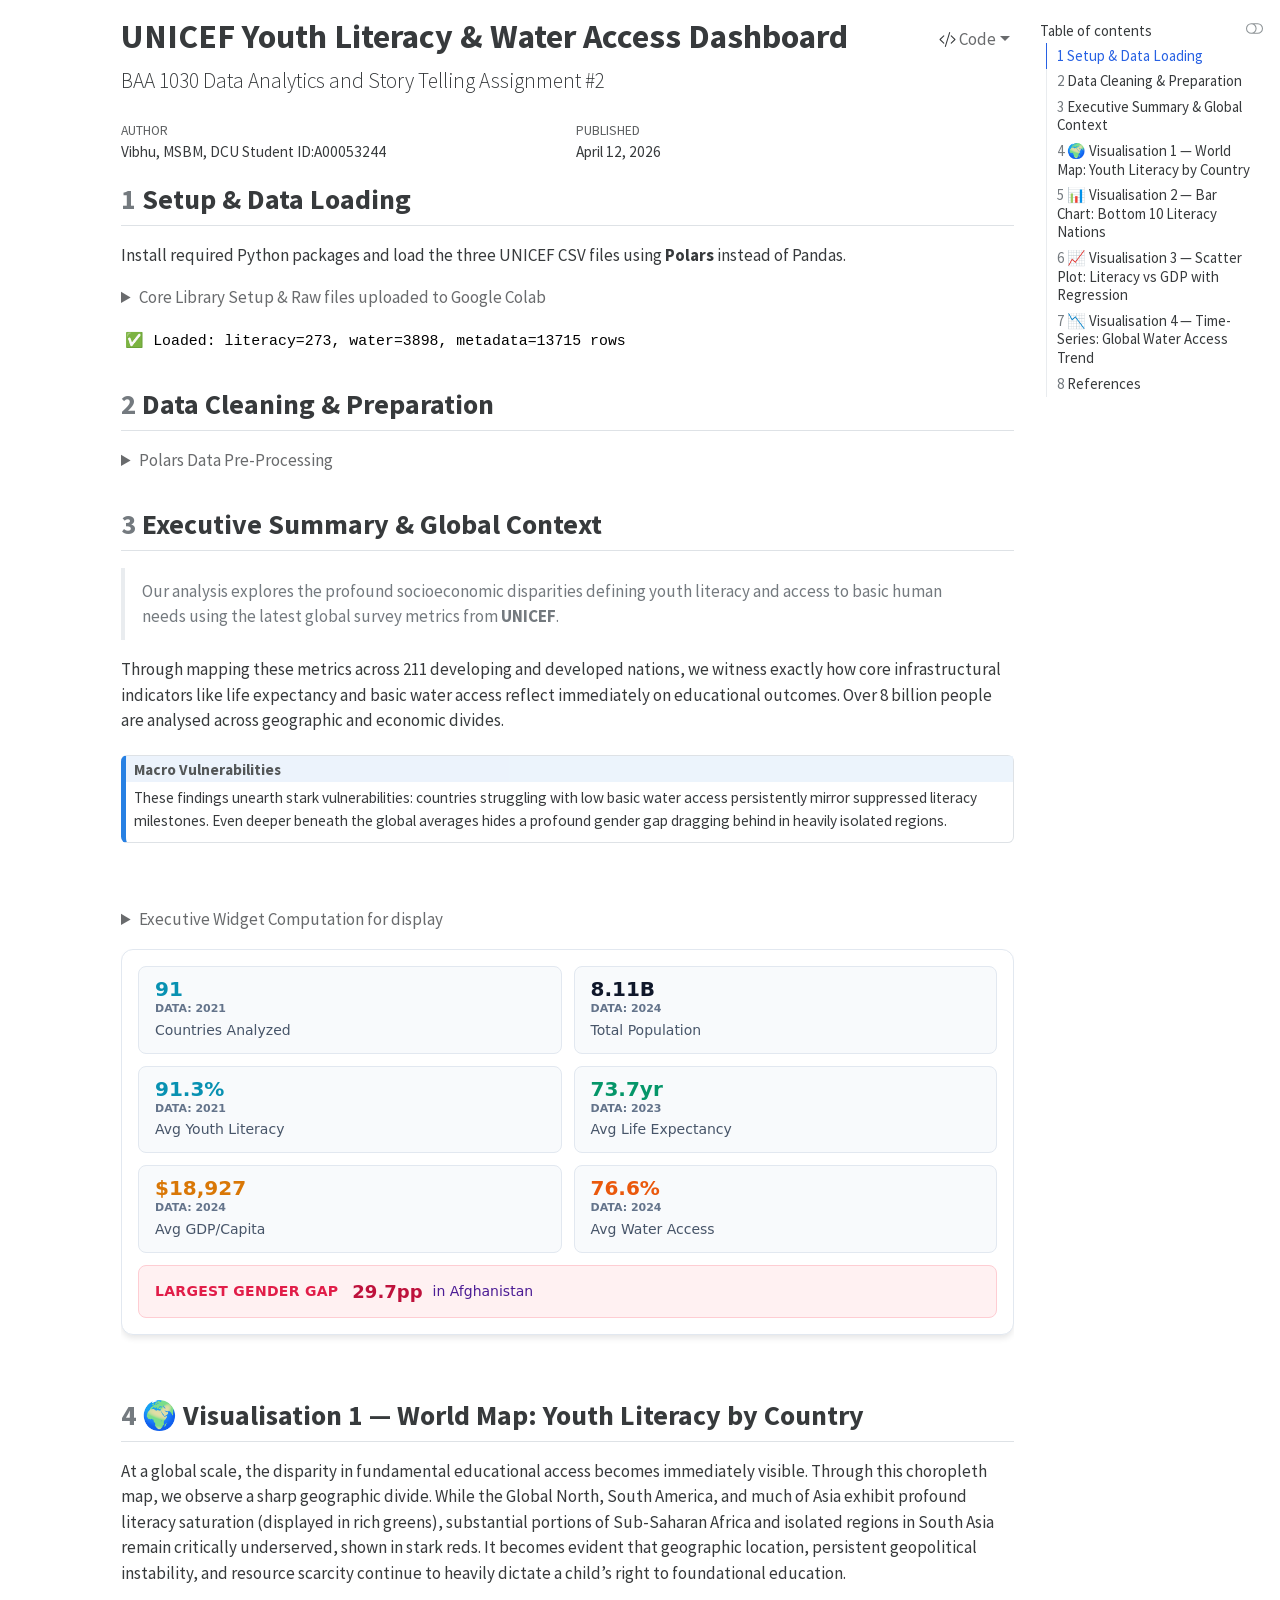
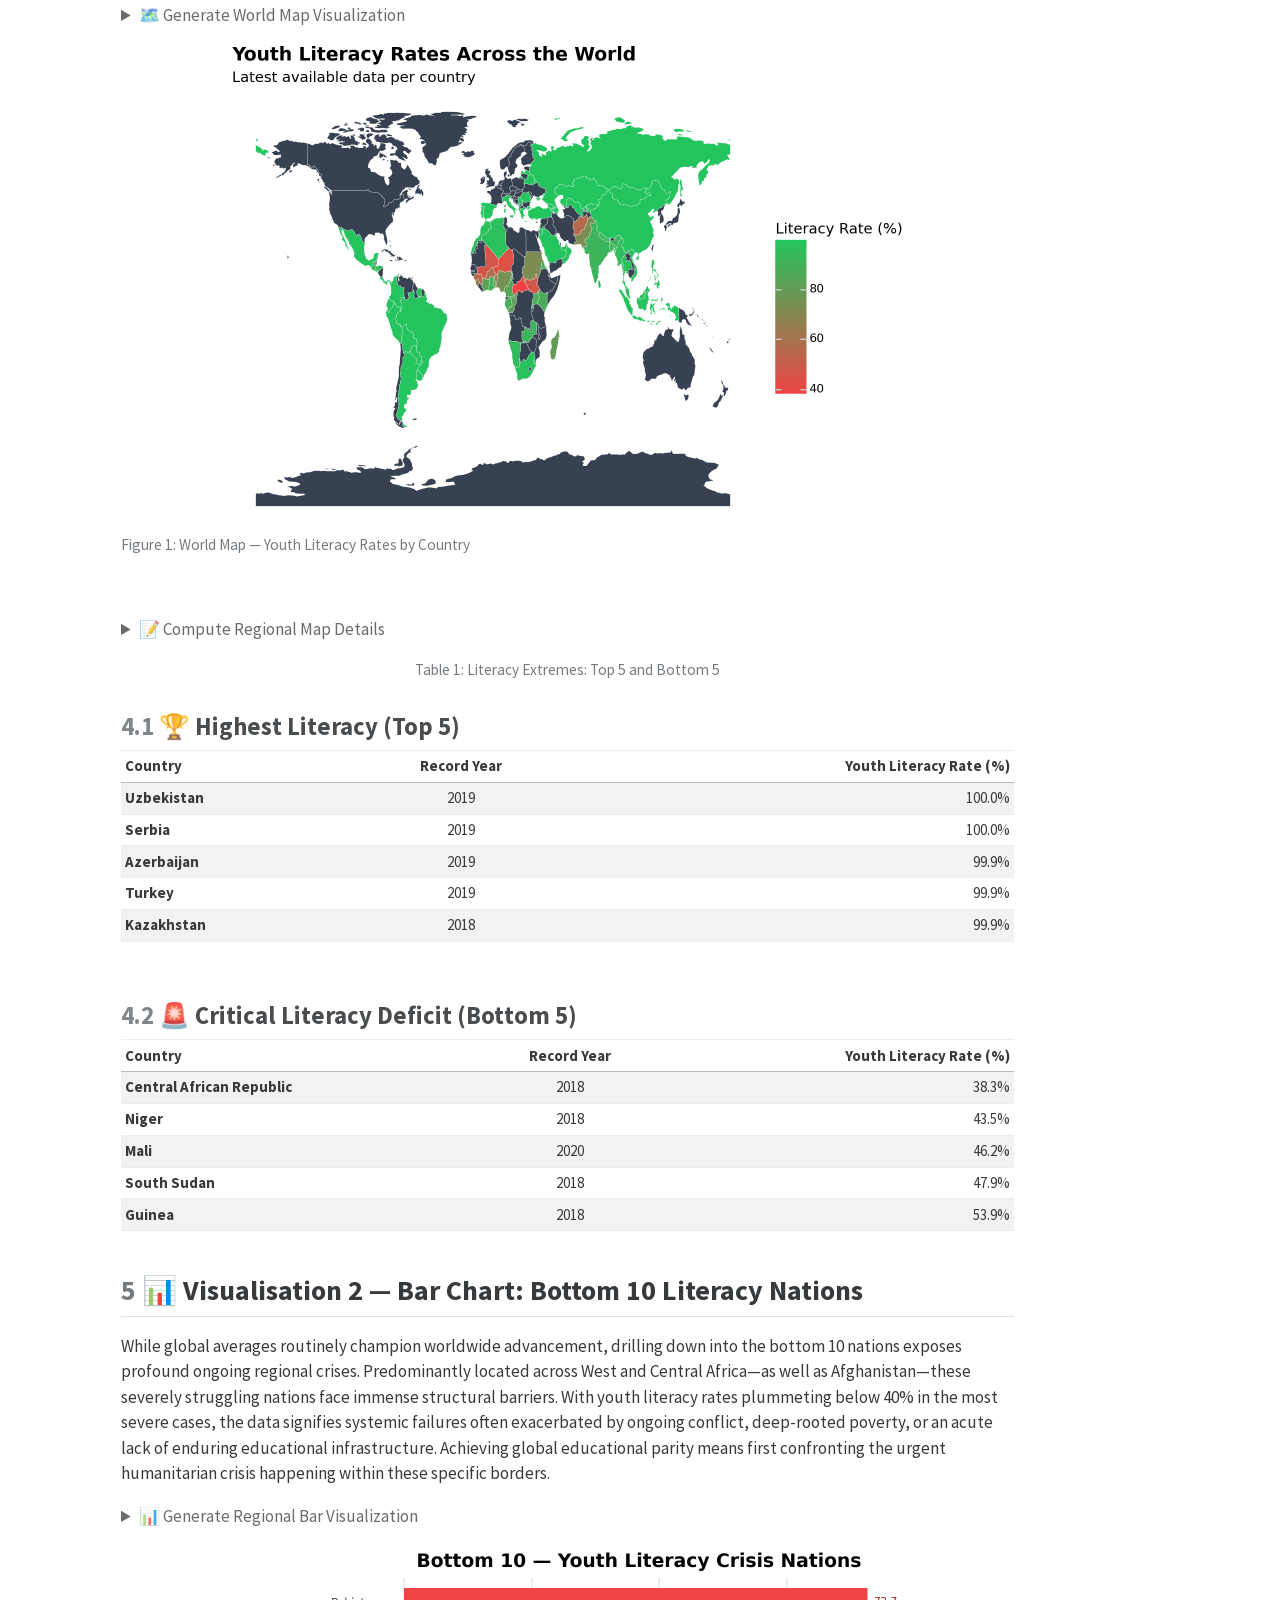
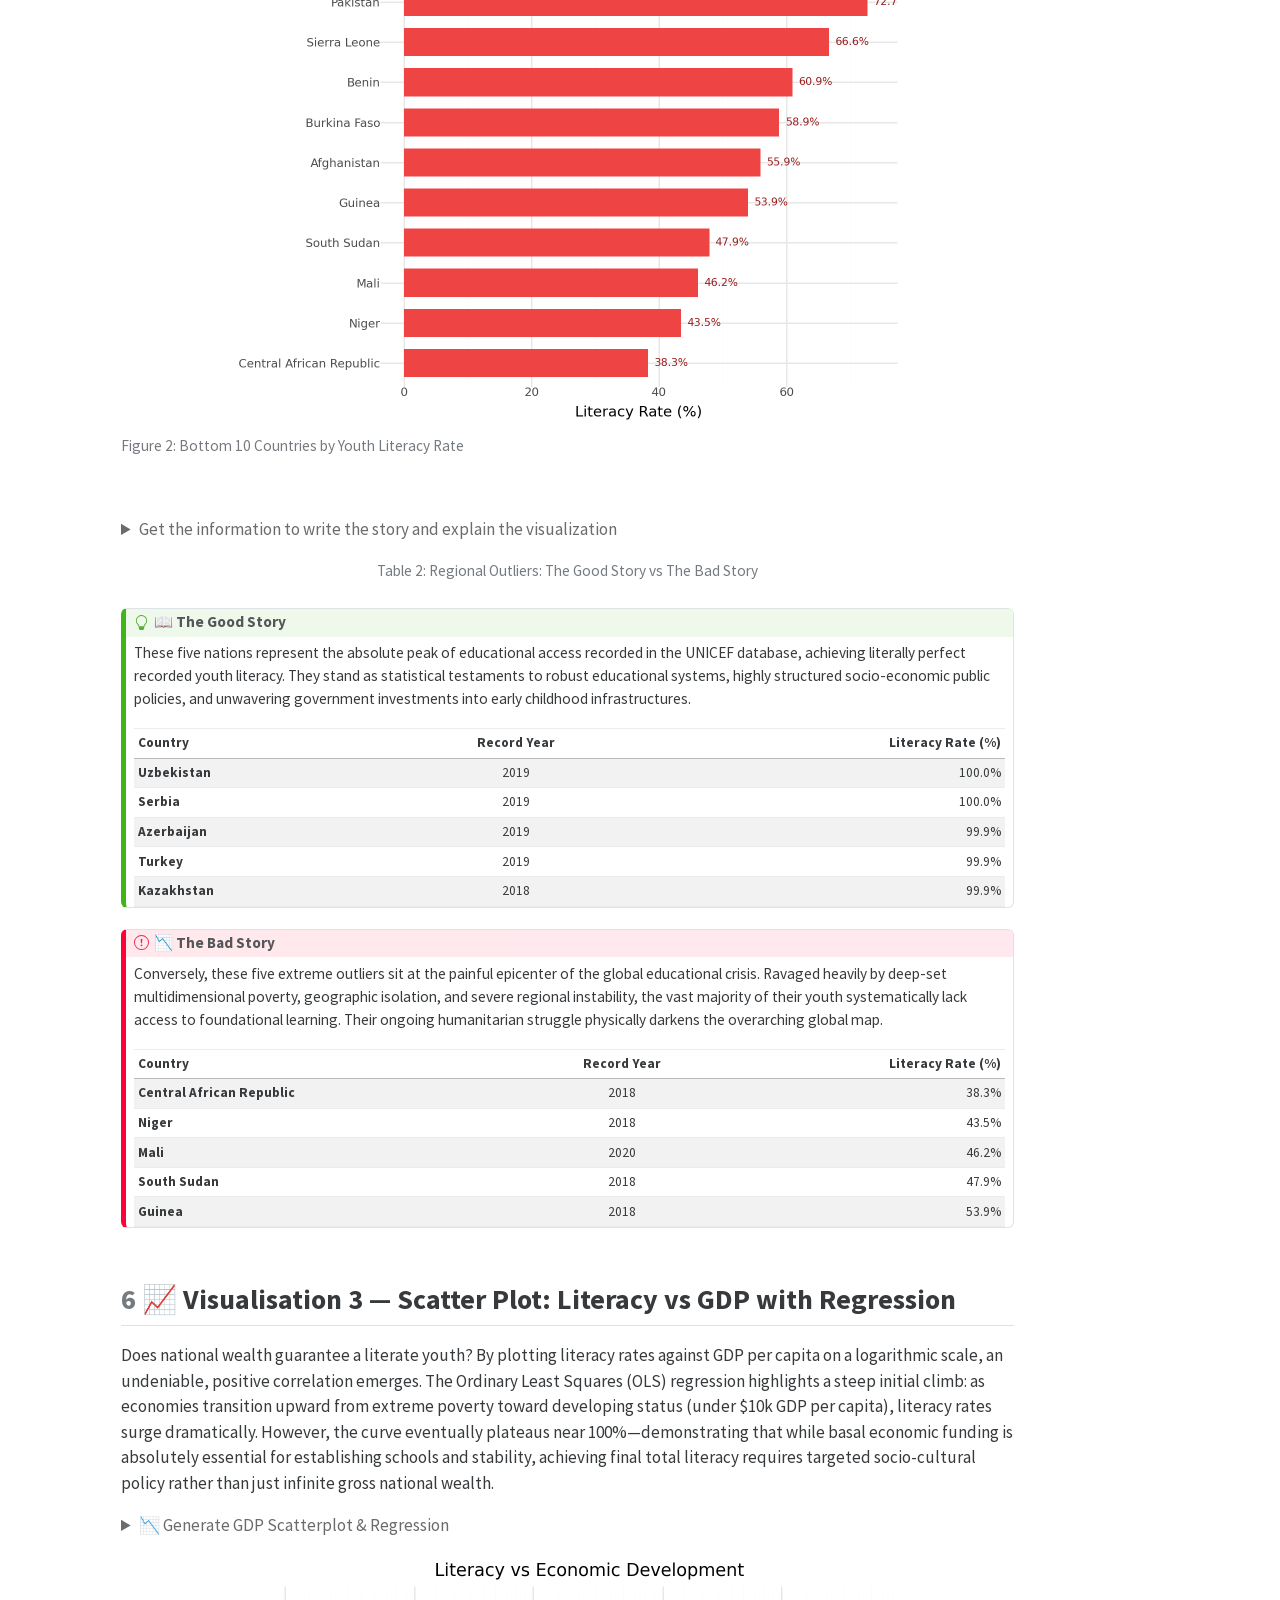
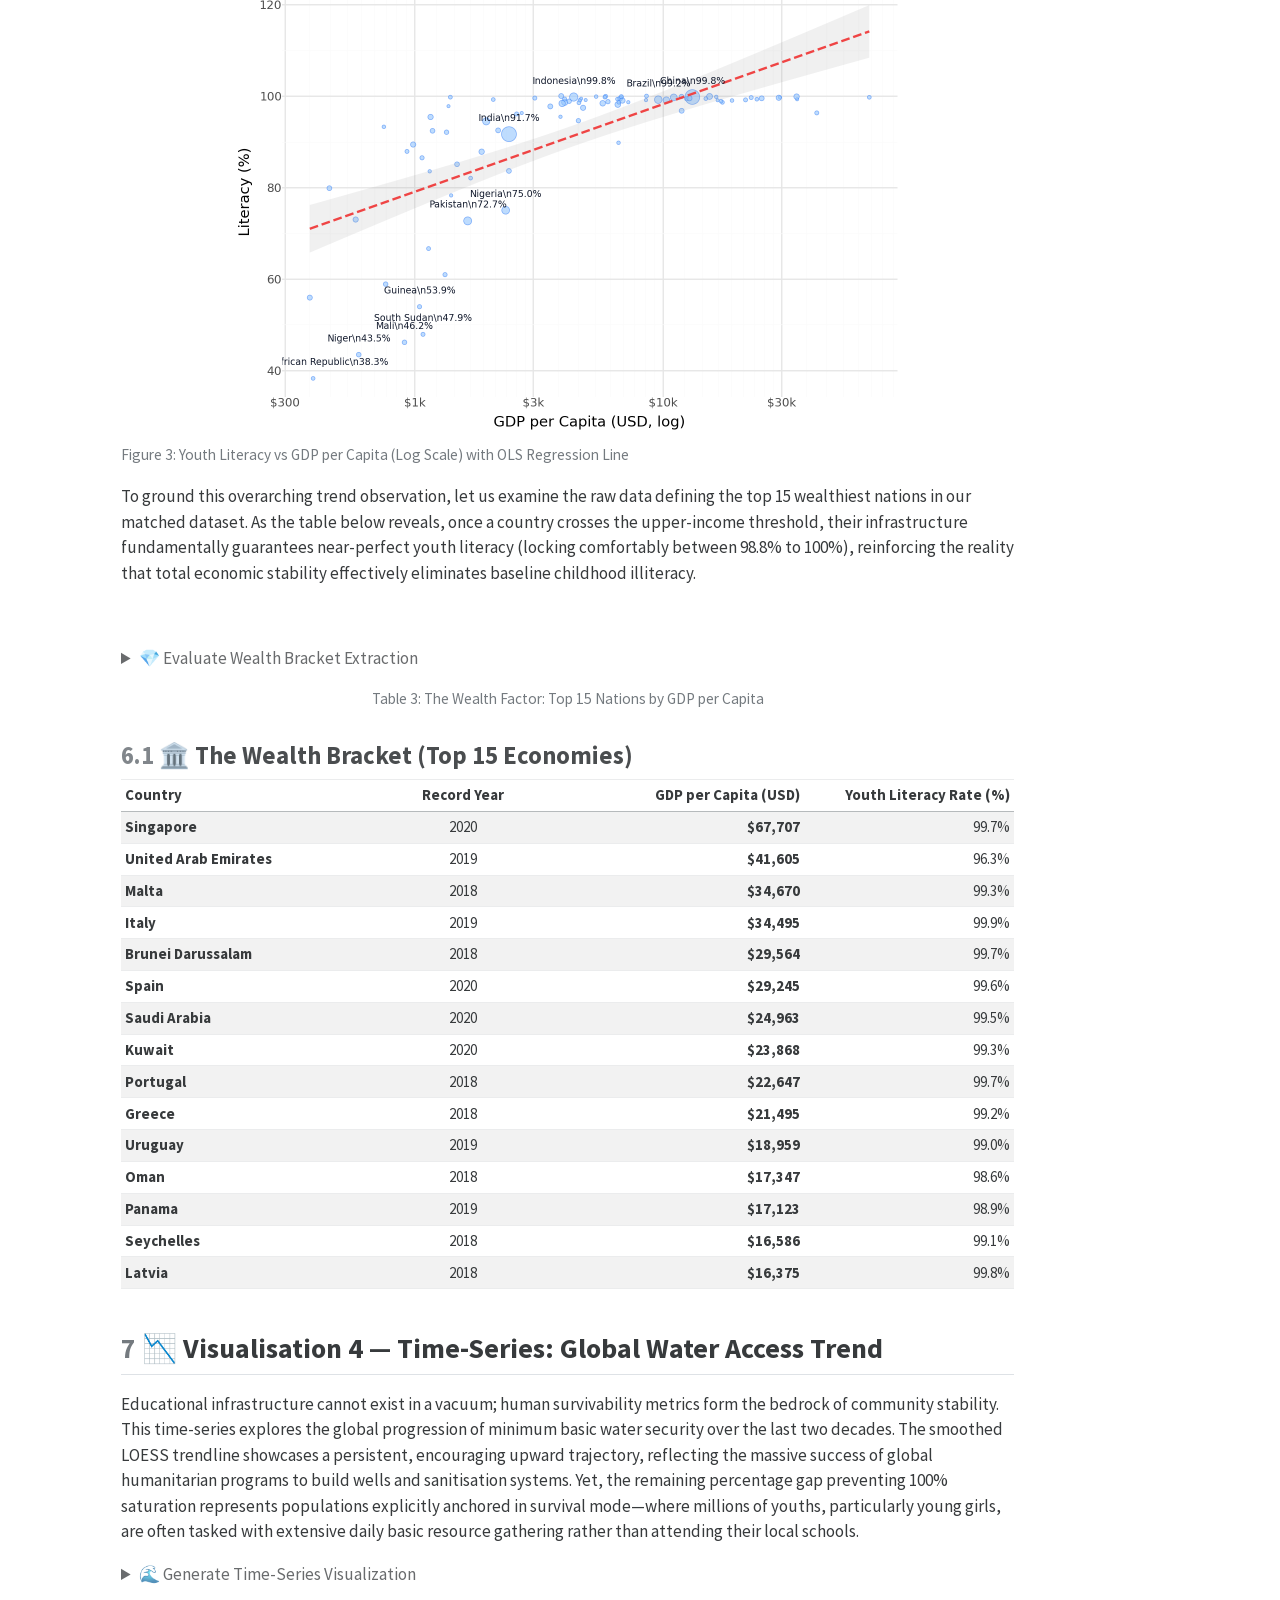
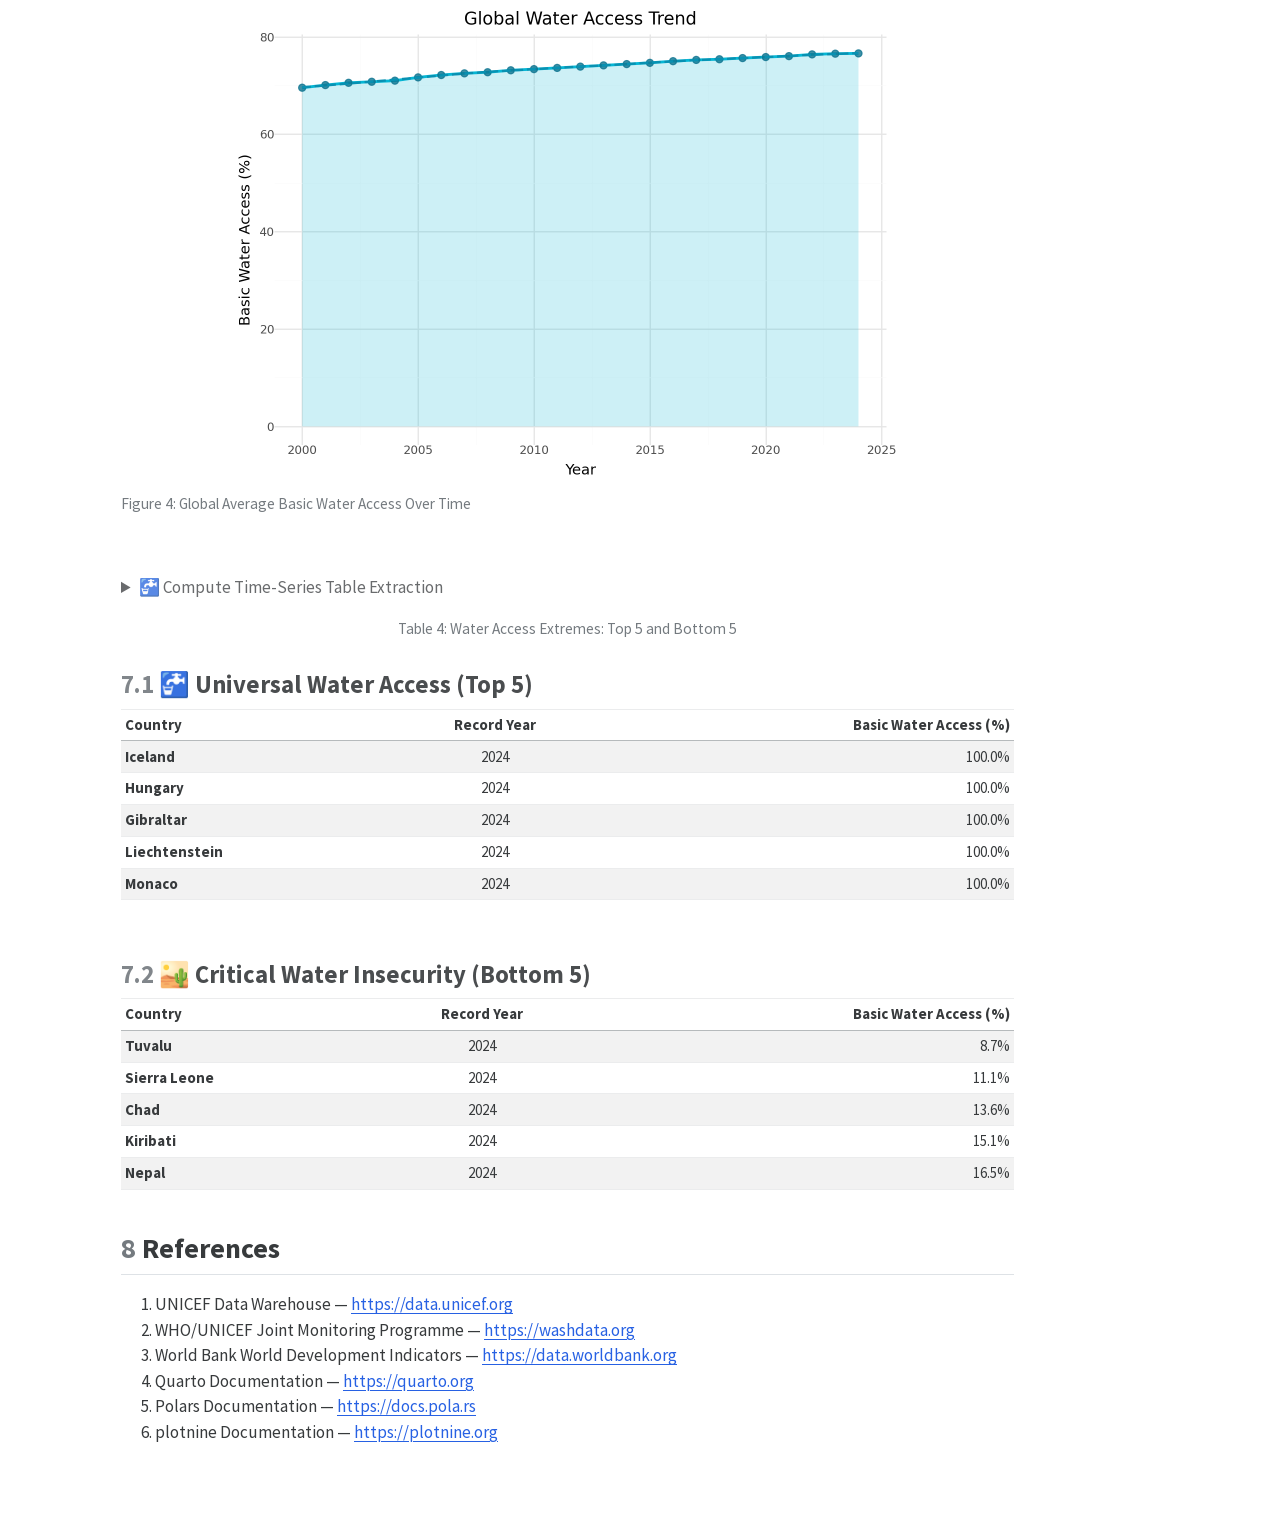
==== commit a5594041: "Erros have been fixed" ====
--- a/index.html
+++ b/index.html
@@ -6,7 +6,7 @@
 
 <meta name="viewport" content="width=device-width, initial-scale=1.0, user-scalable=yes">
 
-<meta name="author" content="Generated from InsightWeaver Dashboard">
+<meta name="author" content="Vibhu, MSBM, DCU Student ID:A00053244">
 <meta name="dcterms.date" content="2026-04-12">
 
 <title>UNICEF Youth Literacy &amp; Water Access Dashboard</title>
@@ -3101,7 +3101,7 @@
 <header id="title-block-header" class="quarto-title-block default">
 <div class="quarto-title">
 <div class="quarto-title-block"><div><h1 class="title">UNICEF Youth Literacy &amp; Water Access Dashboard</h1><button type="button" class="btn code-tools-button dropdown-toggle" id="quarto-code-tools-menu" data-bs-toggle="dropdown" aria-expanded="false"><i class="bi"></i> Code</button><ul class="dropdown-menu dropdown-menu-end" aria-labelelledby="quarto-code-tools-menu"><li><a id="quarto-show-all-code" class="dropdown-item" href="javascript:void(0)" role="button">Show All Code</a></li><li><a id="quarto-hide-all-code" class="dropdown-item" href="javascript:void(0)" role="button">Hide All Code</a></li><li><hr class="dropdown-divider"></li><li><a id="quarto-view-source" class="dropdown-item" href="javascript:void(0)" role="button">View Source</a></li></ul></div></div>
-<p class="subtitle lead">Built with Polars &amp; plotnine — No Pandas Required</p>
+<p class="subtitle lead">BAA 1030 Data Analytics and Story Telling Assignment #2</p>
 </div>
 
 
@@ -3111,7 +3111,7 @@
     <div>
     <div class="quarto-title-meta-heading">Author</div>
     <div class="quarto-title-meta-contents">
-             <p>Generated from InsightWeaver Dashboard </p>
+             <p>Vibhu, MSBM, DCU Student ID:A00053244 </p>
           </div>
   </div>
     
@@ -3135,20 +3135,18 @@
 <p>Install required Python packages and load the three UNICEF CSV files using <strong>Polars</strong> instead of Pandas.</p>
 <div id="setup" class="cell" data-message="false" data-execution_count="1">
 <details class="code-fold">
-<summary>⚙️ Core Library Setup &amp; Ingestion</summary>
+<summary>Core Library Setup &amp; Raw files uploaded to Google Colab</summary>
 <div class="sourceCode cell-code" id="cb1"><pre class="sourceCode numberSource python number-lines code-with-copy"><code class="sourceCode python"><span id="cb1-1"><a href="#cb1-1"></a><span class="im">import</span> polars <span class="im">as</span> pl</span>
 <span id="cb1-2"><a href="#cb1-2"></a><span class="im">import</span> numpy <span class="im">as</span> np</span>
 <span id="cb1-3"><a href="#cb1-3"></a><span class="im">import</span> matplotlib.pyplot <span class="im">as</span> plt</span>
 <span id="cb1-4"><a href="#cb1-4"></a><span class="im">from</span> plotnine <span class="im">import</span> <span class="op">*</span></span>
-<span id="cb1-5"><a href="#cb1-5"></a><span class="im">import</span> warnings</span>
-<span id="cb1-6"><a href="#cb1-6"></a>warnings.filterwarnings(<span class="st">&quot;ignore&quot;</span>)</span>
-<span id="cb1-7"><a href="#cb1-7"></a></span>
-<span id="cb1-8"><a href="#cb1-8"></a><span class="co"># ── Load data with Polars ──</span></span>
-<span id="cb1-9"><a href="#cb1-9"></a>literacy_df <span class="op">=</span> pl.read_csv(<span class="st">&quot;unicef_indicator_1.csv&quot;</span>, ignore_errors<span class="op">=</span><span class="va">True</span>)</span>
-<span id="cb1-10"><a href="#cb1-10"></a>water_df    <span class="op">=</span> pl.read_csv(<span class="st">&quot;unicef_indicator_2.csv&quot;</span>, ignore_errors<span class="op">=</span><span class="va">True</span>)</span>
-<span id="cb1-11"><a href="#cb1-11"></a>metadata_df <span class="op">=</span> pl.read_csv(<span class="st">&quot;unicef_metadata.csv&quot;</span>, ignore_errors<span class="op">=</span><span class="va">True</span>)</span>
-<span id="cb1-12"><a href="#cb1-12"></a></span>
-<span id="cb1-13"><a href="#cb1-13"></a><span class="bu">print</span>(<span class="ss">f&quot;✅ Loaded: literacy=</span><span class="sc">{</span>literacy_df<span class="sc">.</span>shape[<span class="dv">0</span>]<span class="sc">}</span><span class="ss">, water=</span><span class="sc">{</span>water_df<span class="sc">.</span>shape[<span class="dv">0</span>]<span class="sc">}</span><span class="ss">, metadata=</span><span class="sc">{</span>metadata_df<span class="sc">.</span>shape[<span class="dv">0</span>]<span class="sc">}</span><span class="ss"> rows&quot;</span>)</span></code><button title="Copy to Clipboard" class="code-copy-button"><i class="bi"></i></button></pre></div>
+<span id="cb1-5"><a href="#cb1-5"></a></span>
+<span id="cb1-6"><a href="#cb1-6"></a><span class="co"># ── Load data with Polars ──</span></span>
+<span id="cb1-7"><a href="#cb1-7"></a>literacy_df <span class="op">=</span> pl.read_csv(<span class="st">&quot;unicef_indicator_1.csv&quot;</span>)</span>
+<span id="cb1-8"><a href="#cb1-8"></a>water_df    <span class="op">=</span> pl.read_csv(<span class="st">&quot;unicef_indicator_2.csv&quot;</span>)</span>
+<span id="cb1-9"><a href="#cb1-9"></a>metadata_df <span class="op">=</span> pl.read_csv(<span class="st">&quot;unicef_metadata.csv&quot;</span>)</span>
+<span id="cb1-10"><a href="#cb1-10"></a></span>
+<span id="cb1-11"><a href="#cb1-11"></a><span class="bu">print</span>(<span class="ss">f&quot;✅ Loaded: literacy=</span><span class="sc">{</span>literacy_df<span class="sc">.</span>shape[<span class="dv">0</span>]<span class="sc">}</span><span class="ss">, water=</span><span class="sc">{</span>water_df<span class="sc">.</span>shape[<span class="dv">0</span>]<span class="sc">}</span><span class="ss">, metadata=</span><span class="sc">{</span>metadata_df<span class="sc">.</span>shape[<span class="dv">0</span>]<span class="sc">}</span><span class="ss"> rows&quot;</span>)</span></code><button title="Copy to Clipboard" class="code-copy-button"><i class="bi"></i></button></pre></div>
 </details>
 <div class="cell-output cell-output-stdout">
 <pre><code>✅ Loaded: literacy=273, water=3898, metadata=13715 rows</code></pre>
@@ -3159,7 +3157,7 @@
 <h2 data-number="2" class="anchored" data-anchor-id="sec-cleaning"><span class="header-section-number">2</span> Data Cleaning &amp; Preparation</h2>
 <div id="cleaning" class="cell" data-message="false" data-execution_count="2">
 <details class="code-fold">
-<summary>🧹 Polars Data Pre-Processing</summary>
+<summary>Polars Data Pre-Processing</summary>
 <div class="sourceCode cell-code" id="cb3"><pre class="sourceCode numberSource python number-lines code-with-copy"><code class="sourceCode python"><span id="cb3-1"><a href="#cb3-1"></a><span class="co"># Standardise column names to lowercase with underscores</span></span>
 <span id="cb3-2"><a href="#cb3-2"></a><span class="cf">for</span> name <span class="kw">in</span> [<span class="st">&quot;literacy_df&quot;</span>, <span class="st">&quot;water_df&quot;</span>, <span class="st">&quot;metadata_df&quot;</span>]:</span>
 <span id="cb3-3"><a href="#cb3-3"></a>    df <span class="op">=</span> <span class="bu">eval</span>(name)</span>
@@ -3221,7 +3219,7 @@
 <p><br></p>
 <div id="cell-summary" class="cell" data-message="false" data-execution_count="3">
 <details class="code-fold">
-<summary>📈 HTML Executive Widget Computation</summary>
+<summary>Executive Widget Computation for display</summary>
 <div class="sourceCode cell-code" id="cb4"><pre class="sourceCode numberSource python number-lines code-with-copy"><code class="sourceCode python"><span id="cb4-1"><a href="#cb4-1"></a>total_countries <span class="op">=</span> t_latest.shape[<span class="dv">0</span>]</span>
 <span id="cb4-2"><a href="#cb4-2"></a>avg_lit <span class="op">=</span> t_latest.select(pl.col(<span class="st">&quot;obs_value&quot;</span>).mean()).item()</span>
 <span id="cb4-3"><a href="#cb4-3"></a>lit_year <span class="op">=</span> t_latest.select(pl.col(year_col).cast(pl.Int64, strict<span class="op">=</span><span class="va">False</span>).<span class="bu">max</span>()).item()</span>
@@ -3334,7 +3332,7 @@
 </div>
 </div>
 </section>
-<section id="sec-map" class="level2" style="background-color: #F0F9FF; padding: 25px; border-radius: 15px; margin-bottom: 35px; box-shadow: 0 4px 6px -1px rgb(0 0 0 / 0.05);" data-number="4">
+<section id="sec-map" class="level2" data-number="4">
 <h2 data-number="4" class="anchored" data-anchor-id="sec-map"><span class="header-section-number">4</span> 🌍 Visualisation 1 — World Map: Youth Literacy by Country</h2>
 <p>At a global scale, the disparity in fundamental educational access becomes immediately visible. Through this choropleth map, we observe a sharp geographic divide. While the Global North, South America, and much of Asia exhibit profound literacy saturation (displayed in rich greens), substantial portions of Sub-Saharan Africa and isolated regions in South Asia remain critically underserved, shown in stark reds. It becomes evident that geographic location, persistent geopolitical instability, and resource scarcity continue to heavily dictate a child’s right to foundational education.</p>
 <div id="cell-fig-world-map" class="cell" data-fig-height="5" data-fig-width="5" data-message="false" data-execution_count="4">
@@ -3488,7 +3486,7 @@
 </div>
 </div>
 </section>
-<section id="sec-bar" class="level2" style="background-color: #FFF1F2; padding: 25px; border-radius: 15px; margin-bottom: 35px; box-shadow: 0 4px 6px -1px rgb(0 0 0 / 0.05);" data-number="5">
+<section id="sec-bar" class="level2" data-number="5">
 <h2 data-number="5" class="anchored" data-anchor-id="sec-bar"><span class="header-section-number">5</span> 📊 Visualisation 2 — Bar Chart: Bottom 10 Literacy Nations</h2>
 <p>While global averages routinely champion worldwide advancement, drilling down into the bottom 10 nations exposes profound ongoing regional crises. Predominantly located across West and Central Africa—as well as Afghanistan—these severely struggling nations face immense structural barriers. With youth literacy rates plummeting below 40% in the most severe cases, the data signifies systemic failures often exacerbated by ongoing conflict, deep-rooted poverty, or an acute lack of enduring educational infrastructure. Achieving global educational parity means first confronting the urgent humanitarian crisis happening within these specific borders.</p>
 <div id="cell-fig-bar-bottom10" class="cell" data-fig-height="5" data-fig-width="5" data-message="false" data-execution_count="6">
@@ -3522,7 +3520,7 @@
 <p><br></p>
 <div class="cell" data-message="false" data-results="asis" data-execution_count="7">
 <details class="code-fold">
-<summary>💬 Extract Narrative Callout Elements</summary>
+<summary>Get the information to write the story and explain the visualization</summary>
 <div class="sourceCode cell-code" id="cb8"><pre class="sourceCode numberSource python number-lines code-with-copy"><code class="sourceCode python"><span id="cb8-1"><a href="#cb8-1"></a><span class="im">from</span> IPython.display <span class="im">import</span> Markdown, display</span>
 <span id="cb8-2"><a href="#cb8-2"></a></span>
 <span id="cb8-3"><a href="#cb8-3"></a>top5 <span class="op">=</span> t_latest.sort(<span class="st">&quot;obs_value&quot;</span>, descending<span class="op">=</span><span class="va">True</span>).head(<span class="dv">5</span>)</span>
@@ -3661,7 +3659,7 @@
 </div>
 </div>
 </section>
-<section id="sec-scatter" class="level2" style="background-color: #F0FDF4; padding: 25px; border-radius: 15px; margin-bottom: 35px; box-shadow: 0 4px 6px -1px rgb(0 0 0 / 0.05);" data-number="6">
+<section id="sec-scatter" class="level2" data-number="6">
 <h2 data-number="6" class="anchored" data-anchor-id="sec-scatter"><span class="header-section-number">6</span> 📈 Visualisation 3 — Scatter Plot: Literacy vs GDP with Regression</h2>
 <p>Does national wealth guarantee a literate youth? By plotting literacy rates against GDP per capita on a logarithmic scale, an undeniable, positive correlation emerges. The Ordinary Least Squares (OLS) regression highlights a steep initial climb: as economies transition upward from extreme poverty toward developing status (under $10k GDP per capita), literacy rates surge dramatically. However, the curve eventually plateaus near 100%—demonstrating that while basal economic funding is absolutely essential for establishing schools and stability, achieving final total literacy requires targeted socio-cultural policy rather than just infinite gross national wealth.</p>
 <div id="cell-fig-scatter-regression" class="cell" data-fig-height="5" data-fig-width="5" data-message="false" data-execution_count="8">
@@ -3700,7 +3698,7 @@
 <div id="fig-scatter-regression" class="quarto-figure quarto-figure-center quarto-float anchored">
 <figure class="quarto-float quarto-float-fig figure">
 <div aria-describedby="fig-scatter-regression-caption-0ceaefa1-69ba-4598-a22c-09a6ac19f8ca">
-<img src="[data-uri]" width="672" height="480" class="figure-img">
+<img src="[data-uri]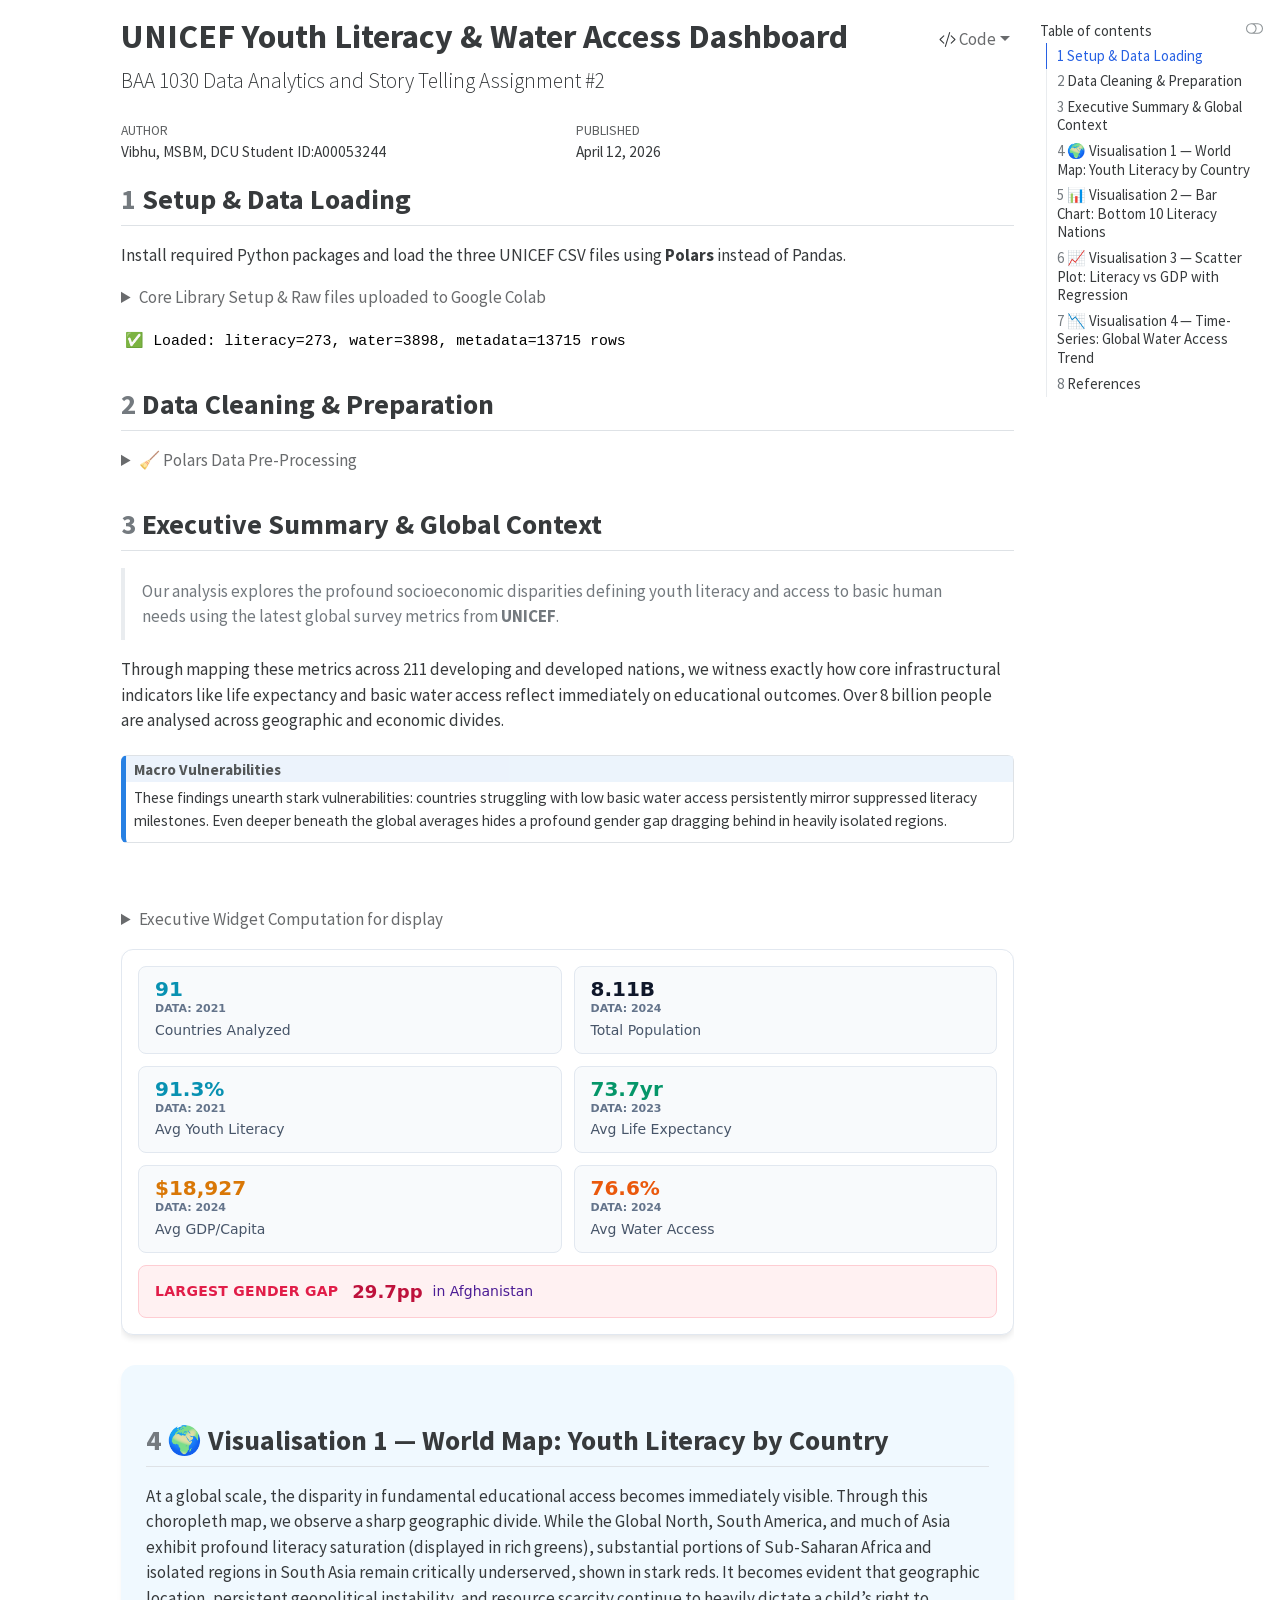
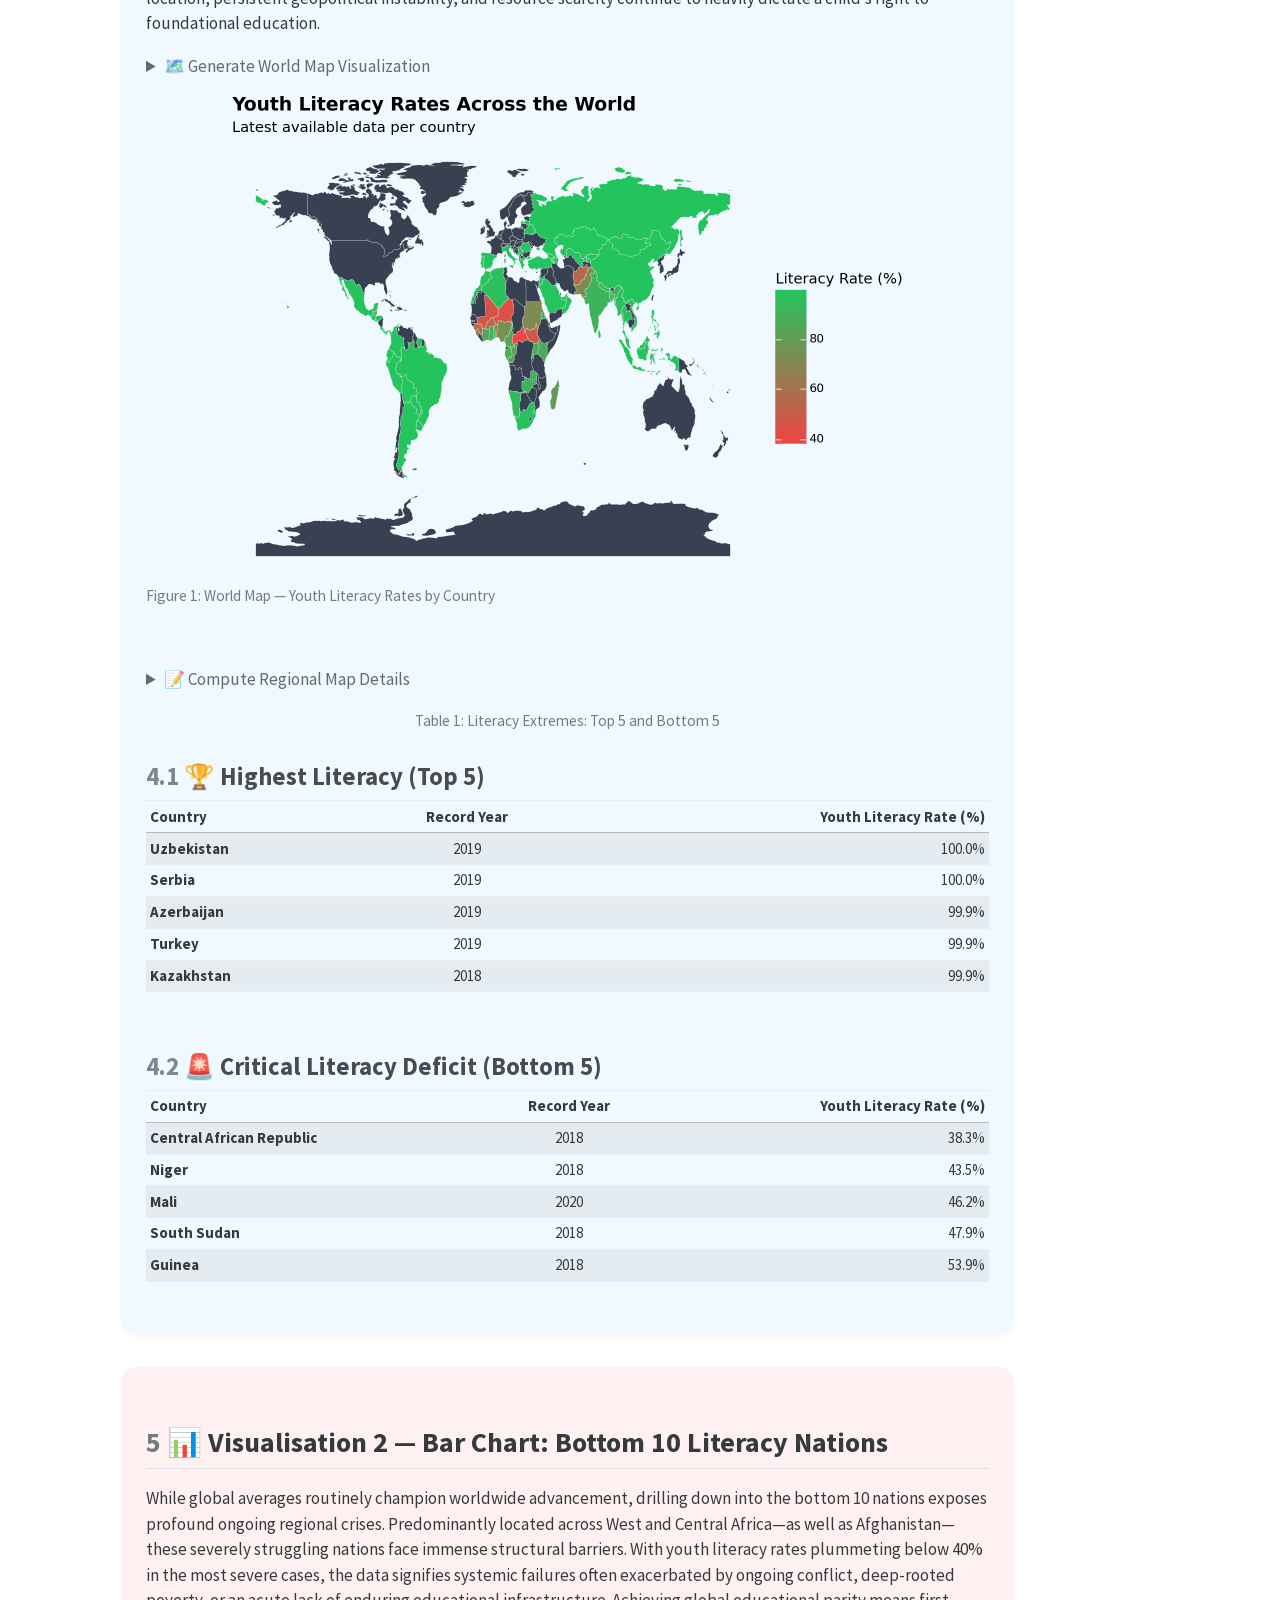
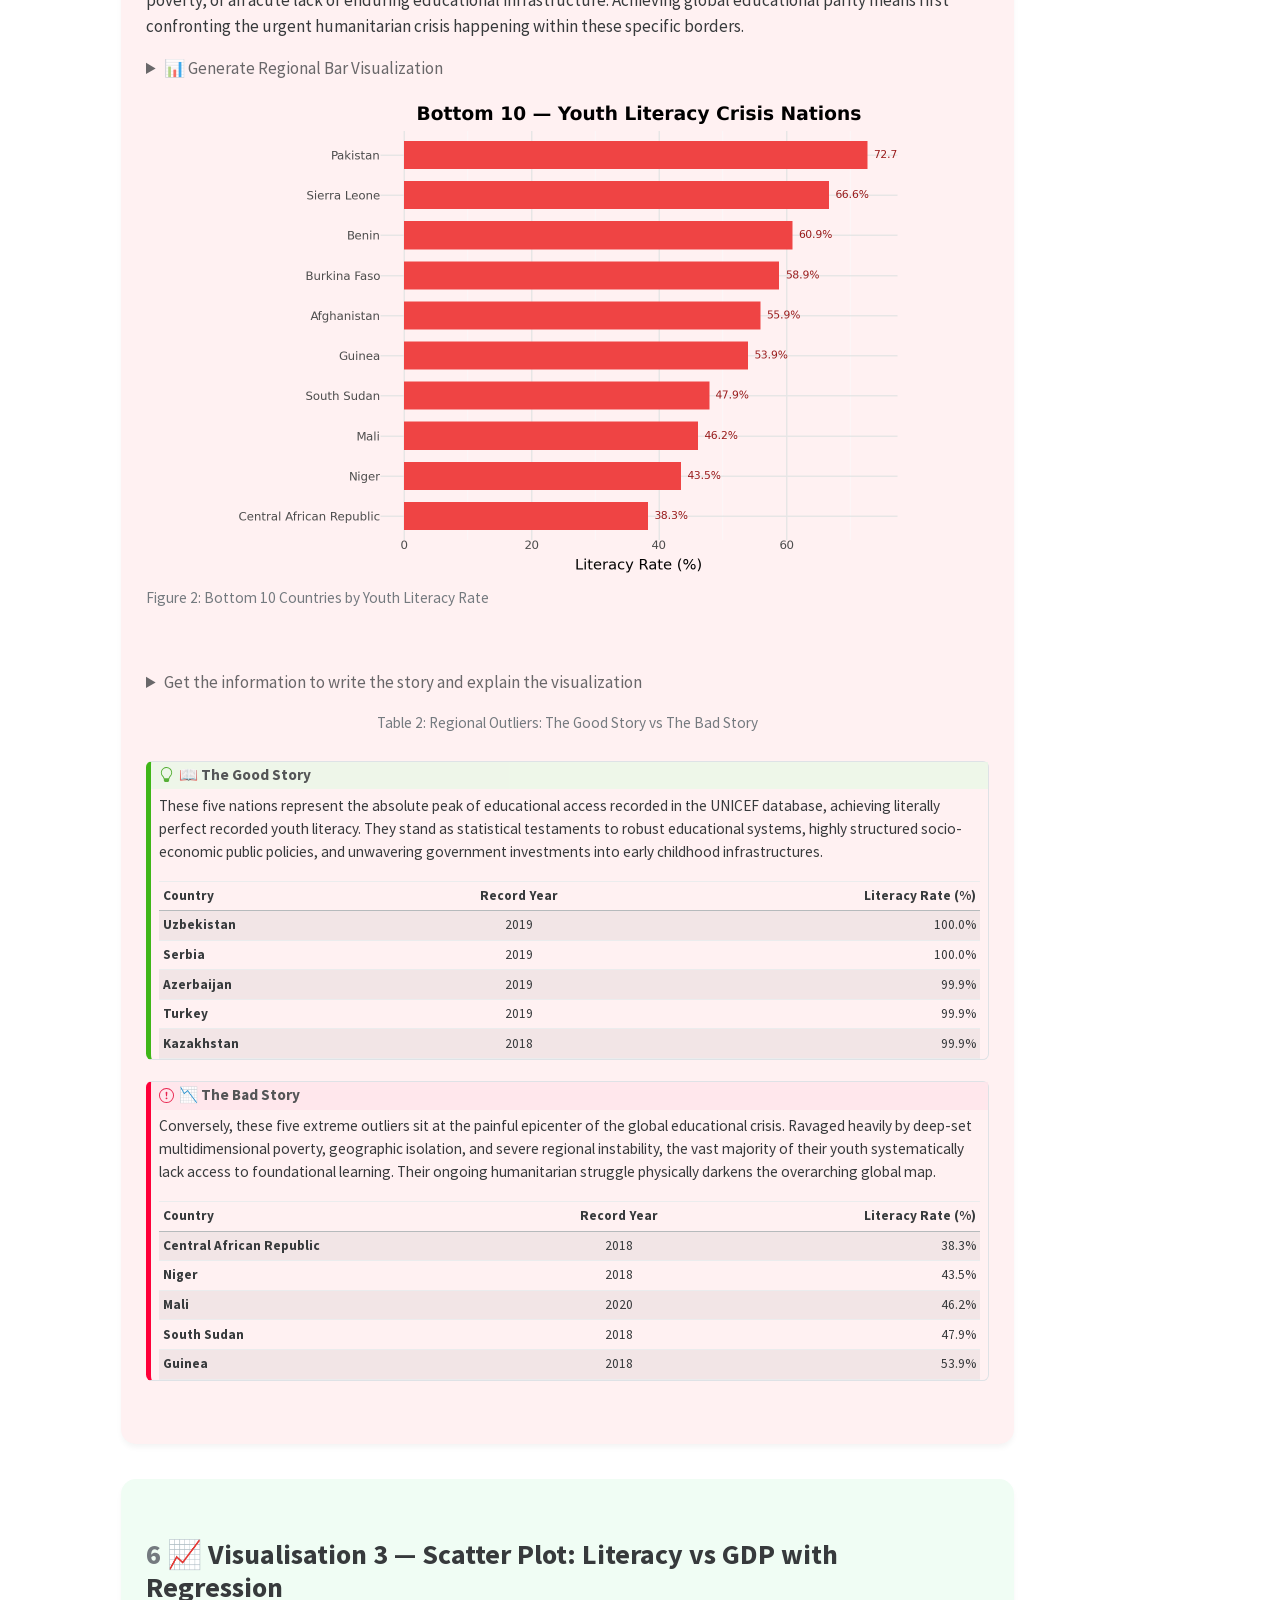
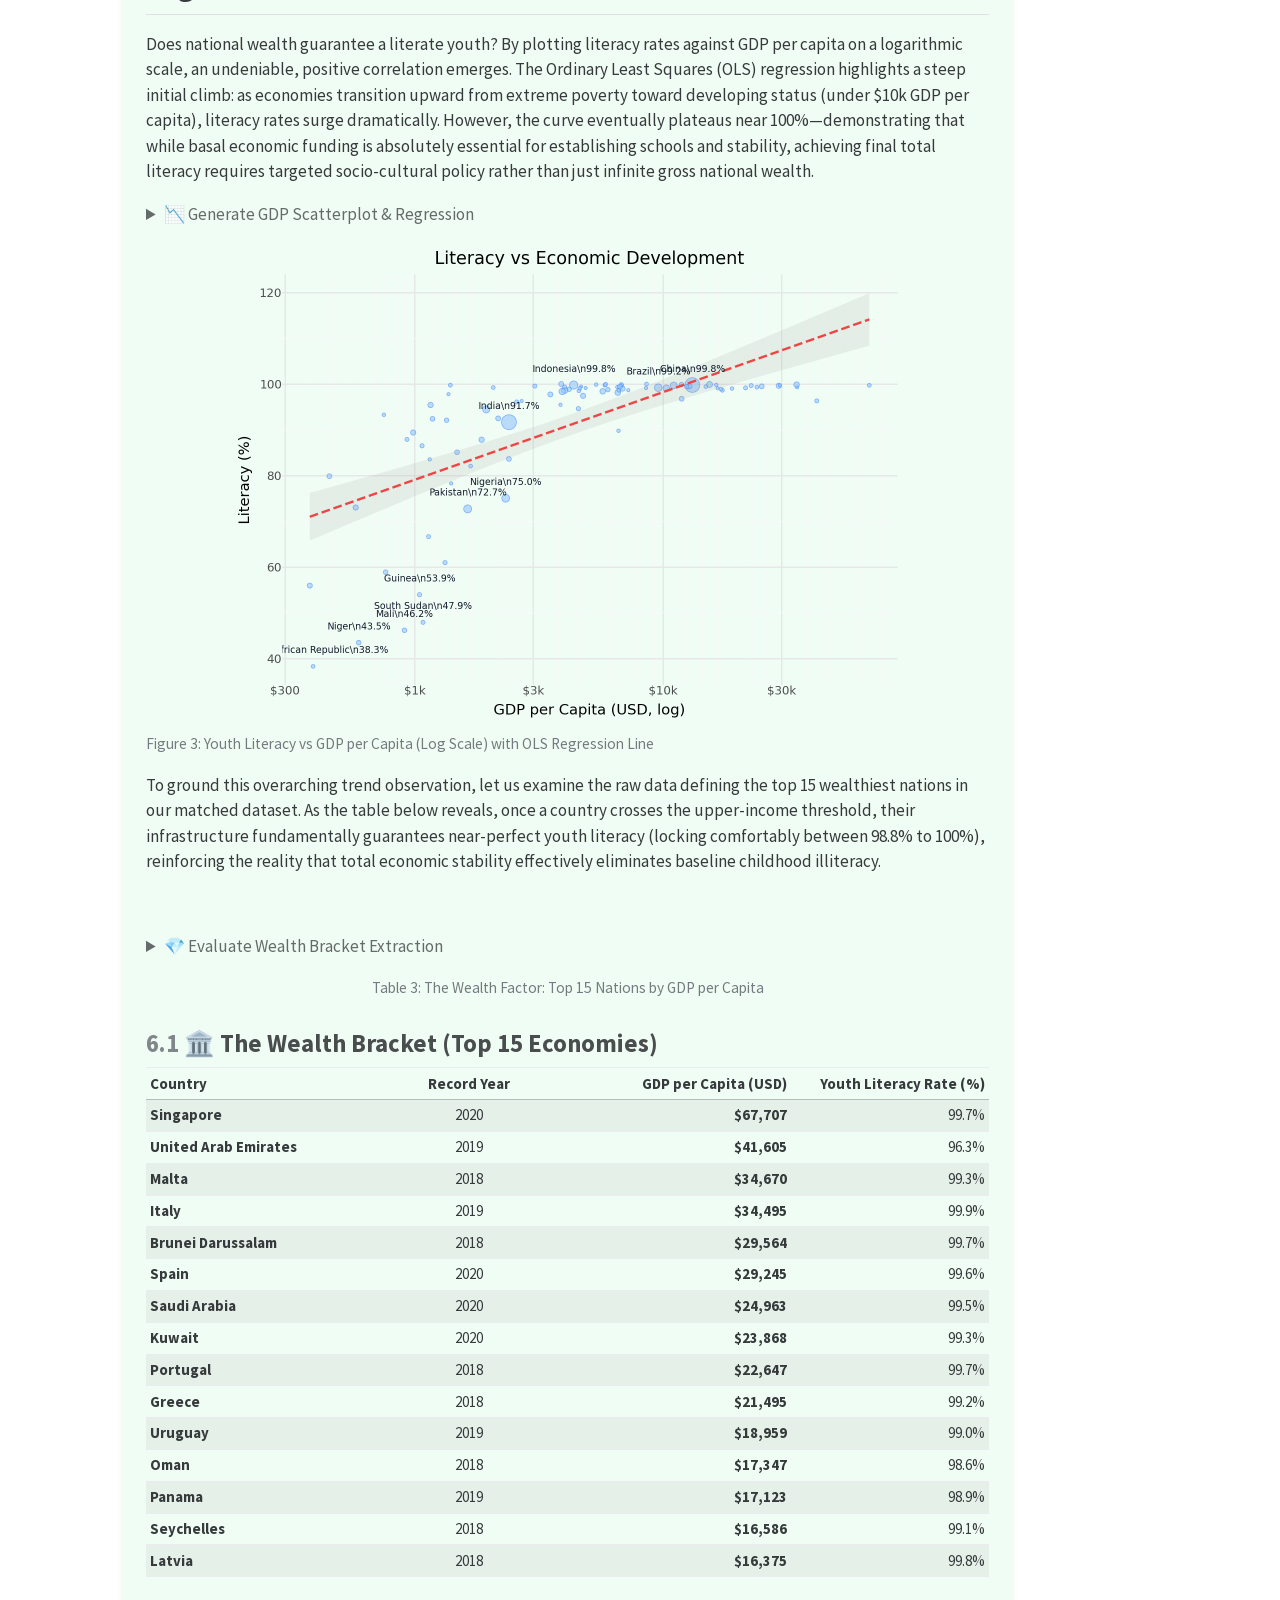
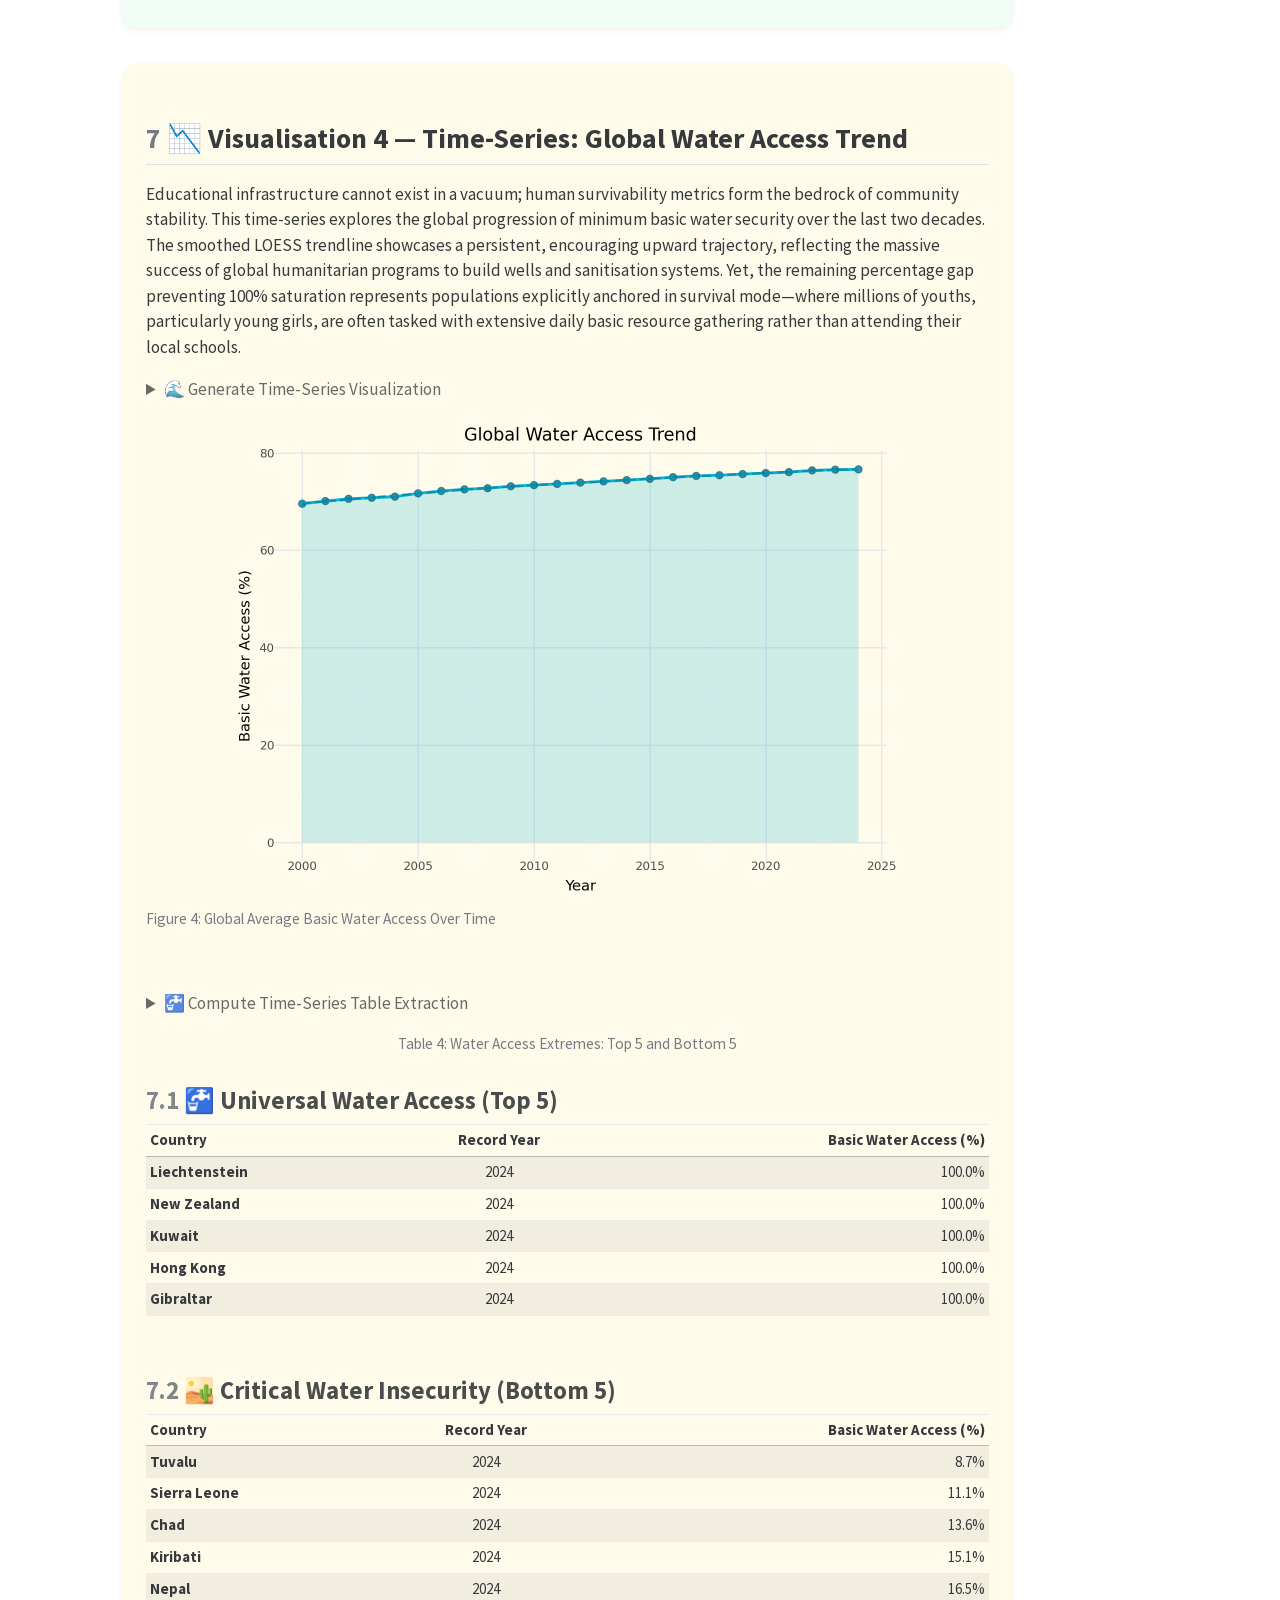
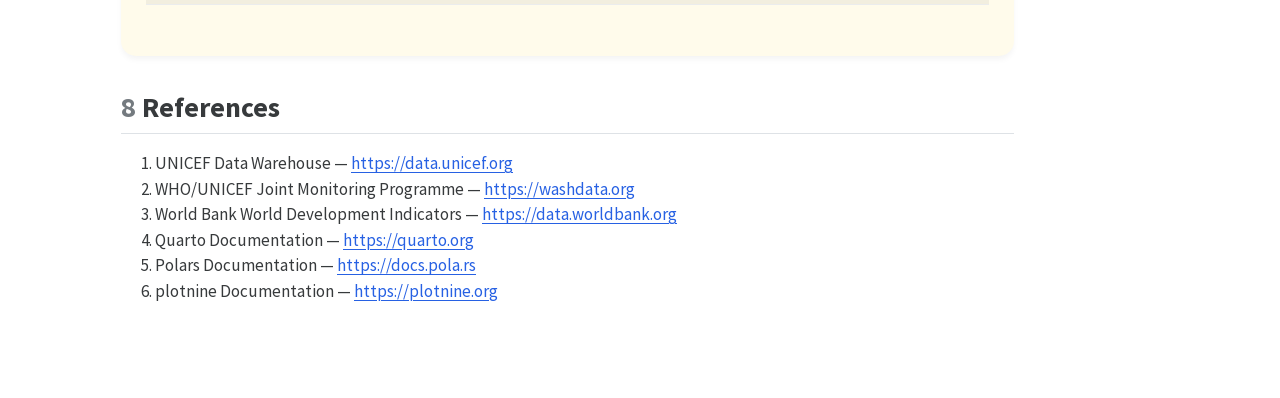
==== commit 1c2a61bb: "Sure the last edit" ====
--- a/index.html
+++ b/index.html
@@ -3140,13 +3140,15 @@
 <span id="cb1-2"><a href="#cb1-2"></a><span class="im">import</span> numpy <span class="im">as</span> np</span>
 <span id="cb1-3"><a href="#cb1-3"></a><span class="im">import</span> matplotlib.pyplot <span class="im">as</span> plt</span>
 <span id="cb1-4"><a href="#cb1-4"></a><span class="im">from</span> plotnine <span class="im">import</span> <span class="op">*</span></span>
-<span id="cb1-5"><a href="#cb1-5"></a></span>
-<span id="cb1-6"><a href="#cb1-6"></a><span class="co"># ── Load data with Polars ──</span></span>
-<span id="cb1-7"><a href="#cb1-7"></a>literacy_df <span class="op">=</span> pl.read_csv(<span class="st">&quot;unicef_indicator_1.csv&quot;</span>)</span>
-<span id="cb1-8"><a href="#cb1-8"></a>water_df    <span class="op">=</span> pl.read_csv(<span class="st">&quot;unicef_indicator_2.csv&quot;</span>)</span>
-<span id="cb1-9"><a href="#cb1-9"></a>metadata_df <span class="op">=</span> pl.read_csv(<span class="st">&quot;unicef_metadata.csv&quot;</span>)</span>
-<span id="cb1-10"><a href="#cb1-10"></a></span>
-<span id="cb1-11"><a href="#cb1-11"></a><span class="bu">print</span>(<span class="ss">f&quot;✅ Loaded: literacy=</span><span class="sc">{</span>literacy_df<span class="sc">.</span>shape[<span class="dv">0</span>]<span class="sc">}</span><span class="ss">, water=</span><span class="sc">{</span>water_df<span class="sc">.</span>shape[<span class="dv">0</span>]<span class="sc">}</span><span class="ss">, metadata=</span><span class="sc">{</span>metadata_df<span class="sc">.</span>shape[<span class="dv">0</span>]<span class="sc">}</span><span class="ss"> rows&quot;</span>)</span></code><button title="Copy to Clipboard" class="code-copy-button"><i class="bi"></i></button></pre></div>
+<span id="cb1-5"><a href="#cb1-5"></a><span class="im">import</span> warnings</span>
+<span id="cb1-6"><a href="#cb1-6"></a>warnings.filterwarnings(<span class="st">&quot;ignore&quot;</span>)</span>
+<span id="cb1-7"><a href="#cb1-7"></a></span>
+<span id="cb1-8"><a href="#cb1-8"></a><span class="co"># ── Load data with Polars ──</span></span>
+<span id="cb1-9"><a href="#cb1-9"></a>literacy_df <span class="op">=</span> pl.read_csv(<span class="st">&quot;unicef_indicator_1.csv&quot;</span>, ignore_errors<span class="op">=</span><span class="va">True</span>)</span>
+<span id="cb1-10"><a href="#cb1-10"></a>water_df    <span class="op">=</span> pl.read_csv(<span class="st">&quot;unicef_indicator_2.csv&quot;</span>, ignore_errors<span class="op">=</span><span class="va">True</span>)</span>
+<span id="cb1-11"><a href="#cb1-11"></a>metadata_df <span class="op">=</span> pl.read_csv(<span class="st">&quot;unicef_metadata.csv&quot;</span>, ignore_errors<span class="op">=</span><span class="va">True</span>)</span>
+<span id="cb1-12"><a href="#cb1-12"></a></span>
+<span id="cb1-13"><a href="#cb1-13"></a><span class="bu">print</span>(<span class="ss">f&quot;✅ Loaded: literacy=</span><span class="sc">{</span>literacy_df<span class="sc">.</span>shape[<span class="dv">0</span>]<span class="sc">}</span><span class="ss">, water=</span><span class="sc">{</span>water_df<span class="sc">.</span>shape[<span class="dv">0</span>]<span class="sc">}</span><span class="ss">, metadata=</span><span class="sc">{</span>metadata_df<span class="sc">.</span>shape[<span class="dv">0</span>]<span class="sc">}</span><span class="ss"> rows&quot;</span>)</span></code><button title="Copy to Clipboard" class="code-copy-button"><i class="bi"></i></button></pre></div>
 </details>
 <div class="cell-output cell-output-stdout">
 <pre><code>✅ Loaded: literacy=273, water=3898, metadata=13715 rows</code></pre>
@@ -3157,7 +3159,7 @@
 <h2 data-number="2" class="anchored" data-anchor-id="sec-cleaning"><span class="header-section-number">2</span> Data Cleaning &amp; Preparation</h2>
 <div id="cleaning" class="cell" data-message="false" data-execution_count="2">
 <details class="code-fold">
-<summary>Polars Data Pre-Processing</summary>
+<summary>🧹 Polars Data Pre-Processing</summary>
 <div class="sourceCode cell-code" id="cb3"><pre class="sourceCode numberSource python number-lines code-with-copy"><code class="sourceCode python"><span id="cb3-1"><a href="#cb3-1"></a><span class="co"># Standardise column names to lowercase with underscores</span></span>
 <span id="cb3-2"><a href="#cb3-2"></a><span class="cf">for</span> name <span class="kw">in</span> [<span class="st">&quot;literacy_df&quot;</span>, <span class="st">&quot;water_df&quot;</span>, <span class="st">&quot;metadata_df&quot;</span>]:</span>
 <span id="cb3-3"><a href="#cb3-3"></a>    df <span class="op">=</span> <span class="bu">eval</span>(name)</span>
@@ -3332,7 +3334,7 @@
 </div>
 </div>
 </section>
-<section id="sec-map" class="level2" data-number="4">
+<section id="sec-map" class="level2" style="background-color: #F0F9FF; padding: 25px; border-radius: 15px; margin-bottom: 35px; box-shadow: 0 4px 6px -1px rgb(0 0 0 / 0.05);" data-number="4">
 <h2 data-number="4" class="anchored" data-anchor-id="sec-map"><span class="header-section-number">4</span> 🌍 Visualisation 1 — World Map: Youth Literacy by Country</h2>
 <p>At a global scale, the disparity in fundamental educational access becomes immediately visible. Through this choropleth map, we observe a sharp geographic divide. While the Global North, South America, and much of Asia exhibit profound literacy saturation (displayed in rich greens), substantial portions of Sub-Saharan Africa and isolated regions in South Asia remain critically underserved, shown in stark reds. It becomes evident that geographic location, persistent geopolitical instability, and resource scarcity continue to heavily dictate a child’s right to foundational education.</p>
 <div id="cell-fig-world-map" class="cell" data-fig-height="5" data-fig-width="5" data-message="false" data-execution_count="4">
@@ -3394,7 +3396,7 @@
 <span id="cb6-20"><a href="#cb6-20"></a></span>
 <span id="cb6-21"><a href="#cb6-21"></a>display(Markdown(md))</span></code><button title="Copy to Clipboard" class="code-copy-button"><i class="bi"></i></button></pre></div>
 </details>
-<div id="tbl-map-extremes" class="cell quarto-float anchored" data-execution_count="5" data-message="false" data-results="asis">
+<div id="tbl-map-extremes" class="cell quarto-float anchored" data-message="false" data-results="asis" data-execution_count="5">
 <figure class="quarto-float quarto-float-tbl figure">
 <figcaption class="quarto-float-caption-top quarto-float-caption quarto-float-tbl" id="tbl-map-extremes-caption-0ceaefa1-69ba-4598-a22c-09a6ac19f8ca">
 Table 1: Literacy Extremes: Top 5 and Bottom 5
@@ -3486,7 +3488,7 @@
 </div>
 </div>
 </section>
-<section id="sec-bar" class="level2" data-number="5">
+<section id="sec-bar" class="level2" style="background-color: #FFF1F2; padding: 25px; border-radius: 15px; margin-bottom: 35px; box-shadow: 0 4px 6px -1px rgb(0 0 0 / 0.05);" data-number="5">
 <h2 data-number="5" class="anchored" data-anchor-id="sec-bar"><span class="header-section-number">5</span> 📊 Visualisation 2 — Bar Chart: Bottom 10 Literacy Nations</h2>
 <p>While global averages routinely champion worldwide advancement, drilling down into the bottom 10 nations exposes profound ongoing regional crises. Predominantly located across West and Central Africa—as well as Afghanistan—these severely struggling nations face immense structural barriers. With youth literacy rates plummeting below 40% in the most severe cases, the data signifies systemic failures often exacerbated by ongoing conflict, deep-rooted poverty, or an acute lack of enduring educational infrastructure. Achieving global educational parity means first confronting the urgent humanitarian crisis happening within these specific borders.</p>
 <div id="cell-fig-bar-bottom10" class="cell" data-fig-height="5" data-fig-width="5" data-message="false" data-execution_count="6">
@@ -3548,7 +3550,7 @@
 <span id="cb8-25"><a href="#cb8-25"></a></span>
 <span id="cb8-26"><a href="#cb8-26"></a>display(Markdown(md))</span></code><button title="Copy to Clipboard" class="code-copy-button"><i class="bi"></i></button></pre></div>
 </details>
-<div id="tbl-bar-stories" class="cell quarto-float anchored" data-execution_count="7" data-message="false" data-results="asis">
+<div id="tbl-bar-stories" class="cell quarto-float anchored" data-message="false" data-results="asis" data-execution_count="7">
 <figure class="quarto-float quarto-float-tbl figure">
 <figcaption class="quarto-float-caption-top quarto-float-caption quarto-float-tbl" id="tbl-bar-stories-caption-0ceaefa1-69ba-4598-a22c-09a6ac19f8ca">
 Table 2: Regional Outliers: The Good Story vs The Bad Story
@@ -3659,7 +3661,7 @@
 </div>
 </div>
 </section>
-<section id="sec-scatter" class="level2" data-number="6">
+<section id="sec-scatter" class="level2" style="background-color: #F0FDF4; padding: 25px; border-radius: 15px; margin-bottom: 35px; box-shadow: 0 4px 6px -1px rgb(0 0 0 / 0.05);" data-number="6">
 <h2 data-number="6" class="anchored" data-anchor-id="sec-scatter"><span class="header-section-number">6</span> 📈 Visualisation 3 — Scatter Plot: Literacy vs GDP with Regression</h2>
 <p>Does national wealth guarantee a literate youth? By plotting literacy rates against GDP per capita on a logarithmic scale, an undeniable, positive correlation emerges. The Ordinary Least Squares (OLS) regression highlights a steep initial climb: as economies transition upward from extreme poverty toward developing status (under $10k GDP per capita), literacy rates surge dramatically. However, the curve eventually plateaus near 100%—demonstrating that while basal economic funding is absolutely essential for establishing schools and stability, achieving final total literacy requires targeted socio-cultural policy rather than just infinite gross national wealth.</p>
 <div id="cell-fig-scatter-regression" class="cell" data-fig-height="5" data-fig-width="5" data-message="false" data-execution_count="8">
@@ -3698,7 +3700,7 @@
 <div id="fig-scatter-regression" class="quarto-figure quarto-figure-center quarto-float anchored">
 <figure class="quarto-float quarto-float-fig figure">
 <div aria-describedby="fig-scatter-regression-caption-0ceaefa1-69ba-4598-a22c-09a6ac19f8ca">
-<img src="[data-uri]" width="672" height="480" class="figure-img">
+<img src="[data-uri]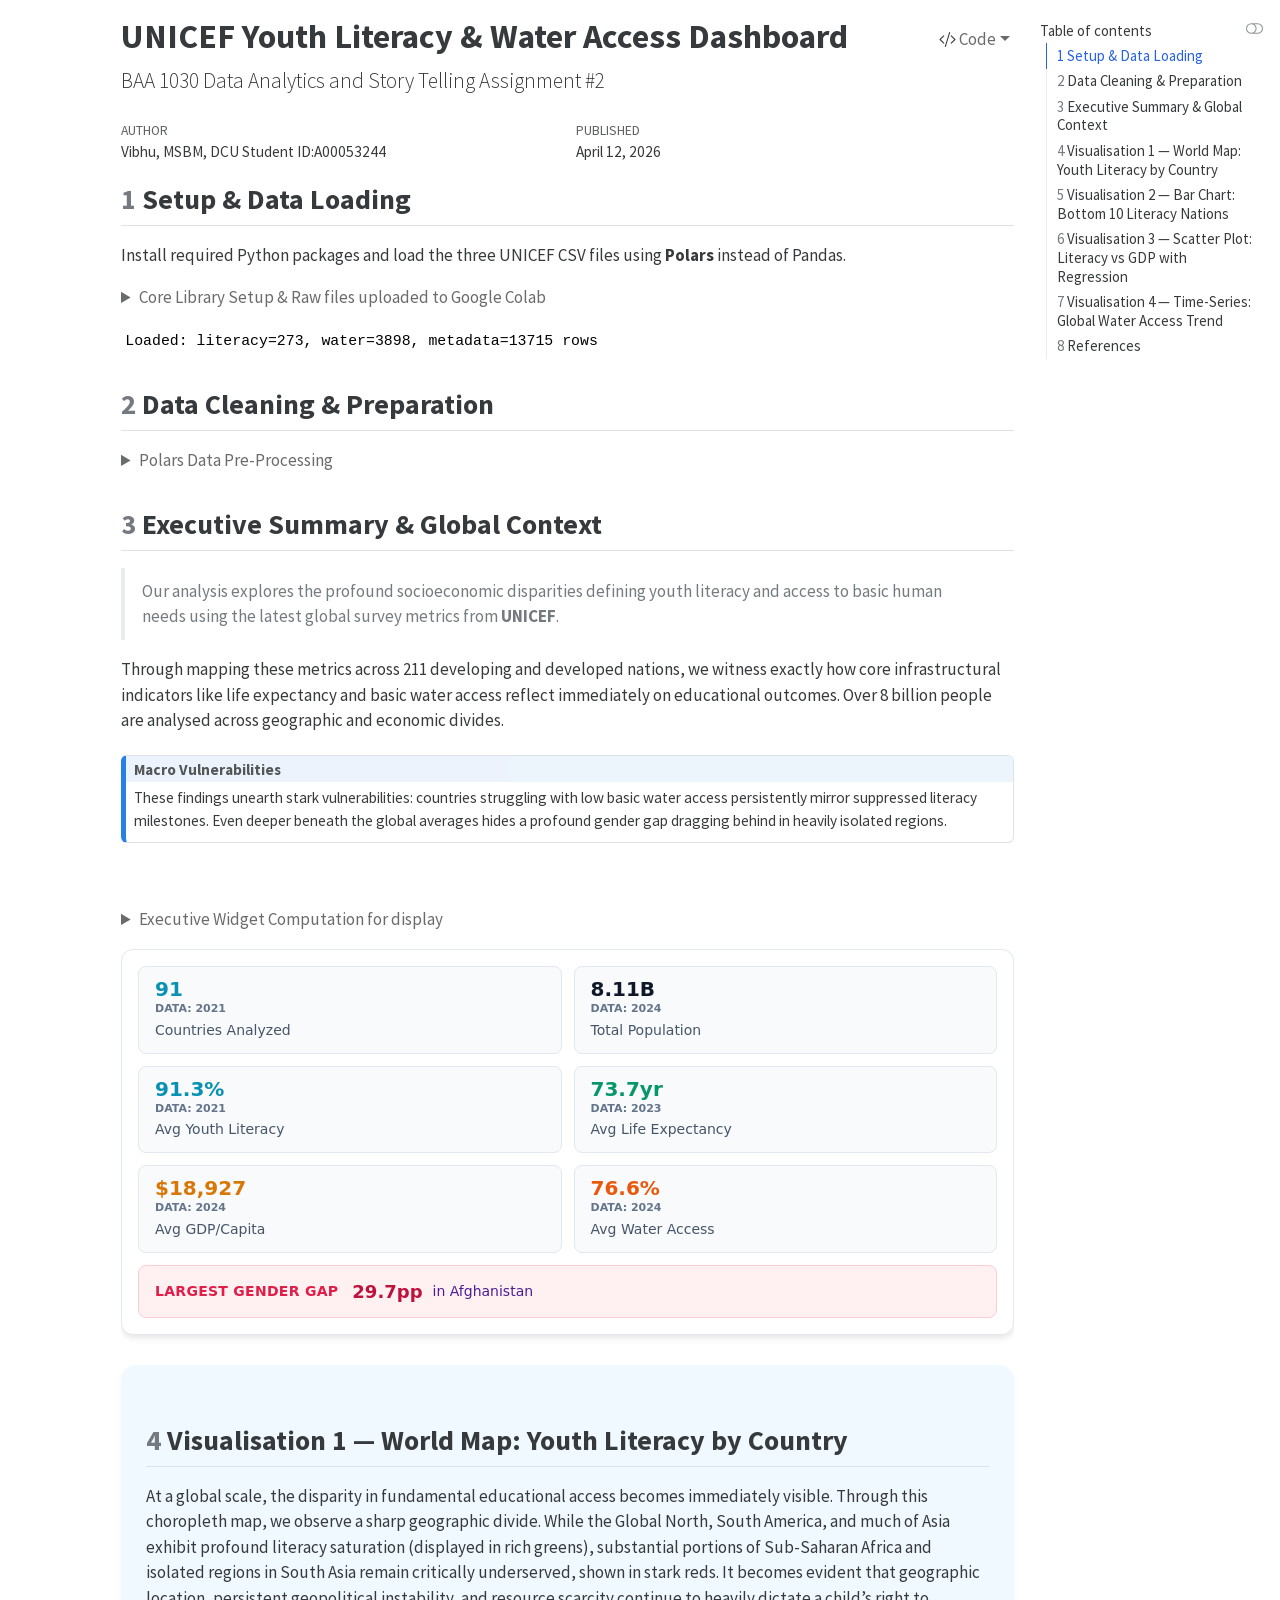
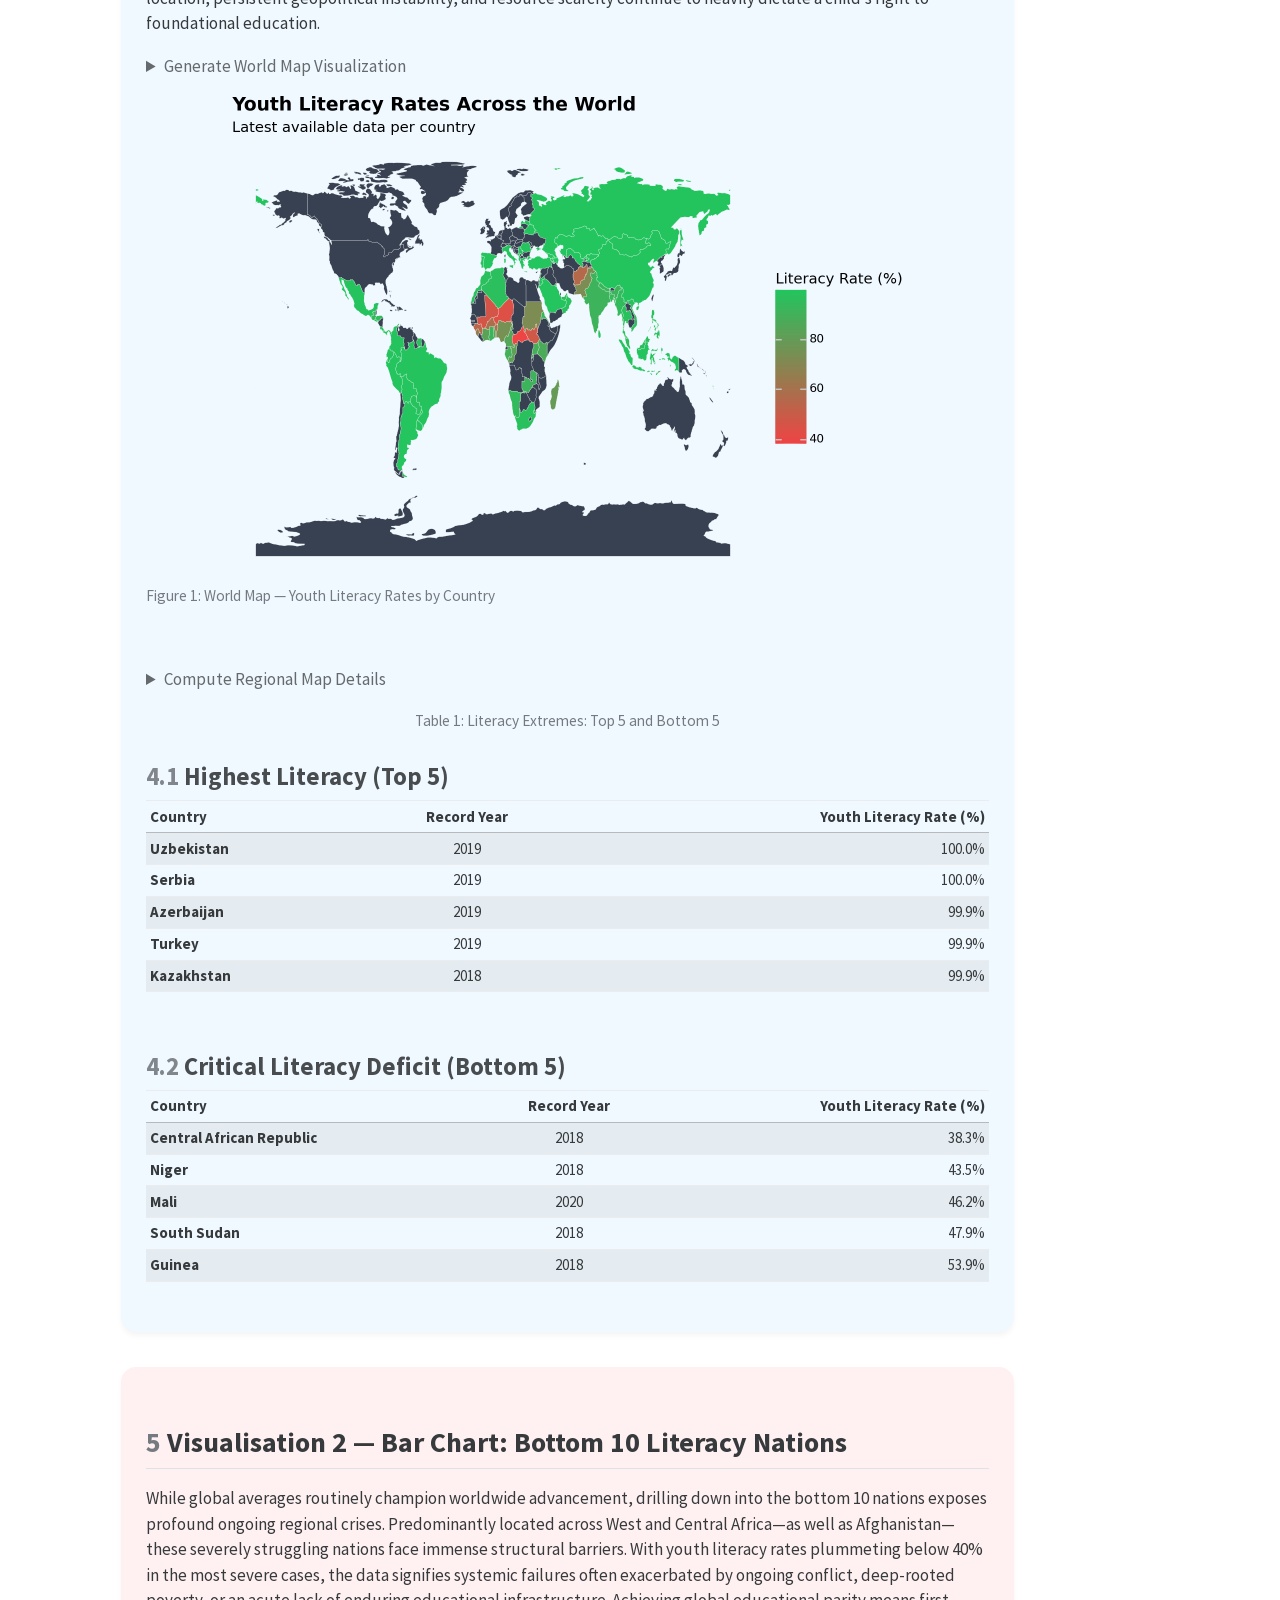
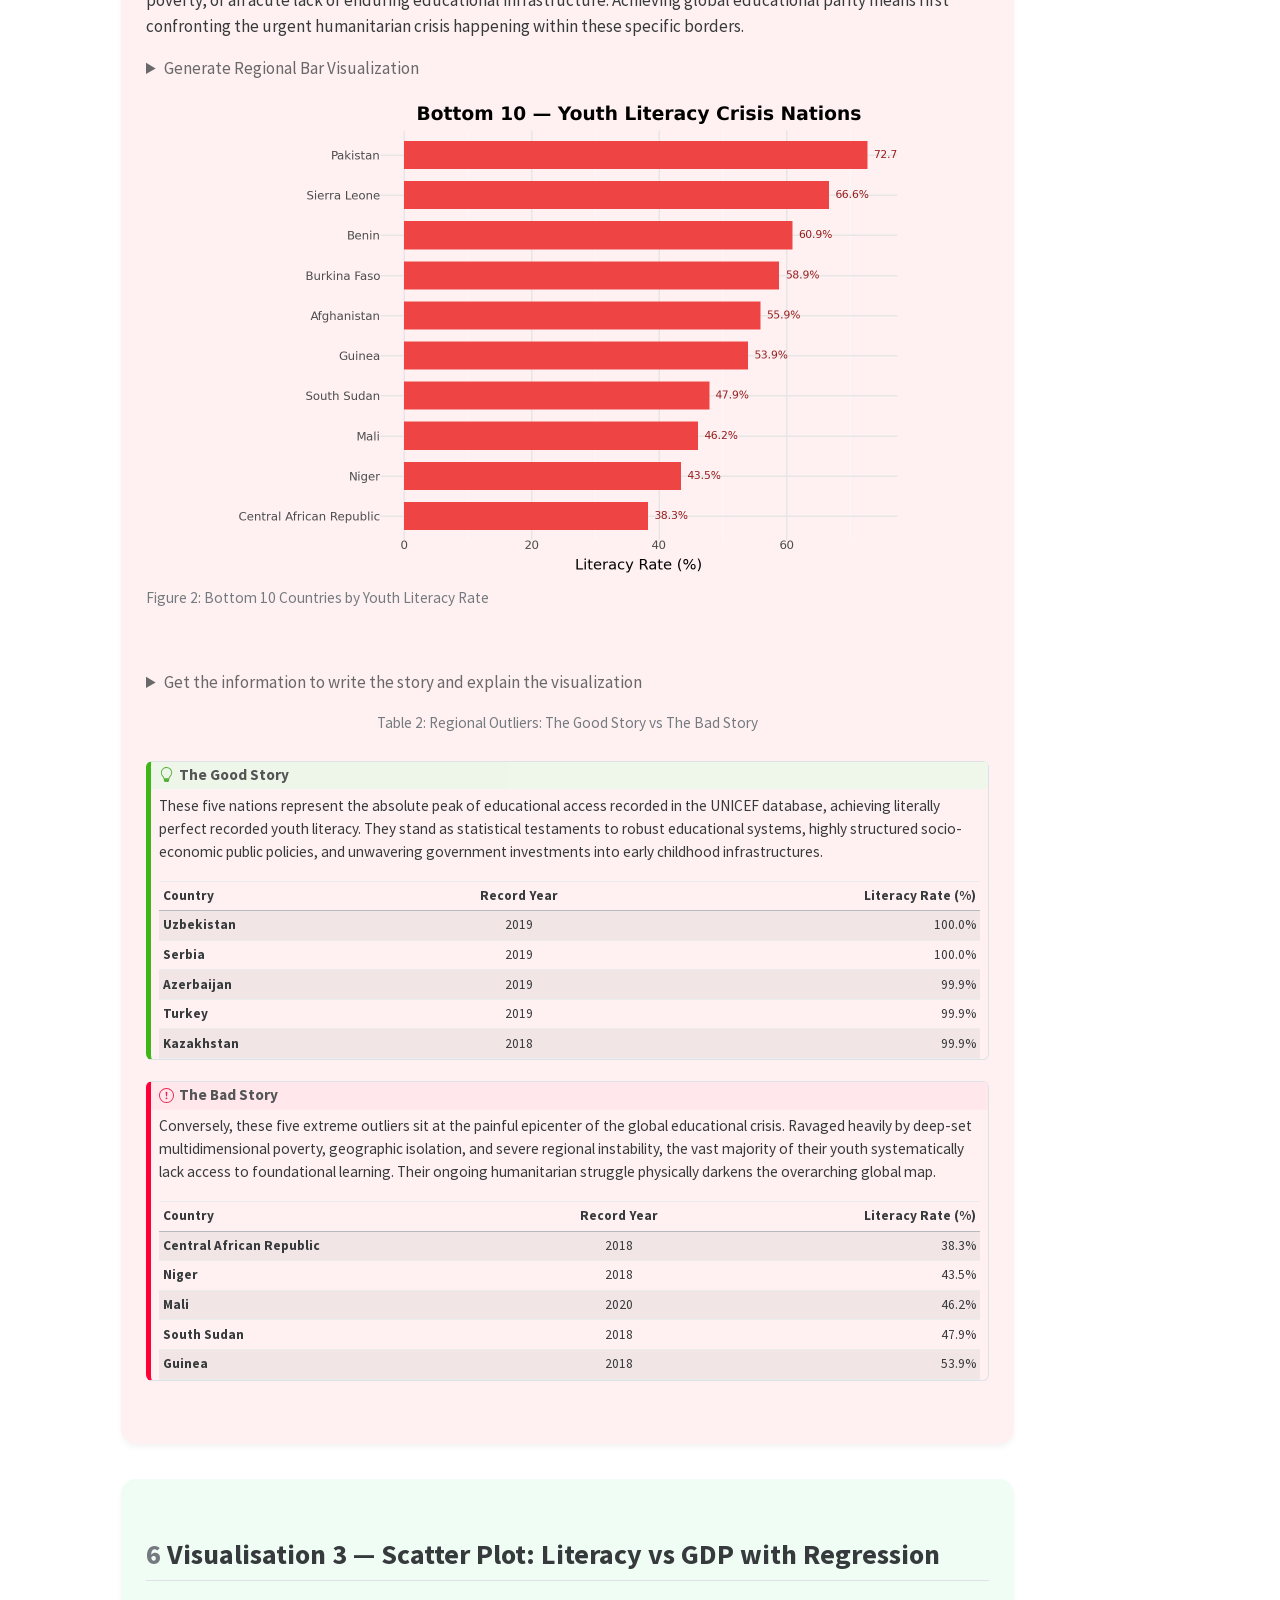
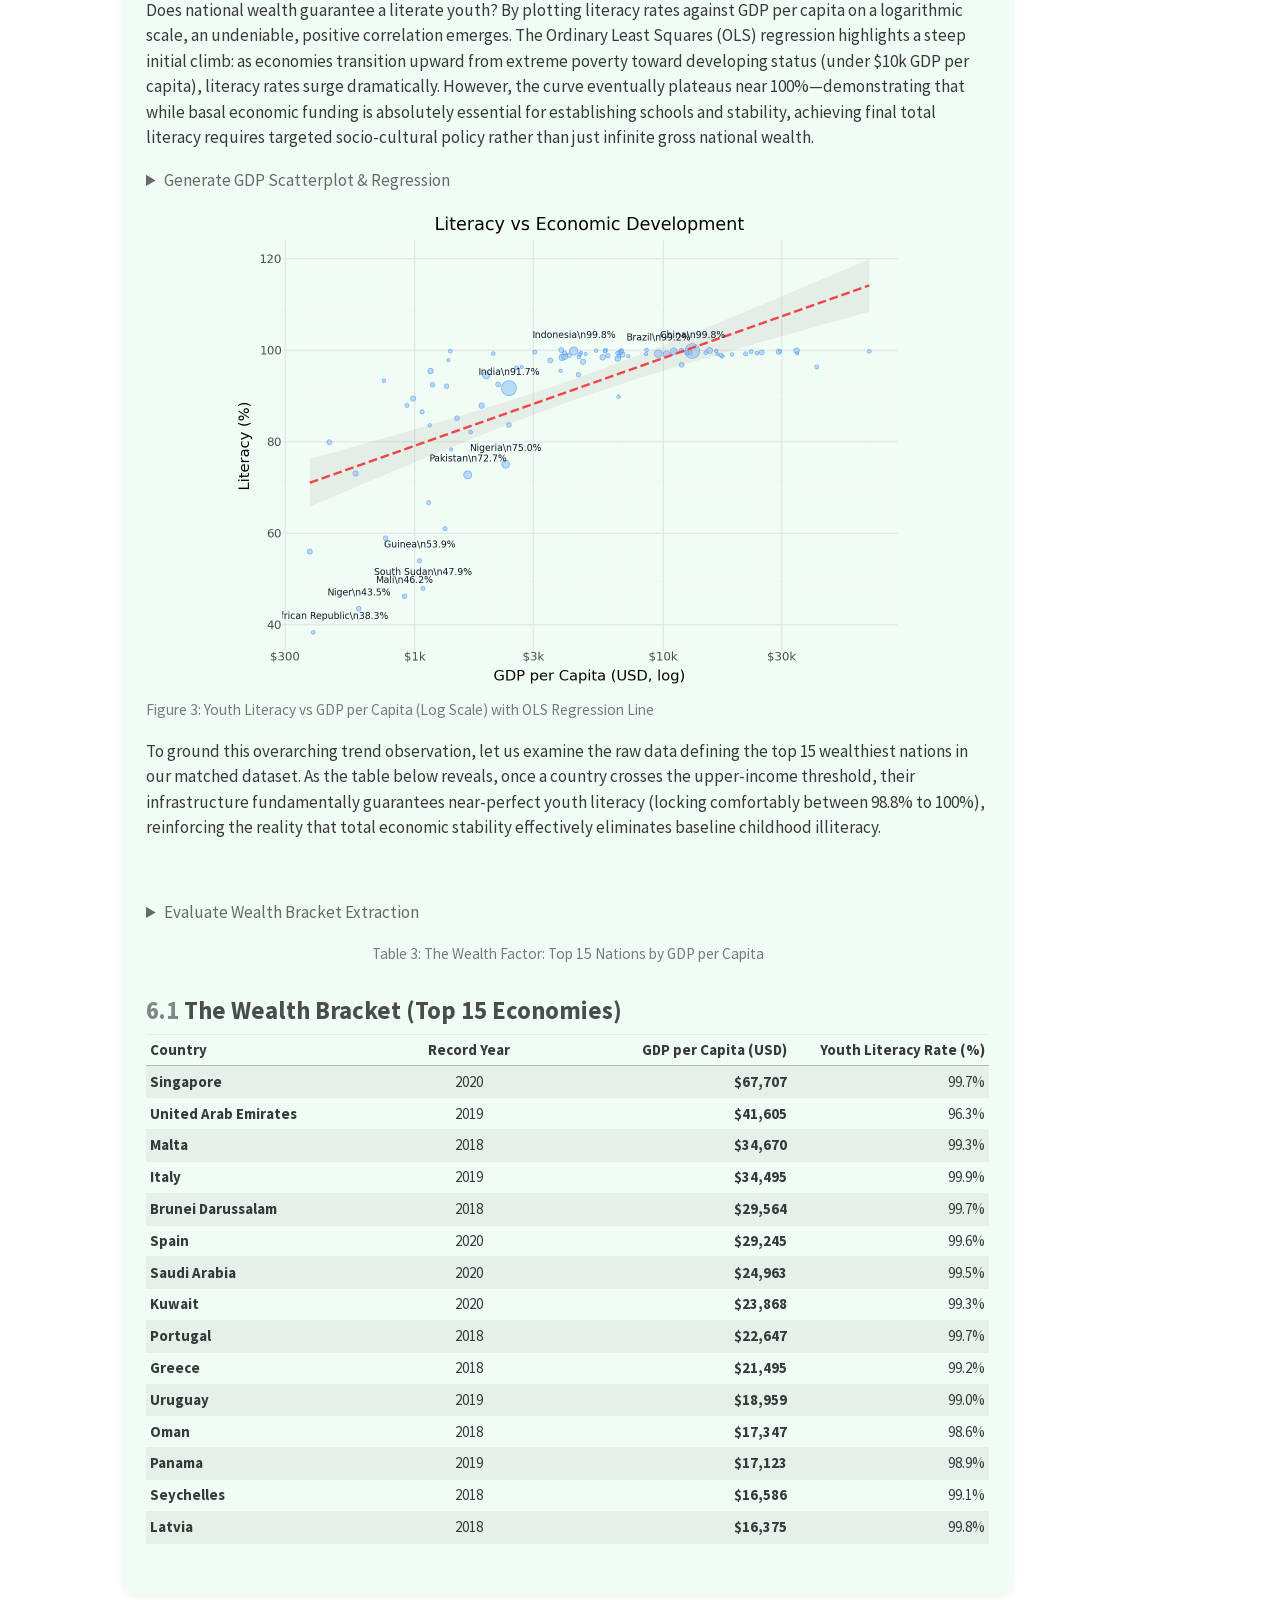
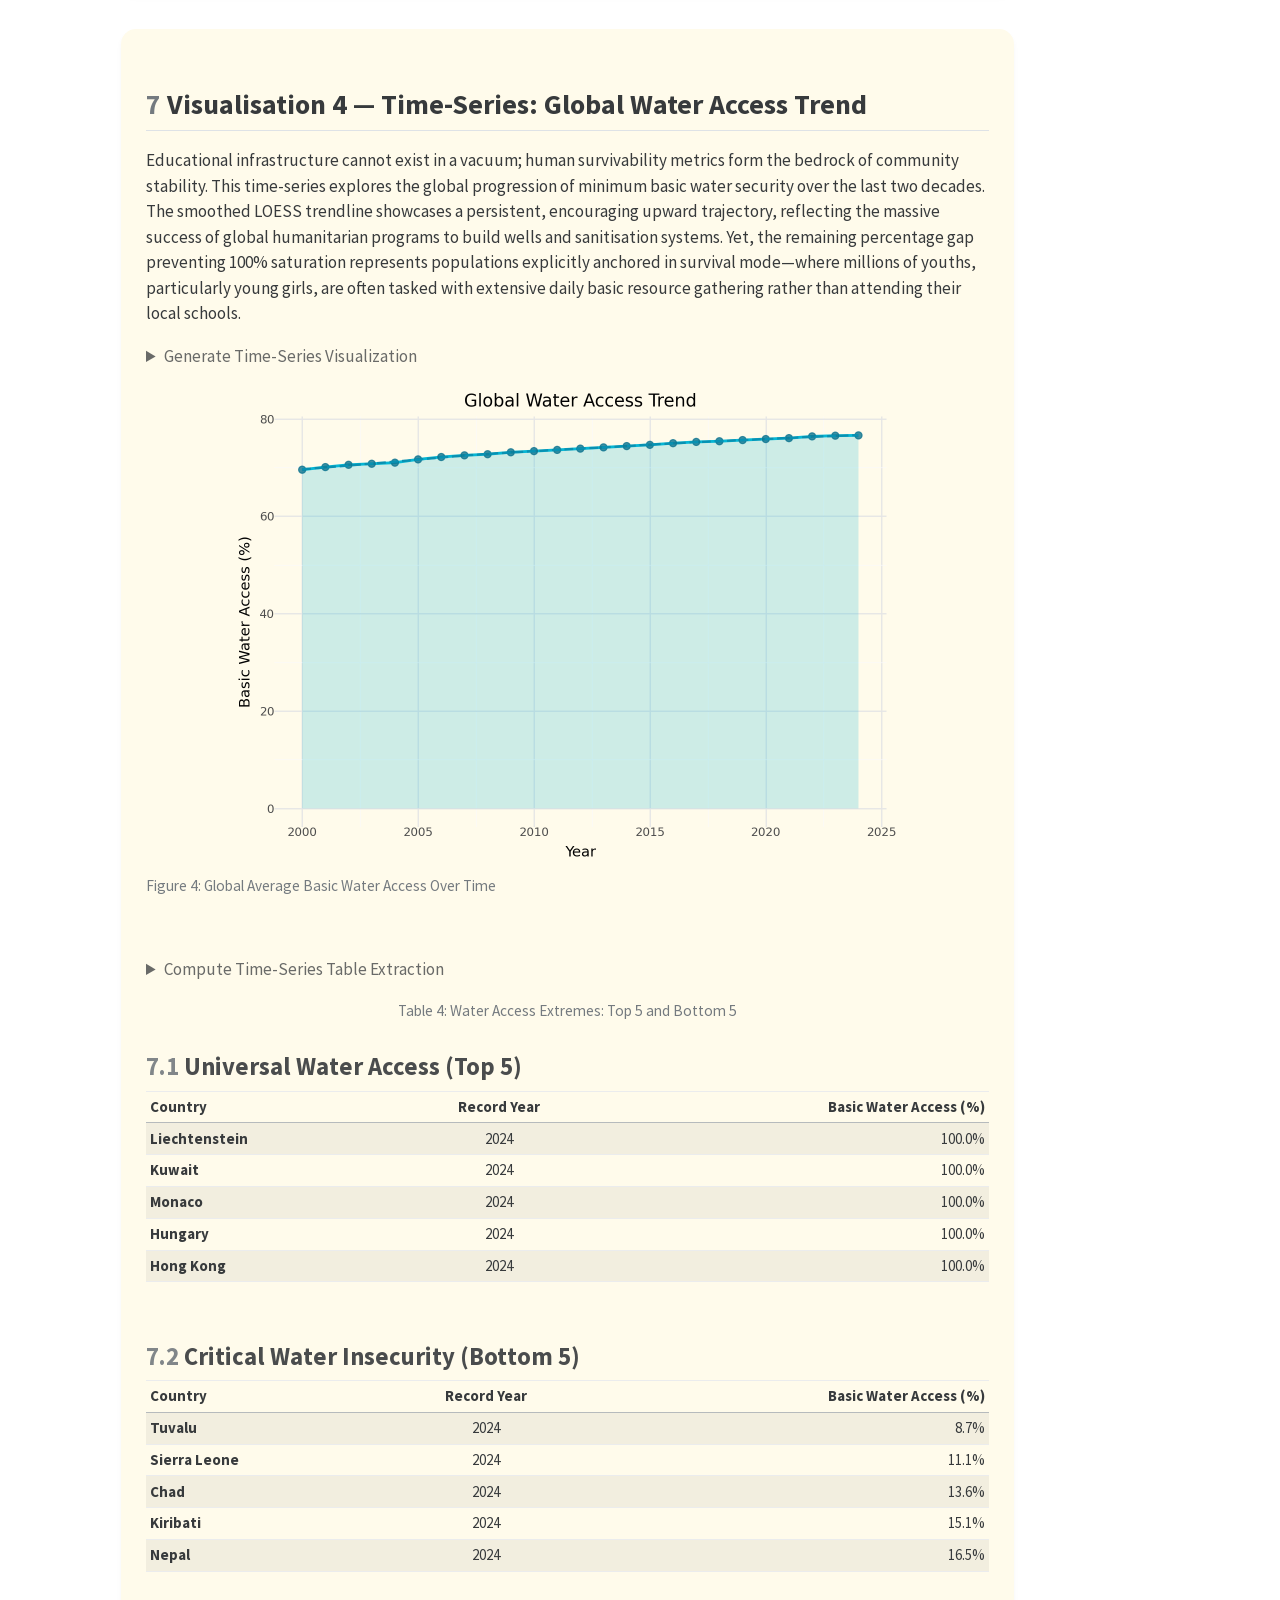
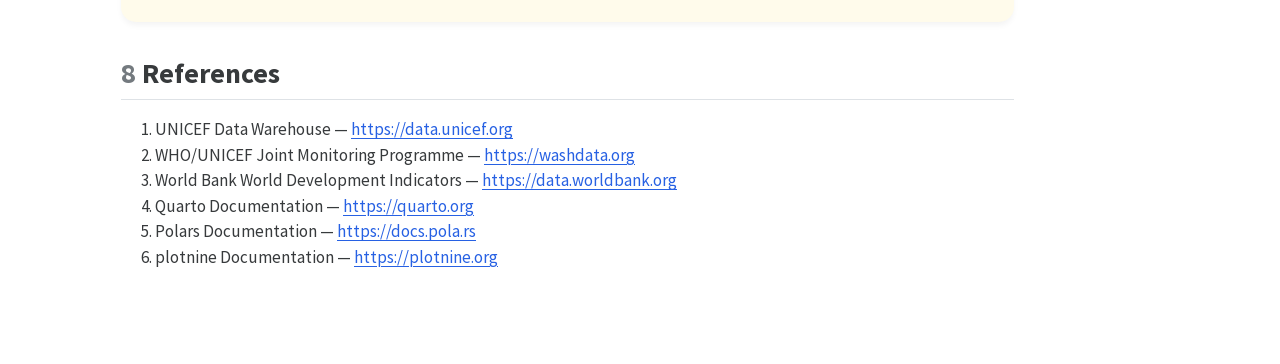
==== commit ef9fecfa: "Final Final Comit All fixed now" ====
--- a/index.html
+++ b/index.html
@@ -3088,10 +3088,10 @@
   <li><a href="#sec-setup" id="toc-sec-setup" class="nav-link active" data-scroll-target="#sec-setup"><span class="header-section-number">1</span> Setup &amp; Data Loading</a></li>
   <li><a href="#sec-cleaning" id="toc-sec-cleaning" class="nav-link" data-scroll-target="#sec-cleaning"><span class="header-section-number">2</span> Data Cleaning &amp; Preparation</a></li>
   <li><a href="#sec-summary" id="toc-sec-summary" class="nav-link" data-scroll-target="#sec-summary"><span class="header-section-number">3</span> Executive Summary &amp; Global Context</a></li>
-  <li><a href="#sec-map" id="toc-sec-map" class="nav-link" data-scroll-target="#sec-map"><span class="header-section-number">4</span> 🌍 Visualisation 1 — World Map: Youth Literacy by Country</a></li>
-  <li><a href="#sec-bar" id="toc-sec-bar" class="nav-link" data-scroll-target="#sec-bar"><span class="header-section-number">5</span> 📊 Visualisation 2 — Bar Chart: Bottom 10 Literacy Nations</a></li>
-  <li><a href="#sec-scatter" id="toc-sec-scatter" class="nav-link" data-scroll-target="#sec-scatter"><span class="header-section-number">6</span> 📈 Visualisation 3 — Scatter Plot: Literacy vs GDP with Regression</a></li>
-  <li><a href="#sec-timeseries" id="toc-sec-timeseries" class="nav-link" data-scroll-target="#sec-timeseries"><span class="header-section-number">7</span> 📉 Visualisation 4 — Time-Series: Global Water Access Trend</a></li>
+  <li><a href="#sec-map" id="toc-sec-map" class="nav-link" data-scroll-target="#sec-map"><span class="header-section-number">4</span> Visualisation 1 — World Map: Youth Literacy by Country</a></li>
+  <li><a href="#sec-bar" id="toc-sec-bar" class="nav-link" data-scroll-target="#sec-bar"><span class="header-section-number">5</span> Visualisation 2 — Bar Chart: Bottom 10 Literacy Nations</a></li>
+  <li><a href="#sec-scatter" id="toc-sec-scatter" class="nav-link" data-scroll-target="#sec-scatter"><span class="header-section-number">6</span> Visualisation 3 — Scatter Plot: Literacy vs GDP with Regression</a></li>
+  <li><a href="#sec-timeseries" id="toc-sec-timeseries" class="nav-link" data-scroll-target="#sec-timeseries"><span class="header-section-number">7</span> Visualisation 4 — Time-Series: Global Water Access Trend</a></li>
   <li><a href="#references" id="toc-references" class="nav-link" data-scroll-target="#references"><span class="header-section-number">8</span> References</a></li>
   </ul>
 </nav>
@@ -3144,14 +3144,14 @@
 <span id="cb1-6"><a href="#cb1-6"></a>warnings.filterwarnings(<span class="st">&quot;ignore&quot;</span>)</span>
 <span id="cb1-7"><a href="#cb1-7"></a></span>
 <span id="cb1-8"><a href="#cb1-8"></a><span class="co"># ── Load data with Polars ──</span></span>
-<span id="cb1-9"><a href="#cb1-9"></a>literacy_df <span class="op">=</span> pl.read_csv(<span class="st">&quot;unicef_indicator_1.csv&quot;</span>, ignore_errors<span class="op">=</span><span class="va">True</span>)</span>
-<span id="cb1-10"><a href="#cb1-10"></a>water_df    <span class="op">=</span> pl.read_csv(<span class="st">&quot;unicef_indicator_2.csv&quot;</span>, ignore_errors<span class="op">=</span><span class="va">True</span>)</span>
-<span id="cb1-11"><a href="#cb1-11"></a>metadata_df <span class="op">=</span> pl.read_csv(<span class="st">&quot;unicef_metadata.csv&quot;</span>, ignore_errors<span class="op">=</span><span class="va">True</span>)</span>
+<span id="cb1-9"><a href="#cb1-9"></a>literacy_df <span class="op">=</span> pl.read_csv(<span class="st">&quot;unicef_indicator_1.csv&quot;</span>)</span>
+<span id="cb1-10"><a href="#cb1-10"></a>water_df    <span class="op">=</span> pl.read_csv(<span class="st">&quot;unicef_indicator_2.csv&quot;</span>)</span>
+<span id="cb1-11"><a href="#cb1-11"></a>metadata_df <span class="op">=</span> pl.read_csv(<span class="st">&quot;unicef_metadata.csv&quot;</span>)</span>
 <span id="cb1-12"><a href="#cb1-12"></a></span>
-<span id="cb1-13"><a href="#cb1-13"></a><span class="bu">print</span>(<span class="ss">f&quot;✅ Loaded: literacy=</span><span class="sc">{</span>literacy_df<span class="sc">.</span>shape[<span class="dv">0</span>]<span class="sc">}</span><span class="ss">, water=</span><span class="sc">{</span>water_df<span class="sc">.</span>shape[<span class="dv">0</span>]<span class="sc">}</span><span class="ss">, metadata=</span><span class="sc">{</span>metadata_df<span class="sc">.</span>shape[<span class="dv">0</span>]<span class="sc">}</span><span class="ss"> rows&quot;</span>)</span></code><button title="Copy to Clipboard" class="code-copy-button"><i class="bi"></i></button></pre></div>
+<span id="cb1-13"><a href="#cb1-13"></a><span class="bu">print</span>(<span class="ss">f&quot;Loaded: literacy=</span><span class="sc">{</span>literacy_df<span class="sc">.</span>shape[<span class="dv">0</span>]<span class="sc">}</span><span class="ss">, water=</span><span class="sc">{</span>water_df<span class="sc">.</span>shape[<span class="dv">0</span>]<span class="sc">}</span><span class="ss">, metadata=</span><span class="sc">{</span>metadata_df<span class="sc">.</span>shape[<span class="dv">0</span>]<span class="sc">}</span><span class="ss"> rows&quot;</span>)</span></code><button title="Copy to Clipboard" class="code-copy-button"><i class="bi"></i></button></pre></div>
 </details>
 <div class="cell-output cell-output-stdout">
-<pre><code>✅ Loaded: literacy=273, water=3898, metadata=13715 rows</code></pre>
+<pre><code>Loaded: literacy=273, water=3898, metadata=13715 rows</code></pre>
 </div>
 </div>
 </section>
@@ -3159,7 +3159,7 @@
 <h2 data-number="2" class="anchored" data-anchor-id="sec-cleaning"><span class="header-section-number">2</span> Data Cleaning &amp; Preparation</h2>
 <div id="cleaning" class="cell" data-message="false" data-execution_count="2">
 <details class="code-fold">
-<summary>🧹 Polars Data Pre-Processing</summary>
+<summary>Polars Data Pre-Processing</summary>
 <div class="sourceCode cell-code" id="cb3"><pre class="sourceCode numberSource python number-lines code-with-copy"><code class="sourceCode python"><span id="cb3-1"><a href="#cb3-1"></a><span class="co"># Standardise column names to lowercase with underscores</span></span>
 <span id="cb3-2"><a href="#cb3-2"></a><span class="cf">for</span> name <span class="kw">in</span> [<span class="st">&quot;literacy_df&quot;</span>, <span class="st">&quot;water_df&quot;</span>, <span class="st">&quot;metadata_df&quot;</span>]:</span>
 <span id="cb3-3"><a href="#cb3-3"></a>    df <span class="op">=</span> <span class="bu">eval</span>(name)</span>
@@ -3335,11 +3335,11 @@
 </div>
 </section>
 <section id="sec-map" class="level2" style="background-color: #F0F9FF; padding: 25px; border-radius: 15px; margin-bottom: 35px; box-shadow: 0 4px 6px -1px rgb(0 0 0 / 0.05);" data-number="4">
-<h2 data-number="4" class="anchored" data-anchor-id="sec-map"><span class="header-section-number">4</span> 🌍 Visualisation 1 — World Map: Youth Literacy by Country</h2>
+<h2 data-number="4" class="anchored" data-anchor-id="sec-map"><span class="header-section-number">4</span> Visualisation 1 — World Map: Youth Literacy by Country</h2>
 <p>At a global scale, the disparity in fundamental educational access becomes immediately visible. Through this choropleth map, we observe a sharp geographic divide. While the Global North, South America, and much of Asia exhibit profound literacy saturation (displayed in rich greens), substantial portions of Sub-Saharan Africa and isolated regions in South Asia remain critically underserved, shown in stark reds. It becomes evident that geographic location, persistent geopolitical instability, and resource scarcity continue to heavily dictate a child’s right to foundational education.</p>
 <div id="cell-fig-world-map" class="cell" data-fig-height="5" data-fig-width="5" data-message="false" data-execution_count="4">
 <details class="code-fold">
-<summary>🗺️ Generate World Map Visualization</summary>
+<summary>Generate World Map Visualization</summary>
 <div class="sourceCode cell-code" id="cb5"><pre class="sourceCode numberSource python number-lines code-with-copy"><code class="sourceCode python"><span id="cb5-1"><a href="#cb5-1"></a><span class="im">import</span> geopandas <span class="im">as</span> gpd</span>
 <span id="cb5-2"><a href="#cb5-2"></a><span class="im">import</span> math</span>
 <span id="cb5-3"><a href="#cb5-3"></a></span>
@@ -3373,14 +3373,14 @@
 <p><br></p>
 <div class="cell" data-message="false" data-results="asis" data-execution_count="5">
 <details class="code-fold">
-<summary>📝 Compute Regional Map Details</summary>
+<summary>Compute Regional Map Details</summary>
 <div class="sourceCode cell-code" id="cb6"><pre class="sourceCode numberSource python number-lines code-with-copy"><code class="sourceCode python"><span id="cb6-1"><a href="#cb6-1"></a><span class="im">from</span> IPython.display <span class="im">import</span> Markdown, display</span>
 <span id="cb6-2"><a href="#cb6-2"></a></span>
 <span id="cb6-3"><a href="#cb6-3"></a><span class="co"># Native Polars extraction for the extremes</span></span>
 <span id="cb6-4"><a href="#cb6-4"></a>top5_map <span class="op">=</span> t_latest.sort(<span class="st">&quot;obs_value&quot;</span>, descending<span class="op">=</span><span class="va">True</span>).head(<span class="dv">5</span>)</span>
 <span id="cb6-5"><a href="#cb6-5"></a>bottom5_map <span class="op">=</span> t_latest.sort(<span class="st">&quot;obs_value&quot;</span>).head(<span class="dv">5</span>)</span>
 <span id="cb6-6"><a href="#cb6-6"></a></span>
-<span id="cb6-7"><a href="#cb6-7"></a>md <span class="op">=</span> <span class="st">&quot;### 🏆 Highest Literacy (Top 5)</span><span class="ch">\n\n</span><span class="st">&quot;</span></span>
+<span id="cb6-7"><a href="#cb6-7"></a>md <span class="op">=</span> <span class="st">&quot;### Highest Literacy (Top 5)</span><span class="ch">\n\n</span><span class="st">&quot;</span></span>
 <span id="cb6-8"><a href="#cb6-8"></a>md <span class="op">+=</span> <span class="st">&quot;| Country | Record Year | Youth Literacy Rate (%) |</span><span class="ch">\n</span><span class="st">&quot;</span></span>
 <span id="cb6-9"><a href="#cb6-9"></a>md <span class="op">+=</span> <span class="st">&quot;|:---|:---:|---:|</span><span class="ch">\n</span><span class="st">&quot;</span></span>
 <span id="cb6-10"><a href="#cb6-10"></a><span class="cf">for</span> r <span class="kw">in</span> top5_map.iter_rows(named<span class="op">=</span><span class="va">True</span>):</span>
@@ -3388,7 +3388,7 @@
 <span id="cb6-12"><a href="#cb6-12"></a></span>
 <span id="cb6-13"><a href="#cb6-13"></a>md <span class="op">+=</span> <span class="st">&quot;</span><span class="ch">\n</span><span class="st">&lt;br&gt;</span><span class="ch">\n\n</span><span class="st">&quot;</span></span>
 <span id="cb6-14"><a href="#cb6-14"></a></span>
-<span id="cb6-15"><a href="#cb6-15"></a>md <span class="op">+=</span> <span class="st">&quot;### 🚨 Critical Literacy Deficit (Bottom 5)</span><span class="ch">\n\n</span><span class="st">&quot;</span></span>
+<span id="cb6-15"><a href="#cb6-15"></a>md <span class="op">+=</span> <span class="st">&quot;### Critical Literacy Deficit (Bottom 5)</span><span class="ch">\n\n</span><span class="st">&quot;</span></span>
 <span id="cb6-16"><a href="#cb6-16"></a>md <span class="op">+=</span> <span class="st">&quot;| Country | Record Year | Youth Literacy Rate (%) |</span><span class="ch">\n</span><span class="st">&quot;</span></span>
 <span id="cb6-17"><a href="#cb6-17"></a>md <span class="op">+=</span> <span class="st">&quot;|:---|:---:|---:|</span><span class="ch">\n</span><span class="st">&quot;</span></span>
 <span id="cb6-18"><a href="#cb6-18"></a><span class="cf">for</span> r <span class="kw">in</span> bottom5_map.iter_rows(named<span class="op">=</span><span class="va">True</span>):</span>
@@ -3396,7 +3396,7 @@
 <span id="cb6-20"><a href="#cb6-20"></a></span>
 <span id="cb6-21"><a href="#cb6-21"></a>display(Markdown(md))</span></code><button title="Copy to Clipboard" class="code-copy-button"><i class="bi"></i></button></pre></div>
 </details>
-<div id="tbl-map-extremes" class="cell quarto-float anchored" data-message="false" data-results="asis" data-execution_count="5">
+<div id="tbl-map-extremes" class="cell quarto-float anchored" data-message="false" data-execution_count="5" data-results="asis">
 <figure class="quarto-float quarto-float-tbl figure">
 <figcaption class="quarto-float-caption-top quarto-float-caption quarto-float-tbl" id="tbl-map-extremes-caption-0ceaefa1-69ba-4598-a22c-09a6ac19f8ca">
 Table 1: Literacy Extremes: Top 5 and Bottom 5
@@ -3404,7 +3404,7 @@
 <div aria-describedby="tbl-map-extremes-caption-0ceaefa1-69ba-4598-a22c-09a6ac19f8ca">
 <div class="cell-output cell-output-display cell-output-markdown">
 <section id="highest-literacy-top-5" class="level3" data-number="4.1">
-<h3 data-number="4.1" class="anchored" data-anchor-id="highest-literacy-top-5"><span class="header-section-number">4.1</span> 🏆 Highest Literacy (Top 5)</h3>
+<h3 data-number="4.1" class="anchored" data-anchor-id="highest-literacy-top-5"><span class="header-section-number">4.1</span> Highest Literacy (Top 5)</h3>
 <table class="do-not-create-environment cell table table-sm table-striped small">
 <thead>
 <tr class="header">
@@ -3444,7 +3444,7 @@
 <p><br></p>
 </section>
 <section id="critical-literacy-deficit-bottom-5" class="level3" data-number="4.2">
-<h3 data-number="4.2" class="anchored" data-anchor-id="critical-literacy-deficit-bottom-5"><span class="header-section-number">4.2</span> 🚨 Critical Literacy Deficit (Bottom 5)</h3>
+<h3 data-number="4.2" class="anchored" data-anchor-id="critical-literacy-deficit-bottom-5"><span class="header-section-number">4.2</span> Critical Literacy Deficit (Bottom 5)</h3>
 <table class="do-not-create-environment cell table table-sm table-striped small">
 <thead>
 <tr class="header">
@@ -3489,11 +3489,11 @@
 </div>
 </section>
 <section id="sec-bar" class="level2" style="background-color: #FFF1F2; padding: 25px; border-radius: 15px; margin-bottom: 35px; box-shadow: 0 4px 6px -1px rgb(0 0 0 / 0.05);" data-number="5">
-<h2 data-number="5" class="anchored" data-anchor-id="sec-bar"><span class="header-section-number">5</span> 📊 Visualisation 2 — Bar Chart: Bottom 10 Literacy Nations</h2>
+<h2 data-number="5" class="anchored" data-anchor-id="sec-bar"><span class="header-section-number">5</span> Visualisation 2 — Bar Chart: Bottom 10 Literacy Nations</h2>
 <p>While global averages routinely champion worldwide advancement, drilling down into the bottom 10 nations exposes profound ongoing regional crises. Predominantly located across West and Central Africa—as well as Afghanistan—these severely struggling nations face immense structural barriers. With youth literacy rates plummeting below 40% in the most severe cases, the data signifies systemic failures often exacerbated by ongoing conflict, deep-rooted poverty, or an acute lack of enduring educational infrastructure. Achieving global educational parity means first confronting the urgent humanitarian crisis happening within these specific borders.</p>
 <div id="cell-fig-bar-bottom10" class="cell" data-fig-height="5" data-fig-width="5" data-message="false" data-execution_count="6">
 <details class="code-fold">
-<summary>📊 Generate Regional Bar Visualization</summary>
+<summary>Generate Regional Bar Visualization</summary>
 <div class="sourceCode cell-code" id="cb7"><pre class="sourceCode numberSource python number-lines code-with-copy"><code class="sourceCode python"><span id="cb7-1"><a href="#cb7-1"></a>bottom10 <span class="op">=</span> t_latest.sort(<span class="st">&quot;obs_value&quot;</span>).head(<span class="dv">10</span>).with_columns(pl.col(country_col).cast(pl.Categorical).alias(<span class="st">&quot;country_cat&quot;</span>))</span>
 <span id="cb7-2"><a href="#cb7-2"></a>p2 <span class="op">=</span> (</span>
 <span id="cb7-3"><a href="#cb7-3"></a>    ggplot(bottom10, aes(x<span class="op">=</span><span class="ss">f&quot;reorder(</span><span class="sc">{</span>country_col<span class="sc">}</span><span class="ss">, obs_value)&quot;</span>, y<span class="op">=</span><span class="st">&quot;obs_value&quot;</span>)) </span>
@@ -3531,7 +3531,7 @@
 <span id="cb8-6"><a href="#cb8-6"></a>md <span class="op">=</span> <span class="st">&quot;&quot;</span></span>
 <span id="cb8-7"><a href="#cb8-7"></a></span>
 <span id="cb8-8"><a href="#cb8-8"></a>md <span class="op">+=</span> <span class="st">&quot;::: {.callout-tip}</span><span class="ch">\n</span><span class="st">&quot;</span></span>
-<span id="cb8-9"><a href="#cb8-9"></a>md <span class="op">+=</span> <span class="st">&quot;## 📖 The Good Story</span><span class="ch">\n</span><span class="st">&quot;</span></span>
+<span id="cb8-9"><a href="#cb8-9"></a>md <span class="op">+=</span> <span class="st">&quot;## The Good Story</span><span class="ch">\n</span><span class="st">&quot;</span></span>
 <span id="cb8-10"><a href="#cb8-10"></a>md <span class="op">+=</span> <span class="st">&quot;These five nations represent the absolute peak of educational access recorded in the UNICEF database, achieving literally perfect recorded youth literacy. They stand as statistical testaments to robust educational systems, highly structured socio-economic public policies, and unwavering government investments into early childhood infrastructures.</span><span class="ch">\n\n</span><span class="st">&quot;</span></span>
 <span id="cb8-11"><a href="#cb8-11"></a>md <span class="op">+=</span> <span class="st">&quot;| Country | Record Year | Literacy Rate (%) |</span><span class="ch">\n</span><span class="st">&quot;</span></span>
 <span id="cb8-12"><a href="#cb8-12"></a>md <span class="op">+=</span> <span class="st">&quot;|:---|:---:|---:|</span><span class="ch">\n</span><span class="st">&quot;</span></span>
@@ -3540,7 +3540,7 @@
 <span id="cb8-15"><a href="#cb8-15"></a>md <span class="op">+=</span> <span class="st">&quot;:::</span><span class="ch">\n\n</span><span class="st">&quot;</span></span>
 <span id="cb8-16"><a href="#cb8-16"></a></span>
 <span id="cb8-17"><a href="#cb8-17"></a>md <span class="op">+=</span> <span class="st">&quot;::: {.callout-important}</span><span class="ch">\n</span><span class="st">&quot;</span></span>
-<span id="cb8-18"><a href="#cb8-18"></a>md <span class="op">+=</span> <span class="st">&quot;## 📉 The Bad Story</span><span class="ch">\n</span><span class="st">&quot;</span></span>
+<span id="cb8-18"><a href="#cb8-18"></a>md <span class="op">+=</span> <span class="st">&quot;## The Bad Story</span><span class="ch">\n</span><span class="st">&quot;</span></span>
 <span id="cb8-19"><a href="#cb8-19"></a>md <span class="op">+=</span> <span class="st">&quot;Conversely, these five extreme outliers sit at the painful epicenter of the global educational crisis. Ravaged heavily by deep-set multidimensional poverty, geographic isolation, and severe regional instability, the vast majority of their youth systematically lack access to foundational learning. Their ongoing humanitarian struggle physically darkens the overarching global map.</span><span class="ch">\n\n</span><span class="st">&quot;</span></span>
 <span id="cb8-20"><a href="#cb8-20"></a>md <span class="op">+=</span> <span class="st">&quot;| Country | Record Year | Literacy Rate (%) |</span><span class="ch">\n</span><span class="st">&quot;</span></span>
 <span id="cb8-21"><a href="#cb8-21"></a>md <span class="op">+=</span> <span class="st">&quot;|:---|:---:|---:|</span><span class="ch">\n</span><span class="st">&quot;</span></span>
@@ -3550,7 +3550,7 @@
 <span id="cb8-25"><a href="#cb8-25"></a></span>
 <span id="cb8-26"><a href="#cb8-26"></a>display(Markdown(md))</span></code><button title="Copy to Clipboard" class="code-copy-button"><i class="bi"></i></button></pre></div>
 </details>
-<div id="tbl-bar-stories" class="cell quarto-float anchored" data-message="false" data-results="asis" data-execution_count="7">
+<div id="tbl-bar-stories" class="cell quarto-float anchored" data-message="false" data-execution_count="7" data-results="asis">
 <figure class="quarto-float quarto-float-tbl figure">
 <figcaption class="quarto-float-caption-top quarto-float-caption quarto-float-tbl" id="tbl-bar-stories-caption-0ceaefa1-69ba-4598-a22c-09a6ac19f8ca">
 Table 2: Regional Outliers: The Good Story vs The Bad Story
@@ -3563,7 +3563,7 @@
 <i class="callout-icon"></i>
 </div>
 <div class="callout-title-container flex-fill">
-📖 The Good Story
+The Good Story
 </div>
 </div>
 <div class="callout-body-container callout-body">
@@ -3612,7 +3612,7 @@
 <i class="callout-icon"></i>
 </div>
 <div class="callout-title-container flex-fill">
-📉 The Bad Story
+The Bad Story
 </div>
 </div>
 <div class="callout-body-container callout-body">
@@ -3662,11 +3662,11 @@
 </div>
 </section>
 <section id="sec-scatter" class="level2" style="background-color: #F0FDF4; padding: 25px; border-radius: 15px; margin-bottom: 35px; box-shadow: 0 4px 6px -1px rgb(0 0 0 / 0.05);" data-number="6">
-<h2 data-number="6" class="anchored" data-anchor-id="sec-scatter"><span class="header-section-number">6</span> 📈 Visualisation 3 — Scatter Plot: Literacy vs GDP with Regression</h2>
+<h2 data-number="6" class="anchored" data-anchor-id="sec-scatter"><span class="header-section-number">6</span> Visualisation 3 — Scatter Plot: Literacy vs GDP with Regression</h2>
 <p>Does national wealth guarantee a literate youth? By plotting literacy rates against GDP per capita on a logarithmic scale, an undeniable, positive correlation emerges. The Ordinary Least Squares (OLS) regression highlights a steep initial climb: as economies transition upward from extreme poverty toward developing status (under $10k GDP per capita), literacy rates surge dramatically. However, the curve eventually plateaus near 100%—demonstrating that while basal economic funding is absolutely essential for establishing schools and stability, achieving final total literacy requires targeted socio-cultural policy rather than just infinite gross national wealth.</p>
 <div id="cell-fig-scatter-regression" class="cell" data-fig-height="5" data-fig-width="5" data-message="false" data-execution_count="8">
 <details class="code-fold">
-<summary>📉 Generate GDP Scatterplot &amp; Regression</summary>
+<summary>Generate GDP Scatterplot &amp; Regression</summary>
 <div class="sourceCode cell-code" id="cb9"><pre class="sourceCode numberSource python number-lines code-with-copy"><code class="sourceCode python"><span id="cb9-1"><a href="#cb9-1"></a>meta_clean <span class="op">=</span> (</span>
 <span id="cb9-2"><a href="#cb9-2"></a>    metadata_df</span>
 <span id="cb9-3"><a href="#cb9-3"></a>    .with_columns([</span>
@@ -3700,7 +3700,7 @@
 <div id="fig-scatter-regression" class="quarto-figure quarto-figure-center quarto-float anchored">
 <figure class="quarto-float quarto-float-fig figure">
 <div aria-describedby="fig-scatter-regression-caption-0ceaefa1-69ba-4598-a22c-09a6ac19f8ca">
-<img src="[data-uri]" width="672" height="480" class="figure-img">
+<img src="[data-uri]